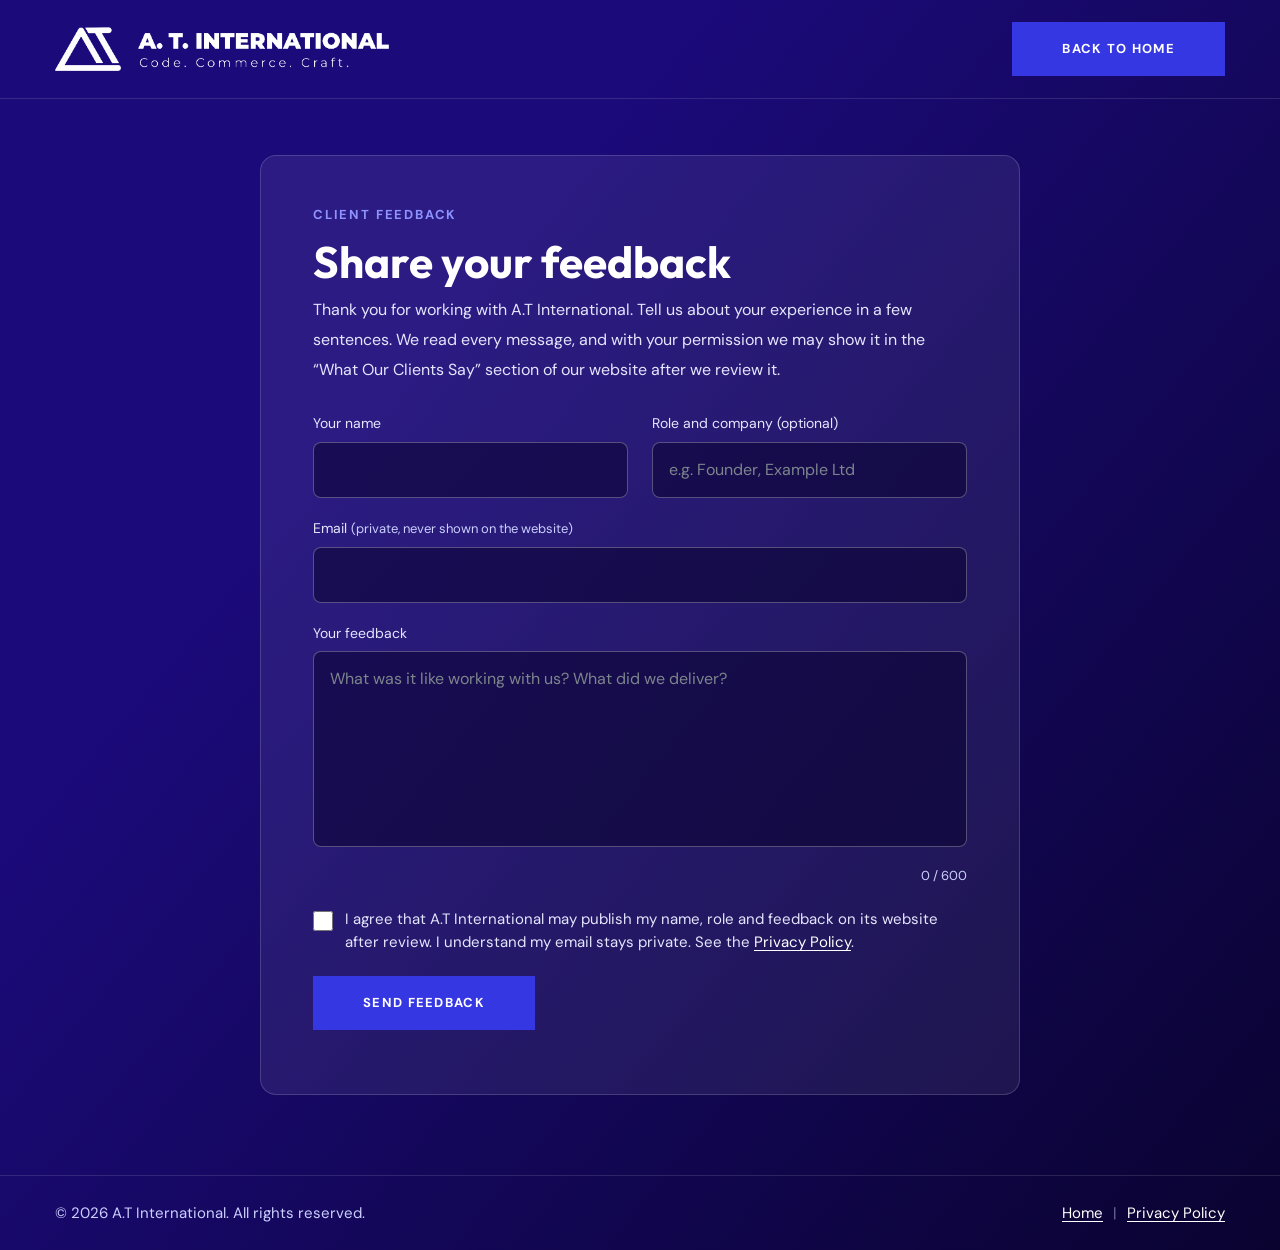
==== feedback.html @ 2a1bb78f "Add client feedback page with review-by-email approval and testimonial publishing Co-Authored-By: Cl" ====
<!DOCTYPE html>
<html  lang="en">
<head>
<meta charset="utf-8">
<title>Share Your Feedback | A.T International</title>

<!-- Stylesheets -->
<link href="css/bootstrap.min.css" rel="stylesheet">


<link href="css/style.css" rel="stylesheet">


	<link href="css/style-app4.css" rel="stylesheet">

<link href="css/responsive.css" rel="stylesheet">
<link href="css/brand.css" rel="stylesheet">
<meta name="description" content="Worked with A.T International? Share your feedback with us.">

<link rel="shortcut icon" href="images/favicon.png" type="image/x-icon">
<link rel="icon" href="images/favicon.png" type="image/x-icon">

<!-- Responsive -->
<meta http-equiv="X-UA-Compatible" content="IE=edge">
<meta name="viewport" content="width=device-width, initial-scale=1.0, maximum-scale=1.0, user-scalable=0">


<meta name="robots" content="noindex,nofollow">
</head>

<body class="legal-page" style="background:#0A0330">
<div class="page-wrapper bg_linear_full">
<header class="legal-header"><div class="auto-container legal-header-in">
  <a class="legal-logo" href="index.php"><img src="images/at-logo-white.png" alt="A.T International"></a>
  <a class="theme-btn btn-style-one legal-back" href="index.php"><span class="btn-title">Back to home</span></a>
</div></header>

<main class="legal-main"><div class="auto-container"><article class="legal-card fb-card">
  <div class="eyebrow">Client feedback</div>
  <h1>Share your feedback</h1>
  <p>Thank you for working with A.T International. Tell us about your experience in a few sentences. We read every message, and with your permission we may show it in the &ldquo;What Our Clients Say&rdquo; section of our website after we review it.</p>

  <form id="fb-form" class="enq-form fb-form" method="post" action="feedback-submit.php" novalidate>
    <div class="row">
      <div class="col-md-6"><label for="fb-name">Your name</label><input id="fb-name" name="name" type="text" maxlength="80" required autocomplete="name"></div>
      <div class="col-md-6"><label for="fb-role">Role and company (optional)</label><input id="fb-role" name="role" type="text" maxlength="100" placeholder="e.g. Founder, Example Ltd" autocomplete="organization-title"></div>
      <div class="col-12"><label for="fb-email">Email <span class="fb-hint">(private, never shown on the website)</span></label><input id="fb-email" name="email" type="email" required autocomplete="email"></div>
      <div class="col-12"><label for="fb-msg">Your feedback</label><textarea id="fb-msg" name="message" rows="6" maxlength="600" required placeholder="What was it like working with us? What did we deliver?"></textarea><div class="fb-count"><span id="fb-n">0</span> / 600</div></div>
      <div class="col-12 hp"><label for="fb-web">Leave this empty</label><input id="fb-web" name="website" type="text" tabindex="-1" autocomplete="off"></div>
      <input type="hidden" name="ts" id="fb-ts" value="">
      <div class="col-12"><label class="fb-check"><input type="checkbox" name="consent" value="1" required> <span>I agree that A.T International may publish my name, role and feedback on its website after review. I understand my email stays private. See the <a href="privacy-policy.html" target="_blank" rel="noopener">Privacy Policy</a>.</span></label></div>
      <div class="col-12"><button type="submit" class="theme-btn btn-style-one"><span class="btn-title">Send feedback</span></button><div id="fb-status" class="cf-status" role="status" aria-live="polite"></div></div>
    </div>
  </form>
</article></div></main>

<footer class="legal-footer"><div class="auto-container">
  <span>&copy; 2026 A.T International. All rights reserved.</span>
  <span><a href="index.php">Home</a> <span class="legal-sep">|</span> <a href="privacy-policy.html">Privacy Policy</a></span>
</div></footer>
</div>
<script>
(function(){
  var f=document.getElementById('fb-form'),s=document.getElementById('fb-status'),m=document.getElementById('fb-msg'),n=document.getElementById('fb-n');
  document.getElementById('fb-ts').value=Date.now();
  m.addEventListener('input',function(){n.textContent=m.value.length;});
  f.addEventListener('submit',function(e){
    e.preventDefault();
    var name=f.name.value.trim(),email=f.email.value.trim(),msg=f.message.value.trim();
    if(name.length<2){s.textContent='Please enter your name.';s.className='cf-status err';return;}
    if(!/^\S+@\S+\.\S+$/.test(email)){s.textContent='Please enter a valid email address.';s.className='cf-status err';return;}
    if(msg.length<20){s.textContent='Please write at least a couple of sentences.';s.className='cf-status err';return;}
    if(!f.consent.checked){s.textContent='Please tick the box to let us publish your feedback.';s.className='cf-status err';return;}
    s.textContent='Sending...';s.className='cf-status';
    fetch('feedback-submit.php',{method:'POST',body:new FormData(f)}).then(function(r){return r.json().catch(function(){return {ok:false};});}).then(function(j){
      if(j&&j.ok){f.reset();n.textContent='0';document.getElementById('fb-ts').value=Date.now();s.textContent='Thank you! Your feedback has been sent to our team. We will review it before anything is published.';s.className='cf-status ok';}
      else{s.textContent=(j&&j.error)||'Your feedback could not be sent. Please email info@atinternational.online.';s.className='cf-status err';}
    }).catch(function(){s.textContent='Your feedback could not be sent. Please email info@atinternational.online.';s.className='cf-status err';});
  });
})();
</script>
</body>
</html>
---- css/style.css ----
/* Oitech | Technology IT Solutions php Template

Template Name: Oitech
Version: 1.0.0
License: copyright commercial

/************ TABLE OF CONTENTS ***************
1. Fonts
2. Reset
3. Global Settings
4. Main Header / TWO / Three / Four / Five
5. Sticky Header 
6. Mobile Menu
7. Section Title
8. Page Title
9. Main Slider
10. Banner Section / Two / Three / Four
11. Features Section / Two / Three / Four / Five / Six
12. About Section / Two / Three / Four / Five / Six
13. Services Section / Two / Three / Four / Five
14. Map Section
15. Call To Action / Two / Three / Four / Five
16. Locations Section / Two
17. Offer Section / Two / Three / Four
18. FAQ's Sectiom / Two
19. Work Section
20. Fun Fact Section / Two
21. Project Section / Two / Three
22. Testimonial Section / Two / Three / Four
23. Why Choose Us / Two / Three
24. Industries Section
25. Pricing Section
26. team Section / Two
27. Contact Sectiom / Two / Three / Four
28. News Section / Two
29. Clients Section
30. Main Footer
**********************************************/
@import url("https://fonts.googleapis.com/css2?family=DM+Sans:ital,wght@0,400;0,500;0,700;1,400;1,500;1,700&display=swap");
@import url("animate.css");
@import url("owl.css");
@import url("swiper.min.css");
@import url("jquery.fancybox.min.css");
@import url("jquery-ui.css");
@import url("linear.css");
@import url("select2.min.css");
@import url("fontawesome-all.css");
@import url("flaticon.css");
@import url("tm-bs-mp.css");
@import url("tm-utility-classes.css");
:root {
  --theme-color1: #222429;
  --theme-color2: #ffaa17;
  --theme-color3: #f4f5f8;
  --bg-theme-color1: var(--theme-color1);
  --bg-theme-color2: var(--theme-color2);
  --bg-theme-color3: var(--theme-color3);
  --border-theme-color1: var(--theme-color1);
  --border-theme-color2: var(--theme-color2);
  --border-theme-color3: var(--theme-color3);
  --text-color-bg-theme-color1: #fff;
  --text-color-bg-theme-color2: var(--headings-color);
  --text-color-bg-theme-color3: #fff;
  --text-color: #808287;
  --headings-color: var(--theme-color1);
  --link-color: var(--theme-color1);
  --link-hover-color: var(--theme-color1);
  --text-font: "DM Sans", sans-serif;
  --title-font: "Outfit", sans-serif;
  --body-font-size: 16px;
  --body-line-height: 30px;
  --body-font-weight: 400;
  --line-height-heading-h1: 1em;
  --line-height-heading: 1.2em;
  --line-height-heading-small: 1.4em;
  --h1-font-size: 90px;
  --h2-font-size: 48px;
  --h3-font-size: 36px;
  --h4-font-size: 24px;
  --h5-font-size: 20px;
  --h6-font-size: 18px;
  --h1-font-weight: 700;
  --h2-font-weight: 700;
  --h3-font-weight: 700;
  --h4-font-weight: 700;
  --h5-font-weight: 700;
  --h6-font-weight: 700;
  --sec-title-subtitle-color: var(--theme-color2);
  --sec-title-subtitle-font-size: 14px;
  --sec-title-subtitle-font-family: var(--text-font);
  --sec-title-subtitle-font-weight: 700;
  --sec-title-subtitle-line-height: 1.2em;
  --sec-title-color: var(--headings-color);
  --sec-title-font-size: var(--h2-font-size);
  --sec-title-font-family: var(--title-font);
  --sec-title-font-weight: var(--h2-font-weight);
  --theme-light-background: #f8f6f1;
  --theme-light-background-text-color: var(--headings-color);
  --theme-black: #222429;
  --container-width: 1200px;
  --small-container-width: 1000px;
  --large-container-width: 1550px;
  --container-pt: 120px;
  --container-pb: 120px;
}

/*
 * typography.scss
 * -----------------------------------------------
*/
::-moz-selection {
  background: var(--theme-color1);
  color: #fff;
  text-shadow: none;
}
::selection {
  background: var(--theme-color1);
  color: #fff;
  text-shadow: none;
}

::-moz-selection {
  background: var(--theme-color1); /* Firefox */
  color: #fff;
  text-shadow: none;
}

::-webkit-selection {
  background: var(--theme-color1); /* Safari */
  color: #fff;
  text-shadow: none;
}

:active,
:focus {
  outline: none !important;
}

::-webkit-input-placeholder {
  color: #7c858c;
}

::-moz-input-placeholder {
  color: #7c858c;
}

::-ms-input-placeholder {
  color: #7c858c;
}

body {
  background-color: #fff;
  background-attachment: fixed;
  -ms-word-wrap: break-word;
  word-wrap: break-word;
  counter-reset: my-sec-counter;
  -webkit-font-smoothing: antialiased;
  -moz-font-smoothing: antialiased;
  color: var(--text-color);
  font-size: var(--body-font-size);
  font-family: var(--text-font);
  font-weight: var(--body-font-weight);
  line-height: var(--body-line-height);
}

p, .text {
  color: var(--text-color);
  font-size: var(--body-font-size);
  font-family: var(--text-font);
  font-weight: var(--body-font-weight);
  line-height: var(--body-line-height);
}

/* -------- Headings ---------- */
h1, h2, h3, h4, h5, h6 {
  color: var(--headings-color);
  font-family: var(--title-font);
  position: relative;
  line-height: var(--line-height-heading-);
}
h1 small,
h1 .small, h2 small,
h2 .small, h3 small,
h3 .small, h4 small,
h4 .small, h5 small,
h5 .small, h6 small,
h6 .small {
  font-weight: normal;
  line-height: 1;
  color: var(--headings-color);
}
h1 a, h2 a, h3 a, h4 a, h5 a, h6 a {
  color: inherit;
  font-weight: inherit;
}

h1,
h2,
h3,
h4,
h5,
h6 {
  margin-bottom: 1rem;
}

h1 {
  font-size: var(--h1-font-size);
  font-weight: var(--h1-font-weight);
  line-height: var(--line-height-heading-h1);
}

h2 {
  font-size: var(--h2-font-size);
  font-weight: var(--h2-font-weight);
  line-height: var(--line-height-heading);
}

h3 {
  font-size: var(--h3-font-size);
  font-weight: var(--h3-font-weight);
  line-height: var(--line-height-heading);
}

h4 {
  font-size: var(--h4-font-size);
  font-weight: var(--h4-font-weight);
  line-height: var(--line-height-heading);
}

h5 {
  font-size: var(--h5-font-size);
  font-weight: var(--h5-font-weight);
  line-height: var(--line-height-heading);
}

h6 {
  font-size: var(--h6-font-size);
  font-weight: var(--h6-font-weight);
  line-height: var(--line-height-heading-small);
}

/* -------- Body Text ---------- */
table p {
  margin-bottom: 0;
}

p {
  margin-bottom: 20px;
}
p a:not(.button):not(.btn):hover, p a:not(.button):not(.btn):focus {
  text-decoration: underline;
}

/* -------- other ---------- */
a {
  color: var(--link-color);
  text-decoration: none;
  font-weight: var(--body-font-weight);
  cursor: pointer;
  -webkit-transition: all 0.3s ease;
  transition: all 0.3s ease;
}
a:hover, a:focus {
  color: inherit;
  text-decoration: none;
  outline: none;
}
a b, a strong {
  -webkit-transition: all 0.3s ease;
  transition: all 0.3s ease;
}
a img {
  border: none;
}

pre,
ul,
ol,
dl,
dd,
blockquote,
address,
table,
fieldset {
  margin-bottom: 10px;
}

ol, ul {
  list-style-position: inside;
  margin: 0;
  padding: 0;
}

b, strong {
  color: #333;
  font-weight: var(--body-font-weight-bold);
}

iframe {
  border: none !important;
}

/*
 * container.scss
 * -----------------------------------------------
*/
.container .container {
  width: 100%;
}

.container .container,
.container .container-fluid,
.container-fluid .container,
.container-fluid .container-fluid {
  padding-left: 0;
  padding-right: 0;
}

section > .container,
section > .container-fluid {
  padding-top: var(--container-pt);
  padding-bottom: var(--container-pt);
}

@media (min-width: 1400px) {
  .container, .container-lg, .container-md, .container-sm, .container-xl, .container-xxl {
    max-width: var(--container-width);
  }
}
/*=== Default Form ===*/
.form-control, .input-text {
  height: calc(2.25rem + 27px);
  padding: 14px 30px;
  outline: 0;
  background-color: #f4f5f8;
  border: 1px solid #f4f5f8;
  color: #686a6f;
  font-size: 0.9rem;
  width: 100%;
}
.form-control::-webkit-input-placeholder, .input-text::-webkit-input-placeholder {
  color: #686a6f;
  opacity: 1;
}
.form-control::-moz-placeholder, .input-text::-moz-placeholder {
  color: #686a6f;
  opacity: 1;
}
.form-control:-ms-input-placeholder, .input-text:-ms-input-placeholder {
  color: #686a6f;
  opacity: 1;
}
.form-control::-ms-input-placeholder, .input-text::-ms-input-placeholder {
  color: #686a6f;
  opacity: 1;
}
.form-control::placeholder, .input-text::placeholder {
  color: #686a6f;
  opacity: 1;
}
.form-control:-ms-input-placeholder, .input-text:-ms-input-placeholder {
  color: #686a6f;
}
.form-control::-ms-input-placeholder, .input-text::-ms-input-placeholder {
  color: #686a6f;
}

textarea.form-control {
  height: auto;
  padding-top: 15px;
  padding-bottom: 15px;
}

.tm-pricing-smart-switcher {
  color: var(--heading-color);
  font-size: 19px;
  letter-spacing: -0.2px;
  display: -webkit-box;
  display: -ms-flexbox;
  display: flex;
  -webkit-box-align: center;
  -ms-flex-align: center;
  align-items: center;
  -webkit-box-pack: center;
  -ms-flex-pack: center;
  justify-content: center;
  margin-bottom: 55px;
}
.tm-pricing-smart-switcher .price-offer {
  color: var(--text-color-bg-theme-color2);
  background-color: #333;
  font-size: 12px;
  line-height: inherit;
  padding: 0.5px 12px;
  border-radius: 30px;
  margin-left: 15px;
  text-transform: uppercase;
}
.tm-pricing-smart-switcher .pricing-switcher-btn {
  display: -webkit-box;
  display: -ms-flexbox;
  display: flex;
}
.tm-pricing-smart-switcher .pricing-switcher-btn .btn-toggle {
  width: 70px;
  height: 33px;
  border-radius: 17px;
  background-color: rgba(22, 28, 45, 0.15);
  position: relative;
  display: inline-block;
  margin: 0 1rem;
}
.tm-pricing-smart-switcher .pricing-switcher-btn .btn-toggle.secondary-active {
  background-color: var(--theme-color1);
}
.tm-pricing-smart-switcher .pricing-switcher-btn .btn-toggle.secondary-active span {
  right: 7px;
}
.tm-pricing-smart-switcher .pricing-switcher-btn .btn-toggle span {
  width: 20px;
  height: 20px;
  background-color: #ffffff;
  position: absolute;
  right: calc(100% - 27px);
  margin-left: 6px;
  top: 50%;
  -webkit-transform: translatey(-50%);
  transform: translatey(-50%);
  -webkit-transition: 0.4s ease-in-out;
  transition: 0.4s ease-in-out;
  border-radius: 500px;
  pointer-events: none;
}

.tm-pricing-smart-switcher-button .switch-buttons {
  display: -webkit-box;
  display: -ms-flexbox;
  display: flex;
  -ms-flex-wrap: wrap;
      flex-wrap: wrap;
  margin: 0;
  padding: 0;
  list-style: none;
  border: 0;
}
.tm-pricing-smart-switcher-button .switch-buttons li {
  display: inline-block;
  margin-bottom: 0;
}
.tm-pricing-smart-switcher-button .switch-buttons li a {
  display: block;
  border: 1px solid #eee;
  outline: none;
  display: inline-block;
  padding: 0.9375rem 2.1875rem;
  cursor: pointer;
  border-radius: 0;
  -webkit-transition: all 0.4s ease;
  transition: all 0.4s ease;
  background-color: rgb(254, 253, 254);
  -webkit-box-shadow: 0px 15px 30px 0px rgba(119, 123, 146, 0.1);
          box-shadow: 0px 15px 30px 0px rgba(119, 123, 146, 0.1);
}
.tm-pricing-smart-switcher-button .switch-buttons li a:hover, .tm-pricing-smart-switcher-button .switch-buttons li a.active {
  color: var(--text-color-bg-theme-color2);
  border-color: var(--theme-color2);
  background-color: var(--theme-color2);
}
.tm-pricing-smart-switcher-button .switch-buttons li a span.price-offer {
  color: #fff;
  background-color: #333;
  font-size: 12px;
  line-height: inherit;
  padding: 0.5px 12px;
  border-radius: 30px;
  margin-left: 15px;
  text-transform: uppercase;
}
.tm-pricing-smart-switcher-button .switch-buttons li:first-child a {
  border-top-left-radius: 4px;
  border-bottom-left-radius: 4px;
}
.tm-pricing-smart-switcher-button .switch-buttons li:last-child a {
  border-top-right-radius: 4px;
  border-bottom-right-radius: 4px;
}
.tm-switch-buttons-round-yes .tm-pricing-smart-switcher-button .switch-buttons li:first-child a {
  border-top-left-radius: 50px;
  border-bottom-left-radius: 50px;
}
.tm-switch-buttons-round-yes .tm-pricing-smart-switcher-button .switch-buttons li:last-child a {
  border-top-right-radius: 50px;
  border-bottom-right-radius: 50px;
}
.tm-pricing-smart-switcher-button.round-switch-btn .switch-buttons li:first-child a {
  border-top-left-radius: 50px;
  border-bottom-left-radius: 50px;
}
.tm-pricing-smart-switcher-button.round-switch-btn .switch-buttons li:last-child a {
  border-top-right-radius: 50px;
  border-bottom-right-radius: 50px;
}

.tm-pricing-plan-switcher {
  color: var(--heading-color);
  letter-spacing: -0.2px;
  display: -webkit-box;
  display: -ms-flexbox;
  display: flex;
  -webkit-box-align: center;
  -ms-flex-align: center;
  align-items: center;
  -webkit-box-pack: center;
  -ms-flex-pack: center;
  justify-content: center;
  margin-bottom: 55px;
}
.tm-pricing-plan-switcher .price-offer {
  color: var(--text-color-bg-theme-color1);
  background-color: var(--theme-color1);
  font-size: 12px;
  line-height: inherit;
  padding: 0.5px 12px;
  border-radius: 30px;
  margin-left: 15px;
  text-transform: uppercase;
}
.tm-pricing-plan-switcher .pricing-switcher-btn {
  display: -webkit-box;
  display: -ms-flexbox;
  display: flex;
}
.tm-pricing-plan-switcher .pricing-switcher-btn .btn-toggle {
  width: 70px;
  height: 33px;
  border-radius: 17px;
  background-color: rgba(22, 28, 45, 0.15);
  position: relative;
  display: inline-block;
  margin: 0 1rem;
}
.tm-pricing-plan-switcher .pricing-switcher-btn .btn-toggle.secondary-active {
  background-color: var(--theme-color2);
}
.tm-pricing-plan-switcher .pricing-switcher-btn .btn-toggle.secondary-active span {
  right: 7px;
  background-color: var(--text-color-bg-theme-color2);
}
.tm-pricing-plan-switcher .pricing-switcher-btn .btn-toggle span {
  width: 20px;
  height: 20px;
  background-color: #ffffff;
  position: absolute;
  right: calc(100% - 27px);
  margin-left: 6px;
  top: 50%;
  -webkit-transform: translatey(-50%);
  transform: translatey(-50%);
  -webkit-transition: 0.4s ease-in-out;
  transition: 0.4s ease-in-out;
  border-radius: 500px;
  pointer-events: none;
}

.tm-pricing-table .price-secondary {
  display: none !important;
}
.tm-pricing-table.show-secondary-price .price-normal {
  display: none;
}
.tm-pricing-table.show-secondary-price .price-secondary {
  display: -webkit-box !important;
  display: -ms-flexbox !important;
  display: flex !important;
}

/*
 *	boxed-layout.scss
 * -----------------------------------------------
*/
.tm-boxed-layout {
  background-color: #444;
  padding-top: 40px;
  padding-bottom: 40px;
  padding-left: 15px;
  padding-right: 15px;
}
.tm-boxed-layout.layer-overlay:before {
  z-index: -1;
}
.tm-boxed-layout .page-wrapper {
  margin: 0 auto;
  overflow: hidden;
}
@media (min-width: 1200px) {
  .tm-boxed-layout .page-wrapper {
    width: 1170px;
  }
}
.tm-boxed-layout .container .container {
  width: 100%;
}
@media (min-width: 1200px) {
  .tm-boxed-layout .container {
    width: 1140px;
  }
}
@media (min-width: 1000px) {
  .tm-boxed-layout.tm-container-970px .page-wrapper {
    width: 970px;
  }
}
.tm-boxed-layout.tm-container-970px .container,
.tm-boxed-layout.tm-container-970px .container-fluid {
  padding-left: 20px;
  padding-right: 20px;
}
.tm-boxed-layout.tm-container-970px .container .container,
.tm-boxed-layout.tm-container-970px .container .container-fluid,
.tm-boxed-layout.tm-container-970px .container-fluid .container,
.tm-boxed-layout.tm-container-970px .container-fluid .container-fluid {
  padding-left: 0;
  padding-right: 0;
}
@media (min-width: 1300px) {
  .tm-boxed-layout.tm-container-1230px .page-wrapper {
    width: 1230px;
  }
}
.tm-boxed-layout.tm-container-1230px .container,
.tm-boxed-layout.tm-container-1230px .container-fluid {
  width: 100%;
  padding-left: 20px;
  padding-right: 20px;
}
.tm-boxed-layout.tm-container-1230px .container .container,
.tm-boxed-layout.tm-container-1230px .container .container-fluid,
.tm-boxed-layout.tm-container-1230px .container-fluid .container,
.tm-boxed-layout.tm-container-1230px .container-fluid .container-fluid {
  padding-left: 0;
  padding-right: 0;
}
@media (min-width: 1400px) {
  .tm-boxed-layout.tm-container-1300px .page-wrapper {
    width: 1300px;
  }
}
.tm-boxed-layout.tm-container-1300px .container,
.tm-boxed-layout.tm-container-1300px .container-fluid {
  width: 100%;
  padding-left: 20px;
  padding-right: 20px;
}
.tm-boxed-layout.tm-container-1300px .container .container,
.tm-boxed-layout.tm-container-1300px .container .container-fluid,
.tm-boxed-layout.tm-container-1300px .container-fluid .container,
.tm-boxed-layout.tm-container-1300px .container-fluid .container-fluid {
  padding-left: 0;
  padding-right: 0;
}
@media (min-width: 1400px) {
  .tm-boxed-layout.tm-container-1340px .page-wrapper {
    width: 1340px;
  }
}
.tm-boxed-layout.tm-container-1340px .container,
.tm-boxed-layout.tm-container-1340px .container-fluid {
  width: 100%;
  padding-left: 20px;
  padding-right: 20px;
}
.tm-boxed-layout.tm-container-1340px .container .container,
.tm-boxed-layout.tm-container-1340px .container .container-fluid,
.tm-boxed-layout.tm-container-1340px .container-fluid .container,
.tm-boxed-layout.tm-container-1340px .container-fluid .container-fluid {
  padding-left: 0;
  padding-right: 0;
}
@media (min-width: 1400px) {
  .tm-boxed-layout.tm-container-1440px .page-wrapper {
    width: 1440px;
  }
}
.tm-boxed-layout.tm-container-1440px .container,
.tm-boxed-layout.tm-container-1440px .container-fluid {
  width: 100%;
  padding-left: 20px;
  padding-right: 20px;
}
.tm-boxed-layout.tm-container-1440px .container .container,
.tm-boxed-layout.tm-container-1440px .container .container-fluid,
.tm-boxed-layout.tm-container-1440px .container-fluid .container,
.tm-boxed-layout.tm-container-1440px .container-fluid .container-fluid {
  padding-left: 0;
  padding-right: 0;
}
@media (min-width: 1560px) {
  .tm-boxed-layout.tm-container-1500px .page-wrapper {
    width: 1500px;
  }
}
.tm-boxed-layout.tm-container-1500px .container,
.tm-boxed-layout.tm-container-1500px .container-fluid {
  width: 100%;
  padding-left: 20px;
  padding-right: 20px;
}
.tm-boxed-layout.tm-container-1500px .container .container,
.tm-boxed-layout.tm-container-1500px .container .container-fluid,
.tm-boxed-layout.tm-container-1500px .container-fluid .container,
.tm-boxed-layout.tm-container-1500px .container-fluid .container-fluid {
  padding-left: 0;
  padding-right: 0;
}
@media (min-width: 1660px) {
  .tm-boxed-layout.tm-container-1600px .page-wrapper {
    width: 1600px;
  }
}
.tm-boxed-layout.tm-container-1600px .container,
.tm-boxed-layout.tm-container-1600px .container-fluid {
  width: 100%;
  padding-left: 20px;
  padding-right: 20px;
}
.tm-boxed-layout.tm-container-1600px .container .container,
.tm-boxed-layout.tm-container-1600px .container .container-fluid,
.tm-boxed-layout.tm-container-1600px .container-fluid .container,
.tm-boxed-layout.tm-container-1600px .container-fluid .container-fluid {
  padding-left: 0;
  padding-right: 0;
}
.tm-boxed-layout.tm-container-100pr .page-wrapper {
  width: 95%;
}
.tm-boxed-layout.tm-container-100pr .page-wrapper .container,
.tm-boxed-layout.tm-container-100pr .page-wrapper .container-fluid {
  width: 100%;
}
.tm-boxed-layout.container-shadow .page-wrapper {
  -webkit-box-shadow: 0 0 25px 0 #777;
          box-shadow: 0 0 25px 0 #777;
}
.tm-boxed-layout .header,
.tm-boxed-layout section,
.tm-boxed-layout .footer {
  background-color: #fff;
}
.tm-boxed-layout .header .navbar-default {
  background-color: #fff;
  border-color: #fff;
  padding: 0;
}
.tm-boxed-layout .header .navbar-default .navbar-nav > li > a {
  padding: 30px 5px;
}
.tm-boxed-layout .header .navbar-default .navbar-collapse {
  background-color: #fff;
  border-color: #fff;
  margin-right: 30px;
}
.tm-boxed-layout .header #header-logo {
  margin: 0;
  padding-top: 27px;
}
.tm-boxed-layout .banner-section .slide-item {
  min-height: 540px;
}
.tm-boxed-layout .banner-section .slide-item .content-box {
  padding: 150px 0 220px;
}
.tm-boxed-layout .banner-section-two .content-box {
  padding: 250px 0 150px;
}
.tm-boxed-layout .banner-section-three .content-box {
  padding: 250px 0 150px;
}
.tm-boxed-layout .banner-section-four .content-box {
  padding: 130px 0;
}

@media (max-width: 1200px) {
  .tm-boxed-layout {
    padding-top: 15px;
  }
  .tm-boxed-layout .header .navbar-default .navbar-nav > li > a {
    padding: 10px;
  }
  .tm-boxed-layout .header .navbar-default .navbar-collapse {
    margin-right: 15px;
  }
  .tm-boxed-layout .navbar-header {
    padding: 15px 0;
  }
  .tm-boxed-layout .navbar-collapse .navbar-nav li a .caret {
    margin-right: 0;
  }
}
/*** 

====================================================================
Reset
====================================================================

***/
* {
  margin: 0px;
  padding: 0px;
  border: none;
  outline: none;
  font-size: 100%;
}

/*** 

====================================================================
Global Settings
====================================================================

***/
textarea {
  overflow: hidden;
  resize: none;
}

button {
  outline: none !important;
  cursor: pointer;
}

img {
  display: inline-block;
  max-width: 100%;
  height: auto;
}

ul,
li {
  list-style: none;
  padding: 0px;
  margin: 0px;
}

.title a {
  color: inherit;
}

.color1 {
  color: var(--theme-color1);
}

.color2 {
  color: var(--theme-color2);
}

.color3 {
  color: var(--theme-color3);
}

.page-wrapper {
  position: relative;
  margin: 0 auto;
  width: 100%;
  min-width: 300px;
  overflow: hidden;
  z-index: 99;
  background-color: #ffffff;
}

.large-container {
  position: static;
  max-width: var(--large-container-width);
  padding: 0px 15px;
  margin: 0 auto;
  width: 100%;
}

.auto-container {
  position: static;
  max-width: var(--container-width);
  padding: 0px 15px;
  margin: 0 auto;
  width: 100%;
}

.small-container {
  position: static;
  max-width: var(--small-container-width);
  padding: 0px 15px;
  margin: 0 auto;
  width: 100%;
}

.pull-right {
  float: right;
}

.pull-left {
  float: left;
}

.dropdown-toggle::after {
  display: none;
}

/*=======================
    Preloader
=======================*/
.preloader {
  position: fixed;
  left: 0px;
  top: 0px;
  width: 100%;
  height: 100%;
  z-index: 999999;
  background-color: #ffffff;
}

.preloader:after {
  position: absolute;
  left: 50%;
  top: 50%;
  height: 100px;
  width: 100px;
  margin-left: -50px;
  margin-top: -60px;
  background-position: center center;
  background-repeat: no-repeat;
  background-image: url(../images/logo-2.png);
  background-size: 84px;
  content: "";
}

.preloader:before {
  position: absolute;
  top: 50%;
  left: 0;
  right: 0;
  width: 100%;
  text-align: center;
  margin: 0 auto;
  margin-top: 20px;
  color: var(--theme-color1);
  font-weight: 700;
  font-size: 12px;
  letter-spacing: 1px;
  text-transform: uppercase;
  -webkit-transition: none;
  transition: none;
}

/*=======================
Scroll To Top style
=======================*/
.scroll-to-top {
  position: fixed;
  right: 20px;
  bottom: 20px;
  width: 40px;
  font-size: 16px;
  line-height: 40px;
  color: #ffffff;
  text-align: center;
  cursor: pointer;
  background-color: var(--theme-color2);
  z-index: 100;
  display: none;
  border-radius: 50%;
  margin: 0 auto;
  -webkit-box-shadow: 0 0 5px rgba(0, 0, 0, 0.1);
  box-shadow: 0 0 5px rgba(0, 0, 0, 0.1);
  -webkit-transition: all 300ms ease;
  transition: all 300ms ease;
}

.scroll-to-top:hover {
  background: var(--theme-color1);
  color: #ffffff;
}

/*=== List Style One ===*/
.list-style-one {
  position: relative;
  display: -webkit-box;
  display: -ms-flexbox;
  display: flex;
  padding: 10px 0;
}
.list-style-one li {
  position: relative;
  font-size: 13px;
  line-height: 20px;
  font-weight: 400;
  color: #808287;
  margin-right: 20px;
  display: -webkit-box;
  display: -ms-flexbox;
  display: flex;
  -webkit-box-align: center;
      -ms-flex-align: center;
          align-items: center;
}
.list-style-one li i {
  margin-right: 10px;
  color: var(--theme-color2);
  font-size: 14px;
  line-height: 20px;
}
.list-style-one li a {
  display: inline-block;
  color: #808287;
  -webkit-transition: all 300ms ease;
  transition: all 300ms ease;
}
.list-style-one li a:hover {
  color: var(--theme-color1);
}

/*=== List Style Two ===*/
.list-style-two {
  position: relative;
}
.list-style-two li {
  position: relative;
  font-size: 18px;
  line-height: 30px;
  font-weight: 500;
  color: #ffffff;
  padding-left: 30px;
  margin-bottom: 5px;
}
.list-style-two li i {
  position: absolute;
  left: 0;
  top: 0;
  color: var(--theme-color2);
  font-size: 18px;
  line-height: 30px;
}
.list-style-two li a {
  display: inline-block;
  color: #ffffff;
  -webkit-transition: all 300ms ease;
  transition: all 300ms ease;
}
.list-style-two li a:hover {
  color: #ffffff;
}

/*=== List Style Three ===*/
.list-style-three {
  position: relative;
}
.list-style-three li {
  position: relative;
  font-size: 16px;
  line-height: 26px;
  font-weight: 500;
  color: var(--theme-color1);
  padding-left: 25px;
  margin-bottom: 10px;
}
.list-style-three li:before {
  position: absolute;
  left: 0;
  top: 0;
  content: "\f058";
  font-weight: 900;
  font-family: "Font Awesome 5 Free";
  color: var(--theme-color2);
}
.list-style-three li a {
  display: inline-block;
  color: #ffffff;
  -webkit-transition: all 300ms ease;
  transition: all 300ms ease;
}
.list-style-three li a:hover {
  color: #ffffff;
}

/*Social Icon One*/
.social-icon-one {
  position: relative;
  display: -webkit-box;
  display: -ms-flexbox;
  display: flex;
  -ms-flex-wrap: wrap;
      flex-wrap: wrap;
}
.social-icon-one li {
  position: relative;
  margin-left: 27px;
}
.social-icon-one li:first-child {
  margin-left: 0;
}
.social-icon-one li a {
  position: relative;
  display: block;
  line-height: 40px;
  height: 40px;
  text-align: center;
  font-size: 14px;
  color: var(--theme-color1);
  -webkit-transition: all 300ms ease;
  transition: all 300ms ease;
}
.social-icon-one li a:hover {
  color: var(--theme-color2);
}

/*Social Icon Two*/
.social-icon-two {
  position: relative;
  display: -webkit-box;
  display: -ms-flexbox;
  display: flex;
}
.social-icon-two li {
  position: relative;
  display: -webkit-box;
  display: -ms-flexbox;
  display: flex;
  margin-left: 10px;
}
.social-icon-two li:first-child {
  margin-left: 0;
}
.social-icon-two li a {
  position: relative;
  display: block;
  line-height: 40px;
  height: 40px;
  width: 40px;
  border-radius: 50%;
  text-align: center;
  font-size: 14px;
  color: #ffffff;
  border-radius: 50%;
  background-color: #2c2e33;
  -webkit-transition: all 300ms ease;
  transition: all 300ms ease;
}
.social-icon-two li a:hover {
  color: var(--theme-color1);
  background-color: var(--bg-theme-color2);
}

/*Social Icon Three*/
.social-icon-three {
  position: relative;
  display: -webkit-box;
  display: -ms-flexbox;
  display: flex;
  -webkit-box-align: center;
  -ms-flex-align: center;
  align-items: center;
  -ms-flex-wrap: wrap;
  flex-wrap: wrap;
}

.social-icon-three li {
  position: relative;
  margin-left: 20px;
}

.social-icon-three li a {
  position: relative;
  display: block;
  line-height: 40px;
  text-align: center;
  font-size: 15px;
  color: #2f3529;
  border-radius: 50%;
  -webkit-transition: all 300ms ease;
  transition: all 300ms ease;
}

.social-icon-three li a:hover {
  color: var(--theme-color2);
}

/*======================
    Tabs Box
======================*/
.tabs-box {
  position: relative;
}

.tabs-box .tab {
  display: none;
}

.tabs-box .active-tab {
  display: block;
}

/*======================
    Media Play Button 
======================*/
.play-now {
  position: relative;
  display: block;
  z-index: 9;
  -webkit-transition: all 300ms ease;
  transition: all 300ms ease;
}

.play-now .icon {
  position: relative;
  display: inline-block;
  height: 70px;
  width: 70px;
  text-align: center;
  line-height: 70px;
  background-color: #ffffff;
  color: var(--bg-theme-color1);
  z-index: 1;
  padding-left: 5px;
  font-size: 14px;
  display: block;
  border-radius: 50%;
  -webkit-box-shadow: 0 0px 10px 0 rgba(255, 255, 255, 0.3);
          box-shadow: 0 0px 10px 0 rgba(255, 255, 255, 0.3);
  -webkit-transform-origin: center;
          transform-origin: center;
}

.play-now .ripple,
.play-now .ripple:before,
.play-now .ripple:after {
  position: absolute;
  top: 50%;
  left: 50%;
  height: 70px;
  width: 70px;
  -webkit-transform: translate(-50%, -50%);
          transform: translate(-50%, -50%);
  border-radius: 50%;
  -webkit-box-shadow: 0 0 0 0 rgba(255, 255, 255, 0.6);
          box-shadow: 0 0 0 0 rgba(255, 255, 255, 0.6);
  -webkit-animation: ripple 3s infinite;
          animation: ripple 3s infinite;
}

.play-now .ripple:before {
  -webkit-animation-delay: 0.9s;
  animation-delay: 0.9s;
  content: "";
  position: absolute;
}

.play-now .ripple:after {
  -webkit-animation-delay: 0.6s;
  animation-delay: 0.6s;
  content: "";
  position: absolute;
}

@-webkit-keyframes ripple {
  70% {
    -webkit-box-shadow: 0 0 0 70px rgba(255, 255, 255, 0);
    box-shadow: 0 0 0 70px rgba(255, 255, 255, 0);
  }
  100% {
    -webkit-box-shadow: 0 0 0 0 rgba(255, 255, 255, 0);
    box-shadow: 0 0 0 0 rgba(255, 255, 255, 0);
  }
}
@keyframes ripple {
  70% {
    -webkit-box-shadow: 0 0 0 70px rgba(255, 255, 255, 0);
    box-shadow: 0 0 0 70px rgba(255, 255, 255, 0);
  }
  100% {
    -webkit-box-shadow: 0 0 0 0 rgba(255, 255, 255, 0);
    box-shadow: 0 0 0 0 rgba(255, 255, 255, 0);
  }
}
.play-now-two {
  height: 92px;
  width: 92px;
  border-radius: 50%;
  display: -webkit-box;
  display: -ms-flexbox;
  display: flex;
  -webkit-box-align: center;
      -ms-flex-align: center;
          align-items: center;
  -webkit-box-pack: center;
      -ms-flex-pack: center;
          justify-content: center;
  padding-left: 5px;
  font-size: 12px;
  border: 0.5px solid var(--border-theme-color1);
  color: #ffffff;
  -webkit-transition: all 300ms ease;
  transition: all 300ms ease;
  -webkit-animation: zoom-one 3s infinite linear;
          animation: zoom-one 3s infinite linear;
}
.play-now-two:before {
  position: absolute;
  left: 50%;
  top: 50%;
  -webkit-transform: translate(-50%, -50%);
          transform: translate(-50%, -50%);
  height: 62px;
  width: 62px;
  border-radius: 50%;
  background-color: var(--bg-theme-color1);
  content: "";
}
.play-now-two i {
  position: relative;
}
.play-now-two:hover {
  color: #ff9205;
  background-color: #ffffff;
}

/*========================
  Select2 Dropdown Plugin
========================*/
.select2-results__option {
  padding: 0 10px;
  color: #7c858c;
}

.select2-container--default .select2-selection--single .select2-selection__rendered {
  color: #7c858c;
  padding-left: 0;
}

.select2-container--default .select2-results__option--highlighted[aria-selected] {
  background-color: var(--bg-theme-color1);
}

.select2-container--default .select2-search--dropdown .select2-search__field {
  height: 30px;
}

.select2-container--default .select2-selection--single .select2-selection__arrow {
  bottom: 1px;
  height: auto;
  width: 40px;
  display: -webkit-box;
  display: -ms-flexbox;
  display: flex;
  -webkit-box-align: center;
      -ms-flex-align: center;
          align-items: center;
  -webkit-box-pack: center;
      -ms-flex-pack: center;
          justify-content: center;
  font-size: 12px;
  color: #7c858c;
}

.select2-container--default .select2-selection--single .select2-selection__arrow:before {
  position: relative;
  content: "\f107";
  font-family: "Font Awesome 5 Free";
  font-weight: 900;
}

.select2-container--default .select2-selection--single .select2-selection__arrow b {
  display: none;
}

.select2-container--default .select2-selection--single {
  border-radius: 0;
}

.default-dots .owl-dots {
  position: relative;
  margin-top: 30px;
  display: -webkit-box;
  display: -ms-flexbox;
  display: flex;
  -webkit-box-align: center;
      -ms-flex-align: center;
          align-items: center;
  -webkit-box-pack: center;
      -ms-flex-pack: center;
          justify-content: center;
}
.default-dots .owl-dots .owl-dot {
  height: 11px;
  width: 11px;
  border-radius: 50%;
  background-color: #cdcbcb;
  border: 2px solid #cdcbcb;
  margin-left: 5px;
}
.default-dots .owl-dots .owl-dot:first-child {
  margin-left: 0;
}
.default-dots .owl-dots .owl-dot.active {
  border: 2px solid var(--border-theme-color2);
  background-color: transparent;
}

.theme-btn {
  display: -webkit-inline-box;
  display: -ms-inline-flexbox;
  display: inline-flex;
  -webkit-box-pack: center;
      -ms-flex-pack: center;
          justify-content: center;
  text-align: center;
  white-space: nowrap;
  -webkit-transition: all 0.3s ease;
  transition: all 0.3s ease;
  z-index: 0;
}
.theme-btn .btn-title {
  position: relative;
}

/*Btn Style One*/
.btn-style-one {
  position: relative;
  font-size: 13px;
  line-height: 24px;
  padding: 15px 50px;
  font-weight: 700;
  letter-spacing: 0.1em;
  overflow: hidden;
  text-transform: uppercase;
  color: var(--theme-color1);
  background: var(--bg-theme-color2);
}
.btn-style-one:before {
  position: absolute;
  left: 0;
  top: 0%;
  height: 100%;
  width: 100%;
  content: "";
  background-color: var(--bg-theme-color1);
  -webkit-transform: scale(1, 0);
          transform: scale(1, 0);
  -webkit-transform-origin: bottom left;
          transform-origin: bottom left;
  transition: -webkit-transform 500ms cubic-bezier(0.86, 0, 0.07, 1);
  -webkit-transition: -webkit-transform 500ms cubic-bezier(0.86, 0, 0.07, 1);
  transition: transform 500ms cubic-bezier(0.86, 0, 0.07, 1);
  transition: transform 500ms cubic-bezier(0.86, 0, 0.07, 1), -webkit-transform 500ms cubic-bezier(0.86, 0, 0.07, 1);
  -webkit-transition-timing-function: cubic-bezier(0.86, 0, 0.07, 1);
          transition-timing-function: cubic-bezier(0.86, 0, 0.07, 1);
  z-index: -1;
}
.btn-style-one:hover:before {
  -webkit-transform-origin: top right;
          transform-origin: top right;
  -webkit-transform: scale(1, 1);
          transform: scale(1, 1);
}
.btn-style-one:hover {
  color: #ffffff;
  -webkit-box-shadow: 0 10px 30px rgba(0, 0, 0, 0.1);
          box-shadow: 0 10px 30px rgba(0, 0, 0, 0.1);
}
.btn-style-one.hvr-light:hover {
  color: var(--theme-color2);
}
.btn-style-one.hvr-light:before {
  background-color: #ffffff;
}
.btn-style-one.bg-light:not(hover) {
  background-color: #ffffff !important;
}

/*Btn Style two*/
.btn-style-two {
  background: var(--bg-theme-color1);
  color: #ffffff;
  font-size: 13px;
  font-weight: 700;
  letter-spacing: 0.1em;
  line-height: 24px;
  overflow: hidden;
  padding: 15px 50px;
  position: relative;
  text-transform: uppercase;
  z-index: 0;
}
.btn-style-two:before {
  position: absolute;
  left: 0;
  top: 0;
  height: 100%;
  width: 100%;
  content: "";
  background-color: var(--bg-theme-color2);
  -webkit-transform: scale(1, 0);
          transform: scale(1, 0);
  -webkit-transform-origin: bottom left;
          transform-origin: bottom left;
  transition: -webkit-transform 500ms cubic-bezier(0.86, 0, 0.07, 1);
  -webkit-transition: -webkit-transform 500ms cubic-bezier(0.86, 0, 0.07, 1);
  transition: transform 500ms cubic-bezier(0.86, 0, 0.07, 1);
  transition: transform 500ms cubic-bezier(0.86, 0, 0.07, 1), -webkit-transform 500ms cubic-bezier(0.86, 0, 0.07, 1);
  -webkit-transition-timing-function: cubic-bezier(0.86, 0, 0.07, 1);
          transition-timing-function: cubic-bezier(0.86, 0, 0.07, 1);
}
.btn-style-two:hover:before {
  -webkit-transform-origin: top right;
          transform-origin: top right;
  -webkit-transform: scale(1, 1);
          transform: scale(1, 1);
}
.btn-style-two:hover {
  color: #ffffff;
  -webkit-box-shadow: 0 10px 30px rgba(0, 0, 0, 0.1);
          box-shadow: 0 10px 30px rgba(0, 0, 0, 0.1);
}
.btn-style-two.hvr-light:hover {
  color: var(--theme-color2);
}
.btn-style-two.hvr-light:before {
  background-color: #ffffff;
}

/*Btn Style Three*/
.btn-style-three {
  position: relative;
  font-size: 13px;
  line-height: 24px;
  padding: 15px 50px;
  font-weight: 700;
  letter-spacing: 0.1em;
  overflow: hidden;
  text-transform: uppercase;
  color: var(--theme-color1);
  background: var(--bg-theme-color3);
}
.btn-style-three:before {
  position: absolute;
  left: 0;
  top: 0;
  height: 100%;
  width: 100%;
  content: "";
  background-color: var(--bg-theme-color1);
  -webkit-transform: scale(1, 0);
          transform: scale(1, 0);
  -webkit-transform-origin: bottom left;
          transform-origin: bottom left;
  transition: -webkit-transform 500ms cubic-bezier(0.86, 0, 0.07, 1);
  -webkit-transition: -webkit-transform 500ms cubic-bezier(0.86, 0, 0.07, 1);
  transition: transform 500ms cubic-bezier(0.86, 0, 0.07, 1);
  transition: transform 500ms cubic-bezier(0.86, 0, 0.07, 1), -webkit-transform 500ms cubic-bezier(0.86, 0, 0.07, 1);
  -webkit-transition-timing-function: cubic-bezier(0.86, 0, 0.07, 1);
          transition-timing-function: cubic-bezier(0.86, 0, 0.07, 1);
}
.btn-style-three:hover:before {
  -webkit-transform-origin: top right;
          transform-origin: top right;
  -webkit-transform: scale(1, 1);
          transform: scale(1, 1);
}
.btn-style-three:hover {
  color: #ffffff;
}

.theme-btn.small {
  padding: 10px 40px;
  line-height: 20px;
  font-size: 12px;
}

/*** 

====================================================================
  Anim Icons
====================================================================

***/
.anim-icons {
  position: absolute;
  left: 0;
  top: 0;
  right: 0;
  height: 100%;
  width: 100%;
  max-width: 1170px;
  margin: 0 auto;
}

.anim-icons.full-width {
  max-width: 100%;
}

.anim-icons .icon {
  position: absolute;
  background-position: center;
  background-repeat: no-repeat;
  background-size: 100%;
}

.icon-dots {
  width: 120px;
  height: 250px;
  background-image: url(../images/icons/icon-dots.png);
}

.icon-lines {
  width: 530px;
  height: 227px;
  background-image: url(../images/icons/icon-lines.png);
}

.icon-quote {
  width: 64px;
  height: 46px;
  background-image: url(../images/icons/icon-quote.png);
}

.bounce-y {
  -webkit-animation: bounce-y 10s infinite linear;
          animation: bounce-y 10s infinite linear;
}

.bounce-x {
  -webkit-animation: bounce-x 10s infinite linear;
          animation: bounce-x 10s infinite linear;
}

.zoom-one {
  -webkit-animation: zoom-one 10s infinite linear;
          animation: zoom-one 10s infinite linear;
}

@-webkit-keyframes float {
  0% {
    -webkit-transform: translateY(0);
            transform: translateY(0);
  }
  50% {
    -webkit-transform: translateY(-10px);
            transform: translateY(-10px);
  }
  100% {
    -webkit-transform: translateY(0);
            transform: translateY(0);
  }
}

@keyframes float {
  0% {
    -webkit-transform: translateY(0);
            transform: translateY(0);
  }
  50% {
    -webkit-transform: translateY(-10px);
            transform: translateY(-10px);
  }
  100% {
    -webkit-transform: translateY(0);
            transform: translateY(0);
  }
}
@-webkit-keyframes bounce-y {
  0% {
    -webkit-transform: translateY(0);
            transform: translateY(0);
  }
  50% {
    -webkit-transform: translateY(-30px);
            transform: translateY(-30px);
  }
  100% {
    -webkit-transform: translateY(0);
            transform: translateY(0);
  }
}
@keyframes bounce-y {
  0% {
    -webkit-transform: translateY(0);
            transform: translateY(0);
  }
  50% {
    -webkit-transform: translateY(-30px);
            transform: translateY(-30px);
  }
  100% {
    -webkit-transform: translateY(0);
            transform: translateY(0);
  }
}
@-webkit-keyframes bounce-x {
  0% {
    -webkit-transform: translateX(0);
            transform: translateX(0);
  }
  50% {
    -webkit-transform: translateX(30px);
            transform: translateX(30px);
  }
  100% {
    -webkit-transform: translateX(0);
            transform: translateX(0);
  }
}
@keyframes bounce-x {
  0% {
    -webkit-transform: translateX(0);
            transform: translateX(0);
  }
  50% {
    -webkit-transform: translateX(30px);
            transform: translateX(30px);
  }
  100% {
    -webkit-transform: translateX(0);
            transform: translateX(0);
  }
}
@-webkit-keyframes zoom-one {
  0% {
    -webkit-transform: scale(0.95);
            transform: scale(0.95);
  }
  50% {
    -webkit-transform: scale(1.05);
            transform: scale(1.05);
  }
  100% {
    -webkit-transform: scale(0.95);
            transform: scale(0.95);
  }
}
@keyframes zoom-one {
  0% {
    -webkit-transform: scale(0.95);
            transform: scale(0.95);
  }
  50% {
    -webkit-transform: scale(1.05);
            transform: scale(1.05);
  }
  100% {
    -webkit-transform: scale(0.95);
            transform: scale(0.95);
  }
}
.overlay-anim {
  position: relative;
}
.overlay-anim:after {
  background: rgba(255, 255, 255, 0.3);
  content: "";
  position: absolute;
  left: 0;
  top: 0;
  width: 100%;
  height: 0;
  opacity: 1;
  z-index: 9;
  pointer-events: none;
}
.overlay-anim:hover:after {
  height: 100%;
  opacity: 0;
  -webkit-transition: all 400ms linear;
  transition: all 400ms linear;
}

/*** 

====================================================================
  Search Popup
====================================================================

***/
.search-popup {
  position: fixed;
  left: 0;
  top: 0;
  height: 100vh;
  width: 100%;
  z-index: 99;
  opacity: 0;
  visibility: hidden;
  -webkit-transition: all 500ms ease;
  transition: all 500ms ease;
  overflow: hidden;
  -webkit-transform: scale(0.95);
          transform: scale(0.95);
}
.search-popup .search-back-drop {
  position: absolute;
  left: 0;
  top: 0;
  height: 100%;
  width: 100%;
  background-color: var(--bg-theme-color1);
  opacity: 0.95;
}
.search-popup .close-search {
  position: absolute;
  top: 30px;
  right: 30px;
  font-size: 26px;
  color: var(--theme-color2);
  z-index: 3;
  border-radius: 50%;
  background-color: transparent;
  -webkit-transition: all 500ms ease;
  transition: all 500ms ease;
}
.search-popup .search-inner {
  position: relative;
  display: block;
  top: 40%;
  height: auto;
  z-index: 1;
  width: calc(100% - 60px);
  max-width: 800px;
  margin: auto;
  opacity: 0;
  -webkit-transform: translateY(-50px);
          transform: translateY(-50px);
  -webkit-transition: all 300ms ease;
  transition: all 300ms ease;
}
.search-popup .form-group {
  position: relative;
  display: -webkit-box;
  display: -ms-flexbox;
  display: flex;
  -webkit-box-align: center;
      -ms-flex-align: center;
          align-items: center;
}
.search-popup .form-group input[type=search],
.search-popup .form-group input[type=text] {
  position: relative;
  display: block;
  line-height: 20px;
  font-size: 16px;
  width: 100%;
  height: 50px;
  border: 1px solid #e1e6dc;
  padding: 15px 20px;
  color: #707070;
  background: #ffffff;
  border-radius: 5px;
  -webkit-transition: all 500ms ease;
  transition: all 500ms ease;
}
.search-popup .form-group input[type=search]:focus,
.search-popup .form-group input[type=text]:focus {
  border-color: var(--border-theme-color2);
}
.search-popup .form-group button {
  position: absolute;
  right: 5px;
  top: 5px;
  height: 40px;
  width: 40px;
  display: block;
  font-size: 14px;
  color: #fff;
  line-height: 40px;
  border-radius: 5px;
  font-weight: normal;
  background: var(--theme-color2);
  -webkit-transition: all 500ms ease;
  transition: all 500ms ease;
}
.search-popup .form-group button:hover {
  background: var(--theme-color2);
  color: #ffffff;
}
.search-popup textarea::-webkit-input-placeholder, .search-popup input::-webkit-input-placeholder {
  color: inherit;
}
.search-popup textarea::-moz-placeholder, .search-popup input::-moz-placeholder {
  color: inherit;
}
.search-popup textarea:-ms-input-placeholder, .search-popup input:-ms-input-placeholder {
  color: inherit;
}
.search-popup textarea::-ms-input-placeholder, .search-popup input::-ms-input-placeholder {
  color: inherit;
}
.search-popup textarea::placeholder,
.search-popup input::placeholder {
  color: inherit;
}

.moblie-search-active .search-popup {
  opacity: 1;
  visibility: visible;
  -webkit-transform: scale(1);
          transform: scale(1);
  border-radius: 0%;
}
.moblie-search-active .search-popup .search-inner {
  opacity: 1;
  -webkit-transform: translateY(0);
          transform: translateY(0);
  -webkit-transition-delay: 500ms;
          transition-delay: 500ms;
}

/*** 
====================================================================
  Main Header
====================================================================
***/
.header-span {
  display: block;
  height: 110px;
  position: relative;
  width: 100%;
}

.main-header {
  position: relative;
  width: 100%;
  z-index: 999;
}

.header-top {
  display: -webkit-box;
  display: -ms-flexbox;
  display: flex;
  margin-left: 313px;
  padding-right: 80px;
  position: relative;
}
.header-top .inner-container {
  -webkit-box-align: center;
      -ms-flex-align: center;
          align-items: center;
  background: var(--bg-theme-color3);
  display: -webkit-box;
  display: -ms-flexbox;
  display: flex;
  -webkit-box-pack: justify;
      -ms-flex-pack: justify;
          justify-content: space-between;
  padding: 0 40px;
  position: relative;
  width: 100%;
}
.header-top .top-left {
  -webkit-box-align: center;
      -ms-flex-align: center;
          align-items: center;
  display: -webkit-box;
  display: -ms-flexbox;
  display: flex;
  position: relative;
}
.header-top .top-right {
  position: relative;
}
.header-top .useful-links {
  -webkit-box-align: center;
      -ms-flex-align: center;
          align-items: center;
  display: -webkit-box;
  display: -ms-flexbox;
  display: flex;
  padding: 10px 0;
}
.header-top .useful-links li {
  color: #808287;
  font-size: 13px;
  line-height: 20px;
  margin-left: 15px;
  padding-left: 15px;
  position: relative;
}
.header-top .useful-links li:first-child {
  margin-left: 0;
  padding-left: 0;
}
.header-top .useful-links li:before {
  position: absolute;
  left: -3px;
  top: 0;
  content: "/";
}
.header-top .useful-links li:first-child:before {
  display: none;
}
.header-top .useful-links li a {
  color: #808287;
  -webkit-transition: all 300ms ease;
  transition: all 300ms ease;
}
.header-top .useful-links li a:hover {
  color: var(--theme-color1);
}
.header-top .outer-box {
  display: -webkit-box;
  display: -ms-flexbox;
  display: flex;
  -webkit-box-pack: end;
      -ms-flex-pack: end;
          justify-content: flex-end;
  min-width: 210px;
}

.main-header .header-lower {
  position: relative;
  -webkit-transition: all 300ms ease;
  transition: all 300ms ease;
}
.main-header .header-lower .logo-box {
  min-width: 280px;
  padding: 24px 0;
  position: relative;
}

.main-header {
  width: 100%;
  z-index: 999;
}
.main-header .logo {
  display: block;
  position: relative;
}
.main-header .logo img {
  max-width: 100%;
  height: auto;
}
.main-header .main-box {
  -webkit-box-align: center;
      -ms-flex-align: center;
          align-items: center;
  display: -webkit-box;
  display: -ms-flexbox;
  display: flex;
  left: 0px;
  position: relative;
  top: 0px;
  -webkit-transition: all 300ms ease;
  transition: all 300ms ease;
}
.main-header .main-box .nav-outer {
  position: relative;
  display: -webkit-box;
  display: -ms-flexbox;
  display: flex;
  -webkit-box-align: center;
      -ms-flex-align: center;
          align-items: center;
  -webkit-box-pack: justify;
      -ms-flex-pack: justify;
          justify-content: space-between;
  width: 100%;
}

.main-menu {
  position: relative;
}

.main-menu .navbar-header {
  display: none;
}

.main-menu .navbar-collapse {
  padding: 0px;
}

.main-menu .navigation {
  margin: 0px;
  position: relative;
}

.main-menu .navigation > li {
  float: left;
  margin-right: 55px;
  padding: 25px 0px;
  position: relative;
  -webkit-transition: all 300ms ease;
  transition: all 300ms ease;
}
.main-menu .navigation > li:last-child {
  margin-right: 0;
}
.main-menu .navigation > li:before {
  background-color: var(--bg-theme-color2);
  bottom: 23px;
  content: "";
  height: 2px;
  left: 50%;
  position: absolute;
  -webkit-transition: all 300ms ease;
  transition: all 300ms ease;
  width: 0%;
}
.main-menu .navigation > li:hover:before, .main-menu .navigation > li.current:before {
  left: 0;
  width: 100%;
}
.main-menu .navigation > li > a {
  color: #767676;
  display: -webkit-box;
  display: -ms-flexbox;
  display: flex;
  font-size: 16px;
  line-height: 30px;
  font-weight: 500;
  opacity: 1;
  padding: 0;
  position: relative;
  text-align: center;
  -webkit-transition: all 300ms ease;
  transition: all 300ms ease;
}
.main-menu .navigation > li > a .icon {
  position: relative;
  font-size: 22px;
  line-height: 24px;
  margin-left: 10px;
}
.main-menu .navigation > li > a:hover {
  color: var(--theme-color2);
}
.main-menu .navigation > li.current > a {
  color: var(--theme-color2);
  font-weight: 700;
}
.main-menu .navigation > li.dropdown > a {
  margin-right: -14px;
  padding-right: 14px;
}
.main-menu .navigation > li.dropdown > a:after {
  content: "\f107";
  display: block;
  font-family: "Font Awesome 5 Free";
  font-size: 12px;
  font-weight: 900;
  height: 20px;
  line-height: 24px;
  margin-top: -2px;
  position: absolute;
  right: 0;
  top: 50%;
  -webkit-transform: translateY(-50%);
          transform: translateY(-50%);
  width: 10px;
  z-index: 5;
}
.main-menu .navigation > li.dropdown:hover > ul {
  margin-top: 0;
  opacity: 1;
  top: 100%;
  -webkit-transition: all 300ms ease;
  transition: all 300ms ease;
  visibility: visible;
}

.main-menu .navigation > li > ul {
  background-color: #ffffff;
  -webkit-box-shadow: 0 0 3px rgba(0, 0, 0, 0.1);
          box-shadow: 0 0 3px rgba(0, 0, 0, 0.1);
  -webkit-box-shadow: 2px 2px 5px 1px rgba(0, 0, 0, 0.05), -2px 0px 5px 1px rgba(0, 0, 0, 0.05);
          box-shadow: 2px 2px 5px 1px rgba(0, 0, 0, 0.05), -2px 0px 5px 1px rgba(0, 0, 0, 0.05);
  display: none;
  left: 0px;
  margin-top: 30px;
  opacity: 0;
  padding: 10px 0 0;
  position: absolute;
  top: 100%;
  width: 220px;
  z-index: 100;
}
.main-menu .navigation > li > ul.from-right {
  left: auto;
  right: 0px;
}
.main-menu .navigation > li > ul > li {
  position: relative;
  width: 100%;
  border-bottom: 1px solid #ebf1f5;
}
.main-menu .navigation > li > ul > li:last-child {
  border-bottom: none;
}
.main-menu .navigation > li > ul > li > a {
  position: relative;
  display: block;
  padding: 10px 0px;
  line-height: 29px;
  font-weight: 400;
  font-size: 16px;
  color: var(--bg-theme-color1);
  text-align: left;
  margin: 0 30px;
  text-transform: capitalize;
  -webkit-transition: all 200ms ease;
  transition: all 200ms ease;
}
.main-menu .navigation > li > ul > li:hover > a {
  color: var(--theme-color2);
}
.main-menu .navigation > li > ul > li.dropdown > a:after {
  font-family: "Font Awesome 5 Free";
  content: "\f105";
  position: absolute;
  right: 0;
  top: 11px;
  display: block;
  line-height: 24px;
  font-size: 11px;
  font-weight: 900;
  z-index: 5;
}
.main-menu .navigation > li > ul > li.dropdown:hover > ul {
  visibility: visible;
  opacity: 1;
  top: 0px;
  margin-top: 20px;
  -webkit-transition: all 300ms ease;
  transition: all 300ms ease;
}

.main-menu .navigation > li > ul > li > ul {
  background-color: #ffffff;
  -webkit-box-shadow: 2px 2px 5px 1px rgba(0, 0, 0, 0.05), -2px 0px 5px 1px rgba(0, 0, 0, 0.05);
          box-shadow: 2px 2px 5px 1px rgba(0, 0, 0, 0.05), -2px 0px 5px 1px rgba(0, 0, 0, 0.05);
  display: none;
  left: 100%;
  margin-top: 10px;
  opacity: 0;
  padding: 10px 0 0;
  position: absolute;
  top: 0px;
  -webkit-transform: translateY(-30px);
          transform: translateY(-30px);
  width: 220px;
  z-index: 100;
}
.main-menu .navigation > li > ul > li > ul > li {
  position: relative;
  border-bottom: 1px solid #ebf1f5;
  width: 100%;
}
.main-menu .navigation > li > ul > li > ul > li:last-child {
  border-bottom: none;
}
.main-menu .navigation > li > ul > li > ul > li > a {
  position: relative;
  display: block;
  padding: 10px 0;
  line-height: 24px;
  font-weight: 400;
  font-size: 16px;
  color: var(--theme-color1);
  text-align: left;
  margin: 0 30px;
  text-transform: capitalize;
  -webkit-transition: all 300ms ease;
  transition: all 300ms ease;
}
.main-menu .navigation > li > ul > li > ul > li > a:hover {
  color: var(--theme-color2);
}

.main-menu .navigation li.dropdown .dropdown-btn {
  border: 1px solid #ffffff;
  color: #ffffff;
  cursor: pointer;
  display: none;
  font-size: 16px;
  height: 30px;
  line-height: 26px;
  position: absolute;
  right: 10px;
  text-align: center;
  top: 8px;
  width: 34px;
  z-index: 5;
}

.main-header .header-lower .outer-box {
  -webkit-box-align: center;
      -ms-flex-align: center;
          align-items: center;
  display: -webkit-box;
  display: -ms-flexbox;
  display: flex;
  height: 100%;
  -webkit-box-pack: end;
      -ms-flex-pack: end;
          justify-content: flex-end;
  padding: 10px 0;
  position: relative;
}
.main-header .header-lower .outer-box .theme-btn {
  display: -webkit-box;
  display: -ms-flexbox;
  display: flex;
  font-size: 11px;
  margin-left: 30px;
  padding: 10px 40px;
}
.main-header .header-lower .outer-box .ui-btn-outer {
  -webkit-box-align: center;
      -ms-flex-align: center;
          align-items: center;
  border-right: 1px solid #e6e8ed;
  display: -webkit-box;
  display: -ms-flexbox;
  display: flex;
  -webkit-box-pack: end;
      -ms-flex-pack: end;
          justify-content: flex-end;
  margin-right: 30px;
  padding: 6px 0;
  padding-right: 30px;
}

.main-header .ui-btn {
  background: none;
  color: var(--theme-color1);
  display: block;
  font-size: 26px;
  line-height: 30px;
  height: 30px;
  margin-left: 26px;
  position: relative;
  text-align: center;
  -webkit-transition: all 300ms ease;
  transition: all 300ms ease;
  width: 30px;
}
.main-header .ui-btn:hover {
  color: var(--theme-color2);
}

.main-header .info-btn {
  color: var(--theme-color1);
  display: block;
  font-size: 14px;
  font-weight: 600;
  line-height: 20px;
  padding: 8px 0;
  padding-left: 54px;
  position: relative;
  text-align: left;
}
.main-header .info-btn small {
  color: #808287;
  font-size: 12px;
  font-weight: 400;
}
.main-header .info-btn i {
  background-color: var(--bg-theme-color1);
  border-radius: 50%;
  color: #fff;
  font-size: 18px;
  height: 44px;
  left: 0;
  line-height: 44px;
  margin-top: -22px;
  position: absolute;
  text-align: center;
  top: 50%;
  width: 44px;
}
.main-header .info-btn:hover {
  color: var(--bg-theme-color2);
}

/*** 
====================================================================
  Header Style One
====================================================================
***/
.header-style-one .header-lower {
  padding-right: 80px;
  padding-left: 0;
}
.header-style-one .header-lower .logo-box {
  background-color: var(--bg-theme-color1);
  border-right: 10px solid var(--border-theme-color2);
  display: -webkit-box;
  display: -ms-flexbox;
  display: flex;
  -webkit-box-align: center;
      -ms-flex-align: center;
          align-items: center;
  -webkit-box-pack: center;
      -ms-flex-pack: center;
          justify-content: center;
  margin-right: 70px;
  margin-top: -40px;
  min-height: 120px;
  min-width: 283px;
  padding: 20px 20px;
  position: relative;
}
.header-style-one .header-lower .main-box {
  -webkit-box-align: end;
      -ms-flex-align: end;
          align-items: flex-end;
}

/*** 
====================================================================
  Header Style Two
====================================================================
***/
.header-style-two {
  background-color: #fff;
  position: relative;
  z-index: 9;
}
.header-style-two .header-top {
  background-color: var(--bg-theme-color1);
  margin: 0;
  padding: 0 80px;
  position: relative;
}
.header-style-two .header-top .inner-container {
  background-color: var(--bg-theme-color1);
  padding: 0;
}
.header-style-two .header-top .useful-links li,
.header-style-two .header-top .list-style-one li {
  color: #8c8f94;
  font-size: 13px;
  font-weight: 700;
}
.header-style-two .header-top .useful-links li a,
.header-style-two .header-top .list-style-one li a {
  color: inherit;
}
.header-style-two .header-top .useful-links li:hover a,
.header-style-two .header-top .list-style-one li:hover a {
  color: #fff;
}
.header-style-two .social-icon-one li a {
  color: #ffffff;
}
.header-style-two .social-icon-one li a:hover {
  color: var(--theme-color1);
}
.header-style-two .header-lower {
  -webkit-box-shadow: 0 10px 60px rgba(0, 0, 0, 0.07);
          box-shadow: 0 10px 60px rgba(0, 0, 0, 0.07);
  padding: 0 80px;
}

/*** 
====================================================================
  Header Style Three
====================================================================
***/
.header-style-three {
  left: 0;
  position: absolute;
  top: 10px;
  width: 100%;
  z-index: 9;
}
.header-style-three .header-top {
  background-color: transparent;
  margin: 0;
  padding: 0;
  position: relative;
}
.header-style-three .header-top .inner-container {
  background-color: var(--bg-theme-color1);
  padding-left: 250px;
  padding-right: 40px;
}
.header-style-three .header-top .list-style-one li {
  color: #8c8f94;
  font-size: 13px;
  font-weight: 700;
}
.header-style-three .header-top .list-style-one li a {
  color: inherit;
}
.header-style-three .header-top .list-style-one li:hover a {
  color: #fff;
}
.header-style-three .header-top .list-style-one li:last-child {
  margin-right: 0;
}
.header-style-three .header-top .social-icon-one li a {
  color: #ffffff;
}
.header-style-three .header-top .social-icon-one li a:hover {
  color: var(--theme-color1);
}
.header-style-three .header-lower {
  position: relative;
}
.header-style-three .header-lower .main-box {
  background-color: #ffffff;
  padding-right: 40px;
}
.header-style-three .header-lower .main-box .logo-box {
  min-width: 210px;
  margin-right: 40px;
  padding: 10px 20px;
  text-align: center;
  margin-top: -40px;
  background-color: var(--bg-theme-color1);
  height: 130px;
  display: -webkit-box;
  display: -ms-flexbox;
  display: flex;
  -webkit-box-align: center;
      -ms-flex-align: center;
          align-items: center;
  -webkit-box-pack: center;
      -ms-flex-pack: center;
          justify-content: center;
}
.header-style-three .header-lower .main-box .main-menu .navigation > li {
  padding: 30px 0px;
}
.header-style-three .header-lower .main-box .main-menu .navigation > li:before {
  bottom: 28px;
}
.header-style-three .header-lower .main-box .outer-box .ui-btn-outer {
  margin-right: 0;
  padding-right: 0;
}
.header-style-three .sticky-header {
  margin: 0 auto;
  max-width: 1170px;
  padding: 0 15px;
  right: 0;
}

/*** 

====================================================================
    Header Style Four
====================================================================

***/
.header-style-four {
  left: 0;
  position: absolute;
  top: 0;
  width: 100%;
  z-index: 9;
}
.header-style-four .header-lower {
  border-bottom: 1px solid rgba(255, 255, 255, 0.1);
  padding: 0 80px;
}
.header-style-four .header-lower .logo-box {
  min-width: auto;
}
.header-style-four .header-lower .main-box {
  -webkit-box-pack: justify;
      -ms-flex-pack: justify;
          justify-content: space-between;
}
.header-style-four .header-lower .nav-outer {
  width: auto;
}
.header-style-four .header-lower .main-menu .navigation > li {
  margin: 0 30px;
}
.header-style-four .header-lower .main-menu .navigation > li > a:not(:hover) {
  color: #fff;
}
.header-style-four .header-lower .info-btn {
  color: #fff;
}
.header-style-four .header-lower .info-btn i {
  background-color: var(--bg-theme-color2);
}
.header-style-four .header-lower .info-btn small {
  color: #fff;
}

/*** 
====================================================================
  Header Style Five
====================================================================
***/
.header-style-five .header-lower {
  padding-left: 0;
  padding-right: 80px;
}
.header-style-five .header-lower .logo-box {
  background-color: var(--bg-theme-color1);
  display: -webkit-box;
  display: -ms-flexbox;
  display: flex;
  -webkit-box-align: center;
      -ms-flex-align: center;
          align-items: center;
  -webkit-box-pack: center;
      -ms-flex-pack: center;
          justify-content: center;
  min-width: 233px;
  min-height: 110px;
  margin-right: 120px;
  padding: 20px 20px;
  position: relative;
}

/*** 

====================================================================
Sticky Header
====================================================================

***/
.sticky-header {
  background: #ffffff;
  -webkit-box-shadow: 0 0 20px rgba(0, 0, 0, 0.05);
  box-shadow: 0 0 20px rgba(0, 0, 0, 0.05);
  left: 0px;
  opacity: 0;
  padding: 0px 0px;
  position: fixed;
  top: 0px;
  visibility: hidden;
  width: 100%;
  z-index: 99999;
}

.sticky-header.fixed-header {
  opacity: 1;
  visibility: visible;
  z-index: 9999;
}

.sticky-header .logo {
  padding: 10px 0;
}
.sticky-header .logo img {
  max-height: 40px;
}
.sticky-header .nav-outer {
  background: none;
  position: relative;
}
.sticky-header .inner-container {
  -webkit-box-align: center;
      -ms-flex-align: center;
          align-items: center;
  display: -webkit-box;
  display: -ms-flexbox;
  display: flex;
  -webkit-box-pack: justify;
      -ms-flex-pack: justify;
          justify-content: space-between;
  position: relative;
}

.sticky-header .main-menu .navigation > li {
  margin: 0;
  margin-left: 40px;
  padding: 20px 0;
}

.sticky-header .main-menu .navigation > li > a {
  color: #707070;
}

.sticky-header .main-menu .navigation > li.current > a,
.sticky-header .main-menu .navigation > li:hover > a {
  color: var(--theme-color2);
}

.sticky-header .main-menu .navigation > li:before {
  display: none;
}

.sticky-header .outer-box,
.sticky-header .navbar-header {
  display: none;
}

.sticky-header .mobile-nav-toggler {
  color: var(--theme-color1);
}

/*** 

====================================================================
      Mobile Menu
====================================================================

***/
.mobile-nav-toggler {
  position: relative;
  font-size: 24px;
  line-height: 20px;
  cursor: pointer;
  color: var(--theme-color1);
  display: none;
  top: 0px;
  margin-left: 25px;
  -webkit-box-ordinal-group: 9;
      -ms-flex-order: 8;
          order: 8;
}

.mobile-menu {
  position: fixed;
  right: 0;
  top: 0;
  width: 300px;
  max-width: 100%;
  height: 100%;
  opacity: 0;
  visibility: hidden;
  z-index: 999999;
}
.mobile-menu .menu-backdrop {
  position: fixed;
  right: 0;
  top: 0;
  width: 100%;
  height: 100%;
  z-index: 1;
  background: rgba(0, 0, 0, 0.7);
  opacity: 0;
  visibility: hidden;
}
.mobile-menu .upper-box {
  position: relative;
  display: -webkit-box;
  display: -ms-flexbox;
  display: flex;
  -webkit-box-align: center;
  -ms-flex-align: center;
  align-items: center;
  -webkit-box-pack: justify;
  -ms-flex-pack: justify;
  justify-content: space-between;
  width: 100%;
  padding: 20px 20px;
}
.mobile-menu .close-btn {
  position: relative;
  top: -10px;
  text-align: center;
  font-size: 18px;
  color: var(--theme-color3);
  cursor: pointer;
  z-index: 10;
  -webkit-transition: all 0.5s ease;
  transition: all 0.5s ease;
  -webkit-transform: translateY(-50px);
          transform: translateY(-50px);
}
.mobile-menu .close-btn:hover {
  opacity: 0.5;
}
.mobile-menu .nav-logo {
  position: relative;
  text-align: left;
  width: 100%;
}
.mobile-menu .nav-logo img {
  max-height: 40px;
}
.mobile-menu .menu-box {
  position: relative;
  display: -webkit-box;
  display: -ms-flexbox;
  display: flex;
  -webkit-box-orient: vertical;
  -webkit-box-direction: normal;
      -ms-flex-direction: column;
          flex-direction: column;
  -webkit-box-pack: start;
      -ms-flex-pack: start;
          justify-content: flex-start;
  left: 0px;
  top: 0px;
  width: 100%;
  height: 100%;
  max-height: 100%;
  overflow-y: auto;
  background: var(--bg-theme-color1);
  padding: 0px 0px;
  z-index: 5;
  opacity: 0;
  visibility: hidden;
  border-radius: 0px;
  -webkit-transform: translateX(101%);
          transform: translateX(101%);
}

.mobile-menu-visible {
  overflow: hidden;
}
.mobile-menu-visible .mobile-menu {
  opacity: 1;
  visibility: visible;
}
.mobile-menu-visible .mobile-menu .menu-backdrop {
  opacity: 1;
  visibility: visible;
  -webkit-transition: all 0.4s ease;
  transition: all 0.4s ease;
}
.mobile-menu-visible .mobile-menu .menu-box {
  opacity: 1;
  visibility: visible;
  -webkit-transition: all 0.4s ease 200ms;
  transition: all 0.4s ease 200ms;
  -webkit-transform: translateX(0%);
          transform: translateX(0%);
}
.mobile-menu-visible .mobile-menu .close-btn {
  -webkit-transform: translateY(0px);
          transform: translateY(0px);
}
.mobile-menu-visible .scroll-to-top {
  opacity: 0;
  visibility: hidden;
}

.mobile-menu .navigation {
  position: relative;
  display: block;
  width: 100%;
  border-top: 1px solid rgba(255, 255, 255, 0.1);
}
.mobile-menu .navigation li {
  position: relative;
  display: block;
  border-bottom: 1px solid rgba(255, 255, 255, 0.1);
}
.mobile-menu .navigation li > ul > li:last-child {
  border-bottom: none;
}
.mobile-menu .navigation li > ul > li:first-child {
  border-top: 1px solid rgba(255, 255, 255, 0.1);
}
.mobile-menu .navigation li > a {
  position: relative;
  display: block;
  line-height: 24px;
  padding: 10px 20px;
  font-size: 16px;
  color: #ffffff;
  font-weight: 400;
  text-transform: capitalize;
}
.mobile-menu .navigation li:hover > a, .mobile-menu .navigation li.current > a {
  color: var(--theme-color2);
}
.mobile-menu .navigation li.dropdown .dropdown-btn {
  position: absolute;
  right: 0px;
  top: 0px;
  width: 44px;
  height: 44px;
  text-align: center;
  font-size: 16px;
  line-height: 44px;
  color: #ffffff;
  cursor: pointer;
  z-index: 5;
}
.mobile-menu .navigation li.dropdown .dropdown-btn:after {
  content: "";
  position: absolute;
  left: 0px;
  top: 10px;
  width: 1px;
  height: 24px;
  border-left: 1px solid rgba(255, 255, 255, 0.1);
}
.mobile-menu .navigation li.dropdown .dropdown-btn.active i:before {
  content: "\f106";
}

.mobile-menu .navigation li > ul,
.mobile-menu .navigation li > ul > li > ul {
  display: none;
}

.mobile-menu .navigation li > ul > li {
  padding-left: 20px;
}

.contact-list-one {
  position: relative;
  padding: 30px 20px 20px;
}
.contact-list-one li {
  position: relative;
  margin-bottom: 20px;
}
.contact-list-one li:last-child {
  margin-right: 0;
}
.contact-list-one li .contact-info-box {
  position: relative;
  padding-left: 54px;
  font-size: 14px;
  line-height: 24px;
  color: #ffffff;
}
.contact-list-one li .contact-info-box a {
  color: #ffffff;
  -webkit-transition: all 300ms ease;
  transition: all 300ms ease;
}
.contact-list-one li .contact-info-box .icon {
  position: absolute;
  left: 0;
  top: 0;
  font-size: 34px;
  line-height: 50px;
  color: var(--theme-color2);
}
.contact-list-one li .contact-info-box .title {
  display: block;
  font-size: 12px;
  color: #b2c1c0;
  font-weight: 400;
  text-transform: uppercase;
}

.mobile-menu .social-links {
  position: relative;
  display: -webkit-box;
  display: -ms-flexbox;
  display: flex;
  -webkit-box-align: center;
      -ms-flex-align: center;
          align-items: center;
  -webkit-box-pack: justify;
      -ms-flex-pack: justify;
          justify-content: space-between;
  background: var(--bg-theme-color1);
  width: 100%;
  border-top: 1px solid rgba(255, 255, 255, 0.1);
  margin-top: auto;
}
.mobile-menu .social-links li {
  position: relative;
  text-align: center;
  width: 100%;
  border-right: 1px solid rgba(255, 255, 255, 0.1);
}
.mobile-menu .social-links li a {
  position: relative;
  display: block;
  line-height: 50px;
  height: 50px;
  font-size: 14px;
  text-align: center;
  color: var(--theme-color3);
  -webkit-transition: all 300ms ease;
  transition: all 300ms ease;
}
.mobile-menu .social-links li a:hover {
  color: var(--theme-color2);
}

/*** 

====================================================================
Section Title
====================================================================

***/
.sec-title {
  position: relative;
  margin-bottom: 40px;
}
.sec-title .sub-title {
  position: relative;
  top: -8px;
  font-size: var(--sec-title-subtitle-font-size);
  color: var(--sec-title-subtitle-color);
  line-height: var(--sec-title-subtitle-line-height);
  font-weight: var(--sec-title-subtitle-font-weight);
  font-family: var(--sec-title-subtitle-font-family);
  display: inline-block;
  text-transform: uppercase;
  letter-spacing: 0.1em;
}
.sec-title .sub-title:before {
  position: absolute;
  left: 100%;
  top: 50%;
  height: 2px;
  width: 40px;
  margin-left: 10px;
  margin-top: -1px;
  background: var(--bg-theme-color2);
  content: "";
}
.sec-title h1 {
  position: relative;
  font-size: 60px;
  line-height: 1em;
  color: var(--sec-title-color);
  font-family: var(--sec-title-font-family);
  font-weight: var(--sec-title-font-weight);
}
.sec-title h2 {
  position: relative;
  font-size: var(--sec-title-font-size);
  color: var(--sec-title-color);
  font-family: var(--sec-title-font-family);
  font-weight: var(--sec-title-font-weight);
  letter-spacing: 0.01em;
  margin-top: -5px;
  margin-bottom: 0;
}
.sec-title .text {
  margin-top: 30px;
}

.sec-title.light h2,
.sec-title.light h1 {
  color: #fff;
}
.sec-title.light .text {
  color: #8c8f94;
}
.sec-title.light .sub-title {
  color: var(--theme-color2);
}

.sec-title.light h2,
.sec-title.light h1 {
  color: #fff;
}
.sec-title.light .text {
  color: #8c8f94;
}
.sec-title.light .sub-title.light {
  color: #fff;
}
.sec-title.light .sub-title.light:before {
  content: none;
}

/*** 

====================================================================
  Main Slider
====================================================================

***/
.main-slider {
  position: relative;
}

.main-slider .title {
  position: relative;
  display: inline-block;
  line-height: 30px;
  padding: 7px 30px;
  padding-left: 80px;
  font-size: 14px;
  color: #ffffff;
  font-weight: 500;
  text-transform: uppercase;
  letter-spacing: 0.01em;
  background-color: rgba(255, 255, 255, 0.1);
}
.main-slider .title:before {
  position: absolute;
  left: 30px;
  top: 50%;
  margin-top: -1px;
  height: 2px;
  width: 40px;
  background-color: var(--bg-theme-color2);
  content: "";
}
.main-slider h1 {
  position: relative;
  display: block;
  font-size: 90px;
  line-height: 1.1em;
  color: #ffffff;
  font-weight: 700;
  letter-spacing: 0.01em;
  text-transform: capitalize;
}
.main-slider .text {
  font-size: 18px;
  line-height: 36px;
  color: rgba(255, 255, 255, 0.5);
}
.main-slider .btn-box {
  position: relative;
}
.main-slider .theme-btn {
  display: inline-block;
  white-space: nowrap;
  min-width: 200px !important;
}

.tp-dottedoverlay {
  background-color: #222429;
  opacity: 0;
}

.tp-bannertimer {
  display: none;
}

/*** 

====================================================================
    Banner Section
====================================================================

***/
.banner-section {
  position: relative;
  overflow: hidden;
}
.banner-section:before {
  position: absolute;
  left: 0;
  top: 0;
  height: 100%;
  width: 100%;
  background-repeat: no-repeat;
  background-position: center;
  background-size: cover;
  background-image: url(../images/main-slider/shape-1.png);
  content: "";
  z-index: 8;
  pointer-events: none;
}
.banner-section .slide-item {
  position: relative;
  min-height: 740px;
}
.banner-section .slide-item .bg-image {
  position: absolute;
  left: 0;
  top: 0;
  height: 100%;
  width: 100%;
  background-repeat: no-repeat;
  background-position: center;
  background-size: cover;
}
.banner-section .slide-item .bg-image:before {
  position: absolute;
  left: 0;
  top: 0;
  height: 100%;
  width: 100%;
  background-color: var(--bg-theme-color1);
  opacity: 0.6;
  content: "";
}
.banner-section .content-box {
  position: relative;
  padding: 205px 0;
  text-align: center;
}
.banner-section .content-box .sub-title {
  position: relative;
  display: inline-block;
  line-height: 30px;
  padding: 7px 40px;
  font-size: 14px;
  color: #ffffff;
  font-weight: 500;
  text-transform: uppercase;
  letter-spacing: 0.04em;
  background-color: rgba(255, 255, 255, 0.1);
  margin-bottom: 20px;
}
.banner-section .content-box .title {
  color: #ffffff;
  margin-bottom: 30px;
}
.banner-section .content-box .btn-box {
  display: -webkit-box;
  display: -ms-flexbox;
  display: flex;
  -webkit-box-align: center;
      -ms-flex-align: center;
          align-items: center;
  -webkit-box-pack: center;
      -ms-flex-pack: center;
          justify-content: center;
}
.banner-section .content-box .play-btn {
  font-size: 13px;
  text-transform: uppercase;
  color: #ffffff;
  font-weight: 600;
  margin-left: 20px;
  display: -webkit-box;
  display: -ms-flexbox;
  display: flex;
  -webkit-box-align: center;
      -ms-flex-align: center;
          align-items: center;
  -webkit-box-pack: center;
      -ms-flex-pack: center;
          justify-content: center;
}
.banner-section .content-box .play-btn .icon {
  height: 54px;
  width: 54px;
  border-radius: 50%;
  background-color: var(--bg-theme-color1);
  display: -webkit-box;
  display: -ms-flexbox;
  display: flex;
  -webkit-box-align: center;
      -ms-flex-align: center;
          align-items: center;
  -webkit-box-pack: center;
      -ms-flex-pack: center;
          justify-content: center;
  margin-right: 10px;
  -webkit-transition: all 300ms ease;
  transition: all 300ms ease;
}
.banner-section .content-box .play-btn:hover .icon {
  background-color: #ffffff;
  color: var(--theme-color1);
}

/* Animate 1 */
.owl-carousel .animate-7,
.owl-carousel .animate-6,
.owl-carousel .animate-5,
.owl-carousel .animate-4,
.owl-carousel .animate-3,
.owl-carousel .animate-2,
.owl-carousel .animate-1 {
  opacity: 0;
  -webkit-transform: translateY(100px);
          transform: translateY(100px);
  -webkit-transition: all 500ms ease;
  transition: all 500ms ease;
}
.owl-carousel .animate-x {
  opacity: 0;
  -webkit-transform: translateX(100px);
          transform: translateX(100px);
  -webkit-transition: all 500ms ease;
  transition: all 500ms ease;
}
.owl-carousel .active .animate-7,
.owl-carousel .active .animate-6,
.owl-carousel .active .animate-5,
.owl-carousel .active .animate-4,
.owl-carousel .active .animate-3,
.owl-carousel .active .animate-2,
.owl-carousel .active .animate-1 {
  opacity: 1;
  -webkit-transform: translateY(0);
          transform: translateY(0);
}
.owl-carousel .active .animate-2 {
  -webkit-transition-delay: 300ms;
          transition-delay: 300ms;
}
.owl-carousel .active .animate-3 {
  -webkit-transition-delay: 600ms;
          transition-delay: 600ms;
}
.owl-carousel .active .animate-4 {
  -webkit-transition-delay: 900ms;
          transition-delay: 900ms;
}
.owl-carousel .active .animate-5 {
  -webkit-transition-delay: 1200ms;
          transition-delay: 1200ms;
}
.owl-carousel .active .animate-6 {
  -webkit-transition-delay: 1500ms;
          transition-delay: 1500ms;
}
.owl-carousel .active .animate-7 {
  -webkit-transition-delay: 1800ms;
          transition-delay: 1800ms;
}

.banner-carousel .owl-nav {
  position: absolute;
  left: 0;
  right: 0;
  top: 50%;
  max-width: 1170px;
  margin: -25px auto 0;
  display: -webkit-box;
  display: -ms-flexbox;
  display: flex;
  -webkit-box-align: center;
      -ms-flex-align: center;
          align-items: center;
  -webkit-box-pack: justify;
      -ms-flex-pack: justify;
          justify-content: space-between;
}
.banner-carousel .owl-nav .owl-next,
.banner-carousel .owl-nav .owl-prev {
  display: block;
  margin: 10px 0;
  height: 50px;
  width: 50px;
  color: #ffffff;
  border-radius: 50%;
  border: 2px solid #ffffff;
  font-size: 20px;
  line-height: 48px;
  font-weight: 700;
  text-align: center;
  opacity: 0.2;
  -webkit-transition: all 500ms ease;
  transition: all 500ms ease;
}
.banner-carousel .owl-nav .owl-next:hover,
.banner-carousel .owl-nav .owl-prev:hover {
  opacity: 1;
}

/*** 

====================================================================
    Banner Section Two
====================================================================

***/
.banner-section-two {
  position: relative;
  overflow: hidden;
}
.banner-section-two .slide-item {
  position: relative;
}
.banner-section-two .slide-item .bg-image {
  position: absolute;
  left: 0;
  top: 0;
  height: 100%;
  width: 100%;
  background-repeat: no-repeat;
  background-position: center;
  background-size: cover;
}
.banner-section-two .content-box {
  position: relative;
  z-index: 2;
  padding: 320px 0 180px;
  max-width: 700px;
}
.banner-section-two .content-box .sub-title {
  position: relative;
  display: block;
  font-size: 14px;
  color: #808287;
  font-weight: 500;
  text-transform: uppercase;
  letter-spacing: 0.04em;
  margin-bottom: 10px;
}
.banner-section-two .content-box .title {
  color: var(--theme-color1);
  font-weight: 700;
  margin-bottom: 25px;
}
.banner-section-two .banner-carousel .owl-nav {
  -webkit-box-orient: vertical;
  -webkit-box-direction: normal;
      -ms-flex-direction: column;
          flex-direction: column;
  -webkit-box-pack: center;
      -ms-flex-pack: center;
          justify-content: center;
  -webkit-box-align: end;
      -ms-flex-align: end;
          align-items: flex-end;
}

/*** 

====================================================================
    Banner Section Three
====================================================================

***/
.banner-section-three {
  position: relative;
  overflow: hidden;
}
.banner-section-three:before {
  position: absolute;
  left: 0;
  top: 0;
  height: 100%;
  width: 100%;
  background-repeat: no-repeat;
  background-position: center;
  background-size: cover;
  background-image: url(../images/main-slider/shape-2.png);
  content: "";
  z-index: 8;
  pointer-events: none;
}
.banner-section-three .slide-item {
  position: relative;
}
.banner-section-three .slide-item:before {
  position: absolute;
  left: 0;
  top: 0;
  height: 100%;
  width: 100%;
  background-color: var(--bg-theme-color1);
  opacity: 0.6;
  content: "";
  z-index: 1;
}
.banner-section-three .slide-item .bg-image {
  position: absolute;
  left: 0;
  top: 0;
  height: 100%;
  width: 100%;
  background-repeat: no-repeat;
  background-position: center;
  background-size: cover;
}
.banner-section-three .content-box {
  position: relative;
  z-index: 2;
  padding: 350px 0 230px;
  text-align: center;
}
.banner-section-three .content-box .title {
  font-size: 120px;
  color: #ffffff;
  font-weight: 700;
  line-height: 1em;
  text-transform: uppercase;
  letter-spacing: 0.02em;
  margin-bottom: 0;
}
.banner-section-three .content-box .sub-title {
  font-size: 50px;
  color: #ffffff;
  font-weight: 400;
  line-height: 1em;
  text-transform: uppercase;
  letter-spacing: 0.13em;
  margin-bottom: 10px;
}
.banner-section-three .content-box .btn-box {
  margin-top: 50px;
}
.banner-section-three .banner-carousel .owl-nav {
  -webkit-box-orient: vertical;
  -webkit-box-direction: normal;
      -ms-flex-direction: column;
          flex-direction: column;
  -webkit-box-pack: center;
      -ms-flex-pack: center;
          justify-content: center;
  -webkit-box-align: end;
      -ms-flex-align: end;
          align-items: flex-end;
}

/*** 

====================================================================
    Banner Section Four
====================================================================

***/
.banner-section-four {
  position: relative;
  overflow: hidden;
}
.banner-section-four:before {
  position: absolute;
  right: 0;
  bottom: 0;
  background-repeat: no-repeat;
  background-position: center;
  background-size: cover;
  background-image: url(../images/main-slider/shape-3.png);
  content: "";
  height: 488px;
  width: 488px;
  z-index: 8;
  pointer-events: none;
}
.banner-section-four .slide-item {
  position: relative;
}
.banner-section-four .slide-item:before {
  position: absolute;
  left: 0;
  top: 0;
  height: 100%;
  width: 100%;
  background-color: var(--bg-theme-color1);
  opacity: 0.7;
  content: "";
  z-index: 1;
}
.banner-section-four .slide-item .bg-image {
  position: absolute;
  left: 0;
  top: 0;
  height: 100%;
  width: 100%;
  background-repeat: no-repeat;
  background-position: center;
  background-size: cover;
}
.banner-section-four .content-box {
  position: relative;
  z-index: 2;
  padding: 210px 0 220px;
  text-align: center;
}
.banner-section-four .content-box .title {
  color: #ffffff;
  font-weight: 700;
  line-height: 1em;
  letter-spacing: 0.22em;
  text-transform: uppercase;
  margin-bottom: 15px;
}
.banner-section-four .content-box .text {
  font-size: 18px;
  color: #ffffff;
  line-height: 2em;
  font-weight: 400;
  margin-bottom: 30px;
}
.banner-section-four .content-box .btn-box {
  position: relative;
}
.banner-section-four .banner-carousel .owl-nav {
  -webkit-box-pack: justify;
      -ms-flex-pack: justify;
          justify-content: space-between;
  padding: 0 15px;
}

/*** 

====================================================================
    Features Section
====================================================================

***/
.features-section {
  position: relative;
  padding: 100px 0 70px;
  z-index: 2;
}
.features-section.pull-up .outer-box {
  margin-top: -30px;
}

.feature-block {
  position: relative;
  margin-bottom: 30px;
  z-index: 1;
}
.feature-block .inner-box {
  position: relative;
  overflow: hidden;
  height: 100%;
  padding: 40px 40px 30px;
  background-color: #ffffff;
  background-image: url(../images/icons/shape-1.jpg);
  background-repeat: no-repeat;
  background-position: center;
  background-size: cover;
  -webkit-box-shadow: 0 10px 60px rgba(0, 0, 0, 0.1);
          box-shadow: 0 10px 60px rgba(0, 0, 0, 0.1);
  -webkit-transition: all 300ms ease;
  transition: all 300ms ease;
}
.feature-block .inner-box:before {
  position: absolute;
  left: 0;
  top: 0;
  height: 100%;
  width: 100%;
  background-color: #ffffff;
  content: "";
  -webkit-transition: all 300ms linear;
  transition: all 300ms linear;
}
.feature-block .inner-box:hover {
  -webkit-transform: translateY(-10px);
          transform: translateY(-10px);
  -webkit-box-shadow: none;
          box-shadow: none;
}
.feature-block .inner-box:hover:before {
  height: 0;
}
.feature-block .inner-box:hover .title,
.feature-block .inner-box:hover .title a {
  color: #ffffff;
}
.feature-block .inner-box:hover .text {
  color: #8c8f94;
}
.feature-block .title-box {
  position: relative;
  display: -webkit-box;
  display: -ms-flexbox;
  display: flex;
  -webkit-box-align: center;
      -ms-flex-align: center;
          align-items: center;
  padding-left: 90px;
  min-height: 70px;
  margin-bottom: 10px;
}
.feature-block .icon {
  position: absolute;
  left: 0;
  top: 0;
  display: -webkit-box;
  display: -ms-flexbox;
  display: flex;
  -webkit-box-align: center;
      -ms-flex-align: center;
          align-items: center;
  -webkit-box-pack: center;
      -ms-flex-pack: center;
          justify-content: center;
  height: 70px;
  width: 70px;
  background-color: var(--bg-theme-color2);
  color: var(--theme-color1);
  font-size: 48px;
  font-weight: 900;
  -webkit-transition: all 200ms linear;
  transition: all 200ms linear;
}
.feature-block .title {
  margin-bottom: 0;
}
.feature-block .title:hover {
  color: var(--theme-color1);
}
.feature-block .text {
  position: relative;
}

/*** 

====================================================================
    Features Section Two
====================================================================

***/
.features-section-two {
  position: relative;
  padding: 120px 0;
  z-index: 2;
}
.features-section-two:before {
  position: absolute;
  left: 0;
  top: 0;
  height: 100%;
  width: 100%;
  background-repeat: no-repeat;
  background-position: center;
  background-size: cover;
  background-image: url(../images/icons/pattern-6.jpg);
  content: "";
}
.features-section-two .bottom-text {
  position: relative;
  text-align: center;
  font-size: 18px;
  color: #808287;
  font-weight: 500;
  margin-top: 10px;
}
.features-section-two .bottom-text .theme-btn {
  line-height: 20px;
  padding: 5px 20px;
  font-size: 12px;
  text-transform: uppercase;
  margin-left: 15px;
}

.feature-block-two {
  position: relative;
  margin-bottom: 30px;
  z-index: 1;
}
.feature-block-two .inner-box {
  position: relative;
  overflow: hidden;
  height: 100%;
  padding: 30px 20px 25px;
  background-color: #ffffff;
  background-image: url(../images/icons/shape-1.jpg);
  background-repeat: no-repeat;
  background-position: center;
  background-size: cover;
  text-align: center;
  min-height: 175px;
  -webkit-box-shadow: 0 10px 60px rgba(0, 0, 0, 0.07);
          box-shadow: 0 10px 60px rgba(0, 0, 0, 0.07);
  -webkit-transition: all 300ms linear;
  transition: all 300ms linear;
}
.feature-block-two .inner-box:before {
  position: absolute;
  left: 0;
  top: 0;
  height: 100%;
  width: 100%;
  background-color: #ffffff;
  content: "";
  -webkit-transition: all 300ms linear;
  transition: all 300ms linear;
}
.feature-block-two .inner-box:hover {
  -webkit-transform: translateY(-10px);
          transform: translateY(-10px);
}
.feature-block-two .inner-box:hover:before {
  height: 0;
}
.feature-block-two .inner-box:hover .title {
  color: #ffffff;
}
.feature-block-two .icon {
  position: relative;
  display: block;
  font-size: 64px;
  color: var(--theme-color2);
  font-weight: 900;
  line-height: 64px;
  margin-bottom: 30px;
  -webkit-transition: all 200ms linear;
  transition: all 200ms linear;
}
.feature-block-two .title {
  font-size: 16px;
  margin-bottom: 0;
}
.feature-block-two .title:hover {
  color: var(--theme-color1);
}
.feature-block-two .title a {
  color: inherit;
}
.feature-block-two.dark .inner-box {
  background-color: var(--bg-theme-color2);
  background-image: url(../images/icons/shape-7.jpg);
}
.feature-block-two.dark .inner-box:before {
  background-color: #2c2e33;
}
.feature-block-two.dark .inner-box:hover .title {
  color: var(--theme-color1);
}
.feature-block-two.dark .inner-box:hover .icon {
  color: var(--theme-color1);
}
.feature-block-two.dark .title {
  color: #ffffff;
}

/*** 

====================================================================
    Features Section Three
====================================================================

***/
.features-section-three {
  position: relative;
  padding: 120px 0 90px;
  z-index: 2;
  background-color: #f2f3f6;
}
.features-section-three .carousel-outer {
  padding: 0 45px;
}
.features-section-three .features-carousel .feature-block-three {
  padding: 0px 15px 15px;
}

.feature-block-three {
  position: relative;
  margin-bottom: 30px;
  z-index: 1;
}
.feature-block-three .inner-box {
  position: relative;
  margin-top: 30px;
  padding: 35px 50px 25px;
  padding-left: 270px;
  background-color: #ffffff;
  min-height: 260px;
  -webkit-box-shadow: 0 0px 15px rgba(0, 0, 0, 0.07);
          box-shadow: 0 0px 15px rgba(0, 0, 0, 0.07);
  -webkit-transition: all 300ms linear;
  transition: all 300ms linear;
  border-right: 6px solid var(--border-theme-color2);
}
.feature-block-three .inner-box:before {
  position: absolute;
  left: 0;
  top: 0;
  height: 100%;
  width: 100%;
  background-color: #ffffff;
  background-image: url(../images/icons/icon-lines-2.png);
  background-repeat: no-repeat;
  background-position: right bottom;
  content: "";
  -webkit-transition: all 300ms linear;
  transition: all 300ms linear;
}
.feature-block-three .inner-box:hover .image img {
  -webkit-transform: scale(1.1);
          transform: scale(1.1);
}
.feature-block-three .inner-box:hover .image:after {
  height: 100%;
  opacity: 0;
  -webkit-transition: all 400ms linear;
  transition: all 400ms linear;
}
.feature-block-three .inner-box:hover .image .icon {
  background-color: var(--bg-theme-color1);
  color: var(--theme-color2);
}
.feature-block-three .inner-box:hover .title {
  color: var(--theme-color2);
}
.feature-block-three .image {
  position: absolute;
  left: 30px;
  top: -30px;
  margin-bottom: 0px;
  overflow: hidden;
  -webkit-transition: all 200ms linear;
  transition: all 200ms linear;
}
.feature-block-three .image img {
  width: 100%;
  -webkit-transition: all 300ms ease;
  transition: all 300ms ease;
}
.feature-block-three .image:after {
  background: rgba(255, 255, 255, 0.3);
  content: "";
  position: absolute;
  left: 0;
  top: 0;
  width: 100%;
  height: 0;
  opacity: 1;
  z-index: 9;
  pointer-events: none;
}
.feature-block-three .image .icon {
  position: absolute;
  left: 50%;
  top: 50%;
  -webkit-transform: translate(-50%, -50%);
          transform: translate(-50%, -50%);
  height: 75px;
  width: 75px;
  background-color: var(--bg-theme-color2);
  font-size: 30px;
  color: var(--theme-color1);
  font-weight: 700;
  text-align: center;
  line-height: 75px;
  border-radius: 50%;
  font-family: var(--title-font);
  -webkit-transition: all 300ms ease;
  transition: all 300ms ease;
}
.feature-block-three .title {
  margin-bottom: 15px;
}
.feature-block-three .text {
  position: relative;
  margin-bottom: 0;
}

/*** 

====================================================================
    Features Section Four
====================================================================

***/
.features-section-four {
  position: relative;
  padding: 120px 0;
}
.features-section-four.pull-down {
  margin-bottom: -60px;
  z-index: 3;
}

.feature-block-four {
  position: relative;
}
.feature-block-four .inner-box {
  padding: 30px;
  background-color: #ffffff;
  -webkit-box-shadow: 0 10px 60px rgba(0, 0, 0, 0.1);
          box-shadow: 0 10px 60px rgba(0, 0, 0, 0.1);
}
.feature-block-four .inner-box:hover .content .icon {
  -webkit-transform: rotateY(190deg);
          transform: rotateY(190deg);
  color: #ffffff;
}
.feature-block-four .inner-box:hover .content:before {
  opacity: 0.9;
}
.feature-block-four .inner-box .content {
  position: relative;
  background-repeat: no-repeat;
  background-position: center;
  background-size: cover;
  padding: 45px 40px 50px;
  padding-left: 125px;
}
.feature-block-four .inner-box .content:before {
  position: absolute;
  left: 0;
  top: 0;
  height: 100%;
  width: 100%;
  background-color: var(--bg-theme-color1);
  opacity: 0.8;
  content: "";
  -webkit-transition: all 300ms ease;
  transition: all 300ms ease;
}
.feature-block-four .inner-box .content .icon {
  position: absolute;
  left: 40px;
  top: 40px;
  font-size: 64px;
  color: var(--theme-color2);
  -webkit-transition: all 300ms ease;
  transition: all 300ms ease;
}
.feature-block-four .inner-box .content .title {
  font-size: 20px;
  font-weight: 700;
  color: #ffffff;
  margin-bottom: 5px;
}
.feature-block-four .inner-box .content .text {
  position: relative;
  font-size: 16px;
  line-height: 30px;
  color: #8c8f94;
  margin-bottom: 0;
}

/*** 

====================================================================
    Features Section Five
====================================================================

***/
.features-section-five {
  position: relative;
  padding: 120px 0 70px;
}

.feature-block-five {
  position: relative;
  margin-bottom: 50px;
}
.feature-block-five .inner-box {
  position: relative;
  background-color: #ffffff;
  padding: 70px 40px 105px;
  margin-bottom: 45px;
  text-align: center;
}
.feature-block-five .inner-box:hover .bg-image:before {
  background-color: #ffffff;
  opacity: 0.9;
}
.feature-block-five .inner-box:hover .text,
.feature-block-five .inner-box:hover .title {
  color: var(--theme-color1);
}
.feature-block-five .inner-box:hover .count {
  background-color: var(--bg-theme-color1);
  color: #ffffff;
  -webkit-box-shadow: 0 10px -30px rgba(0, 0, 0, 0.2);
          box-shadow: 0 10px -30px rgba(0, 0, 0, 0.2);
}
.feature-block-five .inner-box .bg-image {
  position: absolute;
  left: 0;
  top: 0;
  height: 100%;
  width: 100%;
}
.feature-block-five .inner-box .bg-image:before {
  position: absolute;
  left: 0;
  top: 0;
  height: 100%;
  width: 100%;
  background-color: var(--bg-theme-color1);
  opacity: 0.7;
  content: "";
  -webkit-transition: all 300ms ease;
  transition: all 300ms ease;
}
.feature-block-five .inner-box .bg-image img {
  -o-object-fit: cover;
     object-fit: cover;
  width: 100%;
  height: 100%;
}
.feature-block-five .inner-box .title {
  color: #ffffff;
  margin-bottom: 25px;
}
.feature-block-five .inner-box .text {
  position: relative;
  font-size: 16px;
  line-height: 30px;
  color: rgba(255, 255, 255, 0.7);
  margin-bottom: 0;
  -webkit-transition: all 300ms ease;
  transition: all 300ms ease;
}
.feature-block-five .inner-box .count {
  position: absolute;
  left: 0;
  right: 0;
  margin: 0 auto;
  bottom: -68px;
  height: 135px;
  width: 135px;
  border: 23px solid #ffffff;
  border-radius: 50%;
  background-color: var(--bg-theme-color2);
  color: var(--theme-color1);
  font-size: 20px;
  font-weight: 700;
  font-family: var(--title-font);
  display: -webkit-box;
  display: -ms-flexbox;
  display: flex;
  -webkit-box-align: center;
      -ms-flex-align: center;
          align-items: center;
  -webkit-box-pack: center;
      -ms-flex-pack: center;
          justify-content: center;
  -webkit-transition: all 300ms ease;
  transition: all 300ms ease;
}

/*** 

====================================================================
    Features Section Six
====================================================================

***/
.features-section-six {
  position: relative;
  padding: 120px 0 90px;
}
.features-section-six:before {
  position: absolute;
  right: 0;
  top: 0px;
  width: 450px;
  height: 450px;
  border-radius: 0 0 0 500px;
  background-color: var(--bg-theme-color3);
  content: "";
  z-index: -1;
}

.feature-block-six {
  position: relative;
  margin-bottom: 30px;
}
.feature-block-six .inner-box {
  position: relative;
  background-color: #ffffff;
  padding: 60px 30px 50px;
  text-align: center;
  height: 100%;
  background-image: url(../images/resource/feature-bg.jpg);
  -webkit-transition: all 300ms ease;
  transition: all 300ms ease;
}
.feature-block-six .inner-box:before {
  position: absolute;
  left: 0;
  top: 0;
  height: 100%;
  width: 100%;
  background-repeat: no-repeat;
  background-position: center;
  background-size: cover;
  background-color: var(--bg-theme-color2);
  opacity: 0.9;
  content: "";
}
.feature-block-six .inner-box:hover {
  -webkit-transform: translateY(-10px);
          transform: translateY(-10px);
  -webkit-box-shadow: 0 10px 30px rgba(0, 0, 0, 0.2);
          box-shadow: 0 10px 30px rgba(0, 0, 0, 0.2);
}
.feature-block-six .inner-box .image {
  position: absolute;
  left: 0;
  top: 0;
  height: 100%;
  width: 100%;
}
.feature-block-six .inner-box .image img {
  -o-object-fit: cover;
     object-fit: cover;
  width: 100%;
  height: 100%;
}
.feature-block-six .inner-box .icon {
  position: relative;
  display: block;
  font-size: 60px;
  color: var(--theme-color1);
  font-family: var(--title-font);
  line-height: 1em;
  font-weight: 700;
  margin-bottom: 10px;
  -webkit-transition: all 300ms ease;
  transition: all 300ms ease;
}
.feature-block-six .inner-box .title {
  font-size: 30px;
  font-weight: 400;
  margin-bottom: 25px;
}
.feature-block-six .inner-box .theme-btn.small {
  padding: 5px 20px;
  line-height: 20px;
}

/*** 

====================================================================
		About Section
====================================================================

***/
.about-section {
  position: relative;
  padding: 120px 0 0px;
}
.about-section:before {
  position: absolute;
  left: 0;
  top: 30px;
  bottom: 0;
  max-width: 560px;
  background-image: url(../images/icons/pattern-4.png);
  width: 100%;
  content: "";
}
.about-section:after {
  position: absolute;
  right: 0;
  top: 30px;
  height: 480px;
  width: 480px;
  border-radius: 0 0 0 500px;
  background-color: var(--bg-theme-color3);
  content: "";
}

.about-section .content-column {
  position: relative;
  margin-bottom: 35px;
  z-index: 1;
}
.about-section .content-column .inner-column {
  position: relative;
}
.about-section .content-column .sec-title {
  margin-bottom: 40px;
}
.about-section .content-column .content-box {
  position: relative;
  padding-right: 200px;
}
.about-section .content-column .info-box {
  position: absolute;
  right: 0;
  top: 0;
  padding: 30px 30px;
  max-width: 170px;
  background-color: var(--bg-theme-color3);
  border-top: 7px solid var(--border-theme-color2);
  -webkit-transition: all 300ms ease;
  transition: all 300ms ease;
}
.about-section .content-column .info-box:hover {
  -webkit-box-shadow: 0 10px 40px rgba(0, 0, 0, 0.1);
          box-shadow: 0 10px 40px rgba(0, 0, 0, 0.1);
  background-color: #ffffff;
}
.about-section .content-column .info-box .title {
  font-size: 20px;
  line-height: 26px;
  font-weight: 700;
  display: block;
  margin-bottom: 30px;
}
.about-section .content-column .info-box .read-more {
  font-size: 12px;
  line-height: 30px;
  color: #808287;
  font-weight: 700;
  text-transform: uppercase;
  display: -webkit-box;
  display: -ms-flexbox;
  display: flex;
  letter-spacing: 0.1em;
  -webkit-transition: all 100ms linear;
  transition: all 100ms linear;
}
.about-section .content-column .info-box .read-more i {
  margin-left: 10px;
  color: var(--theme-color2);
  font-size: 16px;
  -webkit-transition: all 100ms linear;
  transition: all 100ms linear;
}
.about-section .content-column .info-box .read-more:hover {
  color: var(--theme-color2);
}
.about-section .content-column .info-box .read-more:hover i {
  -webkit-transform: translateX(-15px);
          transform: translateX(-15px);
  opacity: 0;
}
.about-section .content-column .btm-box {
  margin-top: 10px;
}

/* About Block */
.about-block {
  position: relative;
  padding-left: 85px;
  min-height: 120px;
  padding-bottom: 30px;
  border-bottom: 1px solid #e6e8ed;
  margin-bottom: 30px;
}
.about-block:last-child {
  border-bottom: 0;
  padding-bottom: 0;
  margin-bottom: 0;
}
.about-block .icon {
  position: absolute;
  left: 0;
  top: 0;
  font-size: 64px;
  color: var(--theme-color2);
  -webkit-transition: all 300ms ease;
  transition: all 300ms ease;
}
.about-block:hover .icon {
  color: var(--theme-color1);
  -webkit-transform: rotateY(-190deg);
          transform: rotateY(-190deg);
}
.about-block .title {
  position: relative;
  top: -3px;
  margin-bottom: 10px;
}
.about-block .text {
  margin-top: 5px;
}

.about-section .image-column {
  position: relative;
  margin-bottom: 35px;
}
.about-section .image-column .inner-column {
  position: relative;
  padding-right: 70px;
  margin-left: -105px;
}
.about-section .image-column .image-1 {
  position: relative;
  max-width: 400px;
  margin-bottom: 0px;
}
.about-section .image-column .image-1:before {
  position: absolute;
  right: -40px;
  top: 0;
  height: 110px;
  width: 20px;
  background-color: var(--bg-theme-color2);
  content: "";
}
.about-section .image-column .image-1 img {
  width: 100%;
}
.about-section .image-column .image-2 {
  position: absolute;
  right: 75px;
  bottom: 0;
  margin-bottom: 0;
}
.about-section .image-column .image-2 img {
  width: 100%;
  max-width: 300px;
}

.about-section .experience {
  position: absolute;
  bottom: -70px;
  left: 160px;
  min-width: 290px;
  background: #ffffff;
  padding: 20px 20px 20px 120px;
  font-size: 18px;
  line-height: 26px;
  color: var(--theme-color1);
  -webkit-box-shadow: 0 15px 60px rgba(0, 0, 0, 0.08);
          box-shadow: 0 15px 60px rgba(0, 0, 0, 0.08);
  min-height: 120px;
}
.about-section .experience .icon {
  position: absolute;
  left: 20px;
  top: 20px;
  height: 80px;
  width: 80px;
}
.about-section .experience strong {
  position: relative;
  margin-top: 7px;
  font-size: 34px;
  line-height: 36px;
  color: var(--theme-color2);
  font-weight: 700;
  display: block;
}

/*** 

====================================================================
		About Section Two
====================================================================

***/
.about-section-two {
  position: relative;
  padding: 120px 0 70px;
}
.about-section-two .content-column {
  position: relative;
  margin-bottom: 50px;
  z-index: 1;
}
.about-section-two .content-column .inner-column {
  position: relative;
}
.about-section-two .content-column .sec-title h2 {
  text-transform: uppercase;
  letter-spacing: 0.02em;
}
.about-section-two .content-column .sec-title .text {
  margin-top: 40px;
}

.about-block-two {
  position: relative;
  margin-bottom: 40px;
}
.about-block-two .title {
  display: -webkit-box;
  display: -ms-flexbox;
  display: flex;
  -webkit-box-align: center;
      -ms-flex-align: center;
          align-items: center;
  margin-bottom: 5px;
}
.about-block-two .title i {
  position: relative;
  margin-right: 10px;
  font-size: 14px;
  color: #ff5316;
}
.about-block-two .text {
  margin-bottom: 0;
}

.about-info-box {
  display: -webkit-box;
  display: -ms-flexbox;
  display: flex;
  -webkit-box-align: center;
      -ms-flex-align: center;
          align-items: center;
  background: var(--bg-theme-color1);
  margin-top: 70px;
}
.about-info-box .content {
  position: relative;
  padding: 20px 40px;
}
.about-info-box .title {
  display: block;
  font-size: 14px;
  color: #b1bec5;
  font-weight: 700;
  text-transform: uppercase;
  letter-spacing: 0.02em;
  margin-bottom: 8px;
}
.about-info-box .number {
  font-size: 30px;
  font-weight: 700;
  text-transform: uppercase;
  color: #fff;
  font-family: var(--title-font);
  letter-spacing: 0.04em;
  -webkit-transition: all 300ms ease;
  transition: all 300ms ease;
}
.about-info-box .icon {
  display: -webkit-box;
  display: -ms-flexbox;
  display: flex;
  -webkit-box-align: center;
      -ms-flex-align: center;
          align-items: center;
  -webkit-box-pack: center;
      -ms-flex-pack: center;
          justify-content: center;
  height: 120px;
  width: 135px;
  color: var(--theme-color1);
  background: var(--bg-theme-color2);
  font-size: 62px;
  line-height: 1em;
  -webkit-transition: all 300ms ease;
  transition: all 300ms ease;
}
.about-info-box:hover .icon {
  color: #fff;
}
.about-info-box:hover .number {
  color: var(--theme-color2);
}

.about-section-two .image-column {
  position: relative;
  margin-bottom: 50px;
}
.about-section-two .image-column .inner-column {
  position: relative;
  display: -webkit-box;
  display: -ms-flexbox;
  display: flex;
  height: 100%;
  padding-right: 30px;
}
.about-section-two .image-column .experience {
  position: absolute;
  left: -85px;
  top: 50px;
  height: 170px;
  width: 170px;
  background-color: var(--bg-theme-color2);
  color: var(--theme-color1);
  border-radius: 50%;
  display: -webkit-box;
  display: -ms-flexbox;
  display: flex;
  -webkit-box-align: center;
      -ms-flex-align: center;
          align-items: center;
  -webkit-box-pack: center;
      -ms-flex-pack: center;
          justify-content: center;
  font-size: 20px;
  line-height: 24px;
  font-weight: 700;
  text-align: center;
  padding: 20px 30px;
  text-transform: uppercase;
}
.about-section-two .image-column .image-1 {
  position: relative;
  margin-right: 10px;
  margin-bottom: 0;
}
.about-section-two .image-column .image-1 img {
  min-width: 320px;
  width: 100%;
  height: 100%;
  -o-object-fit: cover;
     object-fit: cover;
}
.about-section-two .image-column .image-2 {
  position: relative;
  margin-bottom: 0;
}
.about-section-two .image-column .image-2 img {
  max-width: 290px;
  width: 100%;
  height: 100%;
  -o-object-fit: cover;
     object-fit: cover;
}

/*** 

====================================================================
		About Section Three
====================================================================

***/
.about-section-three {
  position: relative;
  padding: 120px 0 70px;
}
.about-section-three:before {
  position: absolute;
  left: -210px;
  top: 0;
  height: 100%;
  width: 100%;
  background-image: url(../images/icons/pattern-7.png);
  background-repeat: no-repeat;
  background-position: center left;
  content: "";
}
.about-section-three .content-column {
  position: relative;
  margin-bottom: 50px;
  z-index: 1;
}
.about-section-three .content-column .inner-column {
  position: relative;
}
.about-section-three .content-column .sec-title {
  margin-bottom: 35px;
}
.about-section-three .content-column .sec-title h5 {
  color: var(--theme-color2);
  margin-top: 30px;
  font-weight: 500;
  margin-bottom: 0;
}
.about-section-three .content-column .sec-title .text {
  margin-top: 40px;
}
.about-section-three .content-column .content-box {
  max-width: 470px;
}
.about-section-three .image-column {
  position: relative;
  margin-bottom: 50px;
}
.about-section-three .image-column .inner-column {
  position: relative;
  display: -webkit-box;
  display: -ms-flexbox;
  display: flex;
  -webkit-box-pack: end;
      -ms-flex-pack: end;
          justify-content: flex-end;
}
.about-section-three .image-column .inner-column:before {
  position: absolute;
  left: -20px;
  top: 190px;
  height: 380px;
  width: 380px;
  background-color: var(--bg-theme-color2);
  content: "";
  border-radius: 50%;
}
.about-section-three .image-column .image-1 {
  position: relative;
  max-width: 460px;
}
.about-section-three .image-column .image-1:before {
  position: absolute;
  left: -50px;
  top: 0;
  height: 110px;
  width: 20px;
  background-color: var(--bg-theme-color2);
  -webkit-animation: zoom-one 3s infinite;
          animation: zoom-one 3s infinite;
  content: "";
}
.about-section-three .image-column .image-1 img {
  width: 100%;
}
.about-section-three .image-column .image-2 {
  position: absolute;
  left: -80px;
  bottom: 0;
  border: 10px solid #fff;
  -webkit-box-shadow: 0 10px 60px rgba(0, 0, 0, 0.1);
          box-shadow: 0 10px 60px rgba(0, 0, 0, 0.1);
  max-width: 400px;
}
.about-section-three .about-info-box {
  margin-top: 0;
}

.about-block-three {
  position: relative;
  margin-bottom: 30px;
}
.about-block-three .title {
  display: -webkit-box;
  display: -ms-flexbox;
  display: flex;
  -webkit-box-align: center;
      -ms-flex-align: center;
          align-items: center;
  margin-bottom: 10px;
}
.about-block-three .title i {
  position: relative;
  margin-right: 10px;
  font-size: 14px;
  color: var(--theme-color2);
}
.about-block-three .text {
  margin-bottom: 0;
}

/*================================
    Progress Bar
=================================*/
.skills {
  position: relative;
  margin-bottom: 50px;
}
.skills .skill-item {
  position: relative;
  margin-bottom: 20px;
}
.skills .skill-item:last-child {
  margin-bottom: 0px;
}
.skills .skill-item .skill-header {
  position: relative;
  margin-bottom: 0px;
}
.skills .skill-item .skill-header .skill-title {
  font-weight: 700;
  margin-bottom: 10px;
}
.skills .skill-item .skill-bar {
  position: relative;
  width: 100%;
  height: 13px;
  border-radius: 5px;
}
.skills .skill-item .skill-bar .bar-inner {
  position: relative;
  width: 100%;
  height: 13px;
  background: #f4f5f8;
  border-radius: 10px;
}
.skills .skill-item .skill-bar .bar-inner .bar {
  position: absolute;
  left: 0px;
  top: 0px;
  height: 13px;
  width: 0px;
  -webkit-transition: all 3000ms ease;
  transition: all 3000ms ease;
  border-radius: 10px;
  background-color: var(--bg-theme-color1);
}
.skills .skill-item .skill-bar .bar-inner .skill-percentage {
  position: absolute;
  right: 0;
  bottom: 100%;
  font-size: 16px;
  font-weight: 400;
  color: #767676;
  line-height: 25px;
  margin-bottom: 10px;
}

/*** 

====================================================================
		About Section Four
====================================================================

***/
.about-section-four {
  position: relative;
  padding: 120px 0 70px;
}
.about-section-four .float-text {
  position: absolute;
  left: -30px;
  top: 0;
  font-size: 70px;
  color: #f4f5f8;
  line-height: 1em;
  letter-spacing: 0.6em;
  text-transform: uppercase;
  -webkit-transform: rotate(90deg);
          transform: rotate(90deg);
  -webkit-transform-origin: left top;
          transform-origin: left top;
}
.about-section-four:before {
  position: absolute;
  right: 0;
  top: 0;
  height: 100%;
  width: 100%;
  background-image: url(../images/icons/shape-4.jpg);
  background-repeat: no-repeat;
  background-position: center right;
  content: "";
}
.about-section-four .content-column {
  position: relative;
  margin-bottom: 50px;
  z-index: 1;
}
.about-section-four .content-column .inner-column {
  position: relative;
  padding-left: 65px;
}
.about-section-four .content-column .blockquote-style-one {
  margin-bottom: 50px;
}
.about-section-four .content-column .btn-box {
  position: relative;
}
.about-section-four .content-column .btn-box .theme-btn {
  margin-right: 20px;
}
.about-section-four .image-column {
  position: relative;
  margin-bottom: 50px;
}
.about-section-four .image-column .inner-column {
  position: relative;
  display: -webkit-box;
  display: -ms-flexbox;
  display: flex;
  -webkit-box-align: start;
      -ms-flex-align: start;
          align-items: flex-start;
}
.about-section-four .image-column .icon-box {
  position: absolute;
  left: 50%;
  top: 50%;
  -webkit-transform: translate(-50%, -50%);
          transform: translate(-50%, -50%);
}
.about-section-four .image-column .image-1 {
  position: relative;
  margin-right: 30px;
  margin-bottom: 0;
}
.about-section-four .image-column .image-2 {
  position: relative;
  margin-bottom: 0;
  padding-bottom: 40px;
}
.about-section-four .image-column .image-2:before {
  position: absolute;
  left: 0;
  bottom: 0;
  width: 100%;
  height: 10px;
  background-color: var(--bg-theme-color1);
  content: "";
}

.blockquote-style-one {
  position: relative;
  font-size: 18px;
  line-height: 30px;
  color: var(--theme-color1);
  background-color: #ffffff;
  -webkit-box-shadow: 0 10px 60px rgba(0, 0, 0, 0.07);
          box-shadow: 0 10px 60px rgba(0, 0, 0, 0.07);
  padding: 20px 40px;
  border-left: 4px solid var(--border-theme-color2);
}

.founder-info {
  position: relative;
  display: -webkit-box;
  display: -ms-flexbox;
  display: flex;
  -webkit-box-pack: center;
      -ms-flex-pack: center;
          justify-content: center;
  -webkit-box-orient: vertical;
  -webkit-box-direction: normal;
      -ms-flex-direction: column;
          flex-direction: column;
  padding-left: 64px;
  min-height: 54px;
}
.founder-info .thumb {
  position: absolute;
  left: 0;
  top: 0;
  height: 54px;
  width: 54px;
  background-color: #fff;
  border-radius: 50%;
  overflow: hidden;
  border: 2px solid var(--bg-theme-color2);
}
.founder-info .thumb img {
  border-radius: 50%;
}
.founder-info .name {
  font-size: 16px;
  line-height: 24px;
  color: var(--bg-theme-color1);
  font-weight: 700;
  margin-bottom: 0;
}
.founder-info .designation {
  font-size: 12px;
  line-height: 1em;
  color: #808287;
  font-weight: 400;
  margin-top: 2px;
  display: block;
  text-transform: uppercase;
}

/*** 

====================================================================
		About Section Five
====================================================================

***/
.about-section-five {
  position: relative;
  padding: 120px 0 70px;
}
.about-section-five:before {
  position: absolute;
  left: -210px;
  top: -390px;
  height: 100%;
  width: 100%;
  background-image: url(../images/icons/pattern-7.png);
  background-repeat: no-repeat;
  background-position: center left;
  content: "";
}
.about-section-five .content-column {
  position: relative;
  margin-bottom: 50px;
  z-index: 1;
}
.about-section-five .content-column .inner-column {
  position: relative;
}
.about-section-five .content-column .inner-column .list-style-three {
  margin-bottom: 50px;
  border-bottom: 1px solid #e6e8ed;
  padding-bottom: 30px;
  display: -webkit-box;
  display: -ms-flexbox;
  display: flex;
  -ms-flex-wrap: wrap;
      flex-wrap: wrap;
}
.about-section-five .content-column .inner-column .list-style-three li {
  width: 50%;
  padding-right: 20px;
}
.about-section-five .content-column .btn-box {
  position: relative;
}
.about-section-five .content-column .btn-box .theme-btn {
  margin-right: 20px;
}
.about-section-five .content-column .btn-box .info-btn {
  position: relative;
  display: block;
  font-size: 14px;
  padding: 8px 0;
  padding-left: 60px;
  color: var(--theme-color1);
  text-align: left;
  font-weight: 600;
  line-height: 20px;
}
.about-section-five .content-column .btn-box .info-btn small {
  font-size: 12px;
  font-weight: 400;
  color: #808287;
}
.about-section-five .content-column .btn-box .info-btn i {
  position: absolute;
  left: 0;
  top: 50%;
  margin-top: -25px;
  line-height: 50px;
  height: 50px;
  width: 50px;
  text-align: center;
  border-radius: 50%;
  color: var(--theme-color2);
  background-color: var(--bg-theme-color3);
  font-size: 18px;
}
.about-section-five .content-column .btn-box .info-btn:hover {
  color: var(--theme-color2);
}
.about-section-five .image-column {
  position: relative;
  margin-bottom: 50px;
  z-index: 1;
}
.about-section-five .image-column .inner-column {
  position: relative;
  display: -webkit-box;
  display: -ms-flexbox;
  display: flex;
}
.about-section-five .image-column .inner-column:before {
  position: absolute;
  top: 80px;
  left: -150px;
  height: 380px;
  width: 380px;
  border-radius: 50%;
  border: 50px solid var(--border-theme-color2);
  -webkit-animation: zoom-one 5s infinite linear;
          animation: zoom-one 5s infinite linear;
  content: "";
}
.about-section-five .image-column .image-1 {
  position: relative;
  margin-bottom: 0;
}
.about-section-five .image-column .image-2 {
  position: absolute;
  right: 88px;
  top: 60px;
  border: 10px solid #ffffff;
  -webkit-box-shadow: 0 10px 60px rgba(0, 0, 0, 0.08);
          box-shadow: 0 10px 60px rgba(0, 0, 0, 0.08);
  max-width: 300px;
}
.about-section-five .image-box {
  position: relative;
  display: inline-block;
}
.about-section-five .image-box:after {
  position: absolute;
  left: -70px;
  top: 75px;
  width: 203px;
  height: 200px;
  background-image: url(../images/icons/icon-dots-2.png);
  content: "";
}
.about-section-five .image-box .image {
  position: relative;
  padding-top: 30px;
  padding-right: 30px;
  z-index: 1;
  margin-bottom: 0;
}
.about-section-five .image-box .image:before {
  position: absolute;
  right: 0px;
  top: 0px;
  width: 180px;
  height: 166px;
  border: 4px solid var(--border-theme-color2);
  content: "";
}
.about-section-five .image-box .image img {
  position: relative;
  max-width: 100%;
  z-index: 3;
}
.about-section-five .image-box .experience {
  position: absolute;
  left: 0;
  bottom: 0;
  height: 170px;
  width: 205px;
  padding: 85px 18px 20px;
  overflow: hidden;
  z-index: 2;
}
.about-section-five .image-box .experience:before {
  position: absolute;
  left: 0;
  top: 0;
  width: 200%;
  height: 100%;
  background-color: var(--bg-theme-color2);
  border-top: 15px solid #ffffff;
  content: "";
  -webkit-transform: rotate(42deg);
          transform: rotate(42deg);
  -webkit-transform-origin: left top;
          transform-origin: left top;
}
.about-section-five .image-box .experience strong {
  position: relative;
  font-size: 26px;
  line-height: 1em;
  font-weight: 700;
  font-family: var(--title-font);
}
.about-section-five .image-box .experience .text {
  position: relative;
  top: -2px;
  font-size: 16px;
  line-height: 20px;
  letter-spacing: 0.02em;
  font-weight: 500;
  color: var(--theme-color1);
}
.about-section-five.style-two::before {
  position: absolute;
  left: auto;
  right: -240px;
  top: -40px;
  -webkit-transform: scaleX(-1);
          transform: scaleX(-1);
  content: "";
}
.about-section-five.style-two .sec-title {
  margin-bottom: 30px;
}
.about-section-five.style-two .content-column .inner-column {
  padding-left: 70px;
}
.about-section-five.style-two .content-column .inner-column .list-style-three li {
  font-size: 18px;
}
.about-section-five.style-two .content-column .inner-column .list-style-three li:before {
  font-size: 13px;
}
.about-section-five.style-two .image-column .inner-column:before {
  display: none;
}

/*** 

====================================================================
    About Section Six
====================================================================

***/
.about-section-six {
  position: relative;
  padding: 120px 0 70px;
}
.about-section-six:before {
  position: absolute;
  right: -240px;
  top: -40px;
  height: 100%;
  width: 100%;
  background-image: url(../images/icons/pattern-7.png);
  background-repeat: no-repeat;
  background-position: center left;
  -webkit-transform: scaleX(-1);
          transform: scaleX(-1);
  content: "";
}
.about-section-six .content-column {
  position: relative;
  margin-bottom: 50px;
  z-index: 1;
}
.about-section-six .content-column .inner-column {
  position: relative;
}
.about-section-six .content-column .inner-column .sec-title {
  margin-bottom: 40px;
}
.about-section-six .content-column .inner-column .content-box {
  position: relative;
}
.about-section-six .content-column .inner-column .list-style-three li {
  font-size: 18px;
}
.about-section-six .content-column .inner-column .list-style-three li:before {
  font-size: 16px;
}
.about-section-six .content-column .btm-box {
  margin-top: 45px;
}
.about-section-six .image-column {
  position: relative;
  margin-bottom: 50px;
}
.about-section-six .image-column .inner-column {
  position: relative;
  padding-right: 55px;
}
.about-section-six .image-column .image-box {
  position: relative;
  padding-top: 70px;
}
.about-section-six .image-column .image-box:before {
  position: absolute;
  left: 0;
  top: 0;
  height: 100%;
  width: 200px;
  background-color: var(--bg-theme-color1);
  content: "";
}
.about-section-six .image-column .image-box:after {
  position: absolute;
  left: 100px;
  top: 40px;
  height: 260px;
  width: 260px;
  background-color: #ffffff;
  content: "";
  border-radius: 50%;
}
.about-section-six .image-column .image-box .image {
  position: relative;
  max-width: 390px;
  margin: 0 auto;
  z-index: 2;
}
.about-section-six .image-column .image-box .image img {
  width: 100%;
}

/* About Block */
.about-block-four {
  position: relative;
  padding-left: 105px;
  min-height: 85px;
  margin-bottom: 30px;
}
.about-block-four:last-child {
  border-bottom: 0;
  padding-bottom: 0;
  margin-bottom: 0;
}
.about-block-four .icon {
  position: absolute;
  left: 0;
  top: 0;
  display: -webkit-box;
  display: -ms-flexbox;
  display: flex;
  -webkit-box-align: center;
      -ms-flex-align: center;
          align-items: center;
  -webkit-box-pack: center;
      -ms-flex-pack: center;
          justify-content: center;
  height: 85px;
  width: 85px;
  background-color: var(--bg-theme-color2);
  font-size: 48px;
  border-radius: 50%;
  color: var(--theme-color1);
  -webkit-transition: all 300ms ease;
  transition: all 300ms ease;
}
.about-block-four:hover .icon {
  background-color: var(--bg-theme-color1);
  color: var(--theme-color2);
  -webkit-transform: rotate(180deg) scale(-1);
          transform: rotate(180deg) scale(-1);
}
.about-block-four .title {
  position: relative;
  top: -3px;
  margin-bottom: 0px;
}
.about-block-four .text {
  margin-top: 5px;
}

.about-section-six .experience {
  position: absolute;
  right: 25px;
  bottom: 30px;
  display: -webkit-box;
  display: -ms-flexbox;
  display: flex;
  -webkit-box-align: center;
      -ms-flex-align: center;
          align-items: center;
  min-width: 240px;
  padding: 25px 40px;
  background: #ffffff;
  color: var(--theme-color1);
  -webkit-box-shadow: 0 10px 60px rgba(0, 0, 0, 0.1);
          box-shadow: 0 10px 60px rgba(0, 0, 0, 0.1);
  min-height: 105px;
  z-index: 3;
}
.about-section-six .experience strong {
  position: relative;
  font-size: 60px;
  color: var(--theme-color1);
  font-weight: 700;
  display: block;
  margin-right: 20px;
  font-family: var(--title-font);
}
.about-section-six .experience .text {
  font-size: 14px;
  line-height: normal;
  color: #808287;
}

.about-section-six .completed-projects {
  position: absolute;
  right: 0;
  top: 140px;
  z-index: 3;
}
.about-section-six .completed-projects strong {
  position: relative;
  font-size: 72px;
  line-height: 1em;
  color: var(--theme-color2);
  font-weight: 700;
  display: block;
  font-family: var(--title-font);
}
.about-section-six .completed-projects .text {
  font-size: 18px;
  color: var(--theme-color1);
  font-weight: 500;
  letter-spacing: 0.1em;
  -webkit-transform: rotate(-90deg);
          transform: rotate(-90deg);
  -webkit-transform-origin: right top;
          transform-origin: right top;
  right: 30px;
  position: absolute;
  top: 80px;
  white-space: nowrap;
}

/*** 

====================================================================
    Services Section
====================================================================

***/
.services-section {
  position: relative;
  padding: 120px 0 90px;
  z-index: 1;
}

.service-block {
  position: relative;
  margin-bottom: 30px;
  z-index: 1;
}
.service-block .inner-box {
  position: relative;
  background-color: #ffffff;
  padding: 15px;
  border: 1px solid #e6e8ed;
  -webkit-transition: all 300ms ease;
  transition: all 300ms ease;
}
.service-block .inner-box:hover {
  -webkit-box-shadow: 0 10px 60px rgba(0, 0, 0, 0.07);
          box-shadow: 0 10px 60px rgba(0, 0, 0, 0.07);
}
.service-block .inner-box:hover .image-box img {
  -webkit-transform: scale(1.1);
          transform: scale(1.1);
}
.service-block .inner-box:hover .image-box .image:after {
  left: 0;
  right: 0;
  opacity: 0;
}
.service-block .image-box {
  position: relative;
}
.service-block .image-box .image {
  overflow: hidden;
  margin-bottom: 0;
}
.service-block .image-box .image img {
  width: 100%;
  -webkit-transition: all 300ms ease;
  transition: all 300ms ease;
}
.service-block .image-box .image:after {
  background: rgba(255, 255, 255, 0.3);
  bottom: 0;
  content: "";
  left: 50%;
  position: absolute;
  right: 51%;
  top: 0;
  opacity: 1;
  pointer-events: none;
  -webkit-transition: all 400ms linear;
  transition: all 400ms linear;
}
.service-block .image-box .icon-box {
  position: absolute;
  left: 25px;
  bottom: -10px;
  height: 90px;
  width: 90px;
  background: var(--bg-theme-color2);
  color: var(--theme-color1);
  display: -webkit-box;
  display: -ms-flexbox;
  display: flex;
  -webkit-box-align: center;
      -ms-flex-align: center;
          align-items: center;
  -webkit-box-pack: center;
      -ms-flex-pack: center;
          justify-content: center;
  font-size: 58px;
  -webkit-transition: all 300ms ease;
  transition: all 300ms ease;
}
.service-block .image-box .icon-box:before {
  position: absolute;
  bottom: 0;
  left: -10px;
  border-right: 10px solid var(--border-theme-color2);
  border-bottom: 10px solid transparent;
  content: "";
}
.service-block .image-box .icon-box:after {
  position: absolute;
  bottom: 0;
  right: -10px;
  border-left: 10px solid var(--border-theme-color2);
  border-bottom: 10px solid transparent;
  content: "";
}
.service-block .content-box {
  position: relative;
  padding: 35px 25px 15px;
}
.service-block .content-box .title {
  margin-bottom: 14px;
}
.service-block .content-box .title:hover {
  color: var(--theme-color2);
}
.service-block .content-box .text {
  position: relative;
  margin-bottom: 0;
}
.service-block .content-box .read-more {
  font-size: 12px;
  line-height: 30px;
  color: #808287;
  font-weight: 700;
  text-transform: uppercase;
  display: -webkit-box;
  display: -ms-flexbox;
  display: flex;
  letter-spacing: 0.1em;
  -webkit-transition: all 100ms linear;
  transition: all 100ms linear;
  margin-top: 15px;
}
.service-block .content-box .read-more i {
  margin-left: 10px;
  color: var(--theme-color2);
  font-size: 16px;
  -webkit-transition: all 100ms linear;
  transition: all 100ms linear;
}
.service-block .content-box .read-more:hover {
  color: var(--theme-color2);
}
.service-block .content-box .read-more:hover i {
  -webkit-transform: translateX(-15px);
          transform: translateX(-15px);
  opacity: 0;
}

/***

====================================================================
    Services Section Two
====================================================================

***/
.services-section-two {
  position: relative;
  padding: 120px 0 70px;
  background-color: var(--bg-theme-color1);
  z-index: 1;
}
.services-section-two:before {
  position: absolute;
  left: 0;
  top: 0;
  height: 100%;
  width: 100%;
  background-repeat: no-repeat;
  background-position: center;
  background-size: cover;
  background-image: url(../images/icons/pattern-10.jpg);
  content: "";
}
.services-section-two .title-column {
  position: relative;
  margin-bottom: 50px;
}
.services-section-two .title-column .sec-title {
  margin-bottom: 0;
}
.services-section-two .title-column .sec-title .theme-btn {
  margin-top: 40px;
}
.services-section-two .services-column {
  position: relative;
  margin-bottom: 50px;
}

.service-block-two {
  position: relative;
}
.service-block-two .inner-box {
  display: -webkit-box;
  display: -ms-flexbox;
  display: flex;
  -webkit-box-align: center;
      -ms-flex-align: center;
          align-items: center;
  -webkit-box-pack: justify;
      -ms-flex-pack: justify;
          justify-content: space-between;
  -webkit-box-orient: vertical;
  -webkit-box-direction: normal;
      -ms-flex-direction: column;
          flex-direction: column;
  padding: 40px 20px;
  text-align: center;
  background-color: var(--bg-theme-color1);
  -webkit-transition: all 300ms ease;
  transition: all 300ms ease;
  min-height: 290px;
}
.service-block-two .inner-box:hover {
  color: var(--bg-theme-color1);
  background-color: var(--bg-theme-color2);
}
.service-block-two .inner-box:hover .title {
  color: var(--theme-color1);
}
.service-block-two .inner-box:hover .icon {
  color: #ffffff;
}
.service-block-two .inner-box .icon {
  position: relative;
  display: -webkit-box;
  display: -ms-flexbox;
  display: flex;
  -webkit-box-align: center;
      -ms-flex-align: center;
          align-items: center;
  -webkit-box-pack: center;
      -ms-flex-pack: center;
          justify-content: center;
  height: 75px;
  width: 75px;
  font-size: 34px;
  background-color: #2c2e33;
  color: var(--theme-color2);
  border-radius: 50%;
  margin-bottom: 30px;
  -webkit-transition: all 300ms ease;
  transition: all 300ms ease;
}
.service-block-two .inner-box .title {
  color: #ffffff;
  margin-bottom: 0;
}
.service-block-two .inner-box .title:hover {
  color: var(--theme-color2);
  -webkit-transition: all 300ms ease;
  transition: all 300ms ease;
}

/*** 

====================================================================
    Services Section Three
====================================================================

***/
.services-section-three {
  position: relative;
  padding: 120px 0 90px;
  z-index: 2;
}
.services-section-three:after {
  position: absolute;
  right: 0;
  top: 0px;
  height: 390px;
  width: 410px;
  border-radius: 0 0 0 500px;
  background-color: var(--bg-theme-color3);
  content: "";
  z-index: -1;
}
.services-section-three .outer-box {
  margin-left: -30px;
  margin-right: -30px;
}
.services-section-three .sec-title {
  margin-bottom: 50px;
}

.service-block-three {
  position: relative;
  margin-bottom: 30px;
  z-index: 1;
}
.service-block-three .inner-box {
  position: relative;
  overflow: hidden;
  height: 100%;
  padding: 25px 25px 25px;
  background-color: var(--bg-theme-color1);
  background-repeat: no-repeat;
  background-position: center;
  background-size: cover;
  text-align: center;
  min-height: 280px;
  -webkit-box-shadow: 0 10px 60px rgba(0, 0, 0, 0.07);
          box-shadow: 0 10px 60px rgba(0, 0, 0, 0.07);
  -webkit-transition: all 300ms ease;
  transition: all 300ms ease;
  border-top: 6px solid var(--border-theme-color2);
}
.service-block-three .inner-box:before {
  position: absolute;
  left: 0;
  top: 0;
  height: 100%;
  width: 100%;
  background-color: #ffffff;
  content: "";
  -webkit-transition: all 300ms linear;
  transition: all 300ms linear;
}
.service-block-three .inner-box:hover {
  -webkit-transform: translateY(-10px);
          transform: translateY(-10px);
}
.service-block-three .inner-box:hover:before {
  height: 0;
}
.service-block-three .inner-box:hover .icon {
  background-color: var(--bg-theme-color2);
  -webkit-transition-delay: 150ms;
          transition-delay: 150ms;
}
.service-block-three .inner-box:hover .title {
  color: #ffffff;
}
.service-block-three .inner-box:hover .text {
  color: #8c8f94;
}
.service-block-three .icon {
  position: relative;
  display: -webkit-box;
  display: -ms-flexbox;
  display: flex;
  -webkit-box-align: center;
      -ms-flex-align: center;
          align-items: center;
  -webkit-box-pack: center;
      -ms-flex-pack: center;
          justify-content: center;
  height: 100px;
  width: 100px;
  font-size: 64px;
  color: var(--theme-color1);
  font-weight: 900;
  line-height: 64px;
  background-color: var(--bg-theme-color3);
  border-radius: 50%;
  margin: 0 auto 15px;
  -webkit-transition: all 200ms linear;
  transition: all 200ms linear;
}
.service-block-three .title {
  margin-bottom: 10px;
  line-height: 1.2em;
}
.service-block-three .title:hover {
  color: var(--theme-color1);
}
.service-block-three .text {
  position: relative;
  font-size: 14px;
  line-height: 24px;
  color: #797582;
  font-weight: 500;
  -webkit-transition: all 200ms linear;
  transition: all 200ms linear;
}

/*** 

====================================================================
    Services Section Four
====================================================================

***/
.services-section-four {
  position: relative;
  padding: 120px 0 90px;
  z-index: 1;
}

.service-block-four {
  position: relative;
  margin-bottom: 30px;
  z-index: 1;
}
.service-block-four .inner-box {
  position: relative;
  overflow: hidden;
  height: 100%;
  padding: 40px 40px 35px;
  background-color: #ffffff;
  background-repeat: no-repeat;
  background-position: center;
  background-size: cover;
  background-image: url(../images/icons/shape-1.jpg);
  -webkit-box-shadow: 0 10px 30px rgba(0, 0, 0, 0.07);
          box-shadow: 0 10px 30px rgba(0, 0, 0, 0.07);
  -webkit-transition: all 300ms ease;
  transition: all 300ms ease;
}
.service-block-four .inner-box:before {
  position: absolute;
  left: 0;
  top: 0;
  height: 100%;
  width: 100%;
  background-repeat: no-repeat;
  background-image: url(../images/icons/icon-lines-3.png);
  background-color: #ffffff;
  content: "";
  -webkit-transition: all 300ms linear;
  transition: all 300ms linear;
}
.service-block-four .inner-box:hover {
  -webkit-transform: translateY(-10px);
          transform: translateY(-10px);
  -webkit-box-shadow: none;
          box-shadow: none;
}
.service-block-four .inner-box:hover:before {
  height: 0;
}
.service-block-four .inner-box:hover .icon {
  color: var(--theme-color2);
  background-color: rgba(255, 255, 255, 0.1);
  border-radius: 50%;
}
.service-block-four .inner-box:hover .title,
.service-block-four .inner-box:hover .title a {
  color: #ffffff;
}
.service-block-four .inner-box:hover .text {
  color: #8c8f94;
}
.service-block-four .icon-box {
  position: relative;
  margin-bottom: 25px;
  display: inline-block;
}
.service-block-four .icon {
  position: relative;
  display: -webkit-box;
  display: -ms-flexbox;
  display: flex;
  -webkit-box-align: center;
      -ms-flex-align: center;
          align-items: center;
  -webkit-box-pack: center;
      -ms-flex-pack: center;
          justify-content: center;
  height: 100px;
  width: 100px;
  background-color: var(--bg-theme-color2);
  color: var(--theme-color1);
  font-size: 58px;
  font-weight: 900;
  -webkit-transition: all 200ms linear;
  transition: all 200ms linear;
}
.service-block-four .title {
  margin-bottom: 10px;
}
.service-block-four .title:hover {
  color: var(--theme-color1);
}
.service-block-four .text {
  position: relative;
  font-size: 15px;
  line-height: 24px;
}

/*** 

====================================================================
    Services Section Five
====================================================================

***/
.services-section-five {
  position: relative;
  padding: 120px 0 60px;
  background-repeat: no-repeat;
  background-position: center;
  background-size: cover;
  z-index: 1;
}
.services-section-five:before {
  position: absolute;
  left: 0;
  top: 0;
  height: 100%;
  width: 100%;
  background-color: var(--bg-theme-color1);
  opacity: 0.9;
  content: "";
}
.services-section-five:after {
  position: absolute;
  left: -200px;
  bottom: -110px;
  width: 662px;
  height: 448px;
  background-image: url(../images/icons/shape-11.png);
  content: "";
}

.service-block-five {
  position: relative;
  margin-bottom: 60px;
  z-index: 1;
}
.service-block-five .inner-box {
  position: relative;
  padding-right: 40px;
  -webkit-transition: all 300ms linear;
  transition: all 300ms linear;
}
.service-block-five .inner-box:hover .icon {
  -webkit-transform: rotateY(180deg);
          transform: rotateY(180deg);
  background-color: var(--bg-theme-color2);
  color: #fff;
}
.service-block-five .inner-box:hover .title {
  color: #fff;
}
.service-block-five .icon-box {
  position: relative;
  height: 135px;
  width: 135px;
  display: -webkit-box;
  display: -ms-flexbox;
  display: flex;
  -webkit-box-align: center;
      -ms-flex-align: center;
          align-items: center;
  -webkit-box-pack: center;
      -ms-flex-pack: center;
          justify-content: center;
  padding: 10px;
  border: 1px solid rgba(255, 255, 255, 0.2);
  border-radius: 50%;
  margin-bottom: 25px;
}
.service-block-five .icon {
  position: relative;
  display: -webkit-box;
  display: -ms-flexbox;
  display: flex;
  -webkit-box-align: center;
      -ms-flex-align: center;
          align-items: center;
  -webkit-box-pack: center;
      -ms-flex-pack: center;
          justify-content: center;
  height: 100%;
  width: 100%;
  border-radius: 50%;
  background-color: #ffffff;
  color: var(--theme-color1);
  font-size: 62px;
  font-weight: 900;
  -webkit-transition: all 300ms ease;
  transition: all 300ms ease;
}
.service-block-five .title {
  color: var(--theme-color2);
  margin-bottom: 25px;
}
.service-block-five .title:hover {
  color: var(--theme-color2);
}
.service-block-five .text {
  position: relative;
  color: #8c8f94;
  margin-bottom: 0;
}

/*** 

====================================================================
    Map Section
====================================================================

***/
.map-section {
  position: relative;
  z-index: 1;
}
.map-section .map {
  position: relative;
  min-height: 780px;
  width: 100%;
  display: block;
  -webkit-filter: grayscale(100%);
  filter: grayscale(100%);
}
.map-section .branches-outer {
  position: absolute;
  left: 0;
  bottom: 0;
  width: 100%;
}
.map-section.alternate .map {
  min-height: 490px;
}
.map-section.alternate.pull-up {
  margin-top: -45px;
}

.branch-block {
  position: relative;
}
.branch-block .inner-box {
  position: relative;
  background-color: #fff;
  padding: 45px 50px 50px;
  -webkit-transition: all 300ms ease;
  transition: all 300ms ease;
}
.branch-block .inner-box:hover {
  background-color: var(--bg-theme-color2);
}
.branch-block .inner-box:hover .info-list li,
.branch-block .inner-box:hover .info-list li i,
.branch-block .inner-box:hover .title {
  color: #fff;
}
.branch-block .title {
  margin-bottom: 35px;
  -webkit-transition: all 300ms ease;
  transition: all 300ms ease;
}
.branch-block .info-list {
  position: relative;
}
.branch-block .info-list li {
  position: relative;
  padding-left: 50px;
  font-size: 16px;
  line-height: 26px;
  color: #7c859b;
  margin-bottom: 10px;
  -webkit-transition: all 300ms ease;
  transition: all 300ms ease;
}
.branch-block .info-list li a {
  color: inherit;
  -webkit-transition: none;
  transition: none;
}
.branch-block .info-list li i {
  position: absolute;
  left: 0;
  top: 0;
  color: #d41e44;
  line-height: 26px;
  width: 20px;
  font-size: 18px;
  text-align: center;
  -webkit-transition: all 300ms ease;
  transition: all 300ms ease;
}

/*** 

====================================================================
		Call To Action
====================================================================

***/
.call-to-action {
  position: relative;
  padding: 140px 0 120px;
  background-repeat: no-repeat;
  background-position: center;
  background-size: cover;
  z-index: 2;
}
.call-to-action:before {
  position: absolute;
  left: 0;
  top: 0;
  height: 100%;
  width: 100%;
  background-color: var(--bg-theme-color1);
  opacity: 0.5;
  content: "";
  pointer-events: none;
}
.call-to-action:after {
  position: absolute;
  left: 30px;
  top: 30px;
  right: 30px;
  bottom: 30px;
  border: 1px solid #fff;
  opacity: 0.1;
  pointer-events: none;
  content: "";
}
.call-to-action .title-box {
  position: relative;
  text-align: center;
}
.call-to-action .title-box .icon {
  position: absolute;
  top: -15px;
  left: 0;
  right: 0;
  margin: 0 auto;
  max-width: 200px;
}
.call-to-action .title-box .title {
  font-size: 60px;
  line-height: 1.2em;
  color: #fff;
  margin-bottom: 0;
}
.call-to-action .title-box .theme-btn {
  margin-top: 45px;
}
.call-to-action.alternate::before {
  background-color: #090909;
  opacity: 0.8;
}

/*** 

====================================================================
		Call To Action Two
====================================================================

***/
.call-to-action-two {
  position: relative;
  padding: 120px 0;
  z-index: 2;
}
.call-to-action-two .outer-box {
  position: relative;
  display: -webkit-box;
  display: -ms-flexbox;
  display: flex;
  -webkit-box-align: center;
      -ms-flex-align: center;
          align-items: center;
  background-color: var(--bg-theme-color2);
  overflow: hidden;
}
.call-to-action-two .outer-box::before {
  position: absolute;
  right: 0;
  top: 0;
  height: 100%;
  width: 50%;
  background-image: url(../images/icons/shape-3.png);
  background-position: center right;
  background-repeat: no-repeat;
  content: "";
}
.call-to-action-two .content-box {
  position: relative;
  display: -webkit-box;
  display: -ms-flexbox;
  display: flex;
  -webkit-box-align: center;
      -ms-flex-align: center;
          align-items: center;
  -webkit-box-pack: justify;
      -ms-flex-pack: justify;
          justify-content: space-between;
  width: 100%;
  padding: 30px 80px;
}
.call-to-action-two .image-box {
  position: relative;
  height: 100%;
}
.call-to-action-two .image-box .image {
  position: relative;
  margin-bottom: 0;
}
.call-to-action-two .image-box .image img {
  height: 100%;
  min-width: 340px;
  -o-object-fit: cover;
     object-fit: cover;
}
.call-to-action-two .title-box .title {
  font-size: 40px;
  color: var(--headings-color);
  font-weight: 700;
  margin-bottom: 0;
}
.call-to-action-two .btn-box {
  position: relative;
  z-index: 8;
}
.call-to-action-two.alternate::before {
  position: absolute;
  right: 0;
  top: 0px;
  height: 477px;
  width: 470px;
  border-radius: 0 0 0 500px;
  background-color: var(--bg-theme-color3);
  content: "";
  z-index: -1;
  -webkit-animation: bounce-x 10s infinite linear;
          animation: bounce-x 10s infinite linear;
}

/*** 

====================================================================
		Call To Action Three
====================================================================

***/
.call-to-action-three {
  position: relative;
  padding: 120px 0;
  z-index: 2;
}
.call-to-action-three .outer-box {
  position: relative;
  display: -webkit-box;
  display: -ms-flexbox;
  display: flex;
  -webkit-box-align: center;
      -ms-flex-align: center;
          align-items: center;
  -webkit-box-pack: justify;
      -ms-flex-pack: justify;
          justify-content: space-between;
  overflow: hidden;
  background-color: var(--bg-theme-color2);
  width: 100%;
  padding: 30px 100px;
  padding-right: 30px;
}
.call-to-action-three .outer-box::before {
  position: absolute;
  left: 0;
  top: 0;
  height: 100%;
  width: 90px;
  background-image: url(../images/icons/icon-shpae.png);
  background-position: top left;
  background-repeat: no-repeat;
  content: "";
}
.call-to-action-three .title-box {
  display: -webkit-box;
  display: -ms-flexbox;
  display: flex;
  -webkit-box-align: center;
      -ms-flex-align: center;
          align-items: center;
}
.call-to-action-three .title-box .icon {
  margin-right: 20px;
  font-size: 30px;
  line-height: 1em;
  color: var(--theme-color1);
}
.call-to-action-three .title-box .title {
  font-weight: 700;
  margin-bottom: 0;
}
.call-to-action-three .btn-box {
  position: relative;
  z-index: 8;
}
.call-to-action-three .btn-box .theme-btn {
  padding: 11px 40px 9px;
  font-size: 11px;
}

/*** 

====================================================================
		Call To Action Four
====================================================================

***/
.call-to-action-four {
  position: relative;
  padding: 100px 0;
  background-repeat: no-repeat;
  background-position: center;
  background-size: cover;
  background-color: var(--bg-theme-color2);
  z-index: 2;
}
.call-to-action-four .outer-box {
  position: relative;
  display: -webkit-box;
  display: -ms-flexbox;
  display: flex;
  -webkit-box-align: center;
      -ms-flex-align: center;
          align-items: center;
  -webkit-box-pack: justify;
      -ms-flex-pack: justify;
          justify-content: space-between;
  overflow: hidden;
  background-color: var(--bg-theme-color2);
  width: 100%;
}
.call-to-action-four .title-box .sub-title {
  position: relative;
  font-size: 20px;
  line-height: 1em;
  font-weight: 700;
  color: var(--theme-color1);
  margin-bottom: 20px;
}
.call-to-action-four .title-box .title {
  font-weight: 700;
  margin-bottom: 0;
}
.call-to-action-four .btn-box {
  position: relative;
  z-index: 8;
}

/*** 

====================================================================
		Call To Action Five
====================================================================

***/
.call-to-action-five {
  position: relative;
  z-index: 2;
}
.call-to-action-five .outer-box {
  position: relative;
  display: -webkit-box;
  display: -ms-flexbox;
  display: flex;
}
.call-to-action-five .title-box {
  position: relative;
  text-align: center;
  padding: 110px 20px;
  background-color: var(--bg-theme-color2);
  overflow: hidden;
  display: -webkit-box;
  display: -ms-flexbox;
  display: flex;
  -webkit-box-align: center;
      -ms-flex-align: center;
          align-items: center;
  -webkit-box-pack: center;
      -ms-flex-pack: center;
          justify-content: center;
  -webkit-box-orient: vertical;
  -webkit-box-direction: normal;
      -ms-flex-direction: column;
          flex-direction: column;
  height: 100%;
}
.call-to-action-five .title-box::before {
  position: absolute;
  left: -120px;
  bottom: -20px;
  width: 538px;
  height: 287px;
  background-image: url(../images/icons/shape-9.png);
  content: "";
  -webkit-animation: bounce-x 10s infinite linear;
          animation: bounce-x 10s infinite linear;
}
.call-to-action-five .title-box .title {
  font-weight: 700;
  margin-bottom: 0;
}
.call-to-action-five .title-box .title:hover {
  color: #fff;
}
.call-to-action-five .title-box.style-two {
  background-color: #2c2e33;
}
.call-to-action-five .title-box.style-two::before {
  background-image: url(../images/icons/shape-8.png);
  left: auto;
  right: -70px;
}
.call-to-action-five .title-box.style-two .title {
  color: #fff;
}
.call-to-action-five .title-box.style-two .title:hover {
  color: var(--theme-color2);
}

/*** 

====================================================================
    Locations Section
====================================================================

***/
.locations-section {
  position: relative;
  padding: 120px 0;
  z-index: 1;
}
.locations-section .map-box {
  position: relative;
  max-width: 1024px;
  margin: 0 auto;
}

.location {
  position: absolute;
  left: 0;
  top: 0;
}
.location:hover .location-info {
  margin-bottom: 20px;
  opacity: 1;
  visibility: visible;
  z-index: 999;
}
.location.align-center .location-info {
  left: 50%;
  -webkit-transform: translateX(-50%);
          transform: translateX(-50%);
}
.location.align-center .location-info:before {
  left: 50%;
  margin-left: -15px;
}
.location.align-right .location-info {
  left: auto;
  right: -44px;
}
.location.align-right .location-info:before {
  left: auto;
  right: 37px;
}
.location .location-dot {
  position: relative;
  display: block;
  height: 16px;
  width: 16px;
  background-color: var(--bg-theme-color1);
  border-radius: 50%;
  z-index: 2;
  cursor: pointer;
}
.location .location-dot:after {
  position: absolute;
  left: -17px;
  top: -17px;
  content: "";
  width: 50px;
  height: 50px;
  background-color: var(--bg-theme-color1);
  border-radius: 50%;
  -webkit-animation: ripple 2s infinite linear;
          animation: ripple 2s infinite linear;
}
.location:nth-child(2) .location-dot:after {
  -webkit-animation-delay: 500ms;
          animation-delay: 500ms;
}
.location:nth-child(3) .location-dot:after {
  -webkit-animation-delay: 1000ms;
          animation-delay: 1000ms;
}
.location:nth-child(4) .location-dot:after {
  -webkit-animation-delay: 1500ms;
          animation-delay: 1500ms;
}
.location:nth-child(5) .location-dot:after {
  -webkit-animation-delay: 500ms;
          animation-delay: 500ms;
}
.location:nth-child(6) .location-dot:after {
  -webkit-animation-delay: 1000ms;
          animation-delay: 1000ms;
}
.location .location-info {
  position: absolute;
  left: -44px;
  bottom: 100%;
  margin-bottom: 0px;
  background-color: var(--bg-theme-color2);
  padding: 30px 50px;
  opacity: 0;
  visibility: hidden;
  -webkit-transition: all 300ms ease;
  transition: all 300ms ease;
}
.location .location-info:before {
  position: absolute;
  top: 100%;
  left: 37px;
  border-left: 15px solid transparent;
  border-right: 15px solid transparent;
  border-top: 10px solid var(--border-theme-color2);
  content: "";
}
.location .info-list {
  position: relative;
}
.location .info-list li {
  font-size: 16px;
  line-height: 30px;
  color: var(--theme-color1);
}
.location .info-list li:hover a {
  text-decoration: underline;
}
.location.location-1 {
  top: 23.8%;
  left: 15.5%;
}
.location.location-2 {
  top: 78%;
  left: 25.7%;
}
.location.location-3 {
  top: 52.8%;
  left: 58.3%;
}
.location.location-4 {
  top: 13%;
  left: 67.8%;
}
.location.location-5 {
  top: 75%;
  left: 91.3%;
}

@keyframes ripple {
  0% {
    -webkit-transform: scale(0);
            transform: scale(0);
  }
  100% {
    opacity: 0;
    -webkit-transform: scale(1);
            transform: scale(1);
  }
}
/*** 

====================================================================
    Locations Section Two
====================================================================

***/
.locations-section-two {
  position: relative;
  padding: 120px 0 90px;
}

.location-block-two {
  position: relative;
  margin-bottom: 30px;
}
.location-block-two .inner-box {
  position: relative;
  padding: 40px 30px;
  padding-right: 40px;
  border-right: 4px solid var(--border-theme-color1);
  -webkit-box-shadow: 0 10px 35px rgba(0, 0, 0, 0.05);
          box-shadow: 0 10px 35px rgba(0, 0, 0, 0.05);
}
.location-block-two .inner-box:before {
  position: absolute;
  right: -4px;
  top: 0%;
  height: 0;
  border-right: 4px solid var(--border-theme-color2);
  content: "";
  -webkit-transition: all 300ms ease;
  transition: all 300ms ease;
}
.location-block-two .inner-box:hover:before {
  height: 100%;
}
.location-block-two .inner-box:hover .title {
  color: var(--theme-color2);
}
.location-block-two .title {
  margin-bottom: 30px;
  -webkit-transition: all 300ms ease;
  transition: all 300ms ease;
}
.location-block-two .info-list {
  position: relative;
}
.location-block-two .info-list li {
  font-size: 16px;
  color: #8c8f94;
}
.location-block-two .info-list li a {
  color: #8c8f94;
}
.location-block-two .info-list li a:hover {
  color: var(--theme-color1);
}

/***

==================================================================
    Offer Section
==================================================================

***/
.offer-section {
  position: relative;
  background-color: var(--bg-theme-color1);
}
.offer-section:before {
  position: absolute;
  left: 0;
  top: 0;
  height: 100%;
  width: 100%;
  background-repeat: no-repeat;
  background-position: center;
  background-size: cover;
  background-image: url(../images/icons/pattern-3.jpg);
  content: "";
}

.offer-section .content-column {
  position: relative;
}
.offer-section .content-column .inner-column {
  position: relative;
  padding: 120px 0 100px;
  padding-right: 80px;
}
.offer-section .content-column .sec-title {
  margin-bottom: 25px;
}
.offer-section .content-column .sec-title .text {
  font-size: 16px;
  line-height: 30px;
}
.offer-section .content-column .info-box {
  position: relative;
  padding-left: 85px;
  min-height: 70px;
  margin-bottom: 30px;
}
.offer-section .content-column .info-box:hover .icon {
  color: #fff;
  -webkit-transform: scaleX(-1);
          transform: scaleX(-1);
}
.offer-section .content-column .info-box .icon {
  position: absolute;
  left: 0;
  top: 0;
  display: inline-block;
  font-size: 72px;
  color: var(--theme-color2);
  line-height: 1em;
  -webkit-transition: all 300ms ease;
  transition: all 300ms ease;
}
.offer-section .content-column .info-box .title {
  line-height: 34px;
  margin-bottom: 0;
  color: #fff;
}
.offer-section .content-column .list-style-two li {
  color: #878a8f;
}

.offer-section .image-column {
  position: relative;
}
.offer-section .image-column .inner-column {
  position: relative;
}
.offer-section .image-column .image-box {
  position: relative;
  margin-right: -375px;
}
.offer-section .image-column .image-box .image {
  position: relative;
  margin-bottom: 0;
  width: 100%;
}
.offer-section .image-column .image-box .image img {
  width: 100%;
  min-height: 570px;
  -o-object-fit: cover;
     object-fit: cover;
}
.offer-section .image-column .caption-box {
  position: absolute;
  left: 0;
  bottom: 0;
  top: 0;
  width: 100%;
  max-width: 200px;
  background-color: var(--bg-theme-color2);
  display: -webkit-box;
  display: -ms-flexbox;
  display: flex;
  -webkit-box-orient: vertical;
  -webkit-box-direction: normal;
      -ms-flex-direction: column;
          flex-direction: column;
  -webkit-box-pack: justify;
      -ms-flex-pack: justify;
          justify-content: space-between;
  padding: 50px 30px 45px 35px;
}
.offer-section .image-column .caption-box .icon-box {
  position: relative;
  margin-bottom: 20px;
}
.offer-section .image-column .caption-box .title {
  color: var(--theme-color1);
  margin-bottom: 0;
}

.fact-counter-one {
  display: -webkit-box;
  display: -ms-flexbox;
  display: flex;
  -webkit-box-align: center;
      -ms-flex-align: center;
          align-items: center;
  -webkit-box-pack: center;
      -ms-flex-pack: center;
          justify-content: center;
  -webkit-box-orient: vertical;
  -webkit-box-direction: normal;
      -ms-flex-direction: column;
          flex-direction: column;
  height: 170px;
  width: 170px;
  background-color: #fff;
  border-radius: 50%;
  margin-bottom: 40px;
  -webkit-box-shadow: 0 5px 30px rgba(0, 0, 0, 0.1);
          box-shadow: 0 5px 30px rgba(0, 0, 0, 0.1);
}
.fact-counter-one:before {
  position: absolute;
  left: 42px;
  bottom: 2px;
  height: 15px;
  width: 15px;
  background: #fff;
  -webkit-transform: rotate(-18deg);
          transform: rotate(-18deg);
  content: "";
}
.fact-counter-one .count-box {
  position: relative;
  font-size: 40px;
  color: var(--theme-color1);
  line-height: 1em;
  font-weight: 700;
}
.fact-counter-one .counter-title {
  display: block;
  font-size: 14px;
  line-height: 20px;
  font-weight: 700;
  letter-spacing: 0.15em;
  text-transform: uppercase;
  color: #767676;
}

/***

==================================================================
    Offer Section Two
==================================================================

***/
.offer-section-two {
  position: relative;
  overflow: hidden;
}
.offer-section-two:before {
  position: absolute;
  left: 0;
  top: 140px;
  bottom: 0;
  width: 100%;
  background-color: var(--bg-theme-color2);
  content: "";
}
.offer-section-two:after {
  position: absolute;
  background-image: url(../images/icons/pattern-8.png);
  left: 0;
  top: 175px;
  width: 421px;
  height: 560px;
  content: "";
}

.offer-section-two .content-column {
  position: relative;
}
.offer-section-two .content-column .inner-column {
  position: relative;
  padding: 260px 0 75px;
}
.offer-section-two .content-column .sec-title .sub-title {
  color: var(--bg-theme-color1);
}
.offer-section-two .content-column .sec-title .sub-title:before {
  background-color: var(--bg-theme-color1);
}
.offer-section-two .content-column .sec-title .text {
  font-size: 16px;
  line-height: 30px;
}
.offer-section-two .content-column .info-box {
  position: relative;
  padding-left: 80px;
  min-height: 64px;
  margin-bottom: 45px;
}
.offer-section-two .content-column .info-box .count {
  position: absolute;
  left: 0;
  top: 0;
  display: -webkit-box;
  display: -ms-flexbox;
  display: flex;
  -webkit-box-align: center;
      -ms-flex-align: center;
          align-items: center;
  -webkit-box-pack: center;
      -ms-flex-pack: center;
          justify-content: center;
  height: 64px;
  width: 64px;
  background-color: var(--bg-theme-color1);
  line-height: 1em;
  font-size: 16px;
  font-weight: 700;
  color: #fff;
  border-radius: 50%;
  -webkit-transition: all 300ms ease;
  transition: all 300ms ease;
}
.offer-section-two .content-column .info-box .text {
  font-size: 16px;
  line-height: 30px;
  margin-bottom: 0;
  color: var(--theme-color1);
  font-weight: 400;
  max-width: 400px;
}
.offer-section-two .content-column .info-box:hover .count {
  -webkit-transform: rotate(180deg) scale(-1);
          transform: rotate(180deg) scale(-1);
  background-color: #fff;
  color: var(--theme-color1);
}

.offer-section-two .image-column {
  position: relative;
  z-index: 1;
}
.offer-section-two .image-column .inner-column {
  position: relative;
  padding-left: 20px;
}
.offer-section-two .image-column .image-box {
  position: relative;
  margin-right: -375px;
}
.offer-section-two .image-column .image-box .image {
  position: relative;
  margin-bottom: 0;
  width: 100%;
}
.offer-section-two .image-column .image-box .image:before {
  position: absolute;
  left: 0;
  bottom: 0;
  border-right: 50px solid transparent;
  border-bottom: 50px solid var(--border-theme-color2);
  content: "";
}
.offer-section-two .image-column .image-box .image img {
  width: 100%;
  min-height: 610px;
  -o-object-fit: cover;
     object-fit: cover;
}
.offer-section-two .image-column .video-box {
  position: absolute;
  left: -140px;
  top: 0;
}
.offer-section-two .image-column .video-box .play-btn {
  position: absolute;
  left: 0;
  top: 0;
  display: -webkit-box;
  display: -ms-flexbox;
  display: flex;
  -webkit-box-align: center;
      -ms-flex-align: center;
          align-items: center;
  -webkit-box-pack: center;
      -ms-flex-pack: center;
          justify-content: center;
  height: 140px;
  width: 140px;
  background-color: var(--bg-theme-color1);
  color: #fff;
  font-size: 24px;
}
.offer-section-two .image-column .video-box .arrow-icon {
  position: absolute;
  right: 100%;
  margin-right: 45px;
  top: 45px;
}
.offer-section-two .image-column .video-box .title {
  right: 100%;
  margin-right: 130px;
  top: 0;
  color: var(--theme-color1);
  margin-bottom: 0;
  font-weight: 500;
}

.fact-counter-one {
  display: -webkit-box;
  display: -ms-flexbox;
  display: flex;
  -webkit-box-align: center;
      -ms-flex-align: center;
          align-items: center;
  -webkit-box-pack: center;
      -ms-flex-pack: center;
          justify-content: center;
  -webkit-box-orient: vertical;
  -webkit-box-direction: normal;
      -ms-flex-direction: column;
          flex-direction: column;
  height: 170px;
  width: 170px;
  background-color: #fff;
  border-radius: 50%;
  margin-bottom: 40px;
  -webkit-box-shadow: 0 5px 30px rgba(0, 0, 0, 0.1);
          box-shadow: 0 5px 30px rgba(0, 0, 0, 0.1);
}
.fact-counter-one:before {
  position: absolute;
  left: 42px;
  bottom: 2px;
  height: 15px;
  width: 15px;
  background: #fff;
  -webkit-transform: rotate(-18deg);
          transform: rotate(-18deg);
  content: "";
}
.fact-counter-one .count-box {
  position: relative;
  font-size: 40px;
  color: var(--theme-color1);
  line-height: 1em;
  font-weight: 700;
}
.fact-counter-one .counter-title {
  display: block;
  font-size: 14px;
  line-height: 20px;
  font-weight: 700;
  letter-spacing: 0.15em;
  text-transform: uppercase;
  color: #767676;
}

/***

==================================================================
    Offer Section Three
==================================================================

***/
.offer-section-three {
  position: relative;
  padding: 120px 0 70px;
}
.offer-section-three:before {
  position: absolute;
  right: -310px;
  top: -30px;
  height: 100%;
  width: 100%;
  background-image: url(../images/icons/pattern-7.png);
  background-repeat: no-repeat;
  background-position: center right;
  content: "";
}

.offer-section-three .content-column {
  position: relative;
}
.offer-section-three .content-column .inner-column {
  position: relative;
  padding-left: 100px;
}
.offer-section-three .content-column .sec-title {
  margin-bottom: 50px;
}
.offer-section-three .content-column .info-box {
  position: relative;
  padding-left: 90px;
  min-height: 60px;
  margin-bottom: 47px;
}
.offer-section-three .content-column .info-box .count {
  position: absolute;
  left: 0;
  top: 0;
  display: -webkit-box;
  display: -ms-flexbox;
  display: flex;
  -webkit-box-align: center;
      -ms-flex-align: center;
          align-items: center;
  -webkit-box-pack: center;
      -ms-flex-pack: center;
          justify-content: center;
  margin-top: 5px;
  height: 60px;
  width: 60px;
  background-color: var(--bg-theme-color1);
  line-height: 1em;
  font-size: 16px;
  font-weight: 700;
  color: #fff;
  border-radius: 50%;
  -webkit-transition: all 300ms ease;
  transition: all 300ms ease;
}
.offer-section-three .content-column .info-box .title {
  margin-bottom: 5px;
}
.offer-section-three .content-column .info-box .text {
  font-size: 16px;
  line-height: 30px;
  color: #808287;
  font-weight: 400;
  margin-bottom: 0;
}
.offer-section-three .content-column .info-box:hover .count {
  -webkit-transform: rotate(180deg) scale(-1);
          transform: rotate(180deg) scale(-1);
  background-color: var(--bg-theme-color2);
  color: var(--theme-color1);
}

.offer-section-three .image-column {
  position: relative;
  z-index: 1;
  margin-bottom: 50px;
}
.offer-section-three .image-column .inner-column {
  position: relative;
}
.offer-section-three .image-column .image-box {
  position: relative;
  height: 585px;
  width: 585px;
  border-radius: 50%;
}
.offer-section-three .image-column .image-box:before {
  position: absolute;
  left: -40px;
  top: -10px;
  background-color: #edf0f5;
  height: 500px;
  width: 500px;
  border-radius: 50%;
  content: "";
  -webkit-animation: zoom-one 10s infinite linear;
          animation: zoom-one 10s infinite linear;
}
.offer-section-three .image-column .image-box .image {
  position: relative;
  margin-bottom: 0;
}
.offer-section-three .image-column .image-box .image:before {
  position: absolute;
  left: -15px;
  bottom: 20px;
  background-color: var(--bg-theme-color1);
  height: 190px;
  width: 190px;
  border-radius: 50%;
  content: "";
  -webkit-animation: zoom-one 10s infinite linear;
          animation: zoom-one 10s infinite linear;
  -webkit-animation-delay: 5s;
          animation-delay: 5s;
}
.offer-section-three .image-column .image-box .image img {
  position: relative;
  width: 100%;
  border-radius: 50%;
}
.offer-section-three .image-column .video-box {
  position: absolute;
  right: -20px;
  bottom: 110px;
}
.offer-section-three .image-column .video-box .play-btn {
  display: -webkit-box;
  display: -ms-flexbox;
  display: flex;
  -webkit-box-align: center;
      -ms-flex-align: center;
          align-items: center;
  -webkit-box-pack: center;
      -ms-flex-pack: center;
          justify-content: center;
  height: 107px;
  width: 107px;
  background-color: var(--bg-theme-color2);
  color: var(--theme-color1);
  font-size: 24px;
  padding-left: 5px;
  border-radius: 50%;
}
.offer-section-three .image-column .video-box .play-btn:before {
  position: absolute;
  left: -13px;
  top: -13px;
  right: -13px;
  bottom: -13px;
  border: 1px solid rgba(0, 0, 0, 0.2);
  border-radius: 50%;
  content: "";
  -webkit-animation: zoom-one 2s infinite linear;
          animation: zoom-one 2s infinite linear;
}
.offer-section-three .image-column .video-box .play-btn:hover {
  background-color: var(--bg-theme-color1);
  color: #fff;
}

/***

==================================================================
    Offer Section Four
==================================================================

***/
.offer-section-four {
  position: relative;
  overflow: hidden;
  padding: 120px 0 70px;
}
.offer-section-four .outer-box {
  position: relative;
}
.offer-section-four .outer-box:before {
  position: absolute;
  right: 0;
  top: -120px;
  bottom: -120px;
  width: 1000%;
  background-color: #f4f4f4;
  content: "";
}
.offer-section-four .content-column {
  position: relative;
  margin-bottom: 50px;
}
.offer-section-four .content-column .inner-column {
  position: relative;
}
.offer-section-four .content-column .sec-title {
  margin-bottom: 50px;
}
.offer-section-four .content-column .info-box {
  position: relative;
  padding-left: 70px;
  min-height: 50px;
  margin-bottom: 70px;
}
.offer-section-four .content-column .info-box:last-child {
  margin-bottom: 0;
}
.offer-section-four .content-column .info-box .count {
  position: absolute;
  left: 0;
  top: 0;
  display: -webkit-box;
  display: -ms-flexbox;
  display: flex;
  -webkit-box-align: center;
      -ms-flex-align: center;
          align-items: center;
  -webkit-box-pack: center;
      -ms-flex-pack: center;
          justify-content: center;
  margin-top: 5px;
  height: 50px;
  width: 50px;
  background-color: #000000;
  line-height: 1em;
  font-size: 16px;
  font-weight: 700;
  color: #fff;
  -webkit-transition: all 300ms ease;
  transition: all 300ms ease;
}
.offer-section-four .content-column .info-box .title {
  margin-bottom: 5px;
}
.offer-section-four .content-column .info-box .text {
  font-size: 16px;
  line-height: 30px;
  color: #808287;
  font-weight: 400;
  margin-bottom: 0;
}
.offer-section-four .content-column .info-box:hover .count {
  -webkit-transform: rotate(180deg) scale(-1);
          transform: rotate(180deg) scale(-1);
  background-color: var(--bg-theme-color2);
  color: var(--theme-color1);
}
.offer-section-four .image-column {
  position: relative;
  z-index: 1;
  margin-bottom: 50px;
}
.offer-section-four .image-column .inner-column {
  position: relative;
}
.offer-section-four .image-column .image-box {
  position: relative;
  margin-right: -370px;
}
.offer-section-four .image-column .image-box .image {
  position: relative;
  margin-bottom: 0;
}
.offer-section-four .image-column .image-box .image img {
  position: relative;
  width: 100%;
}
.offer-section-four .image-column .image-box .caption {
  position: absolute;
  left: 0;
  bottom: 0;
  background-color: var(--bg-theme-color2);
  padding: 45px 50px;
  font-size: 26px;
  line-height: 1.2em;
  color: var(--theme-color1);
  font-weight: 700;
  letter-spacing: 0.1em;
  max-width: 370px;
  -webkit-transition: all 300ms ease;
  transition: all 300ms ease;
}
.offer-section-four .image-column .image-box:hover .caption {
  color: var(--theme-color3);
}

/*** 

====================================================================
		FAQ's Sectiom
====================================================================

***/
.faqs-section {
  position: relative;
}
.faqs-section .form-bg {
  position: absolute;
  right: 15px;
  left: -375px;
  top: 0;
  height: 100%;
  background-repeat: no-repeat;
  background-position: center;
  background-size: cover;
}
.faqs-section .form-bg:before {
  position: absolute;
  left: 0;
  top: 0;
  height: 100%;
  width: 100%;
  background-color: #222429;
  opacity: 0.8;
  content: "";
}
.faqs-section .faq-bg {
  position: absolute;
  left: 15px;
  right: -375px;
  height: 100%;
  background-repeat: no-repeat;
  background-position: center;
  background-size: cover;
}
.faqs-section.style-two:before {
  position: absolute;
  top: -300px;
  right: -480px;
  height: 100%;
  width: 100%;
  background-image: url(../images/icons/pattern-21.png);
  background-repeat: no-repeat;
  background-position: right top;
  content: "";
}
.faqs-section.style-two .faq-column .inner-column {
  padding-top: 120px;
}
.faqs-section.style-two .image-column {
  position: relative;
  margin-bottom: 50px;
}
.faqs-section.style-two .image-column .inner-column {
  margin-left: -375px;
}
.faqs-section.style-two .image-column .inner-column .image {
  position: relative;
  margin-bottom: 10px;
}
.faqs-section.style-two .image-column .inner-column .image img {
  width: 100%;
}
.faqs-section.style-two .image-column .info-box {
  position: relative;
  padding: 45px 45px;
  background-color: var(--bg-theme-color2);
  background-image: url(../images/icons/icon-lines-5.png);
  background-repeat: no-repeat;
  background-position: left top;
}
.faqs-section.style-two .image-column .info-box:hover .icon {
  -webkit-transform: rotateY(180deg);
          transform: rotateY(180deg);
  background-color: var(--bg-theme-color3);
  color: var(--theme-color1);
  -webkit-box-shadow: 0 10px 30px rgba(0, 0, 0, 0.25);
          box-shadow: 0 10px 30px rgba(0, 0, 0, 0.25);
}
.faqs-section.style-two .image-column .info-box .inner {
  padding-right: 200px;
  position: relative;
  min-height: 140px;
  text-align: right;
  display: -webkit-box;
  display: -ms-flexbox;
  display: flex;
  -webkit-box-pack: center;
      -ms-flex-pack: center;
          justify-content: center;
  -webkit-box-orient: vertical;
  -webkit-box-direction: normal;
      -ms-flex-direction: column;
          flex-direction: column;
}
.faqs-section.style-two .image-column .info-box .title {
  margin-bottom: 0;
}
.faqs-section.style-two .image-column .info-box .icon {
  position: absolute;
  right: 0;
  top: 0;
  height: 140px;
  width: 140px;
  border-radius: 50%;
  background-color: var(--bg-theme-color1);
  color: var(--theme-color2);
  font-size: 78px;
  display: -webkit-box;
  display: -ms-flexbox;
  display: flex;
  -webkit-box-align: center;
      -ms-flex-align: center;
          align-items: center;
  -webkit-box-pack: center;
      -ms-flex-pack: center;
          justify-content: center;
  -webkit-transition: all 300ms ease;
  transition: all 300ms ease;
}

.faqs-section .faq-column {
  position: relative;
}
.faqs-section .faq-column .inner-column {
  position: relative;
  padding: 70px 70px 60px;
  padding-right: 0;
}

.faqs-section .form-column {
  position: relative;
}
.faqs-section .form-column .inner-column {
  position: relative;
  padding: 70px 70px 70px;
  padding-left: 0;
}

.accordion-box {
  position: relative;
}
.accordion-box .block {
  position: relative;
  background-color: #ffffff;
  -webkit-box-shadow: 0 5px 40px rgba(0, 0, 0, 0.05);
          box-shadow: 0 5px 40px rgba(0, 0, 0, 0.05);
  margin-bottom: 10px;
}
.accordion-box .block .acc-btn {
  position: relative;
  font-size: 18px;
  line-height: 25px;
  color: var(--theme-color1);
  font-weight: 700;
  cursor: pointer;
  padding: 20px 30px;
  padding-right: 70px;
  -webkit-transition: all 500ms ease;
  transition: all 500ms ease;
  border-bottom: 1px solid var(--border-theme-color3);
}
.accordion-box .block .acc-btn .icon {
  position: absolute;
  right: 30px;
  top: 20px;
  height: 35px;
  font-size: 14px;
  line-height: 25px;
  color: var(--theme-color1);
  -webkit-transition: all 500ms ease;
  transition: all 500ms ease;
}
.accordion-box .block .acc-btn.active {
  color: var(--theme-color1);
  background-color: var(--bg-theme-color2);
}
.accordion-box .block .acc-btn.active .icon {
  color: var(--bg-theme-color1);
}
.accordion-box .block .acc-btn.active .icon:before {
  content: "\f068";
}
.accordion-box .block .acc-content {
  position: relative;
  display: none;
}
.accordion-box .block .acc-content .content {
  position: relative;
  padding: 25px 30px;
}
.accordion-box .block .acc-content .content .text {
  display: block;
  font-size: 16px;
  line-height: 30px;
  color: #808287;
  margin-bottom: 0;
}
.accordion-box .block .acc-content.current {
  display: block;
}

.contact-form {
  position: relative;
  background-color: #2c2e33;
  padding: 55px 55px 55px;
  border-top: 5px solid var(--border-theme-color2);
}
.contact-form .title-box {
  position: relative;
  margin-bottom: 25px;
}
.contact-form .title-box .sub-title {
  display: block;
  font-size: 12px;
  color: var(--theme-color2);
  font-weight: 700;
  text-transform: uppercase;
  letter-spacing: 0.1em;
  margin-bottom: 2px;
}
.contact-form .title-box h3 {
  font-size: 34px;
  color: #fff;
  font-weight: 700;
}
.contact-form .form-group {
  position: relative;
  margin-bottom: 20px;
}
.contact-form .form-group:last-child {
  margin-bottom: 0;
}
.contact-form .form-group label {
  font-size: 16px;
  line-height: 20px;
  color: #ffffff;
  font-weight: 500;
  display: block;
  letter-spacing: 1px;
  margin-bottom: 15px;
}
.contact-form .form-group label.error {
  display: block;
  font-weight: 500;
  font-size: 13px;
  text-transform: capitalize;
  line-height: 24px;
  color: #ff0000;
  margin-bottom: 0;
}
.contact-form .form-group .select2-container--default .select2-selection--single,
.contact-form .form-group input:not([type=submit]),
.contact-form .form-group textarea,
.contact-form .form-group select {
  position: relative;
  display: block;
  height: 54px;
  width: 100%;
  padding: 15px 30px;
  font-size: 14px;
  color: #fff;
  line-height: 22px;
  font-weight: 400;
  background-color: #2c2e33;
  border: 1px solid rgba(255, 255, 255, 0.15);
  margin-bottom: 0;
  -webkit-transition: all 300ms ease;
  transition: all 300ms ease;
}
.contact-form .form-group ::-webkit-input-placeholder {
  color: #8c8f94;
}
.contact-form .form-group ::-moz-input-placeholder {
  color: #8c8f94;
}
.contact-form .form-group ::-ms-input-placeholder {
  color: #8c8f94;
}
.contact-form .form-group input:focus,
.contact-form .form-group select:focus,
.contact-form .form-group textarea:focus {
  border-color: var(--border-theme-color2);
}
.contact-form .form-group textarea {
  height: 100px;
  resize: none;
}
.contact-form .form-group input[type=submit],
.contact-form .form-group button {
  margin-top: 5px;
  text-transform: uppercase;
}
.contact-form.light {
  padding: 45px 55px 55px;
  background-color: #ffffff;
  -webkit-box-shadow: 0 10px 60px rgba(0, 0, 0, 0.07);
          box-shadow: 0 10px 60px rgba(0, 0, 0, 0.07);
}
.contact-form.light:before {
  position: absolute;
  right: 0;
  bottom: 0;
  width: 223px;
  height: 264px;
  background-image: url(../images/icons/shape-5.png);
  content: "";
}
.contact-form.light .select2-container--default .select2-selection--single,
.contact-form.light input:not([type=submit]),
.contact-form.light textarea,
.contact-form.light select {
  background-color: #f4f5f8;
  color: var(--theme-color1);
}
.contact-form.light .title-box h3 {
  color: var(--theme-color1);
}
.contact-form.light textarea {
  height: 110px;
  resize: none;
}

/*** 

====================================================================
		Work Section
====================================================================

***/
.work-section {
  position: relative;
  padding: 120px 0 70px;
}
.work-section:before {
  position: absolute;
  left: -260px;
  top: 75px;
  height: 590px;
  width: 640px;
  background-image: url(../images/icons/shape-10.png);
  background-repeat: no-repeat;
  background-position: center left;
  content: "";
}
.work-section .sec-title {
  margin-bottom: 50px;
}

.work-tabs {
  position: relative;
}
.work-tabs .tab-buttons {
  display: -webkit-box;
  display: -ms-flexbox;
  display: flex;
  -webkit-box-align: center;
      -ms-flex-align: center;
          align-items: center;
  margin-bottom: 60px;
  border-radius: 10px;
  overflow: hidden;
}
.work-tabs .tab-buttons .tab-btn {
  width: 100%;
  font-size: 20px;
  font-weight: 700;
  line-height: 50px;
  color: var(--theme-color1);
  text-align: center;
  padding: 30px 30px;
  font-family: var(--title-font);
  background-color: #f4f5f8;
  cursor: pointer;
}
.work-tabs .tab-buttons .tab-btn.active-btn {
  background-color: var(--bg-theme-color1);
  color: #ffffff;
}
.work-tabs .content-column {
  position: relative;
  margin-bottom: 50px;
}
.work-tabs .content-column .inner-column {
  padding: 0 35px;
}
.work-tabs .content-column .inner-column h3 {
  font-size: 34px;
  margin-bottom: 40px;
}
.work-tabs .content-column .inner-column > .text {
  margin-bottom: 40px;
}
.work-tabs .content-column .about-block-two:last-child {
  margin-bottom: 0;
}
.work-tabs .image-column {
  position: relative;
  margin-bottom: 50px;
}
.work-tabs .image-column .image {
  margin-bottom: 0;
  border-radius: 10px;
  overflow: hidden;
}

/*** 

====================================================================
    Fun Fact Section
====================================================================

***/
.fun-fact-section {
  position: relative;
  padding: 120px 0 90px;
}

.counter-block {
  position: relative;
  margin-top: 75px;
  margin-bottom: 50px;
}
.counter-block .inner {
  position: relative;
  min-height: 200px;
  width: 100%;
  background-color: #fff;
  text-align: center;
  padding: 5px 40px 40px;
  -webkit-transition: all 300ms ease;
  transition: all 300ms ease;
  background-image: url(../images/icons/pattern-1.png);
  background-repeat: no-repeat;
  background-position: center;
  -webkit-box-shadow: 0 5px 40px rgba(0, 0, 0, 0.05);
          box-shadow: 0 5px 40px rgba(0, 0, 0, 0.05);
}
.counter-block .inner:hover {
  -webkit-transform: translateY(-5px);
          transform: translateY(-5px);
}
.counter-block .inner:hover .icon {
  background-color: var(--bg-theme-color1);
  color: var(--bg-theme-color2);
  border-radius: 50%;
}
.counter-block .icon {
  position: relative;
  display: block;
  display: -webkit-box;
  display: -ms-flexbox;
  display: flex;
  -webkit-box-align: center;
      -ms-flex-align: center;
          align-items: center;
  -webkit-box-pack: center;
      -ms-flex-pack: center;
          justify-content: center;
  height: 115px;
  width: 115px;
  margin: -75px auto 0;
  background-color: #e6e8ed;
  color: var(--theme-color1);
  font-size: 62px;
  font-weight: 600;
  -webkit-transition: all 300ms ease;
  transition: all 300ms ease;
  z-index: 1;
  margin-bottom: 20px;
}
.counter-block .count-box {
  font-size: 46px;
  color: var(--theme-color1);
  font-weight: 700;
  line-height: 1em;
  text-transform: uppercase;
  font-family: var(--title-font);
  margin-bottom: 15px;
}
.counter-block .count-box .count-text {
  font-size: 46px;
  color: var(--theme-color1);
  font-weight: 700;
  line-height: 1em;
}
.counter-block .counter-title {
  display: block;
  padding: 10px 10px;
  font-size: 12px;
  line-height: 18px;
  color: var(--theme-color1);
  background-color: var(--bg-theme-color2);
  letter-spacing: 0.1em;
  font-weight: 500;
  text-transform: uppercase;
  margin-bottom: 0;
}

/*** 

====================================================================
    Fun Fact Section Two
====================================================================

***/
.fun-fact-section-two {
  position: relative;
}
.fun-fact-section-two:before {
  position: absolute;
  left: 0;
  top: 0;
  height: 50%;
  width: 100%;
  background-color: var(--bg-theme-color2);
  content: "";
}
.fun-fact-section-two .fact-counter {
  position: relative;
  padding: 75px 0 20px;
}
.fun-fact-section-two .fact-counter:before {
  position: absolute;
  right: 0;
  top: 0;
  height: 100%;
  width: 1000%;
  background-color: #e7e8ea;
  background-image: url(../images/icons/pattern-9.jpg);
  background-repeat: repeat;
  content: "";
}

.counter-block-two {
  position: relative;
  margin-bottom: 50px;
}
.counter-block-two .inner {
  position: relative;
  padding-left: 80px;
  min-height: 64px;
  -webkit-transition: all 300ms ease;
  transition: all 300ms ease;
}
.counter-block-two .inner:hover .icon {
  -webkit-transform: scaleX(-1);
          transform: scaleX(-1);
  color: var(--theme-color2);
}
.counter-block-two .icon {
  position: absolute;
  left: 0;
  top: 0;
  color: var(--theme-color1);
  font-size: 64px;
  line-height: 1em;
  -webkit-transition: all 300ms ease;
  transition: all 300ms ease;
  z-index: 1;
  margin-bottom: 20px;
}
.counter-block-two .count-box {
  font-size: 46px;
  color: var(--theme-color1);
  font-weight: 700;
  line-height: 1em;
  text-transform: uppercase;
  font-family: var(--title-font);
  margin-bottom: 5px;
}
.counter-block-two .count-box .count-text {
  font-size: 46px;
  color: var(--theme-color1);
  font-weight: 700;
  line-height: 1em;
}
.counter-block-two .counter-title {
  display: block;
  font-size: 12px;
  line-height: 30px;
  color: #808287;
  letter-spacing: 0.1em;
  font-weight: 500;
  text-transform: uppercase;
  margin-bottom: 0;
}

.counter-block-three {
  position: relative;
  border-right: 1px solid rgba(255, 255, 255, 0.1);
}
.counter-block-three:last-child {
  border-right: 0;
}
.counter-block-three:before {
  position: absolute;
  left: 50%;
  top: 0;
  width: 0;
  height: 4px;
  background-color: var(--border-theme-color2);
  -webkit-transition: all 300ms ease;
  transition: all 300ms ease;
  content: "";
}
.counter-block-three:hover:before {
  left: 0;
  width: 100%;
}
.counter-block-three .inner {
  position: relative;
  padding: 120px 0 10px;
  text-align: center;
  -webkit-transition: all 300ms ease;
  transition: all 300ms ease;
}
.counter-block-three .count-box {
  font-size: 46px;
  color: #fff;
  font-weight: 700;
  line-height: 1em;
  text-transform: uppercase;
  font-family: var(--title-font);
  margin-bottom: 15px;
}
.counter-block-three .count-box .count-text {
  font-size: 46px;
  color: #fff;
  font-weight: 700;
  line-height: 1em;
}
.counter-block-three .counter-title {
  display: block;
  font-size: 12px;
  line-height: 30px;
  color: #fff;
  letter-spacing: 0.1em;
  font-weight: 500;
  text-transform: uppercase;
  margin-bottom: 0;
}

/***

====================================================================
    Project Section
====================================================================

***/
.project-section {
  position: relative;
  padding: 120px 0;
}
.project-section.alternate:before {
  bottom: auto;
  top: 0;
  height: 520px;
}
.project-section:before {
  position: absolute;
  left: 0;
  bottom: 0;
  height: 200px;
  width: 100%;
  content: "";
  background-color: #f4f5f8;
}
.project-section .carousel-outer {
  margin-left: -200px;
  margin-right: -200px;
}
.project-section .sec-title {
  margin-bottom: 50px;
}
.project-section.style-two {
  background-color: var(--bg-theme-color1);
  background-image: url(../images/icons/pattern-14.jpg);
  background-repeat: no-repeat;
  background-position: center top;
}
.project-section.style-two:before {
  display: none;
}
.project-section.style-two .carousel-outer {
  margin-left: 0;
  margin-right: -400px;
}
.project-section.style-two .project-block {
  margin-bottom: 0;
}
.project-section.style-two .owl-dots {
  position: absolute;
  left: -60px;
  bottom: 50px;
  display: block !important;
}
.project-section.style-two .owl-dots .owl-dot {
  display: block;
  height: 35px;
  width: 3px;
  background-color: #ffffff;
  opacity: 0.2;
  margin-bottom: 10px;
}
.project-section.style-two .owl-dots .owl-dot.active {
  opacity: 1;
}

.project-block {
  position: relative;
}
.project-block .inner-box {
  position: relative;
}
.project-block .inner-box:hover .image-box .image:after {
  height: 100%;
}
.project-block .inner-box:hover .image-box .icon {
  right: 40px;
  top: 40px;
  opacity: 1;
  -webkit-transition-delay: 300ms;
          transition-delay: 300ms;
}
.project-block .inner-box:hover .image img {
  -webkit-transform: scale(1.1);
          transform: scale(1.1);
}
.project-block .inner-box:hover .content-box .title a,
.project-block .inner-box:hover .content-box .cat {
  color: var(--theme-color1);
}
.project-block .image-box {
  position: relative;
  overflow: hidden;
  -webkit-transition: all 300ms ease;
  transition: all 300ms ease;
}
.project-block .image-box .image {
  position: relative;
  margin-bottom: 0px;
}
.project-block .image-box .image a {
  display: block;
  width: 100%;
}
.project-block .image-box .image::before {
  position: absolute;
  left: 0;
  bottom: 0;
  height: 100%;
  width: 100%;
  content: "";
  background: -webkit-gradient(linear, left top, left bottom, from(rgba(255, 255, 255, 0)), to(#222429));
  background: linear-gradient(to bottom, rgba(255, 255, 255, 0) 0%, #222429 100%);
  pointer-events: none;
  z-index: 2;
  -webkit-transition: all 500ms ease;
  transition: all 500ms ease;
}
.project-block .image-box .image:after {
  position: absolute;
  left: 0;
  top: 0;
  height: 100%;
  width: 100%;
  background-color: var(--bg-theme-color2);
  height: 0;
  opacity: 0.9;
  z-index: 2;
  content: "";
  -webkit-transition: all 300ms ease;
  transition: all 300ms ease;
}
.project-block .image-box .image img {
  width: 100%;
  -webkit-transition: all 300ms ease;
  transition: all 300ms ease;
}
.project-block .image-box .icon {
  position: absolute;
  right: 40px;
  top: 10px;
  height: 52px;
  width: 52px;
  border-radius: 50px;
  display: -webkit-box;
  display: -ms-flexbox;
  display: flex;
  -webkit-box-align: center;
      -ms-flex-align: center;
          align-items: center;
  -webkit-box-pack: center;
      -ms-flex-pack: center;
          justify-content: center;
  color: var(--theme-color1);
  font-size: 18px;
  padding-top: 2px;
  border: 2px solid var(--border-theme-color1);
  z-index: 2;
  -webkit-transition: all 300ms ease;
  transition: all 300ms ease;
  opacity: 0;
}
.project-block .image-box .icon:hover {
  background-color: var(--bg-theme-color1);
  color: var(--theme-color2);
}
.project-block .content-box {
  position: absolute;
  left: 0;
  bottom: 0;
  padding: 40px 50px;
  z-index: 9;
}
.project-block .content-box .cat {
  position: relative;
  padding-top: 20px;
  font-size: 14px;
  line-height: 30px;
  font-weight: 500;
  letter-spacing: 0.1em;
  text-transform: uppercase;
  color: var(--theme-color2);
  -webkit-transition: all 300ms ease;
  transition: all 300ms ease;
}
.project-block .content-box .title {
  display: block;
  margin-bottom: 2px;
  color: #ffffff;
}
.project-block .content-box .title:hover {
  color: var(--theme-color3);
}

/***

====================================================================
    Project Section Two
====================================================================

***/
.project-section-two {
  position: relative;
  padding: 120px 0;
}
.project-section-two:before {
  position: absolute;
  left: 0;
  top: 0;
  height: 540px;
  width: 100%;
  content: "";
  background-color: #f4f5f8;
}
.project-section-two .carousel-outer {
  margin: 0 -15px;
}
.project-section-two .carousel-outer .project-block-two {
  padding: 15px;
}

.project-block-two {
  position: relative;
}
.project-block-two .inner-box {
  position: relative;
}
.project-block-two .inner-box:hover .image-box .image:after {
  height: 100%;
}
.project-block-two .inner-box:hover .image-box .icon {
  right: 40px;
  top: 40px;
  opacity: 1;
  -webkit-transition-delay: 300ms;
          transition-delay: 300ms;
}
.project-block-two .inner-box:hover .image img {
  -webkit-transform: scale(1.1);
          transform: scale(1.1);
}
.project-block-two .inner-box:hover .image:after {
  height: 100%;
  opacity: 0;
  -webkit-transition: all 400ms linear;
  transition: all 400ms linear;
}
.project-block-two .inner-box:hover .icon {
  background-color: var(--bg-theme-color2);
  color: var(--theme-color1);
}
.project-block-two .image-box {
  position: relative;
  overflow: hidden;
  -webkit-transition: all 300ms ease;
  transition: all 300ms ease;
}
.project-block-two .image-box .image {
  position: relative;
  margin-bottom: 0px;
}
.project-block-two .image-box .image img {
  width: 100%;
  -webkit-transition: all 300ms ease;
  transition: all 300ms ease;
}
.project-block-two .image-box .image:after {
  background: rgba(255, 255, 255, 0.3);
  content: "";
  position: absolute;
  left: 0;
  top: 0;
  width: 100%;
  height: 0;
  opacity: 1;
  z-index: 9;
  pointer-events: none;
}
.project-block-two .content-box {
  position: relative;
  padding: 30px 30px 25px;
  background-color: #ffffff;
  -webkit-box-shadow: 0 0 15px rgba(0, 0, 0, 0.1);
          box-shadow: 0 0 15px rgba(0, 0, 0, 0.1);
  z-index: 9;
}
.project-block-two .content-box .title {
  display: block;
  margin-bottom: 0;
}
.project-block-two .content-box .title:hover {
  color: var(--theme-color2);
}
.project-block-two .content-box .cat {
  position: relative;
  display: block;
  font-size: 12px;
  line-height: 30px;
  font-weight: 500;
  letter-spacing: 0.1em;
  text-transform: uppercase;
  color: #808287;
  margin-bottom: 0;
  -webkit-transition: all 300ms ease;
  transition: all 300ms ease;
}
.project-block-two .content-box .icon {
  position: absolute;
  right: 30px;
  top: 50%;
  height: 44px;
  width: 44px;
  border-radius: 50px;
  display: -webkit-box;
  display: -ms-flexbox;
  display: flex;
  -webkit-box-align: center;
      -ms-flex-align: center;
          align-items: center;
  -webkit-box-pack: center;
      -ms-flex-pack: center;
          justify-content: center;
  color: var(--theme-color1);
  background-color: #f4f5f8;
  font-size: 16px;
  z-index: 2;
  margin-top: -22px;
  -webkit-transition: all 300ms ease;
  transition: all 300ms ease;
}

/***

====================================================================
    Project Section Three
====================================================================

***/
.project-section-three {
  position: relative;
  padding: 120px 0;
}
.project-section-three:before {
  position: absolute;
  left: 0;
  top: 0;
  height: 460px;
  width: 100%;
  background-color: var(--bg-theme-color1);
  background-image: url(../images/icons/pattern-12.jpg);
  background-repeat: no-repeat;
  background-position: center;
  background-size: cover;
  content: "";
}
.project-section-three .carousel-outer {
  margin-right: -400px;
}
.project-section-three .sec-title {
  margin-bottom: 50px;
}

.project-block-three {
  position: relative;
}
.project-block-three .inner-box {
  position: relative;
}
.project-block-three .inner-box:hover .image img {
  -webkit-transform: scale(1.1);
          transform: scale(1.1);
}
.project-block-three .inner-box:hover .overlay-box:before {
  left: 0;
  opacity: 1;
  visibility: visible;
}
.project-block-three .inner-box:hover .image-box .icon {
  left: 0;
  opacity: 1;
  -webkit-transition: all 300ms ease;
  transition: all 300ms ease;
  -webkit-transition-delay: 200ms;
          transition-delay: 200ms;
}
.project-block-three .inner-box:hover .image-box .title {
  top: 0;
  opacity: 1;
  -webkit-transition: all 300ms ease;
  transition: all 300ms ease;
  -webkit-transition-delay: 300ms;
          transition-delay: 300ms;
}
.project-block-three .inner-box:hover .image-box .cat {
  top: 0;
  opacity: 1;
  -webkit-transition: all 300ms ease;
  transition: all 300ms ease;
  -webkit-transition-delay: 400ms;
          transition-delay: 400ms;
}
.project-block-three .image-box {
  position: relative;
  overflow: hidden;
  -webkit-transition: all 300ms ease;
  transition: all 300ms ease;
}
.project-block-three .image-box .image {
  position: relative;
  margin-bottom: 0px;
}
.project-block-three .image-box .image img {
  width: 100%;
  -webkit-transition: all 300ms ease;
  transition: all 300ms ease;
}
.project-block-three .image-box .overlay-box {
  position: absolute;
  left: 0;
  top: 0;
  height: 100%;
  width: 100%;
  display: -webkit-box;
  display: -ms-flexbox;
  display: flex;
  -webkit-box-orient: vertical;
  -webkit-box-direction: normal;
      -ms-flex-direction: column;
          flex-direction: column;
  -webkit-box-pack: end;
      -ms-flex-pack: end;
          justify-content: flex-end;
  padding: 40px 50px;
  z-index: 9;
  overflow: hidden;
}
.project-block-three .image-box .overlay-box::before {
  position: absolute;
  left: -100%;
  top: 0;
  height: 150%;
  width: 160%;
  background-color: var(--bg-theme-color2);
  content: "";
  opacity: 0.9;
  -webkit-transform: rotate(46.7deg);
          transform: rotate(46.7deg);
  -webkit-transform-origin: top left;
          transform-origin: top left;
  opacity: 0;
  visibility: hidden;
  -webkit-transition: all 300ms ease;
  transition: all 300ms ease;
}
.project-block-three .image-box .overlay-box .icon {
  position: relative;
  display: block;
  left: -20px;
  height: 52px;
  width: 52px;
  border-radius: 50px;
  margin-bottom: 50px;
  display: -webkit-box;
  display: -ms-flexbox;
  display: flex;
  -webkit-box-align: center;
      -ms-flex-align: center;
          align-items: center;
  -webkit-box-pack: center;
      -ms-flex-pack: center;
          justify-content: center;
  color: var(--theme-color1);
  background-color: #ffffff;
  font-size: 18px;
  z-index: 2;
  opacity: 0;
  -webkit-transition: none;
  transition: none;
}
.project-block-three .image-box .overlay-box .icon:hover {
  background-color: var(--bg-theme-color1);
  color: var(--theme-color2);
  -webkit-transition-delay: 0ms;
          transition-delay: 0ms;
}
.project-block-three .image-box .overlay-box .title {
  position: relative;
  display: block;
  margin-bottom: 2px;
  top: 10px;
  opacity: 0;
}
.project-block-three .image-box .overlay-box .title:hover a {
  color: #ffffff;
}
.project-block-three .image-box .overlay-box .cat {
  position: relative;
  font-size: 14px;
  line-height: 30px;
  font-weight: 500;
  letter-spacing: 0.1em;
  text-transform: uppercase;
  color: var(--theme-color1);
  top: 10px;
  opacity: 0;
}

/*** 

====================================================================
	Testimonial Section 
====================================================================

***/
.testimonial-section {
  position: relative;
  padding: 120px 0 70px;
  background-color: #f4f5f8;
}
.testimonial-section:before {
  position: absolute;
  left: 0;
  top: 0;
  height: 100%;
  width: 100%;
  background-repeat: no-repeat;
  background-position: center;
  background-size: cover;
  background-image: url(../images/icons/pattern-5.jpg);
  content: "";
}
.testimonial-section .sec-title {
  margin-bottom: -145px;
}
.testimonial-section .testimonials {
  position: relative;
}

.testimonial-block {
  position: relative;
  padding-top: 180px;
  margin-bottom: 30px;
}
.testimonial-block .icon-box {
  position: relative;
  display: -webkit-box;
  display: -ms-flexbox;
  display: flex;
  -webkit-box-align: center;
      -ms-flex-align: center;
          align-items: center;
  -webkit-box-pack: justify;
      -ms-flex-pack: justify;
          justify-content: space-between;
  margin-bottom: 20px;
  padding-right: 10px;
}
.testimonial-block .icon-box .rating {
  display: -webkit-box;
  display: -ms-flexbox;
  display: flex;
  -webkit-box-align: center;
      -ms-flex-align: center;
          align-items: center;
  -webkit-box-pack: end;
      -ms-flex-pack: end;
          justify-content: flex-end;
  font-size: 14px;
  line-height: 20px;
  color: var(--theme-color2);
}
.testimonial-block .icon-box .rating i {
  margin-left: 2px;
}
.testimonial-block .text {
  position: relative;
  font-size: 20px;
  line-height: 36px;
  color: #808287;
  margin-bottom: 25px;
}
.testimonial-block .name {
  margin-bottom: 2px;
}
.testimonial-block .designation {
  position: relative;
  display: block;
  font-size: 12px;
  line-height: 24px;
  color: #808287;
  font-weight: 400;
  text-transform: uppercase;
  letter-spacing: 0.1em;
}
.testimonial-block .image-column {
  position: relative;
  text-align: right;
}
.testimonial-block .image-column .image {
  position: relative;
  display: inline-block;
  margin-top: -165px;
  height: 450px;
  width: 450px;
  background-color: #ffffff;
  padding: 35px 35px;
  border-radius: 50%;
  -webkit-box-shadow: 0 10px 60px rgba(0, 0, 0, 0.05);
          box-shadow: 0 10px 60px rgba(0, 0, 0, 0.05);
  -webkit-transform: translateX(50px);
          transform: translateX(50px);
  opacity: 0;
}

.testimonial-thumbs {
  position: absolute;
  right: 300px;
  top: 35px;
  height: 400px;
  min-width: 185px;
}
.testimonial-thumbs .testimonial-thumb {
  position: relative;
  cursor: pointer;
  z-index: 9;
}
.testimonial-thumbs .testimonial-thumb .image {
  position: relative;
  height: 132px;
  width: 132px;
  -webkit-transition: all 300ms ease;
  transition: all 300ms ease;
  border-radius: 50%;
  overflow: hidden;
  padding: 11px;
  border: 6px solid transparent;
}
.testimonial-thumbs .testimonial-thumb .image img {
  height: 100%;
  width: 100%;
  border-radius: 50%;
}
.testimonial-thumbs .testimonial-thumb.swiper-slide-thumb-active .image {
  background-color: #ffffff;
  padding: 6px;
  border: 6px solid var(--border-theme-color2);
}
.testimonial-thumbs .testimonial-thumb:nth-child(odd) {
  -webkit-transform: translateX(50px);
          transform: translateX(50px);
}

.testimonials .testimonial-pagination {
  position: absolute;
  left: 0;
  bottom: 65px;
  max-width: 560px;
  width: 100%;
  display: -webkit-box;
  display: -ms-flexbox;
  display: flex;
  -webkit-box-pack: end;
      -ms-flex-pack: end;
          justify-content: flex-end;
  z-index: 9;
}
.testimonials .testimonial-pagination .swiper-pagination-bullet {
  position: relative;
  height: 3px;
  width: 36px;
  display: block;
  background: #cacbcf;
  margin-left: 10px;
  opacity: 1;
  display: block;
  -webkit-transition: all 300ms ease;
  transition: all 300ms ease;
}
.testimonials .testimonial-pagination .swiper-pagination-bullet-active {
  background-color: var(--bg-theme-color2);
}

.testimonial-content .swiper-slide:not(.swiper-slide-active) {
  opacity: 0 !important;
}

.testimonial-content .testimonial-block.swiper-slide-active .image-column .image {
  -webkit-transform: translate(0);
          transform: translate(0);
  opacity: 1;
  -webkit-transition: all 1000ms ease;
  transition: all 1000ms ease;
}

/*** 

====================================================================
    Testimonial Section Two
====================================================================

***/
.testimonial-section-two {
  position: relative;
  padding: 120px 0 130px;
  background-color: var(--bg-theme-color3);
}
.testimonial-section-two::before {
  position: absolute;
  left: 0;
  top: 0;
  height: 100%;
  width: 100%;
  background-repeat: no-repeat;
  background-position: center;
  background-size: cover;
  background-image: url(../images/icons/pattern-13.png);
  content: "";
}
.testimonial-section-two .testimonial-column {
  margin-bottom: 50px;
}
.testimonial-section-two .testimonial-column .inner-column {
  position: relative;
  margin: -10px -15px 0;
}
.testimonial-section-two .testimonial-column .testimonial-carousel .testimonial-block-two {
  padding: 15px 15px 0;
}
.testimonial-section-two .sec-title h3 {
  font-size: 38px;
}

.testimonial-block-two {
  position: relative;
}
.testimonial-block-two .inner-box {
  position: relative;
}
.testimonial-block-two .content-box {
  position: relative;
  display: block;
  background-color: #ffffff;
  padding: 35px 40px 55px;
  -webkit-box-shadow: 0 0 15px rgba(0, 0, 0, 0.05);
          box-shadow: 0 0 15px rgba(0, 0, 0, 0.05);
  -webkit-transition: all 300ms ease;
  transition: all 300ms ease;
}
.testimonial-block-two .content-box:hover {
  background-color: var(--bg-theme-color1);
}
.testimonial-block-two .content-box:hover .text {
  color: #ffffff;
}
.testimonial-block-two .content-box .rating {
  font-size: 14px;
  color: var(--theme-color2);
  letter-spacing: 1px;
  margin-bottom: 3px;
}
.testimonial-block-two .content-box .text {
  position: relative;
  margin-bottom: 0;
  -webkit-transition: all 300ms ease;
  transition: all 300ms ease;
}
.testimonial-block-two .info-box {
  position: relative;
  padding: 0 40px;
  margin-top: -33px;
}
.testimonial-block-two .info-box .thumb {
  position: relative;
  display: block;
  height: 67px;
  width: 67px;
  border-radius: 50%;
  padding: 5px;
  background-color: #ffffff;
  border: 2px solid var(--border-theme-color2);
  margin-bottom: 5px;
}
.testimonial-block-two .info-box .thumb img {
  border-radius: 50%;
  -webkit-transition: all 300ms ease;
  transition: all 300ms ease;
}
.testimonial-block-two .info-box .name {
  margin-bottom: 0;
}
.testimonial-block-two .info-box .designation {
  position: relative;
  text-transform: uppercase;
  display: block;
  font-size: 11px;
  color: #808287;
  font-weight: 700;
  line-height: 20px;
  letter-spacing: 0.1em;
}

/*** 

====================================================================
    Testimonial Section Three   
====================================================================

***/
.testimonial-section-three {
  position: relative;
  padding: 120px 0 90px;
  background-color: #f4f5f8;
}
.testimonial-section-three::before {
  position: absolute;
  left: 0;
  top: 0;
  height: 100%;
  width: 100%;
  background-repeat: no-repeat;
  background-position: center;
  background-size: cover;
  background-image: url(../images/icons/pattern-15.jpg);
  content: "";
}

.testimonial-block-three {
  position: relative;
}
.testimonial-block-three .inner-box {
  position: relative;
  padding: 45px 70px 40px;
  padding-right: 30px;
}
.testimonial-block-three .inner-box:hover .image-box .icon {
  background-color: var(--bg-theme-color3);
  color: var(--theme-color1);
}
.testimonial-block-three .inner-box:hover .image-box .thumb img {
  border-top-right-radius: 0;
}
.testimonial-block-three .inner-box:hover .content-box {
  background-color: var(--bg-theme-color1);
}
.testimonial-block-three .inner-box:hover .content-box .name,
.testimonial-block-three .inner-box:hover .content-box .text {
  color: #ffffff;
}
.testimonial-block-three .image-box {
  position: absolute;
  left: 40px;
  top: 0;
  z-index: 2;
}
.testimonial-block-three .image-box .icon {
  position: absolute;
  right: 11px;
  bottom: 11px;
  height: 40px;
  width: 40px;
  display: -webkit-box;
  display: -ms-flexbox;
  display: flex;
  -webkit-box-align: center;
      -ms-flex-align: center;
          align-items: center;
  -webkit-box-pack: center;
      -ms-flex-pack: center;
          justify-content: center;
  background-color: var(--bg-theme-color1);
  border-radius: 50%;
  font-size: 14px;
  color: #ffffff;
  -webkit-transition: all 300ms ease;
  transition: all 300ms ease;
}
.testimonial-block-three .image-box .thumb {
  position: relative;
  display: block;
}
.testimonial-block-three .image-box .thumb:before {
  position: absolute;
  right: 10px;
  top: 10px;
  height: 100%;
  width: 100%;
  border-radius: 70px 70px 70px 0;
  background-color: var(--bg-theme-color2);
  content: "";
}
.testimonial-block-three .image-box .thumb img {
  border-radius: 70px 70px 70px 0;
  -webkit-transition: all 300ms ease;
  transition: all 300ms ease;
}
.testimonial-block-three .content-box {
  position: relative;
  display: block;
  background-color: #ffffff;
  -webkit-box-shadow: 0 0 15px rgba(0, 0, 0, 0.05);
          box-shadow: 0 0 15px rgba(0, 0, 0, 0.05);
  padding: 35px 40px 35px 50px;
  border-radius: 0 90px 0 90px;
  -webkit-transition: all 300ms ease;
  transition: all 300ms ease;
}
.testimonial-block-three .content-box:before {
  position: absolute;
  right: -10px;
  top: 10px;
  height: 100%;
  width: 100%;
  border-radius: 0 90px 0 90px;
  background-image: url(../images/icons/icon-lines-4.png);
  content: "";
  z-index: -1;
}
.testimonial-block-three .content-box .info-box {
  position: relative;
  padding-left: 200px;
  margin-bottom: 40px;
}
.testimonial-block-three .content-box .info-box .rating {
  font-size: 14px;
  color: var(--theme-color2);
  letter-spacing: 1px;
  margin-bottom: 12px;
}
.testimonial-block-three .content-box .info-box .name {
  margin-bottom: 2px;
  -webkit-transition: all 300ms ease;
  transition: all 300ms ease;
}
.testimonial-block-three .content-box .info-box .designation {
  position: relative;
  text-transform: uppercase;
  display: block;
  font-size: 11px;
  color: #808287;
  font-weight: 700;
  line-height: 20px;
  letter-spacing: 0.1em;
  -webkit-transition: all 300ms ease;
  transition: all 300ms ease;
}
.testimonial-block-three .content-box .text {
  position: relative;
  text-align: right;
  font-size: 18px;
  line-height: 34px;
  margin-bottom: 0;
  -webkit-transition: all 300ms ease;
  transition: all 300ms ease;
}

/*** 

====================================================================
    Testimonial Section Four
====================================================================

***/
.testimonial-section-four {
  position: relative;
  padding: 180px 0 100px;
}
.testimonial-section-four .carousel-outer {
  position: relative;
}
.testimonial-section-four .carousel-outer .testimonial-bg {
  position: absolute;
  top: -60px;
  left: -100px;
  right: -100px;
  bottom: -60px;
  background-repeat: no-repeat;
  opacity: 0.25;
}
.testimonial-section-four .owl-dots {
  position: absolute;
  left: -495px;
  bottom: 80px;
  display: -webkit-box;
  display: -ms-flexbox;
  display: flex;
}
.testimonial-section-four .owl-dots .owl-dot {
  display: block;
  height: 3px;
  width: 35px;
  background-color: #d3d3d4;
  margin-bottom: 10px;
  margin-right: 10px;
}
.testimonial-section-four .owl-dots .owl-dot.active {
  opacity: 1;
  background-color: var(--bg-theme-color2);
}

.testimonial-block-four {
  position: relative;
  margin-bottom: 30px;
}
.testimonial-block-four .inner-box {
  position: relative;
}
.testimonial-block-four .content-box {
  position: relative;
  display: block;
  background-color: var(--bg-theme-color1);
  background-image: url(../images/icons/shape-12.png);
  background-position: left top;
  background-repeat: no-repeat;
  padding: 55px 60px;
  margin-bottom: 45px;
}
.testimonial-block-four .content-box:before {
  position: absolute;
  left: 60px;
  top: 100%;
  border-right: 150px solid transparent;
  border-top: 45px solid var(--border-theme-color1);
  content: "";
}
.testimonial-block-four .content-box .icon-quote {
  position: absolute;
  right: 0;
  top: 0;
  height: 72px;
  width: 72px;
  font-size: 24px;
  display: -webkit-box;
  display: -ms-flexbox;
  display: flex;
  -webkit-box-align: center;
      -ms-flex-align: center;
          align-items: center;
  -webkit-box-pack: center;
      -ms-flex-pack: center;
          justify-content: center;
  color: var(--theme-color1);
  background-color: var(--bg-theme-color2);
  background-image: url(../images/icons/quote-icon.png);
  background-repeat: no-repeat;
  background-position: center;
  -webkit-transition: all 100ms ease;
  transition: all 100ms ease;
}
.testimonial-block-four .content-box .rating {
  font-size: 16px;
  color: var(--theme-color2);
  margin-bottom: 12px;
}
.testimonial-block-four .content-box .rating i {
  margin-right: 5px;
}
.testimonial-block-four .content-box .text {
  position: relative;
  font-size: 20px;
  line-height: 38px;
  color: #ffffff;
  margin-bottom: 0;
}
.testimonial-block-four .info-box {
  position: relative;
  margin-top: -30px;
  margin-left: 160px;
  padding-left: 115px;
  min-height: 94px;
  display: -webkit-box;
  display: -ms-flexbox;
  display: flex;
  -webkit-box-pack: center;
      -ms-flex-pack: center;
          justify-content: center;
  -webkit-box-orient: vertical;
  -webkit-box-direction: normal;
      -ms-flex-direction: column;
          flex-direction: column;
}
.testimonial-block-four .info-box .thumb {
  position: absolute;
  left: 0;
  top: 0;
  height: 94px;
  width: 94px;
  border: 2px solid var(--border-theme-color2);
  border-radius: 50%;
  overflow: hidden;
  padding: 10px;
}
.testimonial-block-four .info-box .thumb img {
  border-radius: 50%;
  -webkit-transition: all 300ms ease;
  transition: all 300ms ease;
}
.testimonial-block-four .info-box .name {
  margin-bottom: 2px;
}
.testimonial-block-four .info-box .designation {
  position: relative;
  text-transform: uppercase;
  display: block;
  font-size: 13px;
  color: #808287;
  font-weight: 500;
  line-height: 22px;
  letter-spacing: 0.1em;
}

/*** 

====================================================================
    Video Section
====================================================================

***/
.video-section {
  position: relative;
  padding: 120px 0;
}
.video-section:before {
  position: absolute;
  left: 0;
  top: 0;
  height: 100%;
  width: 100%;
  max-height: 550px;
  background-image: url(../images/icons/pattern-11.png);
  background-color: var(--bg-theme-color1);
  content: "";
}
.video-section .outer-box {
  position: relative;
}
.video-section .title-box {
  position: relative;
  margin-bottom: 60px;
}
.video-section .title-box .title {
  color: #fff;
}
.video-section .title-box .text {
  color: #b8b8b8;
}
.video-section .video-box {
  position: relative;
}
.video-section .video-box .image {
  position: relative;
  margin-bottom: 0;
}
.video-section .video-box .image:before {
  position: absolute;
  left: 0;
  top: 0;
  height: 100%;
  width: 100%;
  content: "";
  background-color: var(--bg-theme-color1);
  opacity: 0.3;
}
.video-section .video-box .content {
  position: absolute;
  top: 50%;
  left: 50%;
  text-align: center;
  -webkit-transform: translate(-50%, -50%);
          transform: translate(-50%, -50%);
}
.video-section .video-box .content .title {
  color: #fff;
}
.video-section .video-box .content .play-btn {
  position: relative;
  display: inline-block;
}
.video-section .video-box .content .play-btn i {
  position: relative;
  display: -webkit-box;
  display: -ms-flexbox;
  display: flex;
  -webkit-box-align: center;
      -ms-flex-align: center;
          align-items: center;
  -webkit-box-pack: center;
      -ms-flex-pack: center;
          justify-content: center;
  height: 115px;
  width: 115px;
  font-size: 24px;
  background-color: var(--bg-theme-color2);
  color: var(--theme-color1);
  padding-left: 5px;
  margin: 0 auto 30px;
  -webkit-transition: all 300ms ease;
  transition: all 300ms ease;
}
.video-section .video-box .content .play-btn i:hover {
  background-color: var(--bg-theme-color1);
  color: var(--theme-color2);
  border-radius: 10px;
}

/*** 

====================================================================
    Why Choose Us
====================================================================

***/
.why-choose-us {
  position: relative;
  background-color: #f4f5f8;
}
.why-choose-us .content-column {
  position: relative;
}
.why-choose-us .content-column .inner-column {
  padding-top: 120px;
}
.why-choose-us .content-column .inner-column .sec-title {
  margin-bottom: 50px;
}
.why-choose-us .content-column .image-box {
  position: relative;
}
.why-choose-us .content-column .image-box .image {
  position: relative;
  display: inline-block;
  margin-bottom: 0;
}
.why-choose-us .content-column .image-box .caption {
  position: absolute;
  left: 50px;
  bottom: 0;
  width: 100%;
  max-width: 340px;
  padding: 30px 60px 35px;
  padding-right: 50px;
  background-color: var(--bg-theme-color2);
  font-size: 18px;
  line-height: 32px;
  color: var(--theme-color1);
  font-weight: 700;
}
.why-choose-us .image-column {
  position: relative;
}
.why-choose-us .image-column .inner-column {
  margin-right: -358px;
  margin-left: -17px;
}
.why-choose-us .image-column .inner-column .image {
  margin-bottom: 0;
}

/*** 

====================================================================
    Why Choose Us Two
====================================================================

***/
.why-choose-us-two {
  position: relative;
  padding: 120px 0 70px;
}
.why-choose-us-two:before {
  position: absolute;
  left: -240px;
  top: -160px;
  height: 100%;
  width: 100%;
  background-image: url(../images/icons/pattern-7.png);
  background-repeat: no-repeat;
  background-position: center left;
  content: "";
}
.why-choose-us-two .content-column {
  position: relative;
  margin-bottom: 50px;
}
.why-choose-us-two .content-column .inner-column {
  position: relative;
}
.why-choose-us-two .content-column .info-box {
  position: relative;
  background-color: #f4f5f8;
  padding: 15px 30px;
  padding-left: 60px;
  margin-bottom: 30px;
  -webkit-transition: all 300ms ease;
  transition: all 300ms ease;
}
.why-choose-us-two .content-column .info-box:hover {
  -webkit-box-shadow: 0 10px 30px rgba(0, 0, 0, 0.1);
          box-shadow: 0 10px 30px rgba(0, 0, 0, 0.1);
}
.why-choose-us-two .content-column .info-box .icon {
  position: absolute;
  left: 30px;
  top: 0;
  height: 60px;
  line-height: 60px;
  color: var(--theme-color2);
}
.why-choose-us-two .content-column .info-box .title {
  -webkit-transition: all 300ms ease;
  transition: all 300ms ease;
  margin-bottom: 0;
}
.why-choose-us-two .content-column .skills {
  margin-top: 20px;
  margin-bottom: 0;
}
.why-choose-us-two .content-column .skills .skill-item {
  margin-bottom: 10px;
}
.why-choose-us-two .content-column .skills .skill-item:last-child {
  margin-bottom: 0;
}
.why-choose-us-two .content-column .skills .bar-inner .bar {
  background-color: var(--bg-theme-color2);
}
.why-choose-us-two .image-column {
  position: relative;
  margin-bottom: 50px;
}
.why-choose-us-two .image-column .image-box {
  position: relative;
  padding-left: 100px;
  margin-right: -360px;
}
.why-choose-us-two .image-column .image-box .image {
  position: relative;
  margin-bottom: 0;
}
.why-choose-us-two .image-column .image-box .image img {
  width: 100%;
}
.why-choose-us-two .image-column .image-box .play-btn {
  position: absolute;
  left: 0;
  bottom: 0;
  height: 150px;
  width: 160px;
  background-color: var(--bg-theme-color2);
  display: -webkit-box;
  display: -ms-flexbox;
  display: flex;
  -webkit-box-align: center;
      -ms-flex-align: center;
          align-items: center;
  -webkit-box-pack: center;
      -ms-flex-pack: center;
          justify-content: center;
  color: var(--theme-color1);
  font-size: 28px;
  -webkit-transition: all 300ms ease;
  transition: all 300ms ease;
}
.why-choose-us-two .image-column .image-box .play-btn:hover {
  background-color: var(--bg-theme-color1);
  color: var(--theme-color2);
}

/*** 

====================================================================
    Why Choose Us Three
====================================================================

***/
.why-choose-us-three {
  position: relative;
  padding: 120px 0 70px;
  overflow: hidden;
}
.why-choose-us-three:before {
  position: absolute;
  top: 0;
  right: 50%;
  margin-right: 350px;
  height: 100%;
  width: 100%;
  background-color: var(--bg-theme-color2);
  background-image: url(../images/icons/pattern-19.png);
  content: "";
  background-repeat: no-repeat;
  background-position: center right;
}
.why-choose-us-three:after {
  position: absolute;
  right: 0;
  bottom: -90px;
  height: 480px;
  width: 480px;
  background-color: var(--bg-theme-color3);
  content: "";
  z-index: -1;
  border-radius: 1000px 0 0 0;
  -webkit-animation: bounce-x 10s infinite linear;
          animation: bounce-x 10s infinite linear;
}
.why-choose-us-three .content-column {
  position: relative;
  margin-bottom: 50px;
}
.why-choose-us-three .content-column .inner-column {
  position: relative;
}
.why-choose-us-three .content-column .inner-column .sec-title {
  margin-bottom: 25px;
}
.why-choose-us-three .content-column .info-box {
  position: relative;
  padding-left: 80px;
  margin-bottom: 30px;
  -webkit-transition: all 300ms ease;
  transition: all 300ms ease;
}
.why-choose-us-three .content-column .info-box .icon {
  position: absolute;
  left: 0;
  top: 0;
  font-size: 64px;
  line-height: 1em;
  color: var(--theme-color1);
}
.why-choose-us-three .content-column .info-box .title {
  color: var(--theme-color2);
  font-weight: 400;
  margin-bottom: 0;
  -webkit-transition: all 300ms ease;
  transition: all 300ms ease;
}
.why-choose-us-three .content-column .list-style-three {
  padding-top: 45px;
  border-top: 1px solid #e6e8ed;
  margin-top: 30px;
  display: -webkit-box;
  display: -ms-flexbox;
  display: flex;
  -ms-flex-wrap: wrap;
      flex-wrap: wrap;
}
.why-choose-us-three .content-column .list-style-three li {
  width: 50%;
  padding-right: 20px;
}
.why-choose-us-three .image-column {
  position: relative;
  margin-bottom: 50px;
}
.why-choose-us-three .image-column .image-box {
  position: relative;
  padding-right: 90px;
}
.why-choose-us-three .image-column .image-box .image {
  margin-bottom: 0;
}
.why-choose-us-three .image-column .image-box .image img {
  width: 100%;
}

/*** 

====================================================================
    Industries Section
====================================================================

***/
.industries-section {
  position: relative;
  padding: 120px 0 90px;
  z-index: 2;
}
.industries-section:before {
  position: absolute;
  left: 0;
  top: 0;
  height: 100%;
  width: 100%;
  background-repeat: no-repeat;
  background-position: center;
  background-size: cover;
  background-color: var(--bg-theme-color1);
  background-image: url(../images/icons/pattern-16.png);
  content: "";
}
.industries-section .title-column {
  position: relative;
  margin-bottom: 60px;
}
.industries-section .title-column .sec-title {
  margin-bottom: 0;
}
.industries-section .image-column {
  position: relative;
  margin-bottom: 60px;
}
.industries-section .image-column .image-box {
  position: relative;
  padding-left: 70px;
  text-align: right;
}
.industries-section .image-column .image-box .image {
  position: relative;
  margin-bottom: 0;
}
.industries-section .image-column .image-box .image:before {
  position: absolute;
  left: -10px;
  top: 30px;
  bottom: 30px;
  background-color: var(--bg-theme-color2);
  width: 10px;
  content: "";
}
.industries-section .image-column .image-box .image img {
  display: block;
}
.industries-section.style-two {
  background-color: var(--bg-theme-color1);
}
.industries-section.style-two:before {
  background-image: url(../images/icons/pattern-22.jpg);
}

/***

==================================================================
    Pricing Section
==================================================================

***/
.pricing-section {
  position: relative;
  overflow: hidden;
  padding: 120px 0 70px;
}
.pricing-section .content-column {
  position: relative;
}
.pricing-section .content-column .inner-column {
  position: relative;
  padding-right: 70px;
}
.pricing-section .content-column .sec-title {
  margin-bottom: 30px;
}
.pricing-section .content-column .info-box {
  position: relative;
  z-index: 9;
  padding-left: 90px;
  margin-bottom: 40px;
}
.pricing-section .content-column .info-box .icon {
  position: absolute;
  left: 0;
  top: 0;
  display: -webkit-box;
  display: -ms-flexbox;
  display: flex;
  -webkit-box-align: center;
      -ms-flex-align: center;
          align-items: center;
  -webkit-box-pack: center;
      -ms-flex-pack: center;
          justify-content: center;
  height: 58px;
  width: 58px;
  color: var(--theme-color1);
  background-color: var(--bg-theme-color2);
  border-radius: 50%;
}
.pricing-section .content-column .info-box .title {
  color: var(--theme-color1);
  margin-bottom: 20px;
}
.pricing-section .content-column .info-box .text {
  letter-spacing: 0.01em;
  -webkit-transition: all 300ms ease;
  transition: all 300ms ease;
}
.pricing-section .pricing-column {
  position: relative;
}
.pricing-section .pricing-column .inner-column {
  position: relative;
  margin-left: -30px;
  display: -webkit-box;
  display: -ms-flexbox;
  display: flex;
  -webkit-box-align: center;
      -ms-flex-align: center;
          align-items: center;
}

.pricing-block {
  position: relative;
  margin-bottom: 40px;
  z-index: 2;
  -webkit-transition: all 300ms ease;
  transition: all 300ms ease;
}
.pricing-block.pull-left {
  margin-left: -70px;
  z-index: 1;
}
.pricing-block .inner-box {
  position: relative;
  padding: 58px 60px 60px;
  background-color: var(--bg-theme-color1);
  text-align: center;
  -webkit-transition: all 300ms ease;
  transition: all 300ms ease;
  max-width: 370px;
  width: 100%;
}
.pricing-block .inner-box:before {
  position: absolute;
  right: 0;
  bottom: 0;
  width: 286px;
  height: 271px;
  opacity: 0.5;
  background-image: url(../images/icons/dotted-map-3.png);
  content: "";
}
.pricing-block .inner-box:hover .image img {
  -webkit-transform: rotate(180deg) scale(-1);
          transform: rotate(180deg) scale(-1);
}
.pricing-block .image {
  position: relative;
  margin-bottom: 15px;
}
.pricing-block .image img {
  -webkit-transition: all 300ms ease;
  transition: all 300ms ease;
}
.pricing-block .price-box {
  position: relative;
  display: -webkit-box;
  display: -ms-flexbox;
  display: flex;
  -webkit-box-align: center;
      -ms-flex-align: center;
          align-items: center;
  -webkit-box-pack: center;
      -ms-flex-pack: center;
          justify-content: center;
  padding-bottom: 10px;
  border-bottom: 1px solid rgba(255, 255, 255, 0.2);
  margin-bottom: 25px;
}
.pricing-block .price-box .price {
  display: block;
  font-size: 46px;
  line-height: 1em;
  font-weight: 700;
  color: #fff;
}
.pricing-block .price-box .price sup {
  font-size: 60%;
}
.pricing-block .price-box .validaty {
  position: relative;
  font-size: 12px;
  text-transform: uppercase;
  color: #fff;
  letter-spacing: 0.1em;
  margin-left: 2px;
  top: 3px;
}
.pricing-block .title {
  position: relative;
  display: block;
  line-height: 1.2em;
  color: var(--theme-color2);
  font-weight: 700;
  margin-bottom: 30px;
}
.pricing-block .features {
  position: relative;
  margin-bottom: 35px;
}
.pricing-block .features li {
  position: relative;
  display: block;
  font-size: 16px;
  line-height: 26px;
  color: #8c8f94;
  font-weight: 400;
  margin-bottom: 10px;
}
.pricing-block .btn-box {
  position: relative;
}
.pricing-block.style-two .inner-box {
  background-color: #fff;
  -webkit-box-shadow: 0 10px 60px rgba(0, 0, 0, 0.07);
          box-shadow: 0 10px 60px rgba(0, 0, 0, 0.07);
  padding: 38px 60px 40px;
}
.pricing-block.style-two .inner-box:before {
  opacity: 0.4;
}
.pricing-block.style-two .price-box {
  border-bottom: 1px solid #e6e8ed;
}
.pricing-block.style-two .price-box .validaty,
.pricing-block.style-two .price-box .price {
  color: var(--theme-color1);
}
.pricing-block.style-two:hover {
  margin-left: 0;
}

.pricing-block-app {
  position: relative;
  margin-bottom: 40px;
  z-index: 2;
  -webkit-box-shadow: 0px 0px 40px 0px rgba(63, 63, 63, 0.18);
          box-shadow: 0px 0px 40px 0px rgba(63, 63, 63, 0.18);
  -webkit-transition: all 300ms ease;
  transition: all 300ms ease;
}
.pricing-block-app.pull-left {
  margin-left: -70px;
  z-index: 1;
}
.pricing-block-app .inner-box {
  position: relative;
  padding: 58px 60px 60px;
  background-color: var(--bg-theme-color1);
  text-align: center;
  -webkit-transition: all 300ms ease;
  transition: all 300ms ease;
  max-width: 370px;
  width: 100%;
}
.pricing-block-app .inner-box:before {
  position: absolute;
  right: 0;
  bottom: 0;
  width: 286px;
  height: 271px;
  background-image: url(../images/app3/pric-bg-globe-gray.png);
  content: "";
}
.pricing-block-app .inner-box:hover .image img {
  -webkit-transform: rotate(180deg) scale(-1);
          transform: rotate(180deg) scale(-1);
}
.pricing-block-app .image {
  position: relative;
  margin-bottom: 20px;
}
.pricing-block-app .image img {
  -webkit-transition: all 300ms ease;
  transition: all 300ms ease;
}
.pricing-block-app .image:before {
  content: "";
  position: absolute;
  left: -60px;
  top: -7px;
  height: 100px;
  width: 6px;
  border-radius: 5px;
  background-color: var(--theme-color1);
  z-index: 1;
}
.pricing-block-app .price-box {
  position: relative;
  display: -webkit-box;
  display: -ms-flexbox;
  display: flex;
  -webkit-box-align: center;
      -ms-flex-align: center;
          align-items: center;
  -webkit-box-pack: center;
      -ms-flex-pack: center;
          justify-content: center;
  padding-bottom: 10px;
  border-bottom: 1px solid rgba(255, 255, 255, 0.2);
  margin-bottom: 10px;
}
.pricing-block-app .price-box .price {
  display: block;
  font-size: 46px;
  line-height: 1em;
  font-weight: 700;
  color: #fff;
}
.pricing-block-app .price-box .price sup {
  font-size: 60%;
}
.pricing-block-app .price-box .validaty {
  position: relative;
  font-size: 12px;
  text-transform: uppercase;
  color: #fff;
  letter-spacing: 0.1em;
  margin-left: 2px;
  top: 3px;
}
.pricing-block-app .title {
  position: relative;
  display: block;
  line-height: 1.2em;
  color: #000;
  font-weight: 700;
  margin-bottom: 30px;
}
.pricing-block-app .features {
  position: relative;
  margin-bottom: 35px;
}
.pricing-block-app .features li {
  position: relative;
  display: block;
  font-size: 16px;
  line-height: 26px;
  color: #8c8f94;
  font-weight: 400;
  margin-bottom: 10px;
}
.pricing-block-app .btn-box {
  position: relative;
}
.pricing-block-app.style-two .inner-box {
  background-color: #fff;
  padding: 38px 60px 40px;
}
.pricing-block-app.style-two .price-box .price {
  color: var(--theme-color1);
}
.pricing-block-app.style-two .price-box .validaty {
  color: #1B1B1B;
  font-size: 14px;
  text-transform: uppercase;
}
.pricing-block-app.style-two:hover {
  margin-left: 0;
}

/***

====================================================================
    team Section
====================================================================

***/
.team-section {
  position: relative;
  padding: 120px 0 90px;
  overflow: hidden;
}
.team-section .icon-dots {
  right: -230px;
  bottom: 25px;
}
.team-section .icon-lines {
  left: -370px;
  bottom: 140px;
}

.team-block {
  position: relative;
  margin-bottom: 30px;
}
.team-block .inner-box {
  position: relative;
  padding: 0 0 75px;
}
.team-block .inner-box:hover .image-box:after {
  height: 100%;
  opacity: 0;
  -webkit-transition: all 400ms linear;
  transition: all 400ms linear;
}
.team-block .inner-box:hover .info-box {
  -webkit-box-shadow: 0 10px 60px rgba(0, 0, 0, 0.07);
          box-shadow: 0 10px 60px rgba(0, 0, 0, 0.07);
  padding-bottom: 60px;
}
.team-block .inner-box:hover .social-links {
  bottom: 22px;
  opacity: 1;
  visibility: visible;
}
.team-block .inner-box:hover .image-box .image img {
  -webkit-transform: scale(1.1);
          transform: scale(1.1);
}
.team-block .image-box {
  position: relative;
}
.team-block .image-box .image {
  position: relative;
  overflow: hidden;
  margin-bottom: 0;
}
.team-block .image-box .image img {
  width: 100%;
  -webkit-transition: all 400ms ease;
  transition: all 400ms ease;
}
.team-block .image-box:after {
  background: rgba(255, 255, 255, 0.3);
  content: "";
  position: absolute;
  top: 0;
  width: 100%;
  height: 0;
  opacity: 1;
  z-index: 9;
  pointer-events: none;
}
.team-block .info-box {
  position: absolute;
  left: 20px;
  right: 20px;
  bottom: 0;
  padding: 28px 25px;
  text-align: center;
  background-color: #ffffff;
  -webkit-transition: all 300ms ease;
  transition: all 300ms ease;
}
.team-block .info-box .name {
  display: block;
  font-weight: 600;
  text-transform: uppercase;
  margin-bottom: 2px;
}
.team-block .info-box .name:hover {
  color: var(--theme-color2);
}
.team-block .info-box .designation {
  font-size: 14px;
  line-height: 26px;
  color: #767676;
  font-weight: 500;
  text-transform: uppercase;
  letter-spacing: 0.1em;
}
.team-block .social-links {
  position: absolute;
  left: 0px;
  bottom: 0px;
  width: 100%;
  display: -webkit-box;
  display: -ms-flexbox;
  display: flex;
  -webkit-box-align: center;
      -ms-flex-align: center;
          align-items: center;
  -webkit-box-pack: center;
      -ms-flex-pack: center;
          justify-content: center;
  z-index: 3;
  opacity: 0;
  visibility: hidden;
  -webkit-transition: all 400ms ease;
  transition: all 400ms ease;
}
.team-block .social-links a {
  position: relative;
  display: block;
  height: 30px;
  width: 30px;
  margin: 0 10px;
  font-size: 18px;
  line-height: 30px;
  text-align: center;
  color: #7b8391;
  -webkit-transition: all 300ms ease;
  transition: all 300ms ease;
}
.team-block .social-links a:hover {
  color: var(--theme-color2);
}

/***

====================================================================
    team Section Two
====================================================================

***/
.team-section-two {
  position: relative;
  padding: 120px 0 80px;
  overflow: hidden;
}
.team-section-two::before {
  position: absolute;
  left: 0;
  top: 0;
  height: 100%;
  width: 100%;
  background-repeat: no-repeat;
  background-position: center top;
  margin-top: -375px;
  min-height: 200%;
  background-image: url(../images/icons/pattern-20.png);
  content: "";
  -webkit-animation: bounce-y 30s infinite linear;
          animation: bounce-y 30s infinite linear;
}

.team-block-two {
  position: relative;
  margin-bottom: 40px;
}
.team-block-two .inner-box {
  position: relative;
  padding: 25px 15px 0;
}
.team-block-two .inner-box:before {
  position: absolute;
  left: 0;
  top: 0;
  bottom: 120px;
  width: 100%;
  background-color: var(--bg-theme-color3);
  content: "";
}
.team-block-two .inner-box:after {
  position: absolute;
  left: 0;
  top: 0;
  bottom: 120px;
  width: 100%;
  background-color: var(--bg-theme-color1);
  -webkit-transform: scaleY(0);
          transform: scaleY(0);
  -webkit-transform-origin: top;
          transform-origin: top;
  content: "";
  -webkit-transition: all 400ms ease;
  transition: all 400ms ease;
}
.team-block-two .inner-box:hover .image img {
  -webkit-transform: scale(1.1);
          transform: scale(1.1);
  -webkit-transform-origin: top center;
          transform-origin: top center;
}
.team-block-two .inner-box:hover::after {
  -webkit-transform: scaleY(1);
          transform: scaleY(1);
}
.team-block-two .inner-box:hover .social-links {
  -webkit-transform: scaleY(1);
          transform: scaleY(1);
  opacity: 1;
  visibility: visible;
}
.team-block-two .inner-box:hover .name {
  color: #ffffff;
}
.team-block-two .inner-box:hover .designation {
  color: #8c8f94;
}
.team-block-two .image-box {
  position: relative;
}
.team-block-two .image-box .image {
  position: relative;
  overflow: hidden;
  margin-bottom: 0;
  z-index: 1;
}
.team-block-two .image-box .image img {
  width: 100%;
  -webkit-transition: all 400ms ease;
  transition: all 400ms ease;
}
.team-block-two .info-box {
  position: relative;
  padding: 0 15px;
  margin-bottom: 25px;
}
.team-block-two .info-box .name {
  z-index: 2;
  margin-bottom: 5px;
}
.team-block-two .info-box .designation {
  position: relative;
  display: block;
  font-size: 12px;
  font-weight: 500;
  color: #767676;
  text-transform: uppercase;
  letter-spacing: 1px;
  z-index: 2;
  line-height: 1em;
  -webkit-transition: all 400ms ease;
  transition: all 400ms ease;
}
.team-block-two .share-icon {
  position: absolute;
  right: 20px;
  bottom: -45px;
  height: 40px;
  width: 40px;
  line-height: 40px;
  text-align: center;
  font-size: 16px;
  color: var(--theme-color1);
  background-color: var(--bg-theme-color2);
  -webkit-transition: all 300ms ease;
  transition: all 300ms ease;
  z-index: 3;
}
.team-block-two .social-links {
  position: absolute;
  right: 20px;
  top: 100%;
  margin-top: 5px;
  display: -webkit-box;
  display: -ms-flexbox;
  display: flex;
  -webkit-box-align: center;
      -ms-flex-align: center;
          align-items: center;
  -webkit-box-orient: vertical;
  -webkit-box-direction: normal;
      -ms-flex-direction: column;
          flex-direction: column;
  background-color: var(--bg-theme-color2);
  -webkit-transform: scaleY(0);
          transform: scaleY(0);
  -webkit-transform-origin: top;
          transform-origin: top;
  z-index: 3;
  visibility: hidden;
  opacity: 0;
  -webkit-transition: all 400ms ease;
  transition: all 400ms ease;
}
.team-block-two .social-links a {
  position: relative;
  height: 40px;
  width: 40px;
  display: block;
  font-size: 14px;
  line-height: 40px;
  text-align: center;
  color: var(--theme-color1);
  -webkit-transition: all 300ms ease;
  transition: all 300ms ease;
}
.team-block-two .social-links a:hover {
  color: #ffffff;
  background-color: var(--bg-theme-color1);
}

/*** 

====================================================================
		Contact Sectiom
====================================================================

***/
.contact-section {
  position: relative;
  padding: 120px 0 70px;
}
.contact-section:before {
  position: absolute;
  left: 0;
  top: 0;
  height: 100%;
  width: 100%;
  background-image: url(../images/icons/dotted-map-2.png);
  background-position: left top;
  background-repeat: no-repeat;
  content: "";
}
.contact-section .image-column {
  position: relative;
  margin-bottom: 50px;
}
.contact-section .image-column .inner-column {
  position: relative;
  padding-left: 100px;
}
.contact-section .image-column .image-box {
  position: relative;
  padding-right: 30px;
  padding-left: 30px;
  margin-bottom: 30px;
}
.contact-section .image-column .image-box:hover .info-box .title {
  color: var(--theme-color2);
}
.contact-section .image-column .image-box .image {
  position: relative;
  display: inline-block;
  margin-bottom: 0;
}
.contact-section .image-column .image-box .image img {
  position: relative;
}
.contact-section .image-column .image-box .image:before {
  position: absolute;
  left: 30px;
  top: 30px;
  height: 100%;
  width: 100%;
  background-color: var(--bg-theme-color2);
  content: "";
}
.contact-section .image-column .image-box .info-box {
  position: absolute;
  left: 0;
  right: 30px;
  top: 30px;
  padding: 40px 30px;
  padding-left: 140px;
  background-color: var(--bg-theme-color1);
  z-index: 2;
}
.contact-section .image-column .image-box .info-box .icon {
  position: absolute;
  left: 40px;
  top: 45px;
  font-size: 68px;
  line-height: 1em;
  color: #fff;
}
.contact-section .image-column .image-box .info-box .sub-title {
  font-size: 18px;
  color: #ffffff;
  letter-spacing: 0.01em;
  font-weight: 500;
  -webkit-transition: all 300ms ease;
  transition: all 300ms ease;
}
.contact-section .image-column .image-box .info-box .title {
  font-size: 40px;
  color: #ffffff;
  margin-bottom: 0;
}
.contact-section .form-column {
  position: relative;
  margin-bottom: 50px;
}
.contact-section .form-column .inner-column {
  position: relative;
  padding-top: 30px;
  margin-right: -30px;
}

.contact-form-two {
  position: relative;
}
.contact-form-two .form-group {
  position: relative;
  margin-bottom: 20px;
}
.contact-form-two .form-group:last-child {
  margin-bottom: 0;
}
.contact-form-two .form-group label {
  font-size: 16px;
  line-height: 20px;
  color: #84858a;
  font-weight: 500;
  display: block;
  letter-spacing: 1px;
  margin-bottom: 15px;
}
.contact-form-two .form-group label.error {
  display: block;
  font-weight: 500;
  font-size: 13px;
  text-transform: capitalize;
  line-height: 24px;
  color: #ff0000;
  margin-bottom: 0;
}
.contact-form-two .form-group .select2-container--default .select2-selection--single,
.contact-form-two .form-group input:not([type=submit]),
.contact-form-two .form-group textarea,
.contact-form-two .form-group select {
  position: relative;
  display: block;
  height: 70px;
  width: 100%;
  padding: 15px 30px;
  font-size: 16px;
  color: var(--theme-color1);
  line-height: 32px;
  font-weight: 400;
  background-color: #fff;
  border: 4px solid #f2f3f6;
  margin-bottom: 0;
  -webkit-transition: all 300ms ease;
  transition: all 300ms ease;
}
.contact-form-two .form-group ::-webkit-input-placeholder {
  color: #84858a;
}
.contact-form-two .form-group ::-moz-input-placeholder {
  color: #84858a;
}
.contact-form-two .form-group ::-ms-input-placeholder {
  color: #84858a;
}
.contact-form-two .form-group input:focus,
.contact-form-two .form-group select:focus,
.contact-form-two .form-group textarea:focus {
  border-color: var(--border-theme-color2);
}
.contact-form-two .form-group textarea {
  height: 100px;
  resize: none;
}
.contact-form-two .form-group input[type=submit],
.contact-form-two .form-group button {
  margin-top: 5px;
  text-transform: uppercase;
  width: 100%;
  display: block;
  padding: 25px 30px;
  line-height: 30px;
}
.contact-form-two.style-two .select2-container--default .select2-selection--single,
.contact-form-two.style-two input:not([type=submit]),
.contact-form-two.style-two textarea,
.contact-form-two.style-two select {
  border-radius: 10px;
  border-width: 2px;
}
.contact-form-two.style-two textarea {
  height: 220px;
}
.contact-form-two.style-two input[type=submit],
.contact-form-two.style-two button {
  margin-top: 5px;
  width: auto;
  min-width: 230px;
  display: inline-block;
  padding: 15px 30px;
}

/*** 

====================================================================
		Contact Sectiom Two
====================================================================

***/
.contact-section-two {
  position: relative;
  padding: 120px 0 70px;
}
.contact-section-two.pull-up {
  padding-top: 0;
  margin-top: -60px;
}
.contact-section-two .info-column {
  position: relative;
  margin-bottom: 50px;
}
.contact-section-two .info-column .inner-column {
  position: relative;
  padding-left: 300px;
  padding-top: 60px;
  padding-bottom: 60px;
  margin-left: 30px;
}
.contact-section-two .info-column .inner-column:before {
  position: absolute;
  left: 0;
  top: 0;
  height: 100%;
  width: 100%;
  background-color: #ffffff;
  width: 1000%;
  content: "";
}
.contact-section-two .info-column .inner-column .image {
  position: absolute;
  left: 60px;
  top: 60px;
  bottom: 0;
  max-width: 200px;
}
.contact-section-two .info-column .inner-column .image img {
  height: 100%;
  width: 100%;
  -o-object-fit: cover;
     object-fit: cover;
}
.contact-section-two .info-column .inner-column .sec-title {
  margin-bottom: 60px;
}
.contact-section-two .info-column .info-box {
  position: relative;
  padding-left: 75px;
  margin-bottom: 40px;
  padding-bottom: 40px;
  border-bottom: 2px solid #e6e8ed;
}
.contact-section-two .info-column .info-box:last-child {
  margin-bottom: 0;
  padding-bottom: 0;
  border-bottom: 0;
}
.contact-section-two .info-column .info-box:hover .icon {
  -webkit-transform: rotate(180deg) scale(-1);
          transform: rotate(180deg) scale(-1);
  background-color: var(--bg-theme-color1);
  color: var(--theme-color2);
}
.contact-section-two .info-column .info-box .icon {
  position: absolute;
  left: 0;
  top: 0;
  display: -webkit-box;
  display: -ms-flexbox;
  display: flex;
  -webkit-box-align: center;
      -ms-flex-align: center;
          align-items: center;
  -webkit-box-pack: center;
      -ms-flex-pack: center;
          justify-content: center;
  height: 58px;
  width: 58px;
  color: var(--theme-color1);
  background-color: var(--bg-theme-color2);
  border-radius: 50%;
  -webkit-transition: all 300ms ease;
  transition: all 300ms ease;
}
.contact-section-two .info-column .info-box .title {
  color: var(--theme-color1);
  margin-bottom: 10px;
}
.contact-section-two .info-column .info-box .text {
  letter-spacing: 0.01em;
  -webkit-transition: all 300ms ease;
  transition: all 300ms ease;
}
.contact-section-two .form-column {
  position: relative;
  margin-bottom: 50px;
}
.contact-section-two .form-column .inner-column {
  position: relative;
}

/*** 

====================================================================
		Contact Sectiom Three
====================================================================

***/
.contact-section-three {
  position: relative;
  padding: 120px 0 70px;
  background-color: var(--bg-theme-color1);
}
.contact-section-three:before {
  position: absolute;
  left: 0;
  top: 0;
  height: 100%;
  width: 100%;
  background-repeat: no-repeat;
  background-position: center;
  background-size: cover;
  background-image: url(../images/icons/pattern-17.jpg);
  content: "";
}
.contact-section-three .info-column {
  position: relative;
  margin-bottom: 50px;
}
.contact-section-three .info-column .inner-column {
  position: relative;
  padding-left: 50px;
}
.contact-section-three .info-column .inner-column .sec-title {
  margin-bottom: 30px;
}
.contact-section-three .form-column {
  position: relative;
  margin-bottom: 50px;
}
.contact-section-three .form-column .inner-column {
  position: relative;
}

.contact-info-box-two {
  position: relative;
  z-index: 2;
  padding-left: 90px;
  margin-bottom: 25px;
}
.contact-info-box-two:last-child {
  margin-bottom: 0;
}
.contact-info-box-two:hover .icon {
  -webkit-transform: rotate(180deg) scale(-1);
          transform: rotate(180deg) scale(-1);
  background-color: var(--bg-theme-color3);
}
.contact-info-box-two .icon {
  position: absolute;
  left: 0;
  top: 0;
  display: -webkit-box;
  display: -ms-flexbox;
  display: flex;
  -webkit-box-align: center;
      -ms-flex-align: center;
          align-items: center;
  -webkit-box-pack: center;
      -ms-flex-pack: center;
          justify-content: center;
  height: 58px;
  width: 58px;
  color: var(--theme-color1);
  font-size: 18px;
  background-color: var(--bg-theme-color2);
  border-radius: 50%;
  -webkit-transition: all 300ms ease;
  transition: all 300ms ease;
}
.contact-info-box-two .title {
  color: #ffffff;
  font-size: 16px;
  font-weight: 400;
  font-family: var(--text-font);
  margin-bottom: 5px;
}
.contact-info-box-two .text {
  letter-spacing: 0.04em;
  color: #999b9f;
  margin-bottom: 0;
}
.contact-info-box-two .text a {
  color: #999b9f;
  -webkit-transition: all 300ms ease;
  transition: all 300ms ease;
}
.contact-info-box-two .text a:hover {
  color: #ffffff;
}

/*** 

====================================================================
		Contact Sectiom Four
====================================================================

***/
.contact-section-four {
  position: relative;
  padding: 120px 0 70px;
}
.contact-section-four:before {
  position: absolute;
  left: 0;
  top: 0;
  min-height: 570px;
  width: 100%;
  background-color: var(--bg-theme-color1);
  background-image: url(../images/icons/pattern-23.jpg);
  content: "";
}
.contact-section-four .fact-counter {
  padding: 0 0 110px;
}
.contact-section-four .info-column {
  position: relative;
  margin-bottom: 50px;
}
.contact-section-four .info-column .inner-column {
  position: relative;
}
.contact-section-four .info-column .title-box {
  position: relative;
  background-color: var(--bg-theme-color2);
  padding: 30px 30px;
  text-align: center;
  display: -webkit-box;
  display: -ms-flexbox;
  display: flex;
  -webkit-box-align: center;
      -ms-flex-align: center;
          align-items: center;
  -webkit-box-pack: center;
      -ms-flex-pack: center;
          justify-content: center;
  -webkit-box-orient: vertical;
  -webkit-box-direction: normal;
      -ms-flex-direction: column;
          flex-direction: column;
  min-height: 240px;
  border-radius: 10px 10px 0 0;
  margin-bottom: 65px;
}
.contact-section-four .info-column .title-box:before {
  position: absolute;
  left: 0;
  top: 100%;
  border-right: 60px solid transparent;
  border-top: 30px solid var(--border-theme-color2);
  content: "";
}
.contact-section-four .info-column .title-box .title {
  margin-bottom: 0;
}
.contact-section-four .our-values {
  position: relative;
  display: -webkit-box;
  display: -ms-flexbox;
  display: flex;
  padding-bottom: 40px;
  border-bottom: 1px solid #e9ebee;
  margin-bottom: 60px;
}
.contact-section-four .our-values .image {
  position: relative;
  margin-right: 50px;
  min-width: 270px;
  border-radius: 7px;
  overflow: hidden;
  margin-bottom: 20px;
}
.contact-section-four .our-values .content {
  position: relative;
  padding-top: 5px;
}
.contact-section-four .info-box {
  position: relative;
  padding-right: 250px;
}
.contact-section-four .info-box .image {
  position: absolute;
  right: 0;
  top: 0;
  margin-bottom: 0;
}
.contact-section-four .info-box .image img {
  border-radius: 7px;
}
.contact-section-four .info-box .image::before {
  position: absolute;
  left: -60px;
  height: 100%;
  width: 18px;
  border-radius: 10px;
  background-color: var(--bg-theme-color2);
  content: "";
}
.contact-section-four .info-box .counter-block-two {
  padding-top: 10px;
  margin-bottom: 0;
}
.contact-section-four .form-column {
  position: relative;
  margin-bottom: 50px;
}
.contact-section-four .form-column .inner-column {
  position: relative;
  padding-left: 10px;
}

.contact-form-three {
  position: relative;
  padding: 55px 60px 60px;
  -webkit-box-shadow: 0 0 70px rgba(0, 0, 0, 0.1);
          box-shadow: 0 0 70px rgba(0, 0, 0, 0.1);
  background-color: #ffffff;
}
.contact-form-three .title-box {
  text-align: center;
  margin-bottom: 30px;
}
.contact-form-three .title-box .title {
  margin-bottom: 10px;
  letter-spacing: 0.1em;
}
.contact-form-three .title-box .text {
  letter-spacing: 0.05em;
}
.contact-form-three .form-group {
  position: relative;
  margin-bottom: 20px;
}
.contact-form-three .form-group:last-child {
  margin-bottom: 0;
}
.contact-form-three .form-group label {
  font-size: 16px;
  line-height: 20px;
  color: #84858a;
  font-weight: 500;
  display: block;
  letter-spacing: 1px;
  margin-bottom: 15px;
}
.contact-form-three .form-group label.error {
  display: block;
  font-weight: 500;
  font-size: 13px;
  text-transform: capitalize;
  line-height: 24px;
  color: #ff0000;
  margin-bottom: 0;
}
.contact-form-three .form-group .select2-container--default .select2-selection--single,
.contact-form-three .form-group input:not([type=submit]),
.contact-form-three .form-group textarea,
.contact-form-three .form-group select {
  position: relative;
  display: -webkit-box;
  display: -ms-flexbox;
  display: flex;
  -webkit-box-align: center;
      -ms-flex-align: center;
          align-items: center;
  height: 70px;
  width: 100%;
  padding: 15px 30px;
  font-size: 14px;
  color: var(--theme-color1);
  line-height: 40px;
  font-weight: 400;
  background-color: #f4f5f8;
  border-radius: 7px;
  border: 0;
  margin-bottom: 0;
  -webkit-transition: all 300ms ease;
  transition: all 300ms ease;
}
.contact-form-three .form-group ::-webkit-input-placeholder {
  color: #8c8f94;
}
.contact-form-three .form-group ::-moz-input-placeholder {
  color: #8c8f94;
}
.contact-form-three .form-group ::-ms-input-placeholder {
  color: #8c8f94;
}
.contact-form-three .form-group input:focus,
.contact-form-three .form-group select:focus,
.contact-form-three .form-group textarea:focus {
  border-color: var(--border-theme-color2);
}
.contact-form-three .form-group textarea {
  height: 100px;
  resize: none;
}
.contact-form-three .form-group input[type=submit],
.contact-form-three .form-group button {
  margin-top: 5px;
  text-transform: uppercase;
  width: 100%;
  display: block;
  border-radius: 7px;
  padding: 20px 30px;
  line-height: 30px;
}

.layout_6.contact-section-four .info-column .title-box::before {
  content: none;
}
.layout_6.contact-section-four .our-values {
  margin-bottom: 0;
  border-bottom: none;
}

/*** 

====================================================================
    News Section
====================================================================

***/
.news-section {
  position: relative;
  padding: 120px 0 90px;
  overflow: hidden;
}
.news-section.alternate {
  padding-top: 180px;
}
.news-section .bg-shape {
  position: absolute;
  left: 0;
  top: 0;
  height: 100%;
  width: 100%;
  background-repeat: no-repeat;
  background-position: center;
  background-size: cover;
  background-image: url(../images/icons/shape-6.jpg);
  max-height: 530px;
}
.news-section .bg-shape2 {
  position: absolute;
  left: 0;
  top: 0;
  height: 100%;
  width: 100%;
  background-repeat: no-repeat;
  background-position: center;
  background-size: cover;
  background-image: url(../images/icons/pattern-24.jpg);
  max-height: 470px;
}

.news-block {
  position: relative;
  margin-bottom: 30px;
}
.news-block .inner-box {
  position: relative;
  -webkit-transition: all 300ms ease;
  transition: all 300ms ease;
  -webkit-box-shadow: 0 10px 60px rgba(0, 0, 0, 0.07);
          box-shadow: 0 10px 60px rgba(0, 0, 0, 0.07);
}
.news-block .inner-box:hover .image-box .image a:after {
  left: 0;
  right: 0;
  opacity: 0;
  -webkit-transition: all 400ms linear;
  transition: all 400ms linear;
}
.news-block .inner-box:hover .image img {
  -webkit-transform: scale(1.1);
          transform: scale(1.1);
}
.news-block .image-box {
  position: relative;
}
.news-block .image-box .image {
  position: relative;
  overflow: hidden;
  margin-bottom: 0;
}
.news-block .image-box .image img {
  display: block;
  width: 100%;
  -webkit-transition: all 400ms ease;
  transition: all 400ms ease;
}
.news-block .image-box .image a:after {
  background: rgba(255, 255, 255, 0.3);
  bottom: 0;
  content: "";
  left: 50%;
  position: absolute;
  right: 51%;
  top: 0;
  opacity: 1;
  pointer-events: none;
  -webkit-transition: all 400ms linear;
  transition: all 400ms linear;
}
.news-block .image-box .date {
  position: absolute;
  right: 20px;
  top: 20px;
  background: var(--theme-color2);
  color: var(--theme-color1);
  z-index: 1;
  display: -webkit-box;
  display: -ms-flexbox;
  display: flex;
  -webkit-box-pack: center;
      -ms-flex-pack: center;
          justify-content: center;
  -webkit-box-orient: vertical;
  -webkit-box-direction: normal;
      -ms-flex-direction: column;
          flex-direction: column;
  height: 52px;
  width: 52px;
  -webkit-box-align: center;
      -ms-flex-align: center;
          align-items: center;
  font-size: 12px;
  font-weight: 600;
  line-height: 16px;
  text-transform: uppercase;
}
.news-block .image-box .date b {
  display: block;
  font-weight: 600;
  line-height: 16px;
}
.news-block .image-box .date:before {
  position: absolute;
  left: 0;
  top: 0;
  height: 100%;
  width: 100%;
  top: 6px;
  background-color: var(--bg-theme-color2);
  content: "";
  opacity: 0.3;
  z-index: -1;
}
.news-block .content-box {
  position: relative;
  padding: 25px 40px 35px;
  background-color: #fff;
  border: 1px solid #e6e8ed;
  border-bottom: 0;
}
.news-block .content-box .post-info {
  position: relative;
  display: -webkit-inline-box;
  display: -ms-inline-flexbox;
  display: inline-flex;
  -ms-flex-wrap: wrap;
      flex-wrap: wrap;
  margin-bottom: 10px;
}
.news-block .content-box .post-info li {
  position: relative;
  font-size: 14px;
  line-height: 25px;
  color: #767676;
  font-weight: 400;
  margin-right: 14px;
}
.news-block .content-box .post-info li i {
  margin-right: 2px;
  color: var(--theme-color2);
  font-size: 14px;
}
.news-block .content-box .title {
  margin-bottom: 0;
}
.news-block .content-box .title:hover {
  color: var(--theme-color2);
}
.news-block .bottom-box {
  display: -webkit-box;
  display: -ms-flexbox;
  display: flex;
  -webkit-box-align: center;
      -ms-flex-align: center;
          align-items: center;
  -webkit-box-pack: justify;
      -ms-flex-pack: justify;
          justify-content: space-between;
  padding: 10px 40px;
  background-color: #f4f5f8;
  border: 1px solid #e6e8ed;
  border-top: 0;
}
.news-block .bottom-box .comments {
  font-size: 14px;
  color: #808287;
  line-height: 30px;
}
.news-block .bottom-box .comments i {
  font-size: 14px;
  color: var(--theme-color2);
}
.news-block .bottom-box .read-more {
  font-size: 12px;
  line-height: 30px;
  color: #808287;
  font-weight: 700;
  text-transform: uppercase;
  display: -webkit-box;
  display: -ms-flexbox;
  display: flex;
  letter-spacing: 0.1em;
  -webkit-transition: all 100ms linear;
  transition: all 100ms linear;
}
.news-block .bottom-box .read-more i {
  margin-left: 10px;
  color: var(--theme-color2);
  font-size: 16px;
  -webkit-transition: all 100ms linear;
  transition: all 100ms linear;
}
.news-block .bottom-box .read-more:hover {
  color: var(--theme-color2);
}
.news-block .bottom-box .read-more:hover i {
  -webkit-transform: translateX(-15px);
          transform: translateX(-15px);
  opacity: 0;
}

/*** 

====================================================================
    News Section Two
====================================================================

***/
.news-section-two {
  position: relative;
  padding: 120px 0 70px;
  overflow: hidden;
}
.news-section-two::before {
  position: absolute;
  left: 0;
  top: 0;
  height: 100%;
  width: 100%;
  max-width: 50%;
  background-image: url(../images/icons/pattern-18.png);
  background-repeat: no-repeat;
  background-position: center left;
  content: "";
}
.news-section-two .title-column {
  position: relative;
  margin-bottom: 50px;
}
.news-section-two .carousel-column {
  position: relative;
  margin-bottom: 20px;
}
.news-section-two .carousel-column .carousel-outer {
  position: relative;
  margin-right: -410px;
}
.news-section-two .carousel-column .news-block {
  padding: 0 15px 30px;
  margin-bottom: 0;
}
.news-section-two .carousel-column .news-block .inner-box {
  -webkit-box-shadow: 0 10px 15px rgba(0, 0, 0, 0.07);
          box-shadow: 0 10px 15px rgba(0, 0, 0, 0.07);
}
.news-section-two .news-carousel .owl-nav {
  bottom: 190px;
  left: -400px;
}

.news-carousel .owl-nav {
  position: absolute;
  left: 0;
  bottom: 0;
  margin: -25px 0 0;
  display: -webkit-box;
  display: -ms-flexbox;
  display: flex;
  -webkit-box-align: center;
      -ms-flex-align: center;
          align-items: center;
}
.news-carousel .owl-nav .owl-next,
.news-carousel .owl-nav .owl-prev {
  display: block;
  margin-right: 10px;
  height: 50px;
  width: 50px;
  color: var(--theme-color1);
  border-radius: 50%;
  border: 2px solid var(--border-theme-color1);
  font-size: 20px;
  line-height: 48px;
  font-weight: 700;
  text-align: center;
  opacity: 0.2;
  -webkit-transition: all 500ms ease;
  transition: all 500ms ease;
}
.news-carousel .owl-nav .owl-next:hover,
.news-carousel .owl-nav .owl-prev:hover {
  opacity: 1;
}

/*** 

====================================================================
    Clients Section
====================================================================

***/
.clients-section {
  position: relative;
  z-index: 1;
}
.clients-section.alternate {
  border-top: 1px solid #e6e8ed;
}
.clients-section.border-bottom {
  border-bottom: 1px solid #e6e8ed;
}
.clients-section.border-top-bottom {
  border-top: 1px solid #e6e8ed;
  border-bottom: 1px solid #e6e8ed;
}

.clients-carousel {
  position: relative;
  padding: 100px 0;
}

.clients-carousel .slide-item {
  position: relative;
  overflow: hidden;
  text-align: center;
  -webkit-transition: all 0.3s ease;
  transition: all 0.3s ease;
}
.clients-carousel .slide-item a {
  position: relative;
  display: block;
  padding: 20px 20px;
  -webkit-transition: all 300ms ease;
  transition: all 300ms ease;
}
.clients-carousel .slide-item a:hover {
  background-color: #f4f5f8;
}
.clients-carousel .slide-item a:hover img {
  opacity: 1;
}
.clients-carousel .slide-item img {
  display: inline-block;
  max-width: 100%;
  width: auto;
  height: auto;
  opacity: 0.3;
  -webkit-transition: all 0.3s ease;
  transition: all 0.3s ease;
}

.clients-carousel .owl-nav {
  position: absolute;
  left: 0;
  top: 0;
  display: -webkit-box;
  display: -ms-flexbox;
  display: flex;
  -webkit-box-align: center;
      -ms-flex-align: center;
          align-items: center;
  -webkit-box-pack: center;
      -ms-flex-pack: center;
          justify-content: center;
  padding: 0 25px;
  background-color: #ffffff;
  max-width: 110px;
  right: 0;
  margin: -13px auto 0;
}
.clients-carousel .owl-nav .owl-prev,
.clients-carousel .owl-nav .owl-next {
  display: -webkit-box;
  display: -ms-flexbox;
  display: flex;
  -webkit-box-align: center;
      -ms-flex-align: center;
          align-items: center;
  -webkit-box-pack: center;
      -ms-flex-pack: center;
          justify-content: center;
  height: 26px;
  width: 26px;
  background-color: var(--bg-theme-color3);
  color: #7c858c;
  font-size: 14px;
  margin: 0 3px;
  -webkit-transition: all 300ms ease;
  transition: all 300ms ease;
}
.clients-carousel .owl-nav .owl-prev:hover,
.clients-carousel .owl-nav .owl-next:hover {
  background-color: var(--bg-theme-color2);
  color: #ffffff;
}

.clients-carousel .owl-dots {
  display: none;
}

.team-section-two.layout_8::before {
  background-image: none;
}

.layout_8 .inner-box {
  border-right: 4px solid var(--border-theme-color2);
}

.layout_8.contact-section-two.pull-up {
  z-index: 1;
}

.layout_6 .image-column .inner-column {
  -webkit-box-pack: center;
      -ms-flex-pack: center;
          justify-content: center;
}
.layout_6 .image-column .image-2 {
  top: 122px;
  bottom: unset;
}

.layout_8 .content-column .inner-column .list-style-three {
  padding-bottom: 30px;
  display: -webkit-box;
  display: -ms-flexbox;
  display: flex;
  -ms-flex-wrap: wrap;
  flex-wrap: wrap;
}
.layout_8 .content-column .inner-column .list-style-three li {
  font-size: 18px;
  width: 50%;
  padding-right: 20px;
}
.layout_8 .content-column .skills .bar-inner .bar {
  background-color: var(--bg-theme-color2);
}

.layout_6_dark .clients-carousel .slide-item img {
  background: unset;
  -webkit-filter: brightness(0) invert(1);
          filter: brightness(0) invert(1);
  opacity: 0.4;
}
.layout_6_dark .clients-carousel .slide-item:hover img {
  opacity: 1;
}
.layout_6_dark .clients-carousel .slide-item a:hover {
  background: unset;
}

.layout_6 .clients-carousel .slide-item img {
  webkit-filter: grayscale(100%);
  -webkit-filter: grayscale(100%);
          filter: grayscale(100%);
  opacity: 0.4;
}
.layout_6 .clients-carousel .slide-item:hover img {
  webkit-filter: grayscale(0);
  -webkit-filter: grayscale(0);
          filter: grayscale(0);
  opacity: 1;
}

.layout_6 .service-block-four .inner-box:before {
  background-image: none;
}
.layout_6 .service-block-four .inner-box:after {
  counter-increment: my-sec-counter;
  content: counter(my-sec-counter, decimal-leading-zero) " ";
  position: absolute;
  line-height: 1;
  right: 20px;
  top: 50px;
  font-size: 48px;
  color: #f4f5f9;
  -webkit-transition: all 500ms ease;
  transition: all 500ms ease;
  z-index: 1;
}

.layout_7.services-section-three {
  margin-top: -80px;
}
.layout_7.services-section-three::after {
  content: none;
}

.layout_7 .contact-form-two.style-two .select2-container--default .select2-selection--single, .layout_7 .contact-form-two.style-two input:not([type=submit]), .layout_7 .contact-form-two.style-two textarea, .layout_7 .contact-form-two.style-two select {
  border-radius: 0;
}

.layout_8.why-choose-us {
  background-color: unset;
  background-image: url(../images/icons/bg_shape_2.png);
  background-repeat: no-repeat;
  background-size: cover;
}
.layout_8.why-choose-us .content-column {
  display: -webkit-box;
  display: -ms-flexbox;
  display: flex;
  -webkit-box-align: end;
      -ms-flex-align: end;
          align-items: end;
}

/***

====================================================================
    Products details
====================================================================

***/
.product-details .bxslider .image-box {
  position: relative;
  display: block;
  margin-right: 30px;
  margin-bottom: 10px;
}
.product-details .bxslider .image-box img {
  width: 100%;
}
.product-details .bxslider .thumb-box li {
  position: relative;
  display: inline-block;
  float: left;
  margin-right: 10px;
  margin-bottom: 15px;
  width: 100px;
  height: 100px;
}
.product-details .bxslider .thumb-box li:last-child {
  margin: 0px !important;
}
.product-details .bxslider .thumb-box li a {
  position: relative;
  display: inline-block;
}
.product-details .bxslider .thumb-box li a:before {
  position: absolute;
  content: "";
  left: 0px;
  top: 0px;
  width: 100%;
  height: 100%;
  opacity: 0;
  -webkit-transition: all 500ms ease;
  transition: all 500ms ease;
}
.product-details .bxslider .thumb-box li a.active:before {
  opacity: 1;
}
.product-details .bx-wrapper {
  margin-bottom: 30px;
}
.product-details .product-info .product-details__top {
  position: relative;
  display: block;
  margin-top: -8px;
}
.product-details .product-info .product-details__title {
  font-size: 40px;
  line-height: 44px;
  font-weight: 700;
  margin: 0;
}
.product-details .product-info .product-details__title span {
  position: relative;
  display: inline-block;
  color: var(--theme-color1);
  font-size: 20px;
  line-height: 26px;
  font-weight: 700;
  margin-left: 20px;
  letter-spacing: 0;
}
.product-details .product-info .product-details__reveiw {
  display: -webkit-box;
  display: -ms-flexbox;
  display: flex;
  -webkit-box-align: center;
      -ms-flex-align: center;
          align-items: center;
  margin-top: 22px;
  padding-bottom: 20px;
  margin-bottom: 31px;
  border-bottom: 1px solid #e0e4e8;
}
.product-details .product-info .product-details__reveiw i {
  font-size: 16px;
  color: var(--theme-color2);
}
.product-details .product-info .product-details__reveiw i + i {
  margin-left: 4px;
}
.product-details .product-info .product-details__reveiw span {
  position: relative;
  top: 1px;
  line-height: 1;
  font-size: 16px;
  color: var(--theme-color1);
  margin-left: 18px;
}
.product-details .product-info .product-details__quantity-title {
  margin: 0;
  color: #222;
  font-size: 20px;
  line-height: 30px;
  font-weight: 700;
  margin-right: 20px;
}
.product-details .product-info .product-details__buttons {
  position: relative;
  display: -webkit-box;
  display: -ms-flexbox;
  display: flex;
  -webkit-box-align: center;
      -ms-flex-align: center;
          align-items: center;
  margin-bottom: 30px;
  margin-top: 40px;
}
@media only screen and (max-width: 767px) {
  .product-details .product-info .product-details__buttons {
    display: block;
  }
}
.product-details .product-info .product-details__buttons-1 {
  position: relative;
  display: block;
}
@media only screen and (max-width: 767px) {
  .product-details .product-info .product-details__buttons-1 {
    margin-bottom: 10px;
    margin-right: 10px;
  }
}
.product-details .product-info .product-details__buttons-2 {
  position: relative;
  display: block;
  margin-left: 10px;
}
.product-details .product-info .product-details__buttons-2 .thm-btn {
  background-color: var(--theme-color2);
}
.product-details .product-info .product-details__buttons-2 .thm-btn:before {
  background-color: var(--theme-color1);
}
.product-details .product-info .product-details__buttons-2 .thm-btn:after {
  background-color: var(--theme-color1);
}
@media only screen and (max-width: 767px) {
  .product-details .product-info .product-details__buttons-2 {
    margin-left: 0;
    margin-top: 0;
  }
}
.product-details .product-info .product-details__social {
  position: relative;
  display: -webkit-box;
  display: -ms-flexbox;
  display: flex;
  -webkit-box-align: center;
      -ms-flex-align: center;
          align-items: center;
}
.product-details .product-info .product-details__social .title {
  position: relative;
  display: block;
}
.product-details .product-info .product-details__social .title h3 {
  color: #222;
  font-size: 20px;
  line-height: 20px;
  font-weight: 700;
}
.product-details .product-info .product-details__social .social-icon-one {
  margin-left: 30px;
}
@media only screen and (max-width: 767px) {
  .product-details .product-info .product-details__social {
    -webkit-box-orient: vertical;
    -webkit-box-direction: normal;
        -ms-flex-direction: column;
            flex-direction: column;
    -webkit-box-align: baseline;
        -ms-flex-align: baseline;
            align-items: baseline;
    -webkit-box-pack: start;
        -ms-flex-pack: start;
            justify-content: start;
  }
  .product-details .product-info .product-details__social .social-icon-one {
    margin-left: 0;
  }
}

.product-details__quantity {
  position: relative;
  display: -webkit-box;
  display: -ms-flexbox;
  display: flex;
  -webkit-box-align: center;
      -ms-flex-align: center;
          align-items: center;
  margin-top: 20px;
}
.product-details__quantity .quantity-box {
  position: relative;
  width: 98px;
  border-radius: 10px;
  height: 60px;
}
.product-details__quantity .quantity-box input {
  width: 98px;
  border-radius: 10px;
  height: 60px;
  border: 1px solid #e0e4e8;
  -webkit-appearance: textfield;
  -moz-appearance: textfield;
  padding-left: 30px;
  outline: none;
  font-size: 18px;
  font-weight: 500;
  color: var(--theme-color1);
}
.product-details__quantity .quantity-box button {
  width: 29px;
  height: 29px;
  background-color: transparent;
  color: var(--text-color-bg-theme-color1);
  font-size: 8px;
  position: absolute;
  top: 1px;
  right: 1px;
  background-color: var(--theme-color1);
  border: none;
  border-left: 1px solid #e0e4e8;
  border-top-right-radius: 10px;
  display: -webkit-box;
  display: -ms-flexbox;
  display: flex;
  -webkit-box-align: center;
      -ms-flex-align: center;
          align-items: center;
  -webkit-box-pack: center;
      -ms-flex-pack: center;
          justify-content: center;
  outline: none;
  -webkit-transition: all 300ms ease;
  transition: all 300ms ease;
}
.product-details__quantity .quantity-box button:hover {
  color: var(--text-color-bg-theme-color2);
  background-color: var(--theme-color2);
}
.product-details__quantity .quantity-box button.sub {
  bottom: 1px;
  top: auto;
  border-top-right-radius: 0px;
  border-bottom-right-radius: 10px;
}

.product-discription {
  position: relative;
  display: block;
}
.product-discription .product-description__title {
  font-size: 30px;
  margin-bottom: 27px;
}
.product-discription .product-description__text1 {
  font-size: 16px;
  line-height: 30px;
  margin: 0;
}
.product-discription .product-description__list {
  position: relative;
  display: block;
  margin-top: 30px;
  margin-bottom: 30px;
}
.product-discription .product-description__list ul {
  position: relative;
  display: block;
}
.product-discription .product-description__list ul li {
  position: relative;
  display: block;
  margin-bottom: 2px;
}
.product-discription .product-description__list ul li:last-child {
  margin-bottom: 0px;
}
.product-discription .product-description__list ul li p {
  margin: 0;
  font-weight: 600;
  color: var(--headings-color);
}
.product-discription .product-description__list ul li p span:before {
  position: relative;
  display: inline-block;
  color: var(--theme-color1);
  font-size: 17px;
  line-height: 17px;
  margin-right: 11px;
  top: 2px;
}
.product-discription .tabs-content .text p {
  margin-bottom: 17px;
}
.product-discription .tabs-content .text p:last-child {
  margin-bottom: 0px;
}
.product-discription .tab-btn-box {
  position: relative;
  display: block;
  width: 100%;
  margin-bottom: 60px;
}
.product-discription .tab-btn-box:before {
  position: absolute;
  content: "";
  background-color: #e1e8e4;
  width: 100%;
  height: 1px;
  left: 0px;
  top: 28px;
}
.product-discription .tab-btn-box .tab-btns li {
  position: relative;
  display: inline-block;
  font-size: 14px;
  text-transform: uppercase;
  color: #1e2434;
  text-align: center;
  padding: 14px 30px;
  background-color: #fff;
  border: 1px solid #e1e8e4;
  cursor: pointer;
  margin: 0px 8.5px;
  margin-bottom: 15px;
  -webkit-transition: all 500ms ease;
  transition: all 500ms ease;
}
.product-discription .tab-btn-box .tab-btns li.active-btn {
  color: var(--text-color-bg-theme-color1);
  background-color: var(--theme-color1);
}
.product-discription .tab-btn-box .tab-btns li:last-child {
  margin-bottom: 0;
}
.product-discription .single-comment-box .inner-box {
  position: relative;
  display: block;
  background-color: #f4f5f4;
  padding: 34px 30px 34px 125px;
}
.product-discription .single-comment-box .inner-box .comment-thumb {
  position: absolute;
  left: 30px;
  top: 40px;
  border-radius: 50%;
  width: 80px;
}
.product-discription .single-comment-box .inner-box .comment-thumb img {
  width: 100%;
  border-radius: 50%;
}
.product-discription .single-comment-box .inner-box .rating {
  position: relative;
  display: block;
  margin-bottom: 2px;
}
.product-discription .single-comment-box .inner-box .rating li {
  position: relative;
  display: inline-block;
  font-size: 12px;
  float: left;
  margin-right: 4px;
  color: #fdc009;
}
.product-discription .single-comment-box .inner-box .rating li:last-child {
  margin: 0px !important;
}
.product-discription .single-comment-box .inner-box h5 {
  display: block;
  font-size: 16px;
  line-height: 26px;
  font-weight: 600;
  text-transform: uppercase;
  margin-bottom: 16px;
}
.product-discription .single-comment-box .inner-box h5 span {
  font-weight: 400;
  text-transform: capitalize;
}
.product-discription .customer-comment {
  position: relative;
  display: block;
  margin-bottom: 60px;
}
.product-discription .comment-box {
  position: relative;
  display: block;
  background-color: #fff;
  padding: 51px 60px 60px 60px;
  -webkit-box-shadow: 0px 0px 30px 0px rgba(0, 0, 0, 0.1);
          box-shadow: 0px 0px 30px 0px rgba(0, 0, 0, 0.1);
}
.product-discription .comment-box h3 {
  display: block;
  font-size: 24px;
  line-height: 34px;
  font-weight: 600;
  text-transform: uppercase;
  margin-bottom: 23px;
}
.product-discription .comment-box .form-group {
  position: relative;
  margin-bottom: 15px;
}
.product-discription .comment-box .form-group label {
  position: relative;
  display: block;
  font-size: 18px;
  line-height: 28px;
  color: #707582;
  margin-bottom: 8px;
}
.product-discription .comment-box .column:last-child .form-group {
  margin-bottom: 0px;
}
.product-discription .comment-box .review-box {
  position: relative;
  display: block;
  margin-top: 8px;
}
.product-discription .comment-box .review-box p {
  position: relative;
  float: left;
  margin-right: 10px;
}
.product-discription .comment-box .review-box .rating {
  position: relative;
  float: left;
}
.product-discription .comment-box .review-box .rating li {
  position: relative;
  display: inline-block;
  font-size: 14px;
  line-height: 28px;
  float: left;
  margin-right: 4px;
  color: #fdc009;
}
.product-discription .comment-box .review-box .rating li:last-child {
  margin: 0px !important;
}
.product-discription .comment-box .custom-controls-stacked {
  position: relative;
  float: left;
}

.related-product h3 {
  margin-bottom: 30px;
}

@media only screen and (max-width: 767px) {
  .product-details__img {
    margin-bottom: 50px;
  }
  .product-details__title span {
    margin-left: 0;
    display: block;
  }
  .product-details__buttons {
    -webkit-box-orient: vertical;
    -webkit-box-direction: normal;
        -ms-flex-direction: column;
            flex-direction: column;
    -webkit-box-align: baseline;
        -ms-flex-align: baseline;
            align-items: baseline;
  }
  .product-details__buttons-2 {
    margin-left: 0;
    margin-top: 10px;
  }
  .product-details__social-link {
    margin-left: 0;
    margin-top: 20px;
  }
}
/***

====================================================================
 Categories Section
====================================================================

***/
.categories-section {
  position: relative;
  padding: 100px 0 70px;
}
.categories-section .bg-pattern {
  position: absolute;
  left: 0;
  top: -220px;
  width: 100%;
  height: 100%;
  content: "";
  background-image: url(../images/icons/pattern-7.png);
  background-repeat: no-repeat;
  background-position: left top;
  z-index: -1;
}
.categories-section:before {
  position: absolute;
  left: 0;
  bottom: 0;
  height: 300px;
  width: 100%;
  background: var(--theme-color3);
  content: "";
  z-index: 1;
}
.categories-section:after {
  position: absolute;
  left: 0;
  bottom: -50px;
  height: 70px;
  width: 100%;
  z-index: 2;
  content: "";
  background-image: url(../images/icons/pattern-3.png);
  background-repeat: no-repeat;
  background-position: center bottom;
}

.category-block {
  position: relative;
  margin-bottom: 30px;
  z-index: 9;
}
.category-block .inner-box {
  position: relative;
  text-align: center;
  background: #ffffff;
  padding: 40px 30px 30px;
  border-radius: 10px;
  -webkit-box-shadow: 0 10px 20px rgba(0, 0, 0, 0.1);
  box-shadow: 0 10px 20px rgba(0, 0, 0, 0.1);
  -webkit-transition: all 300ms ease;
  transition: all 300ms ease;
}
.category-block .inner-box:before {
  position: absolute;
  top: 0;
  left: 0;
  width: 100%;
  height: 190px;
  background-repeat: no-repeat;
  background-position: center bottom;
  content: "";
}
.category-block .inner-box:hover {
  -webkit-transform: translateY(-20px);
  transform: translateY(-20px);
  -webkit-box-shadow: 0 10px 20px rgba(0, 0, 0, 0.2);
  box-shadow: 0 10px 20px rgba(0, 0, 0, 0.2);
}
.category-block .inner-box:hover .image img {
  -webkit-transform: rotate(10deg) scale(1.2);
  transform: rotate(10deg) scale(1.2);
}
.category-block .inner-box.cat-bg-1:before {
  background-image: url(../images/icons/cat-1-bg.png);
}
.category-block .inner-box.cat-bg-2:before {
  background-image: url(../images/icons/cat-2-bg.png);
}
.category-block .inner-box.cat-bg-3:before {
  background-image: url(../images/icons/cat-3-bg.png);
}
.category-block .inner-box.cat-bg-4:before {
  background-image: url(../images/icons/cat-4-bg.png);
}
.category-block .image {
  position: relative;
  display: inline-block;
  height: 180px;
  width: 180px;
  overflow: hidden;
  border-radius: 50%;
  margin-bottom: 15px;
}
.category-block .image img {
  -webkit-transition: all 300ms ease;
  transition: all 300ms ease;
}
.category-block h4 {
  font-size: 20px;
  color: var(--theme-color3);
  font-weight: 700;
  margin-bottom: 10px;
}
.category-block h4 a {
  -webkit-transition: all 300ms ease;
  transition: all 300ms ease;
}
.category-block h4 a:hover {
  color: var(--theme-color1);
}
.category-block p {
  font-size: 14px;
  color: #797f7d;
  line-height: 26px;
  margin-bottom: 0px;
}

/***

====================================================================
    Categories Section Two
====================================================================

***/
.categories-section-two {
  position: relative;
  padding: 120px 0 90px;
}

.category-block-two {
  position: relative;
  padding-top: 70px;
  margin-bottom: 30px;
  z-index: 9;
}
.category-block-two .inner-box {
  position: relative;
  text-align: center;
  background: #ffffff;
  border-radius: 10px;
  margin: 0 auto;
  padding: 18px;
}
.category-block-two .inner-box:before {
  position: absolute;
  left: 0;
  top: 0;
  bottom: 60px;
  width: 100%;
  border-radius: 10px;
  background: #e3eee5;
  content: "";
}
.category-block-two .inner-box:hover .image:before {
  left: 100%;
  -webkit-transition: all 1000ms ease;
  transition: all 1000ms ease;
}
.category-block-two .inner-box:hover .image img {
  -webkit-transform: scale(0.9);
  transform: scale(0.9);
}
.category-block-two .inner-box:hover h4 a {
  color: var(--theme-color1);
}
.category-block-two .content {
  position: relative;
  background: #ffffff;
  border-radius: 10px;
  padding: 0 40px 40px;
  z-index: 1;
  -webkit-box-shadow: 0 10px 60px rgba(0, 0, 0, 0.07);
  box-shadow: 0 10px 60px rgba(0, 0, 0, 0.07);
}
.category-block-two .content:before {
  position: absolute;
  top: -88px;
  left: 0;
  width: 180px;
  height: 180px;
  right: 0;
  margin: 0 auto;
  border-radius: 50%;
  background: #e3eee5;
  content: "";
}
.category-block-two .content:after {
  position: absolute;
  left: 0;
  bottom: 0px;
  width: 100%;
  font-size: 30px;
  line-height: 1em;
  color: #e8f3ea;
  height: 15px;
  overflow: hidden;
  text-transform: uppercase;
  letter-spacing: 0.1em;
  content: attr(data-text);
}
.category-block-two .image {
  position: relative;
  display: inline-block;
  overflow: hidden;
  margin-bottom: 25px;
  margin-top: -70px;
}
.category-block-two .image img {
  -webkit-transition: all 300ms ease;
  transition: all 300ms ease;
}
.category-block-two .image:before {
  position: absolute;
  left: 0;
  top: 0;
  height: 120%;
  width: 100%;
  background: -webkit-gradient(linear, left top, right top, from(rgba(255, 255, 255, 0)), to(rgb(255, 255, 255)));
  background: linear-gradient(to right, rgba(255, 255, 255, 0) 0%, rgb(255, 255, 255) 100%);
  filter: progid:DXImageTransform.Microsoft.gradient( startColorstr="#ffffff", endColorstr="#00ffffff",GradientType=1 );
  content: "";
  opacity: 0.3;
  left: -100%;
  pointer-events: none;
  z-index: 1;
}
.category-block-two h4 {
  font-size: 22px;
  color: var(--theme-color3);
  font-weight: 700;
  margin-bottom: 15px;
}
.category-block-two h4 a {
  color: var(--theme-color3);
  -webkit-transition: all 300ms ease;
  transition: all 300ms ease;
}
.category-block-two p {
  font-size: 16px;
  color: #797f7d;
  line-height: 26px;
  margin-bottom: 0px;
}
.category-block-two .link {
  position: relative;
  display: inline-block;
  height: 50px;
  width: 50px;
  background: #e8f3ea;
  border-radius: 50%;
  line-height: 50px;
  margin-top: 25px;
  color: #608174;
  -webkit-transition: all 300ms ease;
  transition: all 300ms ease;
}
.category-block-two .link:hover {
  -webkit-transform: rotate(270deg);
  transform: rotate(270deg);
}
.category-block-two.child-two .link {
  background: #f0e2e3;
}
.category-block-two.child-two .inner-box:before {
  background: #f0e2e3;
}
.category-block-two.child-two .inner-box:hover h4 a {
  color: #e69da2;
}
.category-block-two.child-two .content:before {
  background: #f0e2e3;
}
.category-block-two.child-two .content:after {
  color: #f0e2e3;
}
.category-block-two.child-three .link {
  background: #f1ede1;
}
.category-block-two.child-three .inner-box:before {
  background: #f1ede1;
}
.category-block-two.child-three .inner-box:hover h4 a {
  color: #c9b579;
}
.category-block-two.child-three .content:before {
  background: #f1ede1;
}
.category-block-two.child-three .content:after {
  color: #f1ede1;
}

/***

====================================================================
    Products Section
====================================================================

***/
.products-section {
  position: relative;
  padding: 120px 0;
}

.products-section .bg-image {
  position: absolute;
  left: 0;
  top: 0;
  height: 670px;
  width: 100%;
  background-repeat: no-repeat;
  background-position: center;
  background-size: cover;
  background-attachment: fixed;
}

.products-section .bg-image:before {
  position: absolute;
  left: 0;
  top: 0;
  height: 100%;
  width: 100%;
  background-color: #113629;
  opacity: 0.7;
  content: "";
}

.products-section .bg-image:after {
  position: absolute;
  left: 0;
  bottom: 0;
  height: 50px;
  width: 100%;
  background-image: url(../images/icons/pattern-8.png);
  background-position: center bottom;
  content: "";
}

.products-section .sec-title h2 {
  font-size: 60px;
}

.products-section .sec-title .theme-btn {
  margin-top: 30px;
}

.products-box {
  max-width: 1530px;
  position: relative;
  padding: 120px 60px 90px;
  margin: 120px auto 0;
  background-color: #f7f5ee;
  overflow: hidden;
  border-radius: 10px;
}

.products-box:before {
  position: absolute;
  left: -90px;
  bottom: 0;
  height: 70%;
  width: 100%;
  background: url(../images/icons/shape-7.png) top left no-repeat;
  content: "";
}

.products-box .sec-title {
  margin-bottom: 30px;
}

.products-box .outer-box {
  position: relative;
  padding-right: 400px;
}

.products-box .outer-box .banner-box-two {
  position: absolute;
  right: 0;
  top: 0;
}

.banner-box-two {
  position: relative;
}

.banner-box-two .inner-box:before {
  position: absolute;
  left: 0;
  top: 0;
  height: 100%;
  width: 100%;
  background: -webkit-gradient(linear, left top, left bottom, from(rgb(22, 67, 51)), to(rgba(229, 229, 229, 0)));
  background: linear-gradient(to bottom, rgb(22, 67, 51) 0%, rgba(229, 229, 229, 0) 100%);
  filter: progid:DXImageTransform.Microsoft.gradient( startColorstr="var(--theme-color3)", endColorstr="#00e5e5e5",GradientType=0 );
  content: "";
}

.banner-box-two .inner-box {
  position: relative;
  display: -webkit-box;
  display: -ms-flexbox;
  display: flex;
  -webkit-box-align: center;
  -ms-flex-align: center;
  align-items: center;
  -webkit-box-pack: center;
  -ms-flex-pack: center;
  justify-content: center;
  -webkit-box-orient: vertical;
  -webkit-box-direction: normal;
  -ms-flex-direction: column;
  flex-direction: column;
  max-width: 370px;
  background: var(--theme-color3);
  border-radius: 10px;
  min-height: 440px;
  text-align: center;
  overflow: hidden;
  padding: 20px 20px;
}

.banner-box-two .title {
  position: relative;
  display: -webkit-inline-box;
  display: -ms-inline-flexbox;
  display: inline-flex;
  -webkit-box-align: end;
  -ms-flex-align: end;
  align-items: flex-end;
  font-size: 20px;
  color: #ffffff;
  text-transform: uppercase;
  margin-bottom: 20px;
}

.banner-box-two .title strong {
  font-size: 60px;
  line-height: 1em;
  color: var(--theme-color2);
  font-weight: 400;
}

.banner-box-two h4 {
  font-size: 30px;
  line-height: 1.2em;
  color: #ffffff;
  font-weight: 700;
  text-transform: uppercase;
  letter-spacing: 0.1em;
  margin-bottom: 30px;
}

.product-block-two {
  position: relative;
  margin-bottom: 30px;
}

.product-block-two .inner-box {
  position: relative;
  border: 2px solid transparent;
  border-radius: 10px;
  background: #ffffff;
  padding: 20px 20px;
  padding-left: 150px;
  display: -webkit-box;
  display: -ms-flexbox;
  display: flex;
  -webkit-box-orient: vertical;
  -webkit-box-direction: normal;
  -ms-flex-direction: column;
  flex-direction: column;
  -webkit-box-pack: center;
  -ms-flex-pack: center;
  justify-content: center;
  min-height: 150px;
  -webkit-transition: all 300ms ease;
  transition: all 300ms ease;
}

.product-block-two .inner-box:hover {
  border: 2px solid var(--theme-color1);
}

.product-block-two .image {
  position: absolute;
  left: 20px;
  top: 20px;
  border-radius: 50%;
  overflow: hidden;
  height: 110px;
  width: 110px;
  border: 1px solid #e4e1d6;
  margin-bottom: 0px;
}

.product-block-two .image img {
  width: auto;
  -webkit-transition: all 300ms ease;
  transition: all 300ms ease;
}

.product-block-two .inner-box:hover .image img {
  -webkit-transform: scale(-1) rotate(180deg);
  transform: scale(-1) rotate(180deg);
}

.product-block-two h4 {
  display: block;
  font-size: 22px;
  color: var(--theme-color3);
  font-weight: 700;
  margin-bottom: 5px;
}

.product-block-two h4 a {
  color: var(--theme-color3);
  -webkit-transition: all 300ms ease;
  transition: all 300ms ease;
}

.product-block-two .price {
  display: block;
  font-size: 16px;
  line-height: 26px;
  color: var(--theme-color1);
  font-weight: 600;
}

.product-block-two .price del {
  display: inline-block;
  margin-left: 15px;
  font-size: 16px;
  color: #ff0000;
  line-height: 27px;
  opacity: 0.3;
}

.product-block-two .rating {
  position: relative;
  display: -webkit-box;
  display: -ms-flexbox;
  display: flex;
  -webkit-box-align: center;
  -ms-flex-align: center;
  align-items: center;
  font-size: 14px;
  color: #ffc737;
}

.products-carousel .owl-nav {
  display: none;
}

.products-carousel .owl-dots {
  position: absolute;
  right: 0;
  top: -80px;
  display: -webkit-box;
  display: -ms-flexbox;
  display: flex;
  -webkit-box-align: center;
  -ms-flex-align: center;
  align-items: center;
  z-index: 8;
}

.products-carousel .owl-dot {
  position: relative;
  height: 7px;
  width: 7px;
  display: block;
  background: #879d91;
  margin-right: 5px;
  border-radius: 5px;
  display: block;
  -webkit-transition: all 300ms ease;
  transition: all 300ms ease;
}

.products-carousel .owl-dot.active {
  background: var(--theme-color3);
}

/***

====================================================================
    Featured Products
====================================================================

***/
.featured-products {
  position: relative;
  padding: 120px 0 90px;
}

.featured-products .bg-shape {
  position: absolute;
  left: 0;
  top: 0;
  height: 100%;
  width: 100%;
  background: url(../images/icons/pattern-7.png) left bottom no-repeat;
  background-size: 700px;
}

/*=== Mixitup Gallery ===*/
.featured-products .filters {
  margin-bottom: 40px;
  text-align: center;
}

.featured-products .filters .filter-tabs {
  position: relative;
  display: inline-block;
}

.featured-products .filters li {
  position: relative;
  display: inline-block;
  line-height: 24px;
  padding: 0px 2px 10px;
  cursor: pointer;
  color: #797f7d;
  font-weight: 500;
  font-size: 18px;
  margin: 0 12px 0;
  -webkit-transition: all 300ms ease;
  transition: all 300ms ease;
}

.featured-products .filters li:last-child {
  margin-right: 0;
}

.featured-products .filters .filter.active,
.featured-products .filters .filter:hover {
  color: var(--theme-color1);
}

.featured-products .filters li:before {
  position: absolute;
  left: 0;
  bottom: 8px;
  height: 2px;
  width: 100%;
  content: "";
  background-color: #ffc737;
  -webkit-transform: scale(0, 1);
  transform: scale(0, 1);
  -webkit-transform-origin: top right;
  transform-origin: top right;
  -webkit-transition: transform 500ms cubic-bezier(0.86, 0, 0.07, 1);
  -webkit-transition: -webkit-transform 500ms cubic-bezier(0.86, 0, 0.07, 1);
  transition: -webkit-transform 500ms cubic-bezier(0.86, 0, 0.07, 1);
  transition: transform 500ms cubic-bezier(0.86, 0, 0.07, 1);
  transition: transform 500ms cubic-bezier(0.86, 0, 0.07, 1), -webkit-transform 500ms cubic-bezier(0.86, 0, 0.07, 1); /* easeInOutQuint */
  -webkit-transition-timing-function: cubic-bezier(0.86, 0, 0.07, 1);
  transition-timing-function: cubic-bezier(0.86, 0, 0.07, 1); /* easeInOutQuint */
}

.featured-products .filters li.active:before,
.featured-products .filters li:hover:before {
  -webkit-transform: scale(1, 1);
  transform: scale(1, 1);
  -webkit-transform-origin: bottom left;
  transform-origin: bottom left;
}

.product-block {
  position: relative;
  margin-bottom: 30px;
}

.product-block.mix {
  display: none;
}

.product-block .inner-box {
  position: relative;
  border: 2px solid #e4e1d5;
  border-radius: 10px;
  text-align: center;
  background: #ffffff;
  overflow: hidden;
  -webkit-transition: all 300ms ease;
  transition: all 300ms ease;
}

.product-block .inner-box:hover {
  border: 2px solid var(--theme-color1);
  -webkit-box-shadow: 0px 10px 30px rgba(0, 0, 0, 0.1);
  box-shadow: 0px 10px 30px rgba(0, 0, 0, 0.1);
}

.product-block .image {
  position: relative;
  display: -webkit-box;
  display: -ms-flexbox;
  display: flex;
  -webkit-box-pack: center;
  -ms-flex-pack: center;
  justify-content: center;
  -webkit-box-align: center;
  -ms-flex-align: center;
  align-items: center;
  overflow: hidden;
  margin-bottom: 0px;
}

.product-block .image:before {
  position: absolute;
  left: 0;
  top: 0;
  height: 100%;
  width: 100%;
  background: -webkit-gradient(linear, left top, right top, from(rgba(255, 255, 255, 0)), to(rgb(255, 255, 255)));
  background: linear-gradient(to right, rgba(255, 255, 255, 0) 0%, rgb(255, 255, 255) 100%);
  filter: progid:DXImageTransform.Microsoft.gradient( startColorstr="#ffffff", endColorstr="#00ffffff",GradientType=1 );
  content: "";
  opacity: 0.3;
  left: -100%;
  pointer-events: none;
  z-index: 1;
}

.product-block .inner-box:hover .image:before {
  left: 100%;
  -webkit-transition: all 1000ms ease;
  transition: all 1000ms ease;
}

.product-block .image img {
  width: auto;
  -webkit-transition: all 300ms ease;
  transition: all 300ms ease;
}

.product-block .inner-box:hover .image img {
  -webkit-transform: scale(0.9);
  transform: scale(0.9);
}

.product-block .content {
  position: relative;
  padding: 30px 30px 30px;
}

.product-block h4 {
  display: block;
  font-size: 22px;
  color: var(--theme-color1);
  font-weight: 700;
  margin-bottom: 5px;
}

.product-block h4 a {
  color: var(--theme-color1);
  -webkit-transition: all 300ms ease;
  transition: all 300ms ease;
}

.product-block h4 a:hover {
  color: var(--theme-color1);
}

.product-block .price {
  display: block;
  font-size: 16px;
  line-height: 26px;
  color: var(--text-gray-silver);
  font-weight: 600;
}

.product-block .price del {
  display: inline-block;
  margin-left: 15px;
  font-size: 16px;
  color: #ff0000;
  line-height: 27px;
  opacity: 0.3;
}

.product-block .rating {
  position: relative;
  display: -webkit-box;
  display: -ms-flexbox;
  display: flex;
  -webkit-box-align: center;
  -ms-flex-align: center;
  align-items: center;
  -webkit-box-pack: center;
  -ms-flex-pack: center;
  justify-content: center;
  font-size: 14px;
  color: #ffc737;
}

.product-block .tag {
  position: absolute;
  top: 30px;
  left: 20px;
  font-size: 14px;
  line-height: 23px;
  color: #ffffff;
  background: #FD5F5C;
  font-weight: 400;
  padding: 0 12px;
  border-radius: 3px;
  z-index: 9;
  font-style: italic;
  text-transform: uppercase;
}

.product-block .icon-box {
  position: absolute;
  right: 20px;
  top: 30px;
  display: -webkit-box;
  display: -ms-flexbox;
  display: flex;
  -webkit-box-orient: vertical;
  -webkit-box-direction: normal;
  -ms-flex-direction: column;
  flex-direction: column;
  opacity: 0;
  visibility: hidden;
  -webkit-transition: all 300ms ease;
  transition: all 300ms ease;
}

.product-block .inner-box:hover .icon-box {
  top: 20px;
  opacity: 1;
  visibility: visible;
  -webkit-transition-delay: 300ms;
  transition-delay: 300ms;
}

.product-block .ui-btn {
  position: relative;
  display: block;
  height: 40px;
  width: 40px;
  font-size: 14px;
  line-height: 40px;
  text-align: center;
  color: #ffffff;
  z-index: 9;
  background-color: var(--theme-color1);
  color: var(--text-color-bg-theme-color1);
  cursor: pointer;
  border-radius: 50px;
  margin-bottom: 10px;
  -webkit-transition: all 300ms ease;
  transition: all 300ms ease;
}

.product-block .ui-btn:hover {
  background-color: var(--theme-color2);
  color: var(--text-color-bg-theme-color2);
}

.product-block .cat {
  display: block;
  font-size: 18px;
  color: #707070;
  font-style: italic;
  font-family: "Jost", sans-serif;
  margin-bottom: 5px;
}

/*
 * shop-catalog-layouts.scss
 * -----------------------------------------------
*/
table.tbl-shopping-cart .product-thumbnail, table.cart-total .product-thumbnail {
  min-width: 64px;
}
table.tbl-shopping-cart img, table.cart-total img {
  width: 64px;
  -webkit-box-shadow: none;
          box-shadow: none;
}
table.tbl-shopping-cart th,
table.tbl-shopping-cart td, table.cart-total th,
table.cart-total td {
  vertical-align: middle;
  border-left: 1px solid #e3e3e3;
  padding: 20px 30px;
}
table.tbl-shopping-cart .product-name a, table.cart-total .product-name a {
  color: var(--headings-color);
}
table.tbl-shopping-cart .product-name .variation, table.cart-total .product-name .variation {
  font-size: 0.9rem;
  list-style: none;
}
table.tbl-shopping-cart .product-remove a, table.cart-total .product-remove a {
  display: inline-block;
  width: 24px;
  height: 24px;
  line-height: 24px;
  border-radius: 24px;
  -webkit-transition: all 300ms ease-out;
  transition: all 300ms ease-out;
  background-color: #757575;
  color: #ffffff;
  text-align: center;
}
table.tbl-shopping-cart .coupon-form .apply-button, table.cart-total .coupon-form .apply-button {
  position: relative;
  display: inline-block;
  color: #1e2434;
  background: #f4f5f4;
  padding: 15px 29px;
  cursor: pointer;
  text-transform: uppercase;
  -webkit-transition: all 500ms ease;
  transition: all 500ms ease;
}
table.tbl-shopping-cart .coupon-form .apply-button:hover, table.cart-total .coupon-form .apply-button:hover {
  color: var(--text-color-bg-theme-color2);
  background-color: var(--theme-color2);
}

table.tbl-shopping-cart > thead > tr > th,
table.tbl-shopping-cart > tbody > tr > th,
table.tbl-shopping-cart > tfoot > tr > th {
  color: #444;
}

.payment-method .accordion-box .block {
  background: #f4f5f4;
  -webkit-box-shadow: none;
          box-shadow: none;
  margin-bottom: 20px;
}
.payment-method .accordion-box .block .acc-content .payment-info {
  position: relative;
  display: block;
  background-color: #fff;
  padding: 30px 30px 10px 30px;
}
.payment-method .accordion-box .block:last-child {
  margin-bottom: 0px;
}
.payment-method .accordion-box .block .acc-btn {
  padding: 19px 30px 22px 30px;
}
.payment-method .accordion-box .block .acc-btn .icon-outer {
  -webkit-transform: translateY(-50%);
          transform: translateY(-50%);
  position: absolute;
  top: 50%;
  right: 30px;
  height: auto;
  /* line-height: 65px; */
  font-size: 28px;
  color: #1e2434;
}
.payment-method .accordion-box .block .acc-btn.active .icon-outer {
  color: var(--text-color-bg-theme-color2);
}
.payment-method .payment-method h3 {
  margin-bottom: 32px;
}

.shop-sidebar {
  position: relative;
  display: block;
}
.shop-sidebar .sidebar-search {
  margin-bottom: 30px;
}
.shop-sidebar .sidebar-search .search-form .form-group {
  position: relative;
  margin: 0px;
}
.shop-sidebar .sidebar-search .search-form .form-group input[type=search] {
  position: relative;
  width: 100%;
  height: 52px;
  background-color: var(--theme-light-background);
  border: 1px solid var(--theme-light-background);
  border-radius: 5px;
  color: #646578;
  padding: 10px 60px 10px 20px;
  -webkit-transition: all 500ms ease;
  transition: all 500ms ease;
}
.shop-sidebar .sidebar-search .search-form .form-group button {
  position: absolute;
  display: inline-block;
  top: 5px;
  right: 5px;
  width: 42px;
  height: 42px;
  line-height: 42px;
  text-align: center;
  font-size: 18px;
  color: var(--text-color-bg-theme-color2);
  background-color: var(--theme-color2);
  cursor: pointer;
  border-radius: 3px;
  -webkit-transition: all 500ms ease;
  transition: all 500ms ease;
}
.shop-sidebar .sidebar-search .search-form .form-group button:hover {
  color: var(--text-color-bg-theme-color1);
  background-color: var(--theme-color1);
}
.shop-sidebar .sidebar-widget {
  position: relative;
  display: block;
  background-color: var(--theme-light-background);
  padding: 35px 30px 37px 30px;
  border-radius: 5px;
  margin-bottom: 30px;
}
.shop-sidebar .sidebar-widget:last-child {
  margin-bottom: 0px;
}
.shop-sidebar .sidebar-widget .widget-title {
  position: relative;
  display: block;
  margin-bottom: 16px;
}
.shop-sidebar .category-widget .category-list li {
  position: relative;
  display: block;
  margin-bottom: 14px;
}
.shop-sidebar .category-widget .category-list li:last-child {
  margin-bottom: 0px;
}
.shop-sidebar .category-widget .category-list li a {
  position: relative;
  display: inline-block;
  color: #646578;
  font-weight: 400;
  padding-left: 20px;
}
.shop-sidebar .category-widget .category-list li a:before {
  position: absolute;
  content: "\f0da";
  font-family: "Font Awesome 5 Free";
  left: 0px;
  top: 0px;
  font-size: 16px;
  font-weight: 600;
  color: var(--theme-color2);
}
.shop-sidebar .category-widget .category-list li a:hover {
  color: var(--theme-color1);
}
.shop-sidebar .price-filters .widget-title {
  margin-bottom: 28px;
}
.shop-sidebar .post-widget {
  padding-bottom: 9px;
}
.shop-sidebar .post-widget .post {
  position: relative;
  padding-left: 90px;
  padding-bottom: 24px;
  margin-bottom: 23px;
  min-height: 108px;
  border-bottom: 1px solid #e1e1e1;
}
.shop-sidebar .post-widget .post:last-child {
  margin-bottom: 0px;
  border-bottom: none;
}
.shop-sidebar .post-widget .post .post-thumb {
  position: absolute;
  left: 0px;
  top: 7px;
  width: 70px;
  height: 70px;
  border: 1px solid #d0d4dd;
  border-radius: 5px;
  -webkit-transition: all 500ms ease;
  transition: all 500ms ease;
}
.shop-sidebar .post-widget .post .post-thumb img {
  width: 100%;
  border-radius: 5px;
}
.shop-sidebar .post-widget .post a {
  position: relative;
  display: inline-block;
  font-size: 16px;
  line-height: 26px;
  color: #646578;
  margin-bottom: 7px;
}
.shop-sidebar .post-widget .post .price {
  position: relative;
  display: block;
  font-size: 14px;
  line-height: 24px;
  font-family: "Poppins", sans-serif;
  font-weight: 600;
  color: #0a267a;
}
.shop-sidebar .post-widget .post:hover .post-thumb {
  border-color: var(--theme-color1);
}
.shop-sidebar .post-widget .post:hover a {
  color: var(--theme-color1);
}

.range-slider {
  position: relative;
}
.range-slider .title {
  line-height: 26px;
  position: relative;
  display: inline-block;
  margin-right: 4px;
}
.range-slider .title:before {
  position: absolute;
  content: "$";
  left: -5px;
  top: -19px;
  color: #646578;
  font-size: 18px;
}
.range-slider p {
  position: relative;
  display: inline-block;
  color: #646578;
  margin-right: 10px !important;
}
.range-slider .input {
  color: #646578;
  max-width: 75px;
  font-size: 18px;
  margin-top: 5px;
  position: relative;
  display: inline-block;
}
.range-slider .input input {
  background: none;
  color: #646578;
  font-size: 15px;
  text-align: left;
}
.range-slider .ui-widget.ui-widget-content {
  height: 4px;
  border: none;
  margin-bottom: 14px;
  background-color: #d0d4dd;
  border-radius: 2px;
}
.range-slider .ui-slider .ui-slider-range {
  top: 0px;
  height: 4px;
  background-color: var(--theme-color1);
}
.range-slider .ui-state-default {
  top: -5px;
  width: 14px;
  height: 14px;
  border: none;
  border-radius: 50%;
  cursor: pointer;
  margin-left: 0px;
  background-color: var(--theme-color1);
}
.range-slider .ui-state-default:before {
  position: absolute;
  content: "";
  background-color: #ffffff;
  width: 6px;
  height: 6px;
  left: 4px;
  top: 4px;
  border-radius: 50%;
}
.range-slider .ui-widget-content .ui-state-default {
  top: -5px;
  width: 14px;
  height: 14px;
  border: none;
  border-radius: 50%;
  cursor: pointer;
  margin-left: 0px;
  background-color: var(--theme-color1);
}
.range-slider .ui-widget-content .ui-state-default:before {
  position: absolute;
  content: "";
  background-color: #ffffff;
  width: 6px;
  height: 6px;
  left: 4px;
  top: 4px;
  border-radius: 50%;
}
.range-slider input[type=submit] {
  position: relative;
  display: block;
  background: var(--theme-color1);
  color: var(--text-color-bg-theme-color1);
  float: right;
  text-align: center;
  border: none;
  font-size: 14px;
  font-weight: 500;
  margin-top: 0;
  text-transform: capitalize;
  cursor: pointer;
  padding: 7px 20px;
  border-radius: 10px;
  -webkit-transition: all 500ms ease;
  transition: all 500ms ease;
}
.range-slider input[type=submit]:hover {
  color: var(--text-color-bg-theme-color2);
  background-color: var(--theme-color2);
}

/*** 

====================================================================
Page Title
====================================================================

***/
@-webkit-keyframes "ripple" {
  70% {
    -webkit-box-shadow: 0 0 0 70px rgba(255, 255, 255, 0);
    box-shadow: 0 0 0 70px rgba(255, 255, 255, 0);
  }
  100% {
    -webkit-box-shadow: 0 0 0 0 rgba(255, 255, 255, 0);
    box-shadow: 0 0 0 0 rgba(255, 255, 255, 0);
  }
}
@keyframes "ripple" {
  70% {
    -webkit-box-shadow: 0 0 0 70px rgba(255, 255, 255, 0);
    box-shadow: 0 0 0 70px rgba(255, 255, 255, 0);
  }
  100% {
    -webkit-box-shadow: 0 0 0 0 rgba(255, 255, 255, 0);
    box-shadow: 0 0 0 0 rgba(255, 255, 255, 0);
  }
}
.page-title {
  position: relative;
  background-repeat: no-repeat;
  background-position: center;
  background-size: cover;
  padding: 100px 0 110px;
  min-height: 250px;
}
.page-title:before {
  position: absolute;
  left: 0;
  top: 0;
  height: 100%;
  width: 100%;
  background: #131313;
  opacity: 0.8;
  content: "";
}
.page-title .title {
  font-size: 64px;
  color: #ffffff;
  margin-bottom: 17px;
}
.page-title .text {
  position: relative;
  color: #ffffff;
  font-size: 16px;
  line-height: 26px;
  letter-spacing: 0.05em;
  max-width: 520px;
}

.page-breadcrumb {
  position: relative;
  margin-top: 5px;
}
.page-breadcrumb li {
  position: relative;
  display: inline-block;
  margin-right: 12px;
  padding-right: 13px;
  color: #ffffff;
  font-size: 14px;
  font-weight: 400;
  text-transform: capitalize;
}
.page-breadcrumb li:after {
  position: absolute;
  content: "\f105";
  right: -6px;
  top: 1px;
  color: #ffffff;
  font-size: 14px;
  font-weight: 900;
  font-family: "Font Awesome 5 Free";
  color: #ffffff;
}
.page-breadcrumb li:last-child {
  padding-right: 0px;
  margin-right: 0px;
}
.page-breadcrumb li:last-child::after {
  display: none;
}
.page-breadcrumb li a {
  color: var(--theme-color2);
  font-weight: 500;
  text-transform: capitalize;
  transition: all 0.3s ease;
  -moz-transition: all 0.3s ease;
  -webkit-transition: all 0.3s ease;
  -ms-transition: all 0.3s ease;
  -o-transition: all 0.3s ease;
}
.page-breadcrumb li a:hover {
  color: #ffffff;
}

.page-title.style-two {
  background-position: center center;
}
.page-title.style-two .page-breadcrumb-outer {
  position: absolute;
  left: 0;
  bottom: 0;
  width: 100%;
  padding: 10px 0;
  -webkit-transform: translateY(100%);
  transform: translateY(100%);
  z-index: 8;
}
.page-title.style-two .page-breadcrumb li {
  color: rgb(7, 7, 16);
  font-weight: 600;
}
.page-title.style-two .page-breadcrumb li:after {
  color: rgb(7, 7, 16);
}
.page-title.style-two .page-breadcrumb li a {
  color: rgba(7, 7, 16, 0.6);
}
.page-title.style-two .page-breadcrumb li a:hover {
  color: rgb(7, 7, 16);
}

.play-now {
  position: relative;
  display: block;
  z-index: 9;
  -webkit-transition: all 300ms ease;
  transition: all 300ms ease;
}
.play-now .icon {
  position: relative;
  display: inline-block;
  height: 70px;
  width: 70px;
  text-align: center;
  line-height: 70px;
  background-color: #ffffff;
  color: #ff6d2e;
  z-index: 1;
  padding-left: 5px;
  font-size: 14px;
  display: block;
  border-radius: 50%;
  -webkit-box-shadow: 0 0px 10px 0 rgba(255, 255, 255, 0.3);
  -ms-box-shadow: 0 0px 10px 0 rgba(255, 255, 255, 0.3);
  -o-box-shadow: 0 0px 10px 0 rgba(255, 255, 255, 0.3);
  box-shadow: 0 0px 10px 0 rgba(255, 255, 255, 0.3);
  -webkit-transform-origin: center;
  transform-origin: center;
}
.play-now .ripple {
  position: absolute;
  top: 50%;
  left: 50%;
  height: 70px;
  width: 70px;
  -webkit-transform: translate(-50%, -50%);
  transform: translate(-50%, -50%);
  border-radius: 50%;
  -webkit-box-shadow: 0 0 0 0 rgba(255, 255, 255, 0.6);
  -ms-box-shadow: 0 0 0 0 rgba(255, 255, 255, 0.6);
  -o-box-shadow: 0 0 0 0 rgba(255, 255, 255, 0.6);
  box-shadow: 0 0 0 0 rgba(255, 255, 255, 0.6);
  -webkit-animation: ripple 3s infinite;
  animation: ripple 3s infinite;
}
.play-now .ripple:before {
  position: absolute;
  top: 50%;
  left: 50%;
  height: 70px;
  width: 70px;
  -webkit-transform: translate(-50%, -50%);
  transform: translate(-50%, -50%);
  border-radius: 50%;
  -webkit-box-shadow: 0 0 0 0 rgba(255, 255, 255, 0.6);
  -ms-box-shadow: 0 0 0 0 rgba(255, 255, 255, 0.6);
  -o-box-shadow: 0 0 0 0 rgba(255, 255, 255, 0.6);
  box-shadow: 0 0 0 0 rgba(255, 255, 255, 0.6);
  -webkit-animation: ripple 3s infinite;
  animation: ripple 3s infinite;
  -webkit-animation-delay: 0.9s;
  animation-delay: 0.9s;
  content: "";
  position: absolute;
}
.play-now .ripple:after {
  position: absolute;
  top: 50%;
  left: 50%;
  height: 70px;
  width: 70px;
  -webkit-transform: translate(-50%, -50%);
  transform: translate(-50%, -50%);
  border-radius: 50%;
  -webkit-box-shadow: 0 0 0 0 rgba(255, 255, 255, 0.6);
  -ms-box-shadow: 0 0 0 0 rgba(255, 255, 255, 0.6);
  -o-box-shadow: 0 0 0 0 rgba(255, 255, 255, 0.6);
  box-shadow: 0 0 0 0 rgba(255, 255, 255, 0.6);
  -webkit-animation: ripple 3s infinite;
  animation: ripple 3s infinite;
  -webkit-animation-delay: 0.6s;
  animation-delay: 0.6s;
  content: "";
  position: absolute;
}

.background-image {
  position: absolute;
  left: 0;
  top: 0;
  height: 100%;
  width: 100%;
  background-repeat: repeat;
  background-position: center;
  background-size: cover;
}

.error-page__inner {
  position: relative;
  display: block;
  text-align: center;
}
.error-page__inner .error-page__title-box {
  position: relative;
  display: block;
}
.error-page__inner .error-page__title {
  position: relative;
  display: inline-block;
  font-size: 280px;
  line-height: 280px;
  margin-bottom: 0;
  color: var(--theme-color1);
}
.error-page__inner .error-page__sub-title {
  font-size: 40px;
  letter-spacing: 0.1em;
  text-transform: uppercase;
  line-height: 50px;
  margin-top: -16px;
}
.error-page__inner .error-page__text {
  font-size: 20px;
  line-height: 30px;
  text-align: center;
}
.error-page__inner .error-page__form {
  position: relative;
  display: block;
  margin: 42px auto 20px;
}
.error-page__inner .error-page__form input[type=search] {
  height: 60px;
  width: 100%;
  border: none;
  outline: none;
  background-color: #f5f5f5;
  font-size: 14px;
  color: #333;
  padding-left: 50px;
  padding-right: 75px;
  border-radius: 7px;
}
.error-page__inner .error-page__form button[type=submit] {
  background-color: transparent;
  font-size: 22px;
  position: absolute;
  top: 0;
  right: 0px;
  bottom: 0;
  width: 72px;
  outline: none;
  border: none;
  display: -webkit-box;
  display: -ms-flexbox;
  display: flex;
  -webkit-box-align: center;
  -ms-flex-align: center;
  align-items: center;
  padding: 0;
}
.error-page__inner .error-page__form-input {
  position: relative;
  display: block;
  max-width: 570px;
  width: 100%;
  margin: 0 auto;
}

/***
=============================================
    Services Details
=============================================
***/
.service-sidebar {
  position: relative;
  display: block;
  max-width: 365px;
  width: 100%;
}
.service-sidebar .service-sidebar-single {
  position: relative;
  display: block;
  margin-bottom: 30px;
}
.service-sidebar .service-sidebar-single-services {
  position: relative;
  display: block;
  background: #f6f4ec;
  border-radius: 10px;
  padding: 35px 30px 25px;
}
.service-sidebar .service-sidebar-single-services .title {
  position: relative;
  display: block;
  margin-bottom: 12px;
  padding-left: 20px;
}
.service-sidebar .service-sidebar-single-services .title h3 {
  color: var(--headings-color);
  font-size: 20px;
  line-height: 30px;
  letter-spacing: -0.02em;
}
.service-sidebar .service-sidebar-single-services ul {
  position: relative;
  display: block;
  margin-top: 10px;
}
.service-sidebar .service-sidebar-single-services ul li {
  position: relative;
  display: block;
  margin-bottom: 5px;
  margin-top: -10px;
}
.service-sidebar .service-sidebar-single-services ul li:last-child {
  margin-bottom: 0;
}
.service-sidebar .service-sidebar-single-services ul li a {
  position: relative;
  display: block;
  color: var(--agriox-color-1, #687469);
  font-size: 18px;
  padding: 22px 20px 22px;
  border-radius: 10px;
  background: transparent;
  -webkit-transition: all 300ms linear;
  transition: all 300ms linear;
  -webkit-transition-delay: 0.1s;
          transition-delay: 0.1s;
  z-index: 1;
  display: -webkit-box;
  display: -ms-flexbox;
  display: flex;
  -webkit-box-pack: justify;
      -ms-flex-pack: justify;
          justify-content: space-between;
  -webkit-box-align: center;
      -ms-flex-align: center;
          align-items: center;
}
.service-sidebar .service-sidebar-single-services ul li a:hover {
  color: var(--headings-color);
}
.service-sidebar .service-sidebar-single-services ul li a:hover::before {
  opacity: 1;
  -webkit-transform: perspective(400px) rotateX(0deg);
          transform: perspective(400px) rotateX(0deg);
  -webkit-transition: all 300ms linear;
  transition: all 300ms linear;
  -webkit-transition-delay: 0.1s;
          transition-delay: 0.1s;
}
.service-sidebar .service-sidebar-single-services ul li a:hover i {
  color: var(--theme-color1);
}
.service-sidebar .service-sidebar-single-services ul li a::before {
  position: absolute;
  top: 0;
  left: 0;
  bottom: 0;
  right: 0;
  content: "";
  z-index: -1;
  opacity: 1;
  -webkit-transform: perspective(400px) rotateX(90deg);
          transform: perspective(400px) rotateX(90deg);
  -webkit-transform-origin: bottom;
          transform-origin: bottom;
  -webkit-transition: all 300ms linear;
  transition: all 300ms linear;
  -webkit-transition-delay: 0.1s;
          transition-delay: 0.1s;
  background: #ffffff;
  -webkit-box-shadow: 0px 10px 60px 0px rgba(0, 0, 0, 0.05);
          box-shadow: 0px 10px 60px 0px rgba(0, 0, 0, 0.05);
  border-radius: 10px;
}
.service-sidebar .service-sidebar-single-services ul li a i {
  font-size: 16px;
}
.service-sidebar .service-sidebar-single-services ul li.current a::before {
  opacity: 1;
  -webkit-transform: perspective(400px) rotateX(0deg);
          transform: perspective(400px) rotateX(0deg);
  -webkit-transition: all 300ms linear;
  transition: all 300ms linear;
  -webkit-transition-delay: 0.1s;
          transition-delay: 0.1s;
}
.service-sidebar .service-sidebar-single-services ul li.current a i {
  color: var(--theme-color1);
}
.service-sidebar .service-sidebar-single-services ul li.current:first-child {
  margin-top: 20px;
}
.service-sidebar .service-sidebar-single-services ul li.current:last-child {
  margin-bottom: 35px;
}
.service-sidebar .service-sidebar-single-contact-box {
  position: relative;
  display: block;
  background-attachment: scroll;
  background-position: center center;
  background-repeat: no-repeat;
  background-size: cover;
  border-radius: 10px;
  padding: 50px 0px 44px;
  z-index: 1;
}
.service-sidebar .service-sidebar-single-contact-box::before {
  position: absolute;
  top: 0;
  left: 0;
  bottom: 0;
  right: 0;
  background: rgba(109, 140, 84, 0.93);
  border-radius: 10px;
  content: "";
  z-index: -1;
}
.service-sidebar .service-sidebar-single-contact-box .icon {
  position: relative;
  display: inline-block;
  width: 60px;
  height: 60px;
  text-align: center;
  -webkit-transition: all 500ms ease;
  transition: all 500ms ease;
  border-radius: 50%;
  background: var(--theme-color2);
}
.service-sidebar .service-sidebar-single-contact-box .icon:hover {
  background-color: var(--headings-color);
}
.service-sidebar .service-sidebar-single-contact-box .icon:hover span::before {
  color: #fff;
}
.service-sidebar .service-sidebar-single-contact-box .icon span::before {
  position: relative;
  display: inline-block;
  color: var(--headings-color);
  font-size: 30px;
  line-height: 60px;
  -webkit-transition: all 500ms ease;
  transition: all 500ms ease;
}
.service-sidebar .service-sidebar-single-contact-box .title {
  position: relative;
  display: block;
  margin-top: 20px;
  margin-bottom: 42px;
}
.service-sidebar .service-sidebar-single-contact-box .title h2 {
  color: #ffffff;
  font-size: 36px;
}
.service-sidebar .service-sidebar-single-contact-box .phone {
  font-size: 24px;
  line-height: 34px;
}
.service-sidebar .service-sidebar-single-contact-box .phone a {
  color: #ffffff;
  -webkit-transition: all 500ms ease;
  transition: all 500ms ease;
}
.service-sidebar .service-sidebar-single-contact-box .phone a:hover {
  color: var(--theme-color1);
}
.service-sidebar .service-sidebar-single-contact-box p {
  color: #ffffff;
  font-size: 14px;
  line-height: 22px;
}
.service-sidebar .service-sidebar-single-btn {
  position: relative;
  display: block;
}
.service-sidebar .service-sidebar-single-btn .thm-btn {
  font-size: 16px;
  padding: 13px 50px 28px;
}
.service-sidebar .service-sidebar-single-btn .thm-btn span::before {
  position: relative;
  display: inline-block;
  top: 13px;
  color: #334b35;
  font-size: 40px;
  padding-right: 25px;
  -webkit-transition: all 600ms ease;
  transition: all 600ms ease;
  font-weight: 500;
}
.service-sidebar .service-sidebar-single-btn .thm-btn:hover span::before {
  color: #ffffff;
}
.service-sidebar .banner-widget {
  position: relative;
  display: block;
  background: #fff;
  border-radius: 10px;
  overflow: hidden;
  -webkit-box-shadow: 0px 10px 30px 0px rgba(0, 0, 0, 0.08);
          box-shadow: 0px 10px 30px 0px rgba(0, 0, 0, 0.08);
}
.service-sidebar .banner-widget .widget-content {
  position: relative;
  display: block;
  width: 100%;
  padding: 45px 30px 40px 30px;
  background-size: cover;
  background-repeat: no-repeat;
}
.service-sidebar .banner-widget .widget-content .shape {
  position: absolute;
  left: 0px;
  top: 0px;
  height: 100%;
  width: 278px;
  background-repeat: no-repeat;
  background-size: cover;
}
.service-sidebar .banner-widget .content-box {
  position: relative;
  max-width: 200px;
  width: 100%;
}
.service-sidebar .banner-widget .content-box .icon-box {
  position: relative;
  display: inline-block;
  width: 60px;
  height: 60px;
  line-height: 60px;
  font-size: 40px;
  background-color: var(--theme-color2);
  color: var(--text-color-bg-theme-color2);
  text-align: center;
  border-radius: 5px;
  margin-bottom: 23px;
}
.service-sidebar .banner-widget .content-box .icon-box .icon-shape {
  position: absolute;
  top: -15px;
  right: -38px;
  width: 32px;
  height: 32px;
  background-repeat: no-repeat;
}
.service-sidebar .banner-widget .content-box h3 {
  display: block;
  font-size: 24px;
  line-height: 32px;
  color: #ffffff;
  font-weight: 600;
  text-transform: uppercase;
  margin-bottom: 22px;
}
.service-sidebar .banner-widget .content-box .theme-btn-two:hover {
  background: #0a267a;
}
.service-sidebar .service-sidebar-single-btn .theme-btn {
  padding: 20px 50px;
}
.service-sidebar .service-sidebar-single-btn .theme-btn .btn-title {
  display: -webkit-box;
  display: -ms-flexbox;
  display: flex;
  -webkit-box-align: center;
      -ms-flex-align: center;
          align-items: center;
  -webkit-box-pack: center;
      -ms-flex-pack: center;
          justify-content: center;
}
.service-sidebar .service-sidebar-single-btn .theme-btn span::before {
  position: relative;
  display: inline-block;
  font-size: 36px;
  padding-right: 25px;
  margin-top: 7px;
  -webkit-transition: all 600ms ease;
  transition: all 600ms ease;
  font-weight: 500;
}

.services-details__content .feature-list .single-item {
  position: relative;
  display: block;
  border: 1px solid #e1e8e4;
  padding: 16px 30px 16px 53px;
  margin-bottom: 20px;
  -webkit-transition: all 600ms ease;
  transition: all 600ms ease;
}
.services-details__content .feature-list .single-item .icon-box {
  color: var(--theme-color1);
  position: absolute;
  left: 20px;
  top: 16px;
  font-size: 18px;
  -webkit-transition: all 600ms ease;
  transition: all 600ms ease;
}
.services-details__content .feature-list .single-item .title {
  display: block;
  margin: 0;
  font-size: 16px;
  line-height: 32px;
  font-weight: 600;
  text-transform: uppercase;
}
.services-details__content .feature-list .single-item:hover {
  background-color: var(--theme-color2);
  color: var(--text-color-bg-theme-color2);
}
.services-details__content .feature-list .single-item:hover .icon-box {
  color: var(--text-color-bg-theme-color2);
}

.service-list li {
  position: relative;
  display: block;
  margin-bottom: 10px;
}
.service-list li:last-child {
  margin-bottom: 0px;
}
.service-list li a {
  position: relative;
  display: block;
  font-size: 18px;
  color: var(--headings-color);
  font-weight: 600;
  background-color: #fff;
  padding: 17px 20px 17px 50px;
  -webkit-box-shadow: 20px 5px 20px 0px rgba(0, 0, 0, 0.05);
          box-shadow: 20px 5px 20px 0px rgba(0, 0, 0, 0.05);
}
.service-list li a:hover, .service-list li a.current {
  color: var(--text-color-bg-theme-color1);
  background-color: var(--theme-color1);
  padding-left: 80px;
}
.service-list li a:hover i, .service-list li a.current i {
  width: 60px;
  color: var(--text-color-bg-theme-color2);
  background-color: var(--theme-color2);
}
.service-list li i {
  position: absolute;
  display: -webkit-box;
  display: -ms-flexbox;
  display: flex;
  -webkit-box-align: center;
      -ms-flex-align: center;
          align-items: center;
  -webkit-box-pack: center;
      -ms-flex-pack: center;
          justify-content: center;
  left: 0px;
  top: 0px;
  width: 30px;
  height: 100%;
  background-color: #f6f4ec;
  text-align: center;
  font-size: 16px;
  color: #707582;
  -webkit-transition: all 500ms ease;
  transition: all 500ms ease;
}

/*--------------------------------------------------------------
# Project Details
--------------------------------------------------------------*/
.project-details__img {
  position: relative;
  display: block;
}
.project-details__img img {
  width: 100%;
  border-radius: 10px;
}

.project-details__content {
  position: relative;
  display: block;
}

.project-details__content-left {
  position: relative;
  display: block;
  margin-top: 31px;
}

.project-details__content-right {
  position: relative;
  display: block;
  margin-top: 40px;
}

.project-details__details-box {
  position: relative;
  border-radius: 10px;
  background-color: #f5f5f5;
  padding: 43px 50px 50px;
  z-index: 1;
}

.project-details__details-list {
  position: relative;
  display: block;
}
.project-details__details-list li {
  position: relative;
  display: block;
}
.project-details__details-list li + li {
  margin-top: 24px;
}

.project-details__client {
  font-size: 16px;
  color: #838d9e;
  line-height: 24px;
  margin: 0;
}

.project-details__name {
  font-size: 16px;
  line-height: 24px;
}

.project-details__social {
  position: relative;
  display: -webkit-box;
  display: -ms-flexbox;
  display: flex;
  -webkit-box-align: center;
      -ms-flex-align: center;
          align-items: center;
}
.project-details__social a {
  position: relative;
  height: 40px;
  width: 40px;
  display: -webkit-box;
  display: -ms-flexbox;
  display: flex;
  -webkit-box-align: center;
  -ms-flex-align: center;
  align-items: center;
  -webkit-box-pack: center;
  -ms-flex-pack: center;
  justify-content: center;
  text-align: center;
  background-color: var(--theme-color1);
  color: var(--text-color-bg-theme-color1);
  font-size: 15px;
  border-radius: 50%;
  overflow: hidden;
  -webkit-transition: all 500ms ease;
  transition: all 500ms ease;
  z-index: 1;
}
.project-details__social a:hover {
  background-color: var(--theme-color2);
  color: var(--text-color-bg-theme-color2);
}
.project-details__social a + a {
  margin-left: 10px;
}

.project-details__pagination-box {
  position: relative;
  display: block;
  text-align: center;
  border-top: 1px solid #ece9e0;
  border-bottom: 1px solid #ece9e0;
  padding: 30px 0;
  margin-top: 117px;
}

.project-details__pagination {
  position: relative;
  display: block;
}
.project-details__pagination li {
  display: -webkit-box;
  display: -ms-flexbox;
  display: flex;
  -webkit-box-align: center;
  -ms-flex-align: center;
  align-items: center;
}
.project-details__pagination li a {
  font-size: 14px;
  color: #757873;
  font-weight: 400;
  display: -webkit-box;
  display: -ms-flexbox;
  display: flex;
  -webkit-box-align: center;
  -ms-flex-align: center;
  align-items: center;
  -webkit-transition: all 500ms ease;
  transition: all 500ms ease;
}
.project-details__pagination li a:hover {
  color: var(--theme-color1);
}
.project-details__pagination li a:hover i {
  background-color: var(--theme-color2);
  color: var(--text-color-bg-theme-color2);
  border: 2px solid var(--theme-color2);
}
.project-details__pagination li .content {
  position: relative;
  display: block;
}
.project-details__pagination li.next {
  float: left;
  position: relative;
}
.project-details__pagination li.next i {
  position: relative;
  height: 52px;
  width: 52px;
  border: 2px solid #0e2207;
  display: -webkit-box;
  display: -ms-flexbox;
  display: flex;
  -webkit-box-align: center;
  -ms-flex-align: center;
  align-items: center;
  -webkit-box-pack: center;
  -ms-flex-pack: center;
  justify-content: center;
  border-radius: 50%;
  color: #0e2207;
  font-size: 16px;
  -webkit-transition: all 500ms ease;
  transition: all 500ms ease;
  margin-right: 20px;
  z-index: 1;
}
.project-details__pagination li.next .content {
  text-align: left;
}
.project-details__pagination li.previous {
  position: relative;
  float: right;
}
.project-details__pagination li.previous i {
  position: relative;
  height: 52px;
  width: 52px;
  border: 2px solid #0e2207;
  display: -webkit-box;
  display: -ms-flexbox;
  display: flex;
  -webkit-box-align: center;
  -ms-flex-align: center;
  align-items: center;
  -webkit-box-pack: center;
  -ms-flex-pack: center;
  justify-content: center;
  border-radius: 50%;
  color: #0e2207;
  font-size: 16px;
  -webkit-transition: all 500ms ease;
  transition: all 500ms ease;
  margin-left: 20px;
  z-index: 1;
}
.project-details__pagination li.previous .content {
  text-align: right;
}

/***

====================================================================
    Blog Details
====================================================================

***/
.blog-details {
  position: relative;
  display: block;
}

.blog-details__left {
  position: relative;
  display: block;
}

.blog-details__img {
  position: relative;
  display: block;
  border-radius: 10px;
}
.blog-details__img img {
  width: 100%;
  border-radius: 10px;
}

.blog-details__date {
  position: absolute;
  bottom: 0;
  right: 0;
  background-color: var(--theme-color1);
  text-align: center;
  padding: 21px 24px 20px;
  -webkit-box-align: center;
      -ms-flex-align: center;
          align-items: center;
  border-bottom-right-radius: 10px;
  border-top-left-radius: 10px;
  display: -webkit-box;
  display: -ms-flexbox;
  display: flex;
  -webkit-box-orient: vertical;
  -webkit-box-direction: normal;
      -ms-flex-direction: column;
          flex-direction: column;
}
.blog-details__date .day {
  font-size: 16px;
  color: #fff;
  font-weight: var(--body-font-weight-bold);
  line-height: 16px;
}
.blog-details__date .month {
  position: relative;
  display: block;
  font-size: 10px;
  font-weight: var(--body-font-weight-bold);
  color: #fff;
  line-height: 12px;
  text-transform: uppercase;
}

.blog-details__content {
  position: relative;
  display: block;
  margin-top: 22px;
}

.blog-details__meta {
  position: relative;
  display: -webkit-box;
  display: -ms-flexbox;
  display: flex;
  -webkit-box-align: center;
      -ms-flex-align: center;
          align-items: center;
}
.blog-details__meta li + li {
  margin-left: 18px;
}
.blog-details__meta li a {
  font-size: 15px;
  color: #777;
  font-weight: 500;
  -webkit-transition: all 500ms ease;
  transition: all 500ms ease;
}
.blog-details__meta li a:hover {
  color: var(--theme-color1);
}
.blog-details__meta li a i {
  color: var(--theme-color1);
  margin-right: 6px;
}

.blog-details__title {
  font-size: 30px;
  line-height: 40px;
  margin-top: 12px;
  margin-bottom: 21px;
  font-weight: var(--body-font-weight-bold);
}

.blog-details__bottom {
  display: -webkit-box;
  display: -ms-flexbox;
  display: flex;
  -webkit-box-align: center;
  -ms-flex-align: center;
  align-items: center;
  -webkit-box-pack: justify;
  -ms-flex-pack: justify;
  justify-content: space-between;
  -ms-flex-wrap: wrap;
  flex-wrap: wrap;
  padding: 30px 0 30px;
  margin-top: 49px;
  border-top: 1px solid #ece9e0;
}
@media only screen and (max-width: 767px) {
  .blog-details__bottom {
    gap: 30px;
  }
}
.blog-details__bottom p {
  margin: 0;
}

.blog-details__tags span {
  color: #0e2207;
  font-size: 20px;
  margin-right: 14px;
  font-weight: var(--body-font-weight-bold);
}
.blog-details__tags a {
  position: relative;
  font-size: 12px;
  background-color: var(--theme-color2);
  color: var(--text-color-bg-theme-color2);
  display: inline-block;
  padding: 5px 30px 5px;
  font-weight: var(--body-font-weight-bold);
  -webkit-transition: all 500ms ease;
  transition: all 500ms ease;
  border-radius: 35px;
}
.blog-details__tags a:hover {
  background-color: var(--theme-color1);
  color: var(--text-color-bg-theme-color1);
  text-decoration: none;
}
.blog-details__tags a + a {
  margin-left: 6px;
}

.blog-details__social-list {
  display: -webkit-box;
  display: -ms-flexbox;
  display: flex;
  -webkit-box-align: center;
  -ms-flex-align: center;
  align-items: center;
}
.blog-details__social-list a {
  position: relative;
  height: 43px;
  width: 43px;
  display: -webkit-box;
  display: -ms-flexbox;
  display: flex;
  -webkit-box-align: center;
  -ms-flex-align: center;
  align-items: center;
  -webkit-box-pack: center;
  -ms-flex-pack: center;
  justify-content: center;
  text-align: center;
  color: var(--theme-light-background-text-color);
  background-color: var(--theme-light-background);
  font-size: 15px;
  border-radius: 50%;
  overflow: hidden;
  -webkit-transition: all 500ms ease;
  transition: all 500ms ease;
  z-index: 1;
}
.blog-details__social-list a:hover {
  color: var(--text-color-bg-theme-color2);
}
.blog-details__social-list a:hover:after {
  opacity: 1;
  -webkit-transform: scaleY(1);
  transform: scaleY(1);
}
.blog-details__social-list a:after {
  position: absolute;
  content: "";
  top: 0;
  left: 0;
  right: 0;
  height: 100%;
  background-color: var(--theme-color2);
  -webkit-transition-delay: 0.1s;
  transition-delay: 0.1s;
  -webkit-transition-timing-function: ease-in-out;
  transition-timing-function: ease-in-out;
  -webkit-transition-duration: 0.4s;
  transition-duration: 0.4s;
  -webkit-transition-property: all;
  transition-property: all;
  opacity: 1;
  -webkit-transform-origin: top;
  transform-origin: top;
  -webkit-transform-style: preserve-3d;
  transform-style: preserve-3d;
  -webkit-transform: scaleY(0);
  transform: scaleY(0);
  z-index: -1;
}
.blog-details__social-list a + a {
  margin-left: 10px;
}

.blog-details__pagenation-box {
  position: relative;
  display: block;
  overflow: hidden;
  margin-bottom: 53px;
}

.blog-details__pagenation {
  position: relative;
  display: block;
}
.blog-details__pagenation li {
  position: relative;
  float: left;
  font-size: 20px;
  color: #0e2207;
  font-weight: var(--body-font-weight-bold);
  color: var(--theme-light-background-text-color);
  background-color: var(--theme-light-background);
  line-height: 30px;
  -webkit-transition: all 500ms ease;
  transition: all 500ms ease;
  max-width: 370px;
  width: 100%;
  padding-left: 60px;
  padding-right: 60px;
  padding-top: 52px;
  padding-bottom: 52px;
  border-radius: 10px;
}
.blog-details__pagenation li:hover {
  background-color: var(--theme-color2);
  color: var(--text-color-bg-theme-color2);
}
.blog-details__pagenation li + li {
  margin-left: 30px;
}

/* Nav Links */
.nav-links {
  display: -webkit-box;
  display: -ms-flexbox;
  display: flex;
  -webkit-box-pack: justify;
      -ms-flex-pack: justify;
          justify-content: space-between;
  margin-bottom: 53px;
}
@media only screen and (max-width: 767px) {
  .nav-links {
    -webkit-box-orient: vertical;
    -webkit-box-direction: normal;
        -ms-flex-direction: column;
            flex-direction: column;
    gap: 20px;
  }
}
.nav-links .prev {
  display: -webkit-box;
  display: -ms-flexbox;
  display: flex;
  -webkit-box-align: center;
      -ms-flex-align: center;
          align-items: center;
  height: 100%;
  width: calc(50% - 15px);
  margin-right: 30px;
}
@media only screen and (max-width: 767px) {
  .nav-links .prev {
    width: 100%;
  }
}
.nav-links .prev .thumb {
  margin-right: 20px;
}
.nav-links .next {
  display: -webkit-box;
  display: -ms-flexbox;
  display: flex;
  -webkit-box-align: center;
      -ms-flex-align: center;
          align-items: center;
  height: 100%;
  -webkit-box-orient: horizontal;
  -webkit-box-direction: reverse;
      -ms-flex-direction: row-reverse;
          flex-direction: row-reverse;
  width: calc(50% - 15px);
}
@media only screen and (max-width: 767px) {
  .nav-links .next {
    width: 100%;
  }
}
.nav-links .next .thumb {
  margin-left: 20px;
}
.nav-links > div {
  -webkit-transition: all 500ms ease;
  transition: all 500ms ease;
}
.nav-links > div .thumb {
  display: inline-block;
  min-width: 60px;
  width: 60px;
  height: 60px;
  overflow: hidden;
}
.nav-links > div .thumb a {
  display: inline-block;
}
.nav-links > div > a {
  display: inline-block;
  word-wrap: break-word;
  white-space: -moz-pre-wrap;
  white-space: pre-wrap;
  font-size: 20px;
  line-height: 1.637;
  font-weight: var(--body-font-weight-bold);
  -webkit-transition: all 500ms ease;
  transition: all 500ms ease;
  color: var(--theme-light-background-text-color);
  background-color: var(--theme-light-background);
  padding: 52px 50px;
  border-radius: 10px;
  width: 100%;
}
@media only screen and (max-width: 767px) {
  .nav-links > div > a {
    padding: 30px;
  }
}
.nav-links > div > a:hover {
  color: var(--text-color-bg-theme-color1);
  background-color: var(--theme-color1);
}

/*** 

====================================================================
Sidebar
====================================================================

***/
@media (max-width: 991px) {
  .sidebar {
    margin-top: 50px;
  }
}
.sidebar__single + .sidebar__single {
  margin-top: 30px;
}

.sidebar__title {
  margin: 0;
  font-size: 20px;
  margin-bottom: 5px;
  font-weight: var(--h4-font-weight);
}

.sidebar__search {
  position: relative;
  display: block;
}

.sidebar__search-form {
  position: relative;
}
.sidebar__search-form input[type=search] {
  display: block;
  border: none;
  outline: none;
  background-color: var(--theme-color2);
  color: var(--text-color-bg-theme-color2);
  font-size: 16px;
  font-weight: 500;
  padding-left: 50px;
  height: 74px;
  width: 100%;
  padding-right: 80px;
  border-radius: 10px;
}
.sidebar__search-form input[type=search]::-webkit-input-placeholder {
  color: var(--text-color-bg-theme-color2);
  opacity: 1;
}
.sidebar__search-form input[type=search]::-webkit-input-placeholder, .sidebar__search-form input[type=search]:-ms-input-placeholder, .sidebar__search-form input[type=search]::-ms-input-placeholder, .sidebar__search-form input[type=search]::placeholder {
  color: var(--text-color-bg-theme-color2);
  opacity: 1;
}
@media only screen and (max-width: 767px) {
  .sidebar__search-form input[type=search] {
    padding-left: 30px;
  }
}
.sidebar__search-form button[type=submit] {
  background-color: transparent;
  color: #111;
  font-size: 22px;
  position: absolute;
  top: 0;
  right: 0;
  bottom: 0;
  width: 72px;
  outline: none;
  border: none;
  display: -webkit-box;
  display: -ms-flexbox;
  display: flex;
  -webkit-box-align: center;
  -ms-flex-align: center;
  align-items: center;
  padding: 0;
}
@media only screen and (max-width: 767px) {
  .sidebar__search-form button[type=submit] {
    width: 42px;
  }
}

.sidebar__post {
  position: relative;
  display: block;
  padding: 46px 30px 30px;
  color: var(--theme-light-background-text-color);
  background-color: var(--theme-light-background);
  border-radius: 10px;
  overflow: hidden;
  z-index: 1;
}
@media only screen and (max-width: 767px) {
  .sidebar__post {
    padding: 30px;
  }
}
.sidebar__post .sidebar__title {
  margin-left: 20px;
}
@media only screen and (max-width: 767px) {
  .sidebar__post .sidebar__title {
    margin-left: 0;
  }
}
.sidebar__post .sidebar__post-list {
  margin: 0;
}
.sidebar__post .sidebar__post-list li {
  display: -webkit-box;
  display: -ms-flexbox;
  display: flex;
  -webkit-box-align: center;
  -ms-flex-align: center;
  align-items: center;
  padding: 16px 20px 17px;
  -webkit-transition: all 500ms ease;
  transition: all 500ms ease;
}
@media only screen and (max-width: 767px) {
  .sidebar__post .sidebar__post-list li {
    padding: 16px 0;
  }
}
.sidebar__post .sidebar__post-list li:hover {
  background-color: #ffffff;
  border-radius: 10px;
}
.sidebar__post .sidebar__post-list li + li {
  margin-top: 11px;
}
.sidebar__post .sidebar__post-list .sidebar__post-image {
  margin-right: 20px;
  -webkit-box-flex: 70px;
      -ms-flex: 70px 0 0px;
          flex: 70px 0 0;
}
.sidebar__post .sidebar__post-list .sidebar__post-image > img {
  width: 80px;
  border-radius: 10px;
}
.sidebar__post .sidebar__post-list .sidebar__post-content {
  position: relative;
  top: -3px;
}
.sidebar__post .sidebar__post-list .sidebar__post-content h3 {
  font-size: 18px;
  margin: 0;
  line-height: 26px;
  letter-spacing: 0;
}
.sidebar__post .sidebar__post-list .sidebar__post-content h3 a {
  color: #0e2207;
  -webkit-transition: all 500ms ease;
  transition: all 500ms ease;
  display: block;
  font-size: 16px;
  font-weight: 700;
  line-height: 24px;
}
.sidebar__post .sidebar__post-list .sidebar__post-content-meta {
  font-size: 14px;
  font-weight: 500;
  color: #757873 !important;
  -webkit-transition: all 500ms ease;
  transition: all 500ms ease;
}
.sidebar__post .sidebar__post-list .sidebar__post-content-meta i {
  color: var(--theme-color2);
  font-size: 14px;
  padding-right: 3px;
}

.sidebar__category {
  position: relative;
  display: block;
  color: var(--theme-light-background-text-color);
  background-color: var(--theme-light-background);
  border-radius: 10px;
  padding: 45px 30px 38px;
  overflow: hidden;
  z-index: 1;
}
@media only screen and (max-width: 767px) {
  .sidebar__category {
    padding: 30px 15px 30px;
  }
}
.sidebar__category .sidebar__title {
  padding-left: 20px;
  margin-bottom: 9px;
}
.sidebar__category-list {
  margin: 0;
}
.sidebar__category-list li + li {
  margin-top: 4px;
}
.sidebar__category-list li a {
  color: #757873;
  font-size: 16px;
  position: relative;
  -webkit-transition: all 500ms ease;
  transition: all 500ms ease;
  display: block;
  background: none;
  padding: 12px 20px;
  font-weight: 500;
  border-radius: 10px;
}
.sidebar__category-list li a:hover {
  background-color: rgb(255, 255, 255);
  -webkit-box-shadow: 0px 10px 60px 0px rgba(0, 0, 0, 0.05);
          box-shadow: 0px 10px 60px 0px rgba(0, 0, 0, 0.05);
  color: #0e2207;
  text-shadow: 1px 0 0 rgba(14, 34, 7, 0.5);
}
.sidebar__category-list li a:hover span {
  color: #ffcd1e;
  -webkit-transform: translateY(-50%) scale(1);
  transform: translateY(-50%) scale(1);
}
.sidebar__category-list li a span {
  position: absolute;
  top: 50%;
  right: 20px;
  -webkit-transform: translateY(-50%) scale(0);
  transform: translateY(-50%) scale(0);
  -webkit-transition: all 500ms ease;
  transition: all 500ms ease;
  color: var(--theme-color2);
  text-align: center;
  display: -webkit-box;
  display: -ms-flexbox;
  display: flex;
  -webkit-box-align: center;
  -ms-flex-align: center;
  align-items: center;
  -webkit-box-pack: center;
  -ms-flex-pack: center;
  justify-content: center;
  font-size: 16px;
}
.sidebar__category-list li.active a {
  background-color: rgb(255, 255, 255);
  -webkit-box-shadow: 0px 10px 60px 0px rgba(0, 0, 0, 0.05);
          box-shadow: 0px 10px 60px 0px rgba(0, 0, 0, 0.05);
  color: #0e2207;
  border-radius: 10px;
  text-shadow: 1px 0 0 rgba(14, 34, 7, 0.5);
}
.sidebar__category-list li.active a span {
  -webkit-transform: translateY(-50%) scale(1);
  transform: translateY(-50%) scale(1);
  color: #ffcd1e;
}

.sidebar__tags {
  position: relative;
  display: block;
  color: var(--theme-light-background-text-color);
  background-color: var(--theme-light-background);
  padding: 46px 45px 50px;
  border-radius: 10px;
  overflow: hidden;
  z-index: 1;
}
@media only screen and (max-width: 767px) {
  .sidebar__tags {
    padding: 30px;
  }
}
.sidebar__tags .sidebar__title {
  margin-left: 5px;
  margin-bottom: 25px;
}

.sidebar__tags-list {
  margin-top: -10px;
}
.sidebar__tags-list a {
  font-size: 14px;
  color: #0e2207;
  -webkit-transition: all 0.4s ease;
  transition: all 0.4s ease;
  background: #ffffff;
  display: inline-block;
  padding: 5px 28px 5px;
  margin-left: 5px;
  border-radius: 30px;
}
.sidebar__tags-list a:hover {
  color: var(--text-color-bg-theme-color1);
  background: var(--theme-color1);
}
.sidebar__tags-list a + a {
  margin-left: 5px;
  margin-top: 10px;
}

.sidebar__comments {
  position: relative;
  display: block;
  color: var(--theme-light-background-text-color);
  background-color: var(--theme-light-background);
  padding: 46px 50px 43px;
  border-radius: 10px;
  overflow: hidden;
  z-index: 1;
}
@media only screen and (max-width: 767px) {
  .sidebar__comments {
    padding: 30px;
  }
}
.sidebar__comments .sidebar__title {
  margin-bottom: 25px;
}

.sidebar__comments-list {
  position: relative;
  display: block;
}
.sidebar__comments-list li {
  position: relative;
  display: block;
  padding-left: 65px;
}
.sidebar__comments-list li:hover .sidebar__comments-icon {
  background-color: var(--theme-color2);
  color: var(--text-color-bg-theme-color2);
}
.sidebar__comments-list li + li {
  margin-top: 23px;
}

.sidebar__comments-icon {
  height: 45px;
  width: 45px;
  background-color: var(--theme-color1);
  border-radius: 50%;
  font-size: 15px;
  color: var(--text-color-bg-theme-color1);
  display: -webkit-box;
  display: -ms-flexbox;
  display: flex;
  -webkit-box-align: center;
  -ms-flex-align: center;
  align-items: center;
  -webkit-box-pack: center;
  -ms-flex-pack: center;
  justify-content: center;
  position: absolute;
  top: 0;
  left: 0;
  -webkit-transition: all 0.4s ease;
  transition: all 0.4s ease;
}

.sidebar__comments-text-box p {
  font-size: 15px;
  margin: 0;
  line-height: 26px;
  font-weight: 500;
}
.sidebar__comments-text-box p span {
  color: #0e2207;
}
.sidebar__comments-text-box h5 {
  font-size: 15px;
  margin: 0;
  line-height: 26px;
  color: #757873;
  font-weight: 500;
  letter-spacing: 0;
}

/*** 

====================================================================
    Comments
====================================================================

***/
.comment-one .comment-one__title {
  margin-bottom: 30px;
}
.comment-one .comment-one__single {
  display: -webkit-box;
  display: -ms-flexbox;
  display: flex;
  border-bottom: 1px solid #ece9e0;
  padding-bottom: 60px;
  margin-bottom: 60px;
  -webkit-box-align: top;
      -ms-flex-align: top;
          align-items: top;
}
@media only screen and (max-width: 767px) {
  .comment-one .comment-one__single {
    -webkit-box-orient: vertical;
    -webkit-box-direction: normal;
        -ms-flex-direction: column;
            flex-direction: column;
  }
}
.comment-one .comment-one__content {
  position: relative;
  margin-left: 45px;
}
@media only screen and (max-width: 767px) {
  .comment-one .comment-one__content {
    margin-top: 20px;
    margin-left: 0;
  }
}
.comment-one .comment-one__content h3 {
  margin: 0;
  font-size: 20px;
  color: var(--theme-black);
  margin-bottom: 24px;
}
.comment-one .comment-one__content p {
  font-size: 16px;
  font-weight: 500;
}
.comment-one .comment-one__btn {
  padding: 5px 30px;
  position: absolute;
  top: 0;
  right: 0;
  font-size: 14px;
}
.comment-one .comment-one__image {
  position: relative;
  display: block;
  border-radius: 50%;
  -webkit-box-flex: 100px;
      -ms-flex: 100px 0 0px;
          flex: 100px 0 0;
}
.comment-one .comment-one__image img {
  border-radius: 50%;
}

.comment-form .comment-form__title {
  margin-top: -7px;
}

/*--------------------------------------------------------------
# Team Details
--------------------------------------------------------------*/
.team-details {
  position: relative;
  display: block;
}

.team-details__top {
  padding: 0 0 120px;
}

.team-details-shape-1 {
  position: absolute;
  bottom: -270px;
  right: 0;
  opacity: 0.5;
  z-index: 2;
}
.team-details-shape-1 img {
  width: auto;
}

.team-details__top-left {
  position: relative;
  display: block;
  margin-right: 20px;
}

.team-details__top-img {
  position: relative;
  display: block;
  border-radius: 30px;
}
.team-details__top-img img {
  width: 100%;
  border-radius: 30px;
}

.team-details__big-text {
  font-size: 80px;
  line-height: 80px;
  text-transform: uppercase;
  color: #eef0f6;
  letter-spacing: 0.35em;
  font-weight: 400;
  position: absolute;
  -webkit-transform: rotate(-90deg);
  transform: rotate(-90deg);
  top: 209px;
  left: -325px;
}

.team-details__top-right {
  position: relative;
  display: block;
  margin-left: 50px;
}
@media only screen and (max-width: 991px) {
  .team-details__top-right {
    margin-top: 70px;
    margin-left: 0;
  }
}

.team-details__top-content {
  position: relative;
  display: block;
  margin-top: -11px;
}

.team-details__top-name {
  font-size: 40px;
  font-weight: 700;
  line-height: 50px;
  margin-bottom: 3px;
}

.team-details__top-title {
  font-size: 16px;
  color: var(--theme-color1);
}

.team-details__social {
  position: relative;
  display: -webkit-box;
  display: -ms-flexbox;
  display: flex;
  -webkit-box-align: center;
  -ms-flex-align: center;
  align-items: center;
  margin-top: 20px;
  margin-bottom: 28px;
}
.team-details__social a {
  position: relative;
  height: 40px;
  width: 40px;
  display: -webkit-box;
  display: -ms-flexbox;
  display: flex;
  -webkit-box-align: center;
  -ms-flex-align: center;
  align-items: center;
  -webkit-box-pack: center;
  -ms-flex-pack: center;
  justify-content: center;
  text-align: center;
  background-color: var(--theme-color1);
  color: var(--text-color-bg-theme-color1);
  font-size: 15px;
  border-radius: 50%;
  -webkit-transition: all 500ms ease;
  transition: all 500ms ease;
}
.team-details__social a:hover {
  background-color: var(--theme-color2);
  color: var(--text-color-bg-theme-color2);
}
.team-details__social a + a {
  margin-left: 10px;
}

.team-details__top-text-1 {
  font-size: 30px;
  color: var(--theme-color1);
  line-height: 45px;
  font-weight: 400;
  margin-bottom: 30px;
}

.team-details__top-text-2 {
  padding-top: 23px;
  padding-bottom: 35px;
}

.team-details__bottom {
  position: relative;
  display: block;
  border-top: 1px solid #e4e5ea;
  padding-top: 110px;
}

.team-details__bottom-left {
  position: relative;
  display: block;
  margin-right: 70px;
}

.team-details__bottom-left-title {
  font-size: 36px;
  font-weight: 700;
  line-height: 46px;
}

.team-details__bottom-left-text {
  padding-top: 30px;
}

.team-details__bottom-right {
  position: relative;
  display: block;
  margin-left: 70px;
  margin-top: 1px;
}
@media only screen and (max-width: 991px) {
  .team-details__bottom-right {
    margin-left: 0;
  }
}

.team-details__progress {
  position: relative;
  display: block;
  width: 100%;
}
.team-details__progress .bar {
  position: relative;
  width: 100%;
  height: 13px;
  background-color: #eef0f6;
  border-radius: 7px;
  margin-bottom: 22px;
}
.team-details__progress .bar-inner {
  position: relative;
  display: block;
  width: 0px;
  height: 13px;
  border-radius: 7px;
  background-color: var(--theme-color1);
  -webkit-transition: all 1500ms ease;
  transition: all 1500ms ease;
}
.team-details__progress .count-text {
  position: absolute;
  right: 0px;
  bottom: 21px;
  color: var(--theme-color1);
  line-height: 24px;
  font-size: 14px;
  text-align: center;
  font-weight: 500;
  opacity: 0;
  -webkit-transition: all 500ms ease;
  transition: all 500ms ease;
}
.team-details__progress .bar-inner.counted .count-text {
  opacity: 1;
}
.team-details__progress .bar.marb-0 {
  margin-bottom: 0;
}

.team-details__progress-single {
  position: relative;
  display: block;
}

.team-details__progress-title {
  font-size: 16px;
  font-weight: 700;
  line-height: 28px;
  color: var(--theme-color1);
  margin-bottom: 6px;
}

.team-contact-form {
  background-color: #eef0f6;
}
.team-contact-form input[type=text],
.team-contact-form input[type=email] {
  background-color: #fff;
}
.team-contact-form textarea {
  background-color: #fff;
  height: 180px;
}

/***

====================================================================
        Contact
====================================================================

***/
.contact-details__info {
  position: relative;
  display: block;
  margin-top: 41px;
}
.contact-details__info li {
  position: relative;
  display: -webkit-box;
  display: -ms-flexbox;
  display: flex;
  -webkit-box-align: center;
  -ms-flex-align: center;
  align-items: center;
}
.contact-details__info li .icon {
  height: 80px;
  width: 80px;
  background-color: var(--theme-color1);
  display: -webkit-box;
  display: -ms-flexbox;
  display: flex;
  -webkit-box-align: center;
  -ms-flex-align: center;
  align-items: center;
  -webkit-box-pack: center;
  -ms-flex-pack: center;
  justify-content: center;
  -webkit-transition: all 500ms ease;
  transition: all 500ms ease;
}
.contact-details__info li .icon span {
  color: var(--text-color-bg-theme-color1);
  font-size: 25px;
  -webkit-transition: all 500ms ease;
  transition: all 500ms ease;
}
.contact-details__info li:hover .icon {
  background-color: var(--theme-color2);
}
.contact-details__info li:hover .icon span {
  color: var(--text-color-bg-theme-color2);
}
.contact-details__info li:hover .text a {
  color: var(--notech-base);
}
.contact-details__info li:hover .text a span {
  color: var(--notech-gray);
}
.contact-details__info li .text {
  margin-left: 30px;
}
.contact-details__info li .text p {
  font-size: 14px;
  line-height: 24px;
}
.contact-details__info li .text a {
  font-size: 18px;
  color: var(--notech-black);
  -webkit-transition: all 500ms ease;
  transition: all 500ms ease;
}
.contact-details__info li .text span {
  font-size: 20px;
  color: var(--notech-black);
}
.contact-details__info li + li {
  margin-top: 19px;
}

/***

==================================================================
	Main Footer
==================================================================

***/
.main-footer {
  position: relative;
}
.main-footer .bg-image {
  position: absolute;
  left: 0;
  top: 0;
  height: 100%;
  width: 100%;
  background-repeat: no-repeat;
  background-position: center;
  background-size: cover;
}
.main-footer .bg-image:before {
  position: absolute;
  left: 0;
  top: 0;
  height: 100%;
  width: 100%;
  background-color: var(--bg-theme-color1);
  opacity: 0.92;
  content: "";
}

/* Widget Section */
.main-footer .widgets-section {
  position: relative;
  padding: 110px 0 65px;
}
.main-footer .footer-column {
  position: relative;
  margin-bottom: 40px;
}
.main-footer .footer-widget {
  position: relative;
}
.main-footer .widget-title {
  position: relative;
  font-size: 20px;
  font-weight: 700;
  color: #ffffff;
  line-height: 1.2em;
  padding-bottom: 18px;
  margin-bottom: 25px;
}
.main-footer .widget-title:after {
  position: absolute;
  left: 0%;
  bottom: 0;
  height: 2px;
  width: 25px;
  background-color: var(--bg-theme-color2);
  content: "";
}
.main-footer .widget-title:before {
  position: absolute;
  left: 0;
  bottom: 0;
  height: 2px;
  width: 100%;
  content: "";
  background-color: rgba(255, 255, 255, 0.1);
}

.main-footer .about-widget {
  position: relative;
}
.main-footer .about-widget .logo {
  position: relative;
  margin-bottom: 22px;
}
.main-footer .about-widget .text {
  font-size: 16px;
  line-height: 30px;
  color: #8c8f94;
  margin-bottom: 20px;
}

/*=== User LInks ===*/
.user-links {
  position: relative;
}
.user-links li {
  position: relative;
  font-size: 16px;
  line-height: 24px;
  color: #8c8f94;
  font-weight: 400;
  margin-bottom: 14px;
}
.user-links li:last-child {
  margin-bottom: 0;
}
.user-links li a {
  position: relative;
  display: inline-block;
  color: inherit;
  -webkit-transition: all 300ms ease;
  transition: all 300ms ease;
}
.user-links li a:hover {
  color: #FFFFFF;
}
.user-links li a:before {
  position: absolute;
  left: 0;
  bottom: 0;
  width: 0;
  height: 1px;
  background-color: var(--bg-theme-color3);
  content: "";
  -webkit-transition: all 300ms ease;
  transition: all 300ms ease;
}
.user-links li a:hover:before {
  width: 100%;
}

/* Contact Widget */
.contact-widget {
  position: relative;
}
.contact-widget .text {
  font-size: 16px;
  line-height: 30px;
  color: #8c8f94;
  margin-bottom: 25px;
}
.contact-widget .contact-info {
  position: relative;
}
.contact-widget .contact-info li {
  position: relative;
  padding-left: 38px;
  font-size: 16px;
  line-height: 26px;
  color: #ffffff;
  font-weight: 700;
  margin-bottom: 5px;
  -webkit-transition: all 300ms ease;
  transition: all 300ms ease;
}
.contact-widget .contact-info li a {
  color: inherit;
  -webkit-transition: none;
  transition: none;
}
.contact-widget .contact-info li i {
  position: absolute;
  left: 0;
  top: 0;
  color: var(--theme-color2);
  line-height: 26px;
  width: 20px;
  font-size: 16px;
  text-align: center;
  -webkit-transition: all 300ms ease;
  transition: all 300ms ease;
}
.contact-widget .contact-info li:hover {
  color: var(--theme-color2);
}

/* Gallery Widget */
.gallery-widget {
  position: relative;
}
.gallery-widget .outer {
  position: relative;
  margin: 0px -7px;
}
.gallery-widget .outer .image {
  position: relative;
  float: left;
  width: 33.3333%;
  padding: 0px 7px;
  margin-bottom: 14px;
}
.gallery-widget .image img {
  display: block;
  width: 100%;
}
.gallery-widget .image a {
  position: relative;
  display: block;
  overflow: hidden;
}
.gallery-widget .image a:before {
  position: absolute;
  left: 0;
  top: 0;
  height: 100%;
  width: 100%;
  background: var(--theme-color2) padding-box content-box;
  opacity: 0.8;
  content: "";
  -webkit-transform: scale(0);
          transform: scale(0);
  -webkit-transition: all 300ms ease;
  transition: all 300ms ease;
}
.gallery-widget .image a:hover:before {
  -webkit-transform: scale(1);
          transform: scale(1);
}
.gallery-widget .image a:hover:after {
  -webkit-transform: scale(1);
          transform: scale(1);
}
.gallery-widget .image a:after {
  position: absolute;
  height: 20px;
  width: 20px;
  left: 50%;
  top: 50%;
  margin-left: -10px;
  margin-top: -10px;
  content: "\f0c1";
  text-align: center;
  line-height: 20px;
  font-size: 18px;
  color: var(--theme-color1);
  font-weight: 900;
  font-family: "Font Awesome 5 Free";
  -webkit-transform: scale(0);
          transform: scale(0);
  -webkit-transition: all 300ms ease;
  transition: all 300ms ease;
}

/*=== Footer Bottom ===*/
.footer-bottom {
  position: relative;
  width: 100%;
}
.footer-bottom .inner-container {
  position: relative;
  text-align: center;
  background-color: #2c2e33;
  padding: 35px 15px;
}
.footer-bottom .copyright-text {
  position: relative;
  color: #8c8f94;
}
.footer-bottom .copyright-text a {
  color: inherit;
}
.footer-bottom .copyright-text a:hover {
  color: #ffffff;
}
---- css/style-app4.css ----
:root {
  --theme-color1: #6653e8;
  --theme-color2: #6653e8;
  --theme-color3: #252831;
  --theme-color4: #59b473;
  --text-color-bg-theme-color1: #fff;
  --text-color-bg-theme-color2: #fff;
  --text-color-bg-theme-color3: #fff;
  --text-color-bg-theme-color4: #fff;
  --headings-color: #222429;
  --link-color: #222429;
  --bg-theme-color2: var(--theme-color2);
  --border-theme-color2: var(--theme-color2);
  --bg-theme-color1: var(--theme-color1);
  --border-theme-color1: var(--theme-color1);
}

.btn-theme-colored1 {
  color: var(--text-color-bg-theme-color1);
  background-color: var(--theme-color1);
  border-color: var(--theme-color1);
}

.btn-style-chnage {
  color: var(--text-color-bg-theme-color1);
  background: var(--bg-theme-color2);
}
.btn-style-chnage:hover {
  background: var(--text-color-bg-theme-color1);
}

.main-menu .navigation > li:before {
  content: none;
}

.main-menu .navigation > li > a:hover {
  color: #ffffff;
}

.home_layout_app_4 {
  padding: 190px 0px 450px 0px;
  background-image: linear-gradient(238deg, #010102 0%, #f2295b 76%);
  background-repeat: no-repeat;
  background-position: center;
  background-size: cover;
  position: relative;
}
.home_layout_app_4::before {
  position: absolute;
  content: "";
  background: -webkit-gradient(linear, left top, left bottom, from(#632ED1), to(#440A71));
  background: linear-gradient(180deg, #632ED1 0%, #440A71 100%);
  opacity: 0.94;
  width: 100%;
  height: 100%;
  top: 0;
}
.home_layout_app_4 .elementor-shape {
  overflow: hidden;
  position: absolute;
  left: 0;
  width: 100%;
  line-height: 0;
  direction: ltr;
}
.home_layout_app_4 .elementor-shape svg {
  display: block;
  width: calc(100% + 1.3px);
  position: relative;
  left: 50%;
  -webkit-transform: translateX(-50%);
          transform: translateX(-50%);
  height: 125px;
  z-index: -1;
}
.home_layout_app_4 .elementor-shape-bottom {
  bottom: -1px;
  -webkit-transform: rotate(180deg);
          transform: rotate(180deg);
}
.home_layout_app_4 .elementor-shape-bottom .elementor-shape-fill {
  fill: #621C8D;
  -webkit-transform-origin: center;
          transform-origin: center;
  -webkit-transform: rotateY(0deg);
          transform: rotateY(0deg);
  opacity: 0.33;
}
.home_layout_app_4 .each-object-round {
  position: relative;
}
.home_layout_app_4 .each-object-round::before {
  position: absolute;
  top: -69px;
  left: 10%;
  -webkit-transform: translateX(-90%);
          transform: translateX(-90%);
  height: 180px;
  width: 180px;
  border-radius: 50%;
  background: rgba(236, 240, 244, 0.0705882353);
  -webkit-animation: bounce-y 10s infinite linear;
  animation: bounce-y 10s infinite linear;
  content: "";
}
.home_layout_app_4 .each-object-round::after {
  position: absolute;
  top: -40px;
  right: 10%;
  -webkit-transform: translateX(-90%);
          transform: translateX(-90%);
  height: 180px;
  width: 180px;
  border-radius: 50%;
  background: rgba(236, 240, 244, 0.0705882353);
  -webkit-animation: bounce-y 10s infinite linear;
  animation: bounce-y 10s infinite linear;
  content: "";
}

.home-details {
  margin-right: 50px;
  position: relative;
  z-index: 1;
}
.home-details h2, .home-details .text {
  color: #ffffff;
}
.home-details h2 {
  line-height: 65px;
}
.home-details .text {
  margin-top: 30px;
  margin-bottom: 100px;
  font-size: 25px;
  font-weight: 700;
}

.about-section-app-4 {
  padding: 120px 0 70px;
}
.about-section-app-4 .content-column {
  position: relative;
  margin-bottom: 50px;
  z-index: 1;
}
.about-section-app-4 .image-column {
  position: relative;
  margin-bottom: 50px;
}
.about-section-app-4 .image-column .inner-column {
  position: relative;
  padding-right: 55px;
}
.about-section-app-4 .about-block-four {
  margin-top: 50px;
}
.about-section-app-4 .about-block-four .icon {
  color: #ffffff;
}
.about-section-app-4 .about-block-four:hover .icon {
  background: #000;
  -webkit-transform: none;
          transform: none;
}
.about-section-app-4 .about-block-four .title, .about-section-app-4 .about-block-four .text {
  color: #ffffff;
}
.about-section-app-4 .list-style-three {
  margin-bottom: 40px;
}
.about-section-app-4 .list-style-three li {
  font-size: 18px;
  margin-bottom: 18px;
  color: #D8D8D8;
}

.countries-section-4 {
  opacity: 0.94;
  position: relative;
  padding-bottom: 120px;
}
.countries-section-4 .elementor-shape-top {
  -webkit-transform: rotate(180deg);
          transform: rotate(180deg);
}
.countries-section-4 .elementor-shape {
  overflow: hidden;
  position: absolute;
  left: 0;
  width: 100%;
  line-height: 0;
  direction: ltr;
}
.countries-section-4 .elementor-shape svg {
  display: block;
  width: calc(100% + 1.3px);
  position: relative;
  left: 50%;
  -webkit-transform: translateX(-50%);
          transform: translateX(-50%);
  height: 50px;
}
.countries-section-4 .elementor-shape svg .elementor-shape-fill {
  fill: #fff;
  -webkit-transform-origin: center;
          transform-origin: center;
  -webkit-transform: rotateY(0deg);
          transform: rotateY(0deg);
}
.countries-section-4 .elementor-shape-bottom {
  bottom: 0;
  -webkit-transform: rotate(180deg);
          transform: rotate(180deg);
}
.countries-section-4 .elementor-shape-bottom svg {
  height: 150px;
}

.country-block-three {
  position: relative;
  margin-bottom: 30px;
}
.country-block-three .inner-box {
  position: relative;
  text-align: left;
  padding: 35px 40px 35px 40px;
  background-color: rgba(203, 129, 234, 0.0901960784);
  background-image: linear-gradient(26deg, #6317E7 0%, #422298 100%);
  border-radius: 10px 10px 10px 10px;
  -webkit-box-shadow: 0 10px 60px rgba(0, 0, 0, 0.1);
          box-shadow: 0 10px 60px rgba(0, 0, 0, 0.1);
  -webkit-transition: all 300ms ease;
  transition: all 300ms ease;
}
.country-block-three .inner-box:hover {
  -webkit-box-shadow: 0 10px 20px rgba(0, 0, 0, 0.2);
          box-shadow: 0 10px 20px rgba(0, 0, 0, 0.2);
}
.country-block-three .inner-box:hover .flag img {
  -webkit-transform: rotate(360deg);
          transform: rotate(360deg);
}
.country-block-three .content {
  position: relative;
  padding-left: 110px;
}
.country-block-three .content .flag {
  position: absolute;
  left: 0;
  top: 5px;
  height: 120px;
  width: 120px;
  overflow: hidden;
  margin-bottom: 0px;
}
.country-block-three .content .flag a {
  display: block;
}
.country-block-three .content .flag a i {
  font-size: 80px;
  color: #ffffff;
  width: 100%;
  -webkit-transition: all 300ms ease;
  transition: all 300ms ease;
}
.country-block-three .content .title {
  display: block;
  margin-bottom: 8px;
  color: #ffffff;
}
.country-block-three .content .text {
  font-size: 16px;
  line-height: 28px;
  margin-bottom: 0;
  color: #ffffff;
}
.country-block-three:hover .content .flag a {
  -webkit-transform: scale(1.1);
          transform: scale(1.1);
}

.client_top_laptop-4 {
  margin-top: -550px;
  position: relative;
}
.client_top_laptop-4 .sponsors-outer {
  background: #fff;
  -webkit-box-shadow: 0px 0px 15px 0px rgba(11, 17, 26, 0.2);
          box-shadow: 0px 0px 15px 0px rgba(11, 17, 26, 0.2);
  border-radius: 8px;
}
.client_top_laptop-4 .sponsors-outer h4 {
  padding-top: 50px;
  text-align: center;
}
.client_top_laptop-4 .clients-carousel {
  padding: 0 0 40px 0;
}

/*** 

====================================================================
    Video Section
====================================================================

***/
.video-section-app-3 {
  position: relative;
  padding: 120px 0;
  margin-top: -480px;
}
.video-section-app-3 .shape {
  overflow: hidden;
  position: absolute;
  left: 0;
  width: 100%;
  line-height: 0;
  direction: ltr;
  bottom: -1px;
  -webkit-transform: rotate(180deg);
          transform: rotate(180deg);
}
.video-section-app-3 .shape svg {
  display: block;
  width: calc(100% + 1.3px);
  position: relative;
  left: 50%;
  -webkit-transform: translateX(-50%);
          transform: translateX(-50%);
}
.video-section-app-3 .shape svg path {
  fill: #F8F8FE;
  -webkit-transform-origin: center;
          transform-origin: center;
  -webkit-transform: rotateY(0deg);
          transform: rotateY(0deg);
}
.video-section-app-3 .outer-box {
  position: relative;
}
.video-section-app-3 .title-box {
  position: relative;
  margin-bottom: 60px;
}
.video-section-app-3 .title-box .title {
  color: #fff;
}
.video-section-app-3 .title-box .text {
  color: #b8b8b8;
}
.video-section-app-3 .video-box {
  position: relative;
  overflow: hidden;
}
.video-section-app-3 .video-box .video-box-inner {
  background-image: url(../images/app3/adb1.jpg);
  background-size: cover;
  width: 100%;
  height: 550px;
  border-radius: 10px;
  overflow: hidden;
  -webkit-transition: all 400ms ease;
  transition: all 400ms ease;
}
.video-section-app-3 .video-box .video-box-inner:hover {
  -webkit-transform: scale(1.05);
          transform: scale(1.05);
}
.video-section-app-3 .video-box .video-box-inner:hover:before {
  -webkit-transform: scale(1.05);
          transform: scale(1.05);
}
.video-section-app-3 .video-box .content {
  position: absolute;
  top: 50%;
  left: 50%;
  text-align: center;
  -webkit-transform: translate(-50%, -50%);
          transform: translate(-50%, -50%);
}
.video-section-app-3 .video-box .content .title {
  color: #fff;
}
.video-section-app-3 .video-box .content .play-btn {
  position: relative;
  display: inline-block;
}
.video-section-app-3 .video-box .content .play-btn i {
  position: relative;
  display: -webkit-box;
  display: -ms-flexbox;
  display: flex;
  -webkit-box-align: center;
      -ms-flex-align: center;
          align-items: center;
  -webkit-box-pack: center;
      -ms-flex-pack: center;
          justify-content: center;
  height: 85px;
  width: 85px;
  font-size: 24px;
  border-radius: 100%;
  background-color: var(--bg-theme-color2);
  color: var(--text-color-bg-theme-color1);
  padding-left: 5px;
  margin: 0 auto 30px;
  -webkit-transition: all 300ms ease;
  transition: all 300ms ease;
}
.video-section-app-3 .video-box .content .play-btn i:hover {
  background-color: rgba(255, 51, 51, 0.9);
}

/***

==================================================================
    Pricing Section
==================================================================

***/
.bg_linear_full {
  background-image: linear-gradient(130deg, #3F1B80 35%, #3B0B3F 100%);
}

.price-padding .inner-box {
  padding: 60px 40px !important;
}

.about-section-app-link-4 {
  position: relative;
  padding: 85px 0px 85px 0px;
}
.about-section-app-link-4 .btn-box {
  margin-top: 40px;
}
.about-section-app-link-4 .btn-box a {
  display: inline-block;
}
.about-section-app-link-4 .btn-box a:first-child {
  margin-right: 15px;
}
.about-section-app-link-4 .btn-box a img {
  border-radius: 5px;
}

.faq-section-app-4 {
  padding: 120px 0 120px 0;
}

.border-0 {
  border: none;
}

.accordion-box-app-4 {
  position: relative;
}
.accordion-box-app-4 .block {
  position: relative;
  background-color: #49266F;
  -webkit-box-shadow: 0 0 70px 0 rgba(0, 0, 0, 0.1);
          box-shadow: 0 0 70px 0 rgba(0, 0, 0, 0.1);
  margin-bottom: 10px;
}
.accordion-box-app-4 .block .acc-btn {
  background: #6B2DC8;
  position: relative;
  color: var(--text-color-bg-theme-color1);
  font-family: var(--title-font);
  font-weight: var(--h4-font-weight);
  font-size: 20px;
  cursor: pointer;
  padding: 20px 30px;
  padding-right: 70px;
  -webkit-transition: all 500ms ease;
  transition: all 500ms ease;
  border-bottom: 1px solid #fff;
}
.accordion-box-app-4 .block .acc-btn .icon {
  display: -webkit-box;
  display: -ms-flexbox;
  display: flex;
  -webkit-box-align: center;
      -ms-flex-align: center;
          align-items: center;
  position: absolute;
  right: 30px;
  top: 50%;
  height: 35px;
  font-size: 14px;
  -webkit-transform: translateY(-50%);
          transform: translateY(-50%);
  line-height: 2;
  color: var(--text-color-bg-theme-color1);
  -webkit-transition: all 500ms ease;
  transition: all 500ms ease;
}
.accordion-box-app-4 .block .acc-btn.active .icon {
  color: var(--text-color-bg-theme-color2);
}
.accordion-box-app-4 .block .acc-btn.active .icon:before {
  content: "\f068";
}
.accordion-box-app-4 .block .acc-content {
  position: relative;
  display: none;
}
.accordion-box-app-4 .block .acc-content .content {
  background: #621C92;
  position: relative;
  padding: 25px 30px;
}
.accordion-box-app-4 .block .acc-content .content .text {
  display: block;
  font-size: 16px;
  line-height: 30px;
  color: var(--text-color-bg-theme-color1);
  margin-bottom: 0;
}
.accordion-box-app-4 .block .acc-content.current {
  display: block;
}

.subscribe-form {
  background-image: linear-gradient(194deg, #642CC5 30%, #600E66 150%);
  position: relative;
  text-align: center;
  margin-top: 0px;
  margin-bottom: -120px;
  padding: 30px 0px 40px 0px;
  border-radius: 15px;
  z-index: 1;
}
.subscribe-form:before {
  position: absolute;
  left: 0;
  bottom: 0;
  width: 100%;
  height: 100%;
  background-image: url(../images/app4/cta-bg1-1.png);
  background-repeat: no-repeat;
  background-position: bottom center;
  background-size: cover;
  opacity: 0.56;
  content: "";
}
.subscribe-form form {
  margin-bottom: 10px;
}
.subscribe-form form .form-group {
  position: relative;
}
.subscribe-form form .form-group input {
  padding: 17px 30px;
  width: 70%;
  border-radius: 10px;
  margin: 0 auto;
}
.subscribe-form form .form-group button {
  position: absolute;
  right: 7%;
  -webkit-transform: translateX(-90%);
          transform: translateX(-90%);
  top: 5px;
  border-radius: 7px;
}
.subscribe-form form .form-group button:hover {
  background: #000;
}
.subscribe-form form .form-group .btn-style-one::before {
  background-color: unset;
}
.subscribe-form .title {
  font-size: 34px;
}

/* Widget Section */
.main-footer-app-4 {
  position: relative;
  background: #190824;
}
.main-footer-app-4 .widgets-section {
  position: relative;
  padding: 200px 0 65px;
}
.main-footer-app-4 .footer-column {
  position: relative;
  margin-bottom: 40px;
}
.main-footer-app-4 .footer-widget {
  position: relative;
}
.main-footer-app-4 .widget-title {
  position: relative;
  font-size: 20px;
  font-weight: 700;
  line-height: 1.2em;
  padding-bottom: 18px;
  margin-bottom: 25px;
  color: var(--text-color-bg-theme-color1);
}
.main-footer-app-4 .widget-title:after {
  position: absolute;
  left: 0%;
  bottom: 0;
  height: 2px;
  width: 25px;
  background-color: var(--bg-theme-color2);
  content: "";
}
.main-footer-app-4 .widget-title:before {
  position: absolute;
  left: 0;
  bottom: 0;
  height: 2px;
  width: 100%;
  content: "";
  background-color: #f8f8f8;
}
.main-footer-app-4 .user-links li {
  color: var(--text-color-bg-theme-color1);
}

.main-footer-app-4 .about-widget {
  position: relative;
}
.main-footer-app-4 .about-widget .logo {
  position: relative;
  margin-bottom: 22px;
}
.main-footer-app-4 .about-widget .text {
  font-size: 16px;
  line-height: 30px;
  color: var(--text-color-bg-theme-color1);
  margin-bottom: 20px;
}

/* Contact Widget */
.contact-widget-app-4 {
  position: relative;
}
.contact-widget-app-4 .text {
  font-size: 16px;
  line-height: 30px;
  color: var(--text-color-bg-theme-color1);
  margin-bottom: 25px;
}
.contact-widget-app-4 .contact-info {
  position: relative;
}
.contact-widget-app-4 .contact-info li {
  position: relative;
  padding-left: 38px;
  font-size: 16px;
  line-height: 26px;
  font-weight: 700;
  margin-bottom: 5px;
  -webkit-transition: all 300ms ease;
  transition: all 300ms ease;
}
.contact-widget-app-4 .contact-info li a {
  color: var(--text-color-bg-theme-color1);
  -webkit-transition: none;
  transition: none;
}
.contact-widget-app-4 .contact-info li i {
  position: absolute;
  left: 0;
  top: 0;
  color: var(--theme-color2);
  line-height: 26px;
  width: 20px;
  font-size: 16px;
  text-align: center;
  -webkit-transition: all 300ms ease;
  transition: all 300ms ease;
}

@media screen and (max-width: 991px) {
  .country-block-three .content {
    padding-left: 0;
    text-align: center;
  }
  .country-block-three .content .flag {
    position: unset;
    width: 100%;
  }
  .about-section-app-4 .image-box-app .image, .about-section-app-link .image-box-app .image {
    text-align: center;
  }
  .about-section-app-4 .image-box-app .image img, .about-section-app-link .image-box-app .image img {
    width: 50%;
  }
  .client_top_laptop-4 {
    margin-top: -450px;
  }
  .pricing-block-app.pull-left {
    margin-left: unset;
  }
  .home-details {
    margin-right: 0;
  }
  .tm-pricing-smart-switcher-button {
    margin-bottom: 30px;
  }
  .tm-pricing-smart-switcher-button .switch-buttons {
    -webkit-box-pack: center;
        -ms-flex-pack: center;
            justify-content: center;
  }
  .image-box-app img {
    width: 50%;
  }
  .subscribe-form form .form-group button {
    right: 1%;
  }
}
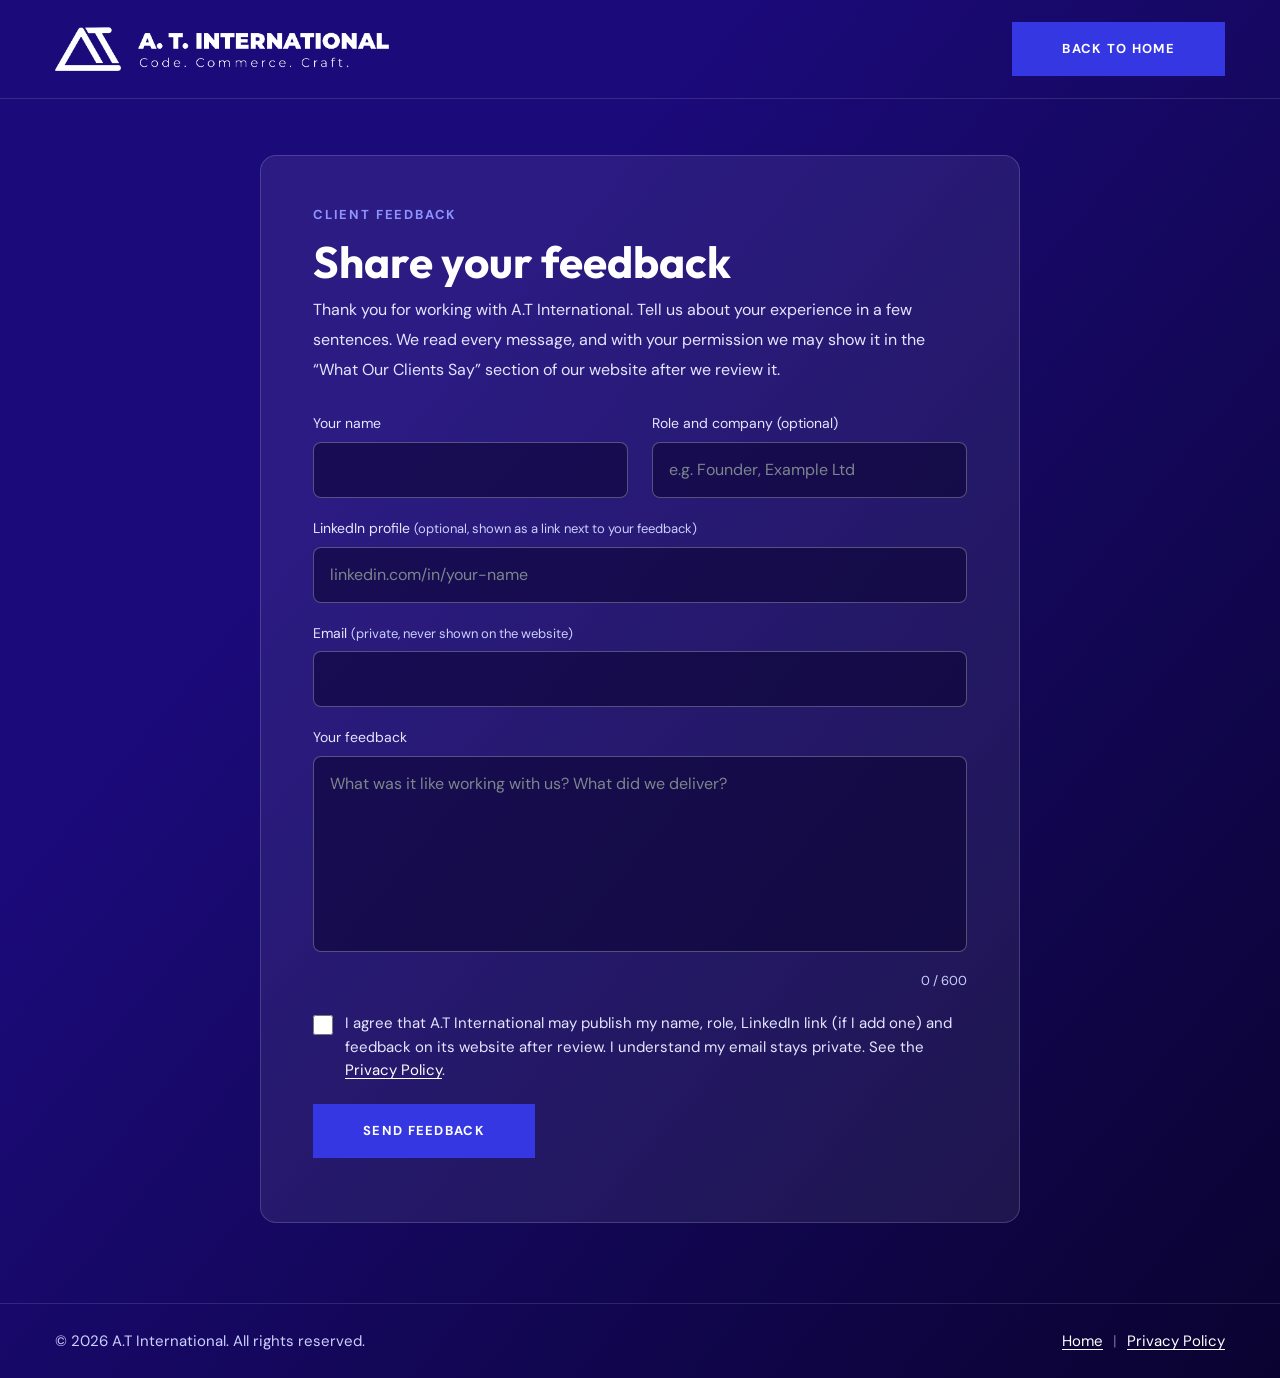
==== commit 25f3a5b2: "Feedback form: optional LinkedIn profile link, shown on approved testimonials Co-Authored-By: Claude" ====
--- a/feedback.html
+++ b/feedback.html
@@ -46,11 +46,12 @@
     <div class="row">
       <div class="col-md-6"><label for="fb-name">Your name</label><input id="fb-name" name="name" type="text" maxlength="80" required autocomplete="name"></div>
       <div class="col-md-6"><label for="fb-role">Role and company (optional)</label><input id="fb-role" name="role" type="text" maxlength="100" placeholder="e.g. Founder, Example Ltd" autocomplete="organization-title"></div>
+      <div class="col-12"><label for="fb-li">LinkedIn profile <span class="fb-hint">(optional, shown as a link next to your feedback)</span></label><input id="fb-li" name="linkedin" type="text" maxlength="200" placeholder="linkedin.com/in/your-name" autocomplete="url"></div>
       <div class="col-12"><label for="fb-email">Email <span class="fb-hint">(private, never shown on the website)</span></label><input id="fb-email" name="email" type="email" required autocomplete="email"></div>
       <div class="col-12"><label for="fb-msg">Your feedback</label><textarea id="fb-msg" name="message" rows="6" maxlength="600" required placeholder="What was it like working with us? What did we deliver?"></textarea><div class="fb-count"><span id="fb-n">0</span> / 600</div></div>
       <div class="col-12 hp"><label for="fb-web">Leave this empty</label><input id="fb-web" name="website" type="text" tabindex="-1" autocomplete="off"></div>
       <input type="hidden" name="ts" id="fb-ts" value="">
-      <div class="col-12"><label class="fb-check"><input type="checkbox" name="consent" value="1" required> <span>I agree that A.T International may publish my name, role and feedback on its website after review. I understand my email stays private. See the <a href="privacy-policy.html" target="_blank" rel="noopener">Privacy Policy</a>.</span></label></div>
+      <div class="col-12"><label class="fb-check"><input type="checkbox" name="consent" value="1" required> <span>I agree that A.T International may publish my name, role, LinkedIn link (if I add one) and feedback on its website after review. I understand my email stays private. See the <a href="privacy-policy.html" target="_blank" rel="noopener">Privacy Policy</a>.</span></label></div>
       <div class="col-12"><button type="submit" class="theme-btn btn-style-one"><span class="btn-title">Send feedback</span></button><div id="fb-status" class="cf-status" role="status" aria-live="polite"></div></div>
     </div>
   </form>
@@ -72,6 +73,7 @@
     if(name.length<2){s.textContent='Please enter your name.';s.className='cf-status err';return;}
     if(!/^\S+@\S+\.\S+$/.test(email)){s.textContent='Please enter a valid email address.';s.className='cf-status err';return;}
     if(msg.length<20){s.textContent='Please write at least a couple of sentences.';s.className='cf-status err';return;}
+    var li=f.linkedin.value.trim();if(li&&!/linkedin\.com\/\S+/i.test(li)){s.textContent='Please enter a valid LinkedIn profile link, or leave it empty.';s.className='cf-status err';return;}
     if(!f.consent.checked){s.textContent='Please tick the box to let us publish your feedback.';s.className='cf-status err';return;}
     s.textContent='Sending...';s.className='cf-status';
     fetch('feedback-submit.php',{method:'POST',body:new FormData(f)}).then(function(r){return r.json().catch(function(){return {ok:false};});}).then(function(j){
--- a/css/brand.css
+++ b/css/brand.css
@@ -216,3 +216,7 @@
 .rv-table{width:100%;border-collapse:collapse;font-size:16px}
 .rv-table th,.rv-table td{padding:12px 14px;border-bottom:1px solid rgba(255,255,255,.14);text-align:left;color:#E4E6FF}
 .rv-table th{color:#fff;font-weight:600}
+
+.li-link{color:#CBD0FF;text-decoration:underline;text-underline-offset:3px}
+.li-link:hover{color:#fff}
+.li-link i{margin-right:5px}
